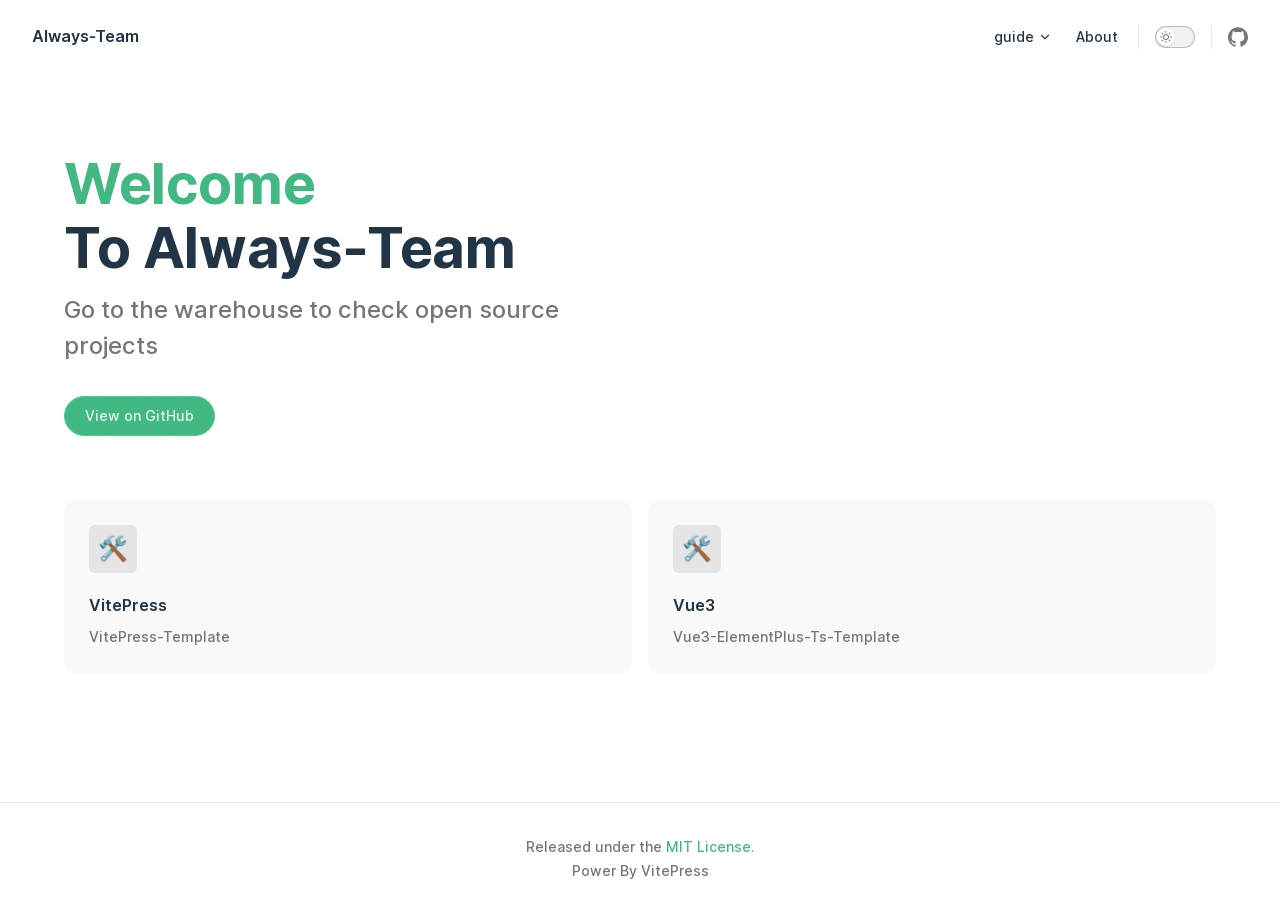
==== index.html @ 0ef99661 "Deploy to GitHub pages" ====
<!DOCTYPE html>
<html lang="zh-CN">
  <head>
    <meta charset="utf-8">
    <meta name="viewport" content="width=device-width,initial-scale=1">
    <title>Always-Team | Always-Team</title>
    <meta name="description" content="Always-Team">
    <link rel="stylesheet" href="/assets/style.f9ffe3f5.css">
    <link rel="modulepreload" href="/assets/app.fb1a2e01.js">
    <link rel="modulepreload" href="/assets/index.md.11f48f6c.lean.js">
    
    <link rel="" href="" crossorigin="">
  <script id="check-dark-light">(()=>{const e=localStorage.getItem("vitepress-theme-appearance"),a=window.matchMedia("(prefers-color-scheme: dark)").matches;(!e||e==="auto"?a:e==="dark")&&document.documentElement.classList.add("dark")})();</script>
  </head>
  <body>
    <div id="app"><div class="Layout" data-v-ca9ccb7e><!--[--><!--]--><!--[--><span tabindex="-1" data-v-151f2593></span><a href="#VPContent" class="VPSkipLink visually-hidden" data-v-151f2593> Skip to content </a><!--]--><!----><header class="VPNav no-sidebar" data-v-ca9ccb7e data-v-a71a30f1><div class="VPNavBar" data-v-a71a30f1 data-v-a35e6f52><div class="container" data-v-a35e6f52><div class="VPNavBarTitle" data-v-a35e6f52 data-v-d5925166><a class="title" href="/" data-v-d5925166><!--[--><!--]--><!----><!--[-->Always-Team<!--]--><!--[--><!--]--></a></div><div class="content" data-v-a35e6f52><!--[--><!--]--><!----><nav aria-labelledby="main-nav-aria-label" class="VPNavBarMenu menu" data-v-a35e6f52 data-v-f83db6ba><span id="main-nav-aria-label" class="visually-hidden" data-v-f83db6ba>Main Navigation</span><!--[--><!--[--><div class="VPFlyout VPNavBarMenuGroup" data-v-f83db6ba data-v-6ffb57d3><button type="button" class="button" aria-haspopup="true" aria-expanded="false" data-v-6ffb57d3><span class="text" data-v-6ffb57d3><!----> guide <svg xmlns="http://www.w3.org/2000/svg" aria-hidden="true" focusable="false" viewbox="0 0 24 24" class="text-icon" data-v-6ffb57d3><path d="M12,16c-0.3,0-0.5-0.1-0.7-0.3l-6-6c-0.4-0.4-0.4-1,0-1.4s1-0.4,1.4,0l5.3,5.3l5.3-5.3c0.4-0.4,1-0.4,1.4,0s0.4,1,0,1.4l-6,6C12.5,15.9,12.3,16,12,16z"></path></svg></span></button><div class="menu" data-v-6ffb57d3><div class="VPMenu" data-v-6ffb57d3 data-v-1c5d0cfc><div class="items" data-v-1c5d0cfc><!--[--><!--[--><div class="VPMenuLink" data-v-1c5d0cfc data-v-e8e0fb1d><a class="VPLink link" href="https://always-team.github.io/vue3-elementplus-ts-template/" target="_blank" rel="noreferrer" data-v-e8e0fb1d data-v-3c355974><!--[-->Vue3-ElementPlus-Ts-Template<!--]--><svg xmlns="http://www.w3.org/2000/svg" aria-hidden="true" focusable="false" height="24px" viewbox="0 0 24 24" width="24px" class="icon" data-v-3c355974><path d="M0 0h24v24H0V0z" fill="none"></path><path d="M9 5v2h6.59L4 18.59 5.41 20 17 8.41V15h2V5H9z"></path></svg></a></div><!--]--><!--[--><div class="VPMenuLink" data-v-1c5d0cfc data-v-e8e0fb1d><a class="VPLink link" href="https://always-team.github.io/vitepress-template/" target="_blank" rel="noreferrer" data-v-e8e0fb1d data-v-3c355974><!--[-->VitePress-Template<!--]--><svg xmlns="http://www.w3.org/2000/svg" aria-hidden="true" focusable="false" height="24px" viewbox="0 0 24 24" width="24px" class="icon" data-v-3c355974><path d="M0 0h24v24H0V0z" fill="none"></path><path d="M9 5v2h6.59L4 18.59 5.41 20 17 8.41V15h2V5H9z"></path></svg></a></div><!--]--><!--]--></div><!--[--><!--]--></div></div></div><!--]--><!--[--><a class="VPLink link VPNavBarMenuLink" href="/about.html" data-v-f83db6ba data-v-47a2263e data-v-3c355974><!--[-->About<!--]--><!----></a><!--]--><!--]--></nav><!----><div class="VPNavBarAppearance appearance" data-v-a35e6f52 data-v-a3e7452b><button class="VPSwitch VPSwitchAppearance" type="button" role="switch" aria-label="toggle dark mode" data-v-a3e7452b data-v-968780f1 data-v-086e8519><span class="check" data-v-086e8519><span class="icon" data-v-086e8519><!--[--><svg xmlns="http://www.w3.org/2000/svg" aria-hidden="true" focusable="false" viewbox="0 0 24 24" class="sun" data-v-968780f1><path d="M12,18c-3.3,0-6-2.7-6-6s2.7-6,6-6s6,2.7,6,6S15.3,18,12,18zM12,8c-2.2,0-4,1.8-4,4c0,2.2,1.8,4,4,4c2.2,0,4-1.8,4-4C16,9.8,14.2,8,12,8z"></path><path d="M12,4c-0.6,0-1-0.4-1-1V1c0-0.6,0.4-1,1-1s1,0.4,1,1v2C13,3.6,12.6,4,12,4z"></path><path d="M12,24c-0.6,0-1-0.4-1-1v-2c0-0.6,0.4-1,1-1s1,0.4,1,1v2C13,23.6,12.6,24,12,24z"></path><path d="M5.6,6.6c-0.3,0-0.5-0.1-0.7-0.3L3.5,4.9c-0.4-0.4-0.4-1,0-1.4s1-0.4,1.4,0l1.4,1.4c0.4,0.4,0.4,1,0,1.4C6.2,6.5,5.9,6.6,5.6,6.6z"></path><path d="M19.8,20.8c-0.3,0-0.5-0.1-0.7-0.3l-1.4-1.4c-0.4-0.4-0.4-1,0-1.4s1-0.4,1.4,0l1.4,1.4c0.4,0.4,0.4,1,0,1.4C20.3,20.7,20,20.8,19.8,20.8z"></path><path d="M3,13H1c-0.6,0-1-0.4-1-1s0.4-1,1-1h2c0.6,0,1,0.4,1,1S3.6,13,3,13z"></path><path d="M23,13h-2c-0.6,0-1-0.4-1-1s0.4-1,1-1h2c0.6,0,1,0.4,1,1S23.6,13,23,13z"></path><path d="M4.2,20.8c-0.3,0-0.5-0.1-0.7-0.3c-0.4-0.4-0.4-1,0-1.4l1.4-1.4c0.4-0.4,1-0.4,1.4,0s0.4,1,0,1.4l-1.4,1.4C4.7,20.7,4.5,20.8,4.2,20.8z"></path><path d="M18.4,6.6c-0.3,0-0.5-0.1-0.7-0.3c-0.4-0.4-0.4-1,0-1.4l1.4-1.4c0.4-0.4,1-0.4,1.4,0s0.4,1,0,1.4l-1.4,1.4C18.9,6.5,18.6,6.6,18.4,6.6z"></path></svg><svg xmlns="http://www.w3.org/2000/svg" aria-hidden="true" focusable="false" viewbox="0 0 24 24" class="moon" data-v-968780f1><path d="M12.1,22c-0.3,0-0.6,0-0.9,0c-5.5-0.5-9.5-5.4-9-10.9c0.4-4.8,4.2-8.6,9-9c0.4,0,0.8,0.2,1,0.5c0.2,0.3,0.2,0.8-0.1,1.1c-2,2.7-1.4,6.4,1.3,8.4c2.1,1.6,5,1.6,7.1,0c0.3-0.2,0.7-0.3,1.1-0.1c0.3,0.2,0.5,0.6,0.5,1c-0.2,2.7-1.5,5.1-3.6,6.8C16.6,21.2,14.4,22,12.1,22zM9.3,4.4c-2.9,1-5,3.6-5.2,6.8c-0.4,4.4,2.8,8.3,7.2,8.7c2.1,0.2,4.2-0.4,5.8-1.8c1.1-0.9,1.9-2.1,2.4-3.4c-2.5,0.9-5.3,0.5-7.5-1.1C9.2,11.4,8.1,7.7,9.3,4.4z"></path></svg><!--]--></span></span></button></div><div class="VPSocialLinks VPNavBarSocialLinks social-links" data-v-a35e6f52 data-v-738bef5a data-v-f6988cfb><!--[--><a class="VPSocialLink" href="https://github.com/Always-Team" target="_blank" rel="noopener" data-v-f6988cfb data-v-e57698f6><svg role="img" viewBox="0 0 24 24" xmlns="http://www.w3.org/2000/svg"><title>GitHub</title><path d="M12 .297c-6.63 0-12 5.373-12 12 0 5.303 3.438 9.8 8.205 11.385.6.113.82-.258.82-.577 0-.285-.01-1.04-.015-2.04-3.338.724-4.042-1.61-4.042-1.61C4.422 18.07 3.633 17.7 3.633 17.7c-1.087-.744.084-.729.084-.729 1.205.084 1.838 1.236 1.838 1.236 1.07 1.835 2.809 1.305 3.495.998.108-.776.417-1.305.76-1.605-2.665-.3-5.466-1.332-5.466-5.93 0-1.31.465-2.38 1.235-3.22-.135-.303-.54-1.523.105-3.176 0 0 1.005-.322 3.3 1.23.96-.267 1.98-.399 3-.405 1.02.006 2.04.138 3 .405 2.28-1.552 3.285-1.23 3.285-1.23.645 1.653.24 2.873.12 3.176.765.84 1.23 1.91 1.23 3.22 0 4.61-2.805 5.625-5.475 5.92.42.36.81 1.096.81 2.22 0 1.606-.015 2.896-.015 3.286 0 .315.21.69.825.57C20.565 22.092 24 17.592 24 12.297c0-6.627-5.373-12-12-12"/></svg></a><!--]--></div><div class="VPFlyout VPNavBarExtra extra" data-v-a35e6f52 data-v-e89b88d7 data-v-6ffb57d3><button type="button" class="button" aria-haspopup="true" aria-expanded="false" aria-label="extra navigation" data-v-6ffb57d3><svg xmlns="http://www.w3.org/2000/svg" aria-hidden="true" focusable="false" viewbox="0 0 24 24" class="icon" data-v-6ffb57d3><circle cx="12" cy="12" r="2"></circle><circle cx="19" cy="12" r="2"></circle><circle cx="5" cy="12" r="2"></circle></svg></button><div class="menu" data-v-6ffb57d3><div class="VPMenu" data-v-6ffb57d3 data-v-1c5d0cfc><!----><!--[--><!--[--><!----><div class="group" data-v-e89b88d7><div class="item appearance" data-v-e89b88d7><p class="label" data-v-e89b88d7>Appearance</p><div class="appearance-action" data-v-e89b88d7><button class="VPSwitch VPSwitchAppearance" type="button" role="switch" aria-label="toggle dark mode" data-v-e89b88d7 data-v-968780f1 data-v-086e8519><span class="check" data-v-086e8519><span class="icon" data-v-086e8519><!--[--><svg xmlns="http://www.w3.org/2000/svg" aria-hidden="true" focusable="false" viewbox="0 0 24 24" class="sun" data-v-968780f1><path d="M12,18c-3.3,0-6-2.7-6-6s2.7-6,6-6s6,2.7,6,6S15.3,18,12,18zM12,8c-2.2,0-4,1.8-4,4c0,2.2,1.8,4,4,4c2.2,0,4-1.8,4-4C16,9.8,14.2,8,12,8z"></path><path d="M12,4c-0.6,0-1-0.4-1-1V1c0-0.6,0.4-1,1-1s1,0.4,1,1v2C13,3.6,12.6,4,12,4z"></path><path d="M12,24c-0.6,0-1-0.4-1-1v-2c0-0.6,0.4-1,1-1s1,0.4,1,1v2C13,23.6,12.6,24,12,24z"></path><path d="M5.6,6.6c-0.3,0-0.5-0.1-0.7-0.3L3.5,4.9c-0.4-0.4-0.4-1,0-1.4s1-0.4,1.4,0l1.4,1.4c0.4,0.4,0.4,1,0,1.4C6.2,6.5,5.9,6.6,5.6,6.6z"></path><path d="M19.8,20.8c-0.3,0-0.5-0.1-0.7-0.3l-1.4-1.4c-0.4-0.4-0.4-1,0-1.4s1-0.4,1.4,0l1.4,1.4c0.4,0.4,0.4,1,0,1.4C20.3,20.7,20,20.8,19.8,20.8z"></path><path d="M3,13H1c-0.6,0-1-0.4-1-1s0.4-1,1-1h2c0.6,0,1,0.4,1,1S3.6,13,3,13z"></path><path d="M23,13h-2c-0.6,0-1-0.4-1-1s0.4-1,1-1h2c0.6,0,1,0.4,1,1S23.6,13,23,13z"></path><path d="M4.2,20.8c-0.3,0-0.5-0.1-0.7-0.3c-0.4-0.4-0.4-1,0-1.4l1.4-1.4c0.4-0.4,1-0.4,1.4,0s0.4,1,0,1.4l-1.4,1.4C4.7,20.7,4.5,20.8,4.2,20.8z"></path><path d="M18.4,6.6c-0.3,0-0.5-0.1-0.7-0.3c-0.4-0.4-0.4-1,0-1.4l1.4-1.4c0.4-0.4,1-0.4,1.4,0s0.4,1,0,1.4l-1.4,1.4C18.9,6.5,18.6,6.6,18.4,6.6z"></path></svg><svg xmlns="http://www.w3.org/2000/svg" aria-hidden="true" focusable="false" viewbox="0 0 24 24" class="moon" data-v-968780f1><path d="M12.1,22c-0.3,0-0.6,0-0.9,0c-5.5-0.5-9.5-5.4-9-10.9c0.4-4.8,4.2-8.6,9-9c0.4,0,0.8,0.2,1,0.5c0.2,0.3,0.2,0.8-0.1,1.1c-2,2.7-1.4,6.4,1.3,8.4c2.1,1.6,5,1.6,7.1,0c0.3-0.2,0.7-0.3,1.1-0.1c0.3,0.2,0.5,0.6,0.5,1c-0.2,2.7-1.5,5.1-3.6,6.8C16.6,21.2,14.4,22,12.1,22zM9.3,4.4c-2.9,1-5,3.6-5.2,6.8c-0.4,4.4,2.8,8.3,7.2,8.7c2.1,0.2,4.2-0.4,5.8-1.8c1.1-0.9,1.9-2.1,2.4-3.4c-2.5,0.9-5.3,0.5-7.5-1.1C9.2,11.4,8.1,7.7,9.3,4.4z"></path></svg><!--]--></span></span></button></div></div></div><div class="group" data-v-e89b88d7><div class="item social-links" data-v-e89b88d7><div class="VPSocialLinks social-links-list" data-v-e89b88d7 data-v-f6988cfb><!--[--><a class="VPSocialLink" href="https://github.com/Always-Team" target="_blank" rel="noopener" data-v-f6988cfb data-v-e57698f6><svg role="img" viewBox="0 0 24 24" xmlns="http://www.w3.org/2000/svg"><title>GitHub</title><path d="M12 .297c-6.63 0-12 5.373-12 12 0 5.303 3.438 9.8 8.205 11.385.6.113.82-.258.82-.577 0-.285-.01-1.04-.015-2.04-3.338.724-4.042-1.61-4.042-1.61C4.422 18.07 3.633 17.7 3.633 17.7c-1.087-.744.084-.729.084-.729 1.205.084 1.838 1.236 1.838 1.236 1.07 1.835 2.809 1.305 3.495.998.108-.776.417-1.305.76-1.605-2.665-.3-5.466-1.332-5.466-5.93 0-1.31.465-2.38 1.235-3.22-.135-.303-.54-1.523.105-3.176 0 0 1.005-.322 3.3 1.23.96-.267 1.98-.399 3-.405 1.02.006 2.04.138 3 .405 2.28-1.552 3.285-1.23 3.285-1.23.645 1.653.24 2.873.12 3.176.765.84 1.23 1.91 1.23 3.22 0 4.61-2.805 5.625-5.475 5.92.42.36.81 1.096.81 2.22 0 1.606-.015 2.896-.015 3.286 0 .315.21.69.825.57C20.565 22.092 24 17.592 24 12.297c0-6.627-5.373-12-12-12"/></svg></a><!--]--></div></div></div><!--]--><!--]--></div></div></div><!--[--><!--]--><button type="button" class="VPNavBarHamburger hamburger" aria-label="mobile navigation" aria-expanded="false" aria-controls="VPNavScreen" data-v-a35e6f52 data-v-e5dd9c1c><span class="container" data-v-e5dd9c1c><span class="top" data-v-e5dd9c1c></span><span class="middle" data-v-e5dd9c1c></span><span class="bottom" data-v-e5dd9c1c></span></span></button></div></div></div><!----></header><!----><!----><div class="VPContent is-home" id="VPContent" data-v-ca9ccb7e data-v-c95df128><div class="VPHome" data-v-c95df128 data-v-1db23833><!--[--><!--]--><div class="VPHero VPHomeHero" data-v-1db23833 data-v-923ba72e><div class="container" data-v-923ba72e><div class="main" data-v-923ba72e><h1 class="name" data-v-923ba72e><span class="clip" data-v-923ba72e>Welcome</span></h1><p class="text" data-v-923ba72e>To Always-Team</p><p class="tagline" data-v-923ba72e>Go to the warehouse to check open source projects</p><div class="actions" data-v-923ba72e><!--[--><div class="action" data-v-923ba72e><a class="VPButton medium brand" href="https://github.com/Always-Team" target="_blank" rel="noreferrer" data-v-923ba72e data-v-53dbb8eb>View on GitHub</a></div><!--]--></div></div><!----></div></div><!--[--><!--]--><!--[--><!--]--><div class="VPFeatures VPHomeFeatures" data-v-1db23833 data-v-6a6451ec><div class="container" data-v-6a6451ec><div class="items" data-v-6a6451ec><!--[--><div class="grid-2 item" data-v-6a6451ec><article class="VPFeature" data-v-6a6451ec data-v-d99b2f77><div class="icon" data-v-d99b2f77>🛠️</div><h2 class="title" data-v-d99b2f77>VitePress</h2><p class="details" data-v-d99b2f77>VitePress-Template</p></article></div><div class="grid-2 item" data-v-6a6451ec><article class="VPFeature" data-v-6a6451ec data-v-d99b2f77><div class="icon" data-v-d99b2f77>🛠️</div><h2 class="title" data-v-d99b2f77>Vue3</h2><p class="details" data-v-d99b2f77>Vue3-ElementPlus-Ts-Template</p></article></div><!--]--></div></div></div><!--[--><!--]--><div style="position:relative;" data-v-1db23833><div></div></div></div></div><footer class="VPFooter" data-v-ca9ccb7e data-v-9f24cc86><div class="container" data-v-9f24cc86><p class="message" data-v-9f24cc86>Released under the <a href='https://opensource.org/licenses/MIT' target='_blank' style='color: #42b883'>MIT License.</a></p><p class="copyright" data-v-9f24cc86>Power By VitePress</p></div></footer><!--[--><!--]--></div></div>
    <script>__VP_HASH_MAP__ = JSON.parse("{\"about.md\":\"5e701c3d\",\"index.md\":\"11f48f6c\"}")</script>
    <script type="module" async src="/assets/app.fb1a2e01.js"></script>
    
  </body>
</html>
---- assets/style.f9ffe3f5.css ----
@font-face{font-family:Inter var;font-weight:100 900;font-display:swap;font-style:normal;font-named-instance:"Regular";src:url(/assets/inter-roman-cyrillic.5f2c6c8c.woff2) format("woff2");unicode-range:U+0301,U+0400-045F,U+0490-0491,U+04B0-04B1,U+2116}@font-face{font-family:Inter var;font-weight:100 900;font-display:swap;font-style:normal;font-named-instance:"Regular";src:url(/assets/inter-roman-cyrillic-ext.e75737ce.woff2) format("woff2");unicode-range:U+0460-052F,U+1C80-1C88,U+20B4,U+2DE0-2DFF,U+A640-A69F,U+FE2E-FE2F}@font-face{font-family:Inter var;font-weight:100 900;font-display:swap;font-style:normal;font-named-instance:"Regular";src:url(/assets/inter-roman-greek.d5a6d92a.woff2) format("woff2");unicode-range:U+0370-03FF}@font-face{font-family:Inter var;font-weight:100 900;font-display:swap;font-style:normal;font-named-instance:"Regular";src:url(/assets/inter-roman-greek-ext.ab0619bc.woff2) format("woff2");unicode-range:U+1F00-1FFF}@font-face{font-family:Inter var;font-weight:100 900;font-display:swap;font-style:normal;font-named-instance:"Regular";src:url(/assets/inter-roman-latin.2ed14f66.woff2) format("woff2");unicode-range:U+0000-00FF,U+0131,U+0152-0153,U+02BB-02BC,U+02C6,U+02DA,U+02DC,U+2000-206F,U+2074,U+20AC,U+2122,U+2191,U+2193,U+2212,U+2215,U+FEFF,U+FFFD}@font-face{font-family:Inter var;font-weight:100 900;font-display:swap;font-style:normal;font-named-instance:"Regular";src:url(/assets/inter-roman-latin-ext.0030eebd.woff2) format("woff2");unicode-range:U+0100-024F,U+0259,U+1E00-1EFF,U+2020,U+20A0-20AB,U+20AD-20CF,U+2113,U+2C60-2C7F,U+A720-A7FF}@font-face{font-family:Inter var;font-weight:100 900;font-display:swap;font-style:normal;font-named-instance:"Regular";src:url(/assets/inter-roman-vietnamese.14ce25a6.woff2) format("woff2");unicode-range:U+0102-0103,U+0110-0111,U+0128-0129,U+0168-0169,U+01A0-01A1,U+01AF-01B0,U+1EA0-1EF9,U+20AB}@font-face{font-family:Inter var;font-weight:100 900;font-display:swap;font-style:italic;font-named-instance:"Italic";src:url(/assets/inter-italic-cyrillic.ea42a392.woff2) format("woff2");unicode-range:U+0301,U+0400-045F,U+0490-0491,U+04B0-04B1,U+2116}@font-face{font-family:Inter var;font-weight:100 900;font-display:swap;font-style:italic;font-named-instance:"Italic";src:url(/assets/inter-italic-cyrillic-ext.33bd5a8e.woff2) format("woff2");unicode-range:U+0460-052F,U+1C80-1C88,U+20B4,U+2DE0-2DFF,U+A640-A69F,U+FE2E-FE2F}@font-face{font-family:Inter var;font-weight:100 900;font-display:swap;font-style:italic;font-named-instance:"Italic";src:url(/assets/inter-italic-greek.8f4463c4.woff2) format("woff2");unicode-range:U+0370-03FF}@font-face{font-family:Inter var;font-weight:100 900;font-display:swap;font-style:italic;font-named-instance:"Italic";src:url(/assets/inter-italic-greek-ext.4fbe9427.woff2) format("woff2");unicode-range:U+1F00-1FFF}@font-face{font-family:Inter var;font-weight:100 900;font-display:swap;font-style:italic;font-named-instance:"Italic";src:url(/assets/inter-italic-latin.bd3b6f56.woff2) format("woff2");unicode-range:U+0000-00FF,U+0131,U+0152-0153,U+02BB-02BC,U+02C6,U+02DA,U+02DC,U+2000-206F,U+2074,U+20AC,U+2122,U+2191,U+2193,U+2212,U+2215,U+FEFF,U+FFFD}@font-face{font-family:Inter var;font-weight:100 900;font-display:swap;font-style:italic;font-named-instance:"Italic";src:url(/assets/inter-italic-latin-ext.bd8920cc.woff2) format("woff2");unicode-range:U+0100-024F,U+0259,U+1E00-1EFF,U+2020,U+20A0-20AB,U+20AD-20CF,U+2113,U+2C60-2C7F,U+A720-A7FF}@font-face{font-family:Inter var;font-weight:100 900;font-display:swap;font-style:italic;font-named-instance:"Italic";src:url(/assets/inter-italic-vietnamese.6ce511fb.woff2) format("woff2");unicode-range:U+0102-0103,U+0110-0111,U+0128-0129,U+0168-0169,U+01A0-01A1,U+01AF-01B0,U+1EA0-1EF9,U+20AB}@font-face{font-family:Inter var experimental;font-weight:100 900;font-display:swap;font-style:oblique 0deg 10deg;src:url(/assets/inter-cyrillic.f8750142.woff2) format("woff2");unicode-range:U+0301,U+0400-045F,U+0490-0491,U+04B0-04B1,U+2116}@font-face{font-family:Inter var experimental;font-weight:100 900;font-display:swap;font-style:oblique 0deg 10deg;src:url(/assets/inter-cyrillic-ext.0877b0d9.woff2) format("woff2");unicode-range:U+0460-052F,U+1C80-1C88,U+20B4,U+2DE0-2DFF,U+A640-A69F,U+FE2E-FE2F}@font-face{font-family:Inter var experimental;font-weight:100 900;font-display:swap;font-style:oblique 0deg 10deg;src:url(/assets/inter-greek.117e1956.woff2) format("woff2");unicode-range:U+0370-03FF}@font-face{font-family:Inter var experimental;font-weight:100 900;font-display:swap;font-style:oblique 0deg 10deg;src:url(/assets/inter-greek-ext.3e6f6728.woff2) format("woff2");unicode-range:U+1F00-1FFF}@font-face{font-family:Inter var experimental;font-weight:100 900;font-display:swap;font-style:oblique 0deg 10deg;src:url(/assets/inter-latin.4fe6132f.woff2) format("woff2");unicode-range:U+0000-00FF,U+0131,U+0152-0153,U+02BB-02BC,U+02C6,U+02DA,U+02DC,U+2000-206F,U+2074,U+20AC,U+2122,U+2191,U+2193,U+2212,U+2215,U+FEFF,U+FFFD}@font-face{font-family:Inter var experimental;font-weight:100 900;font-display:swap;font-style:oblique 0deg 10deg;src:url(/assets/inter-latin-ext.7cc429bc.woff2) format("woff2");unicode-range:U+0100-024F,U+0259,U+1E00-1EFF,U+2020,U+20A0-20AB,U+20AD-20CF,U+2113,U+2C60-2C7F,U+A720-A7FF}@font-face{font-family:Inter var experimental;font-weight:100 900;font-display:swap;font-style:oblique 0deg 10deg;src:url(/assets/inter-vietnamese.2c644a25.woff2) format("woff2");unicode-range:U+0102-0103,U+0110-0111,U+0128-0129,U+0168-0169,U+01A0-01A1,U+01AF-01B0,U+1EA0-1EF9,U+20AB}:root{--vp-c-white: #ffffff;--vp-c-white-soft: #f9f9f9;--vp-c-white-mute: #f1f1f1;--vp-c-black: #1a1a1a;--vp-c-black-pure: #000000;--vp-c-black-soft: #242424;--vp-c-black-mute: #2f2f2f;--vp-c-gray: #8e8e8e;--vp-c-gray-light-1: #aeaeae;--vp-c-gray-light-2: #c7c7c7;--vp-c-gray-light-3: #d1d1d1;--vp-c-gray-light-4: #e5e5e5;--vp-c-gray-light-5: #f2f2f2;--vp-c-gray-dark-1: #636363;--vp-c-gray-dark-2: #484848;--vp-c-gray-dark-3: #3a3a3a;--vp-c-gray-dark-4: #282828;--vp-c-gray-dark-5: #202020;--vp-c-divider-light-1: rgba(60, 60, 60, .29);--vp-c-divider-light-2: rgba(60, 60, 60, .12);--vp-c-divider-dark-1: rgba(84, 84, 84, .65);--vp-c-divider-dark-2: rgba(84, 84, 84, .48);--vp-c-text-light-1: var(--vp-c-indigo);--vp-c-text-light-2: rgba(60, 60, 60, .7);--vp-c-text-light-3: rgba(60, 60, 60, .33);--vp-c-text-light-4: rgba(60, 60, 60, .18);--vp-c-text-dark-1: rgba(255, 255, 255, .87);--vp-c-text-dark-2: rgba(235, 235, 235, .6);--vp-c-text-dark-3: rgba(235, 235, 235, .38);--vp-c-text-dark-4: rgba(235, 235, 235, .18);--vp-c-indigo: #213547;--vp-c-indigo-soft: #476582;--vp-c-indigo-light: #aac8e4;--vp-c-indigo-lighter: #c9def1;--vp-c-indigo-dark: #1d2f3f;--vp-c-indigo-darker: #14212e;--vp-c-green: #42b883;--vp-c-green-light: #42d392;--vp-c-green-lighter: #35eb9a;--vp-c-green-dark: #33a06f;--vp-c-green-darker: #155f3e;--vp-c-green-dimm-1: rgba(66, 184, 131, .5);--vp-c-green-dimm-2: rgba(66, 184, 131, .25);--vp-c-green-dimm-3: rgba(66, 184, 131, .05);--vp-c-yellow: #ffc517;--vp-c-yellow-light: #fcd253;--vp-c-yellow-lighter: #fcfc7c;--vp-c-yellow-dark: #e0ad15;--vp-c-yellow-darker: #ad850e;--vp-c-yellow-dimm-1: rgba(255, 197, 23, .5);--vp-c-yellow-dimm-2: rgba(255, 197, 23, .25);--vp-c-yellow-dimm-3: rgba(255, 197, 23, .05);--vp-c-red: #ed3c50;--vp-c-red-light: #f54e82;--vp-c-red-lighter: #fd1d7c;--vp-c-red-dark: #cd2d3f;--vp-c-red-darker: #ab2131;--vp-c-red-dimm-1: rgba(237, 60, 80, .5);--vp-c-red-dimm-2: rgba(237, 60, 80, .25);--vp-c-red-dimm-3: rgba(237, 60, 80, .05)}:root{--vp-c-bg: var(--vp-c-white);--vp-c-bg-soft: var(--vp-c-white-soft);--vp-c-bg-mute: var(--vp-c-white-mute);--vp-c-bg-alt: var(--vp-c-white-soft);--vp-c-divider: var(--vp-c-divider-light-1);--vp-c-divider-light: var(--vp-c-divider-light-2);--vp-c-divider-inverse: var(--vp-c-divider-dark-1);--vp-c-divider-inverse-light: var(--vp-c-divider-dark-2);--vp-c-text-1: var(--vp-c-text-light-1);--vp-c-text-2: var(--vp-c-text-light-2);--vp-c-text-3: var(--vp-c-text-light-3);--vp-c-text-4: var(--vp-c-text-light-4);--vp-c-text-inverse-1: var(--vp-c-text-dark-1);--vp-c-text-inverse-2: var(--vp-c-text-dark-2);--vp-c-text-inverse-3: var(--vp-c-text-dark-3);--vp-c-text-inverse-4: var(--vp-c-text-dark-4);--vp-c-text-code: var(--vp-c-indigo-soft);--vp-c-brand: var(--vp-c-green);--vp-c-brand-light: var(--vp-c-green-light);--vp-c-brand-lighter: var(--vp-c-green-lighter);--vp-c-brand-dark: var(--vp-c-green-dark);--vp-c-brand-darker: var(--vp-c-green-darker);--vp-c-sponsor: #fd1d7c}.dark{--vp-c-bg: var(--vp-c-black-soft);--vp-c-bg-soft: var(--vp-c-black-mute);--vp-c-bg-mute: var(--vp-c-gray-dark-3);--vp-c-bg-alt: var(--vp-c-black);--vp-c-divider: var(--vp-c-divider-dark-1);--vp-c-divider-light: var(--vp-c-divider-dark-2);--vp-c-divider-inverse: var(--vp-c-divider-light-1);--vp-c-divider-inverse-light: var(--vp-c-divider-light-2);--vp-c-text-1: var(--vp-c-text-dark-1);--vp-c-text-2: var(--vp-c-text-dark-2);--vp-c-text-3: var(--vp-c-text-dark-3);--vp-c-text-4: var(--vp-c-text-dark-4);--vp-c-text-inverse-1: var(--vp-c-text-light-1);--vp-c-text-inverse-2: var(--vp-c-text-light-2);--vp-c-text-inverse-3: var(--vp-c-text-light-3);--vp-c-text-inverse-4: var(--vp-c-text-light-4);--vp-c-text-code: var(--vp-c-indigo-lighter)}:root{--vp-font-family-base: "Inter var experimental", "Inter var", -apple-system, BlinkMacSystemFont, "Segoe UI", Roboto, Oxygen, Ubuntu, Cantarell, "Fira Sans", "Droid Sans", "Helvetica Neue", sans-serif;--vp-font-family-mono: Menlo, Monaco, Consolas, "Courier New", monospace}:root{--vp-shadow-1: 0 1px 2px rgba(0, 0, 0, .04), 0 1px 2px rgba(0, 0, 0, .06);--vp-shadow-2: 0 3px 12px rgba(0, 0, 0, .07), 0 1px 4px rgba(0, 0, 0, .07);--vp-shadow-3: 0 12px 32px rgba(0, 0, 0, .1), 0 2px 6px rgba(0, 0, 0, .08);--vp-shadow-4: 0 14px 44px rgba(0, 0, 0, .12), 0 3px 9px rgba(0, 0, 0, .12);--vp-shadow-5: 0 18px 56px rgba(0, 0, 0, .16), 0 4px 12px rgba(0, 0, 0, .16)}:root{--vp-z-index-local-nav: 10;--vp-z-index-nav: 20;--vp-z-index-backdrop: 30;--vp-z-index-sidebar: 40;--vp-z-index-footer: 50}:root{--vp-icon-copy: url("data:image/svg+xml,%3Csvg xmlns='http://www.w3.org/2000/svg' fill='none' height='20' width='20' stroke='rgba(128,128,128,1)' stroke-width='2' viewBox='0 0 24 24'%3E%3Cpath stroke-linecap='round' stroke-linejoin='round' d='M9 5H7a2 2 0 0 0-2 2v12a2 2 0 0 0 2 2h10a2 2 0 0 0 2-2V7a2 2 0 0 0-2-2h-2M9 5a2 2 0 0 0 2 2h2a2 2 0 0 0 2-2M9 5a2 2 0 0 1 2-2h2a2 2 0 0 1 2 2'/%3E%3C/svg%3E");--vp-icon-copied: url("data:image/svg+xml,%3Csvg xmlns='http://www.w3.org/2000/svg' fill='none' height='20' width='20' stroke='rgba(128,128,128,1)' stroke-width='2' viewBox='0 0 24 24'%3E%3Cpath stroke-linecap='round' stroke-linejoin='round' d='M9 5H7a2 2 0 0 0-2 2v12a2 2 0 0 0 2 2h10a2 2 0 0 0 2-2V7a2 2 0 0 0-2-2h-2M9 5a2 2 0 0 0 2 2h2a2 2 0 0 0 2-2M9 5a2 2 0 0 1 2-2h2a2 2 0 0 1 2 2m-6 9 2 2 4-4'/%3E%3C/svg%3E")}:root{--vp-layout-max-width: 1440px}:root{--vp-code-line-height: 1.7;--vp-code-font-size: .875em;--vp-code-block-color: var(--vp-c-text-dark-1);--vp-code-block-bg: #292d3e;--vp-code-line-highlight-color: rgba(0, 0, 0, .5);--vp-code-line-number-color: var(--vp-c-text-dark-3);--vp-code-copy-code-hover-bg: rgba(255, 255, 255, .05);--vp-code-copy-code-active-text: var(--vp-c-text-dark-2)}.dark{--vp-code-block-bg: var(--vp-c-bg-alt)}:root{--vp-button-brand-border: var(--vp-c-brand-light);--vp-button-brand-text: var(--vp-c-text-dark-1);--vp-button-brand-bg: var(--vp-c-brand);--vp-button-brand-hover-border: var(--vp-c-brand-light);--vp-button-brand-hover-text: var(--vp-c-text-dark-1);--vp-button-brand-hover-bg: var(--vp-c-brand-light);--vp-button-brand-active-border: var(--vp-c-brand-light);--vp-button-brand-active-text: var(--vp-c-text-dark-1);--vp-button-brand-active-bg: var(--vp-button-brand-bg);--vp-button-alt-border: var(--vp-c-gray-light-3);--vp-button-alt-text: var(--vp-c-text-light-1);--vp-button-alt-bg: var(--vp-c-gray-light-5);--vp-button-alt-hover-border: var(--vp-c-gray-light-3);--vp-button-alt-hover-text: var(--vp-c-text-light-1);--vp-button-alt-hover-bg: var(--vp-c-gray-light-4);--vp-button-alt-active-border: var(--vp-c-gray-light-3);--vp-button-alt-active-text: var(--vp-c-text-light-1);--vp-button-alt-active-bg: var(--vp-c-gray-light-3);--vp-button-sponsor-border: var(--vp-c-gray-light-3);--vp-button-sponsor-text: var(--vp-c-text-light-2);--vp-button-sponsor-bg: transparent;--vp-button-sponsor-hover-border: var(--vp-c-sponsor);--vp-button-sponsor-hover-text: var(--vp-c-sponsor);--vp-button-sponsor-hover-bg: transparent;--vp-button-sponsor-active-border: var(--vp-c-sponsor);--vp-button-sponsor-active-text: var(--vp-c-sponsor);--vp-button-sponsor-active-bg: transparent}.dark{--vp-button-brand-border: var(--vp-c-brand-light);--vp-button-brand-text: var(--vp-c-text-dark-1);--vp-button-brand-bg: var(--vp-c-brand-dark);--vp-button-brand-hover-border: var(--vp-c-brand-lighter);--vp-button-brand-hover-text: var(--vp-c-text-dark-1);--vp-button-brand-hover-bg: var(--vp-c-brand);--vp-button-brand-active-border: var(--vp-c-brand-lighter);--vp-button-brand-active-text: var(--vp-c-text-dark-1);--vp-button-brand-active-bg: var(--vp-button-brand-bg);--vp-button-alt-border: var(--vp-c-gray-dark-2);--vp-button-alt-text: var(--vp-c-text-dark-1);--vp-button-alt-bg: var(--vp-c-bg-mute);--vp-button-alt-hover-border: var(--vp-c-gray-dark-2);--vp-button-alt-hover-text: var(--vp-c-text-dark-1);--vp-button-alt-hover-bg: var(--vp-c-gray-dark-2);--vp-button-alt-active-border: var(--vp-c-gray-dark-2);--vp-button-alt-active-text: var(--vp-c-text-dark-1);--vp-button-alt-active-bg: var(--vp-button-alt-bg);--vp-button-sponsor-border: var(--vp-c-gray-dark-1);--vp-button-sponsor-text: var(--vp-c-text-dark-2)}:root{--vp-custom-block-code-font-size: 13px;--vp-custom-block-info-border: var(--vp-c-divider-light);--vp-custom-block-info-text: var(--vp-c-text-2);--vp-custom-block-info-bg: var(--vp-c-white-soft);--vp-custom-block-info-code-bg: var(--vp-c-gray-light-4);--vp-custom-block-tip-border: var(--vp-c-green-dimm-1);--vp-custom-block-tip-text: var(--vp-c-green-darker);--vp-custom-block-tip-bg: var(--vp-c-green-dimm-3);--vp-custom-block-tip-code-bg: var(--vp-custom-block-tip-bg);--vp-custom-block-warning-border: var(--vp-c-yellow-dimm-1);--vp-custom-block-warning-text: var(--vp-c-yellow-darker);--vp-custom-block-warning-bg: var(--vp-c-yellow-dimm-3);--vp-custom-block-warning-code-bg: var(--vp-custom-block-warning-bg);--vp-custom-block-danger-border: var(--vp-c-red-dimm-1);--vp-custom-block-danger-text: var(--vp-c-red-darker);--vp-custom-block-danger-bg: var(--vp-c-red-dimm-3);--vp-custom-block-danger-code-bg: var(--vp-custom-block-danger-bg);--vp-custom-block-details-border: var(--vp-custom-block-info-border);--vp-custom-block-details-text: var(--vp-custom-block-info-text);--vp-custom-block-details-bg: var(--vp-custom-block-info-bg);--vp-custom-block-details-code-bg: var(--vp-custom-block-details-bg)}.dark{--vp-custom-block-info-border: var(--vp-c-divider-light);--vp-custom-block-info-bg: var(--vp-c-black-mute);--vp-custom-block-info-code-bg: var(--vp-c-gray-dark-4);--vp-custom-block-tip-border: var(--vp-c-green-dimm-2);--vp-custom-block-tip-text: var(--vp-c-green-light);--vp-custom-block-warning-border: var(--vp-c-yellow-dimm-2);--vp-custom-block-warning-text: var(--vp-c-yellow-light);--vp-custom-block-danger-border: var(--vp-c-red-dimm-2);--vp-custom-block-danger-text: var(--vp-c-red-light)}:root{--vp-nav-height: var(--vp-nav-height-mobile);--vp-nav-height-mobile: 56px;--vp-nav-height-desktop: 72px}@media (min-width: 960px){:root{--vp-nav-height: var(--vp-nav-height-desktop)}}:root{--vp-sidebar-width: 272px}:root{--vp-home-hero-name-color: var(--vp-c-brand);--vp-home-hero-name-background: transparent;--vp-home-hero-image-background-image: none;--vp-home-hero-image-filter: none}*,:before,:after{box-sizing:border-box}html{line-height:1.4;font-size:16px;-webkit-text-size-adjust:100%}html.dark{color-scheme:dark}body{margin:0;width:100%;min-width:320px;min-height:100vh;line-height:24px;font-family:var(--vp-font-family-base);font-size:16px;font-weight:400;color:var(--vp-c-text-1);background-color:var(--vp-c-bg);direction:ltr;font-synthesis:none;text-rendering:optimizeLegibility;-webkit-font-smoothing:antialiased;-moz-osx-font-smoothing:grayscale}main{display:block}h1,h2,h3,h4,h5,h6{margin:0;line-height:24px;font-size:16px;font-weight:400}p{margin:0}strong,b{font-weight:600}a,area,button,[role=button],input,label,select,summary,textarea{touch-action:manipulation}a{color:inherit;text-decoration:inherit}ol,ul{list-style:none;margin:0;padding:0}blockquote{margin:0}pre,code,kbd,samp{font-family:var(--vp-font-family-mono)}img,svg,video,canvas,audio,iframe,embed,object{display:block;vertical-align:middle}figure{margin:0}img,video{max-width:100%;height:auto}button,input,optgroup,select,textarea{border:0;padding:0;line-height:inherit;color:inherit}button{padding:0;font-family:inherit;background-color:transparent;background-image:none}button,[role=button]{cursor:pointer}button:focus,button:focus-visible{outline:1px dotted;outline:4px auto -webkit-focus-ring-color}button:focus:not(:focus-visible){outline:none!important}input:focus,textarea:focus,select:focus{outline:none}table{border-collapse:collapse}input{background-color:transparent}input:-ms-input-placeholder,textarea:-ms-input-placeholder{color:var(--vp-c-text-3)}input::-ms-input-placeholder,textarea::-ms-input-placeholder{color:var(--vp-c-text-3)}input::placeholder,textarea::placeholder{color:var(--vp-c-text-3)}input::-webkit-outer-spin-button,input::-webkit-inner-spin-button{-webkit-appearance:none;margin:0}input[type=number]{-moz-appearance:textfield}textarea{resize:vertical}select{-webkit-appearance:none}fieldset{margin:0;padding:0}.visually-hidden{position:absolute;width:1px;height:1px;white-space:nowrap;clip:rect(0 0 0 0);clip-path:inset(50%);overflow:hidden}.custom-block{border:1px solid transparent;border-radius:8px;padding:16px 16px 8px;line-height:24px;font-size:14px;color:var(--vp-c-text-2)}.custom-block.info{border-color:var(--vp-custom-block-info-border);color:var(--vp-custom-block-info-text);background-color:var(--vp-custom-block-info-bg)}.custom-block.info code{background-color:var(--vp-custom-block-info-code-bg)}.custom-block.tip{border-color:var(--vp-custom-block-tip-border);color:var(--vp-custom-block-tip-text);background-color:var(--vp-custom-block-tip-bg)}.custom-block.tip code{background-color:var(--vp-custom-block-tip-code-bg)}.custom-block.warning{border-color:var(--vp-custom-block-warning-border);color:var(--vp-custom-block-warning-text);background-color:var(--vp-custom-block-warning-bg)}.custom-block.warning code{background-color:var(--vp-custom-block-warning-code-bg)}.custom-block.danger{border-color:var(--vp-custom-block-danger-border);color:var(--vp-custom-block-danger-text);background-color:var(--vp-custom-block-danger-bg)}.custom-block.danger code{background-color:var(--vp-custom-block-danger-code-bg)}.custom-block.details{border-color:var(--vp-custom-block-details-border);color:var(--vp-custom-block-details-text);background-color:var(--vp-custom-block-details-bg)}.custom-block.details code{background-color:var(--vp-custom-block-details-code-bg)}.custom-block-title{font-weight:700}.custom-block p+p{margin:8px 0}.custom-block.details summary{margin:0 0 8px;font-weight:700}.custom-block.details summary+p{margin:8px 0}.custom-block a{color:inherit;font-weight:600;text-decoration:underline;transition:opacity .25s}.custom-block a:hover{opacity:.6}.custom-block code{font-size:var(--vp-custom-block-code-font-size)}.dark .vp-code-light{display:none}html:not(.dark) .vp-code-dark{display:none}.vp-doc h1,.vp-doc h2,.vp-doc h3,.vp-doc h4,.vp-doc h5,.vp-doc h6{position:relative;font-weight:600;outline:none}.vp-doc h1{letter-spacing:-.02em;line-height:40px;font-size:28px}.vp-doc h2{margin:48px 0 16px;border-top:1px solid var(--vp-c-divider-light);padding-top:24px;letter-spacing:-.02em;line-height:32px;font-size:24px}.vp-doc h3{margin:32px 0 0;letter-spacing:-.01em;line-height:28px;font-size:20px}.vp-doc .header-anchor{float:left;margin-left:-.87em;padding-right:.23em;font-weight:500;opacity:0;transition:color .25s,opacity .25s}.vp-doc h1:hover .header-anchor,.vp-doc h1 .header-anchor:focus,.vp-doc h2:hover .header-anchor,.vp-doc h2 .header-anchor:focus,.vp-doc h3:hover .header-anchor,.vp-doc h3 .header-anchor:focus,.vp-doc h4:hover .header-anchor,.vp-doc h4 .header-anchor:focus,.vp-doc h5:hover .header-anchor,.vp-doc h5 .header-anchor:focus,.vp-doc h6:hover .header-anchor,.vp-doc h6 .header-anchor:focus{opacity:1}@media (min-width: 768px){.vp-doc h1{letter-spacing:-.02em;line-height:40px;font-size:32px}}.vp-doc p,.vp-doc summary{margin:16px 0}.vp-doc p{line-height:28px}.vp-doc blockquote{margin:16px 0;border-left:2px solid var(--vp-c-divider);padding-left:16px;transition:border-color .5s}.vp-doc blockquote>p{margin:0;font-size:16px;color:var(--vp-c-text-2);transition:color .5s}.vp-doc a{font-weight:500;color:var(--vp-c-brand);text-decoration-style:dotted;transition:color .25s}.vp-doc a:hover{color:var(--vp-c-brand-dark)}.vp-doc strong{font-weight:600}.vp-doc ul,.vp-doc ol{padding-left:1.25rem;margin:16px 0}.vp-doc ul{list-style:disc}.vp-doc ol{list-style:decimal}.vp-doc li+li{margin-top:8px}.vp-doc li>ol,.vp-doc li>ul{margin:8px 0 0}.vp-doc table{display:block;border-collapse:collapse;margin:20px 0;overflow-x:auto}.vp-doc tr{border-top:1px solid var(--vp-c-divider);transition:background-color .5s}.vp-doc tr:nth-child(2n){background-color:var(--vp-c-bg-soft)}.vp-doc th,.vp-doc td{border:1px solid var(--vp-c-divider);padding:12px 16px}.vp-doc th{font-size:16px;font-weight:600;background-color:var(--vp-c-white-soft)}.dark .vp-doc th{background-color:var(--vp-c-black)}.vp-doc hr{margin:16px 0;border:none;border-top:1px solid var(--vp-c-divider-light)}.vp-doc .custom-block{margin:16px 0}.vp-doc .custom-block p{margin:8px 0;line-height:24px}.vp-doc .custom-block p:first-child{margin:0}.vp-doc .custom-block a{color:inherit;font-weight:600;text-decoration:underline;transition:opacity .25s}.vp-doc .custom-block a:hover{opacity:.6}.vp-doc .custom-block code{font-size:var(--vp-custom-block-code-font-size);font-weight:700;color:inherit}.vp-doc .custom-block div[class*=language-]{margin:8px 0}.vp-doc .custom-block div[class*=language-] code{font-weight:400;background-color:transparent}.vp-doc :not(pre,h1,h2,h3,h4,h5,h6)>code{font-size:var(--vp-code-font-size)}.vp-doc :not(pre)>code{border-radius:4px;padding:3px 6px;color:var(--vp-c-text-code);background-color:var(--vp-c-bg-mute);transition:color .5s,background-color .5s}.vp-doc h1>code,.vp-doc h2>code,.vp-doc h3>code{font-size:.9em}.vp-doc a>code{color:var(--vp-c-brand);transition:color .25s}.vp-doc a:hover>code{color:var(--vp-c-brand-dark)}.vp-doc div[class*=language-]{position:relative;margin:16px -24px;background-color:var(--vp-code-block-bg);overflow-x:auto;transition:background-color .5s}@media (min-width: 640px){.vp-doc div[class*=language-]{border-radius:8px;margin:16px 0}}@media (max-width: 639px){.vp-doc li div[class*=language-]{border-radius:8px 0 0 8px}}.vp-doc div[class*=language-]+div[class*=language-],.vp-doc div[class$=-api]+div[class*=language-],.vp-doc div[class*=language-]+div[class$=-api]>div[class*=language-]{margin-top:-8px}.vp-doc [class*=language-] pre,.vp-doc [class*=language-] code{text-align:left;white-space:pre;word-spacing:normal;word-break:normal;word-wrap:normal;-moz-tab-size:4;-o-tab-size:4;tab-size:4;-webkit-hyphens:none;-moz-hyphens:none;-ms-hyphens:none;hyphens:none}.vp-doc [class*=language-] pre{position:relative;z-index:1;margin:0;padding:16px 0;background:transparent;overflow-x:auto}.vp-doc [class*=language-] code{display:block;padding:0 24px;width:fit-content;min-width:100%;line-height:var(--vp-code-line-height);font-size:var(--vp-code-font-size);color:var(--vp-code-block-color);transition:color .5s}.vp-doc [class*=language-] code .highlighted{background-color:var(--vp-code-line-highlight-color);transition:background-color .5s;margin:0 -24px;padding:0 24px;width:calc(100% + 48px);display:inline-block}.vp-doc div[class*=language-].line-numbers-mode{padding-left:32px}.vp-doc .line-numbers-wrapper{position:absolute;top:0;bottom:0;left:0;z-index:3;border-right:1px solid var(--vp-c-divider-dark-2);padding-top:16px;width:32px;text-align:center;font-family:var(--vp-font-family-mono);line-height:var(--vp-code-line-height);font-size:var(--vp-code-font-size);color:var(--vp-code-line-number-color);transition:border-color .5s,color .5s}.vp-doc [class*=language-]>button.copy{position:absolute;top:8px;right:8px;z-index:3;display:block;justify-content:center;align-items:center;border-radius:4px;width:40px;height:40px;background-color:var(--vp-code-block-bg);opacity:0;cursor:pointer;background-image:var(--vp-icon-copy);background-position:50%;background-size:20px;background-repeat:no-repeat;transition:opacity .4s}.vp-doc [class*=language-]:hover>button.copy,.vp-doc [class*=language-]>button.copy:focus{opacity:1}.vp-doc [class*=language-]>button.copy:hover{background-color:var(--vp-code-copy-code-hover-bg)}.vp-doc [class*=language-]>button.copy.copied,.vp-doc [class*=language-]>button.copy:hover.copied{border-radius:0 4px 4px 0;background-color:var(--vp-code-copy-code-hover-bg);background-image:var(--vp-icon-copied)}.vp-doc [class*=language-]>button.copy.copied:before,.vp-doc [class*=language-]>button.copy:hover.copied:before{position:relative;left:-65px;display:block;border-radius:4px 0 0 4px;padding-top:8px;width:64px;height:40px;text-align:center;font-size:12px;font-weight:500;color:var(--vp-code-copy-code-active-text);background-color:var(--vp-code-copy-code-hover-bg);white-space:nowrap;content:"Copied"}.vp-doc [class*=language-]>span.lang{position:absolute;top:6px;right:12px;z-index:2;font-size:12px;font-weight:500;color:var(--vp-c-text-dark-3);transition:color .4s,opacity .4s}.vp-doc [class*=language-]:hover>button.copy+span.lang,.vp-doc [class*=language-]>button.copy:focus+span.lang{opacity:0}.vp-doc .VPTeamMembers{margin-top:24px}.vp-doc .VPTeamMembers.small.count-1 .container{margin:0!important;max-width:calc((100% - 24px)/2)!important}.vp-doc .VPTeamMembers.small.count-2 .container,.vp-doc .VPTeamMembers.small.count-3 .container{max-width:100%!important}.vp-doc .VPTeamMembers.medium.count-1 .container{margin:0!important;max-width:calc((100% - 24px)/2)!important}.vp-sponsor{border-radius:16px;overflow:hidden}.vp-sponsor.aside{border-radius:12px}.vp-sponsor-section+.vp-sponsor-section{margin-top:4px}.vp-sponsor-tier{margin-bottom:4px;text-align:center;letter-spacing:1px;line-height:24px;width:100%;font-weight:600;color:var(--vp-c-text-2);background-color:var(--vp-c-bg-soft)}.vp-sponsor.normal .vp-sponsor-tier{padding:13px 0 11px;font-size:14px}.vp-sponsor.aside .vp-sponsor-tier{padding:9px 0 7px;font-size:12px}.vp-sponsor-grid+.vp-sponsor-tier{margin-top:4px}.vp-sponsor-grid{display:flex;flex-wrap:wrap;gap:4px}.vp-sponsor-grid.xmini .vp-sponsor-grid-link{height:64px}.vp-sponsor-grid.xmini .vp-sponsor-grid-image{max-width:64px;max-height:22px}.vp-sponsor-grid.mini .vp-sponsor-grid-link{height:72px}.vp-sponsor-grid.mini .vp-sponsor-grid-image{max-width:96px;max-height:24px}.vp-sponsor-grid.small .vp-sponsor-grid-link{height:96px}.vp-sponsor-grid.small .vp-sponsor-grid-image{max-width:96px;max-height:24px}.vp-sponsor-grid.medium .vp-sponsor-grid-link{height:112px}.vp-sponsor-grid.medium .vp-sponsor-grid-image{max-width:120px;max-height:36px}.vp-sponsor-grid.big .vp-sponsor-grid-link{height:184px}.vp-sponsor-grid.big .vp-sponsor-grid-image{max-width:192px;max-height:56px}.vp-sponsor-grid[data-vp-grid="2"] .vp-sponsor-grid-item{width:calc((100% - 4px)/2)}.vp-sponsor-grid[data-vp-grid="3"] .vp-sponsor-grid-item{width:calc((100% - 4px * 2) / 3)}.vp-sponsor-grid[data-vp-grid="4"] .vp-sponsor-grid-item{width:calc((100% - 12px)/4)}.vp-sponsor-grid[data-vp-grid="5"] .vp-sponsor-grid-item{width:calc((100% - 16px)/5)}.vp-sponsor-grid[data-vp-grid="6"] .vp-sponsor-grid-item{width:calc((100% - 4px * 5) / 6)}.vp-sponsor-grid-item{flex-shrink:0;width:100%;background-color:var(--vp-c-bg-soft);transition:background-color .25s}.vp-sponsor-grid-item:hover{background-color:var(--vp-c-bg-mute)}.vp-sponsor-grid-item:hover .vp-sponsor-grid-image{filter:grayscale(0) invert(0)}.vp-sponsor-grid-item.empty:hover{background-color:var(--vp-c-bg-soft)}.dark .vp-sponsor-grid-item:hover{background-color:var(--vp-c-white-soft)}.dark .vp-sponsor-grid-item.empty:hover{background-color:var(--vp-c-black-mute)}.vp-sponsor-grid-link{display:flex}.vp-sponsor-grid-box{display:flex;justify-content:center;align-items:center;width:100%}.vp-sponsor-grid-image{max-width:100%;filter:grayscale(1);transition:filter .25s}.dark .vp-sponsor-grid-image{filter:grayscale(1) invert(1)}.VPSkipLink[data-v-151f2593]{top:8px;left:8px;padding:8px 16px;z-index:999;border-radius:8px;font-size:12px;font-weight:700;text-decoration:none;color:var(--vp-c-brand);box-shadow:var(--vp-shadow-3);background-color:var(--vp-c-bg)}.VPSkipLink[data-v-151f2593]:focus{height:auto;width:auto;clip:auto;clip-path:none}.dark .VPSkipLink[data-v-151f2593]{color:var(--vp-c-green)}@media (min-width: 1280px){.VPSkipLink[data-v-151f2593]{top:14px;left:16px}}.VPBackdrop[data-v-0164f098]{position:fixed;top:0;right:0;bottom:0;left:0;z-index:var(--vp-z-index-backdrop);background:rgba(0,0,0,.6);transition:opacity .5s}.VPBackdrop.fade-enter-from[data-v-0164f098],.VPBackdrop.fade-leave-to[data-v-0164f098]{opacity:0}.VPBackdrop.fade-leave-active[data-v-0164f098]{transition-duration:.25s}@media (min-width: 1280px){.VPBackdrop[data-v-0164f098]{display:none}}html:not(.dark) .VPImage.dark[data-v-e13a1912]{display:none}.dark .VPImage.light[data-v-e13a1912]{display:none}.VPNavBarTitle[data-v-d5925166]{flex-shrink:0;border-bottom:1px solid transparent}@media (min-width: 960px){.VPNavBarTitle.has-sidebar[data-v-d5925166]{margin-right:32px;width:calc(var(--vp-sidebar-width) - 64px);border-bottom-color:var(--vp-c-divider-light);background-color:var(--vp-c-bg-alt)}}.title[data-v-d5925166]{display:flex;align-items:center;width:100%;height:var(--vp-nav-height);font-size:16px;font-weight:600;color:var(--vp-c-text-1);transition:opacity .25s}.title[data-v-d5925166]:hover{opacity:.6}@media (min-width: 960px){.title[data-v-d5925166]{flex-shrink:0}}[data-v-d5925166] .logo{margin-right:8px;height:24px}/*! @docsearch/css 3.2.1 | MIT License | © Algolia, Inc. and contributors | https://docsearch.algolia.com */:root{--docsearch-primary-color:#5468ff;--docsearch-text-color:#1c1e21;--docsearch-spacing:12px;--docsearch-icon-stroke-width:1.4;--docsearch-highlight-color:var(--docsearch-primary-color);--docsearch-muted-color:#969faf;--docsearch-container-background:rgba(101,108,133,.8);--docsearch-logo-color:#5468ff;--docsearch-modal-width:560px;--docsearch-modal-height:600px;--docsearch-modal-background:#f5f6f7;--docsearch-modal-shadow:inset 1px 1px 0 0 hsla(0,0%,100%,.5),0 3px 8px 0 #555a64;--docsearch-searchbox-height:56px;--docsearch-searchbox-background:#ebedf0;--docsearch-searchbox-focus-background:#fff;--docsearch-searchbox-shadow:inset 0 0 0 2px var(--docsearch-primary-color);--docsearch-hit-height:56px;--docsearch-hit-color:#444950;--docsearch-hit-active-color:#fff;--docsearch-hit-background:#fff;--docsearch-hit-shadow:0 1px 3px 0 #d4d9e1;--docsearch-key-gradient:linear-gradient(-225deg,#d5dbe4,#f8f8f8);--docsearch-key-shadow:inset 0 -2px 0 0 #cdcde6,inset 0 0 1px 1px #fff,0 1px 2px 1px rgba(30,35,90,.4);--docsearch-footer-height:44px;--docsearch-footer-background:#fff;--docsearch-footer-shadow:0 -1px 0 0 #e0e3e8,0 -3px 6px 0 rgba(69,98,155,.12)}html[data-theme=dark]{--docsearch-text-color:#f5f6f7;--docsearch-container-background:rgba(9,10,17,.8);--docsearch-modal-background:#15172a;--docsearch-modal-shadow:inset 1px 1px 0 0 #2c2e40,0 3px 8px 0 #000309;--docsearch-searchbox-background:#090a11;--docsearch-searchbox-focus-background:#000;--docsearch-hit-color:#bec3c9;--docsearch-hit-shadow:none;--docsearch-hit-background:#090a11;--docsearch-key-gradient:linear-gradient(-26.5deg,#565872,#31355b);--docsearch-key-shadow:inset 0 -2px 0 0 #282d55,inset 0 0 1px 1px #51577d,0 2px 2px 0 rgba(3,4,9,.3);--docsearch-footer-background:#1e2136;--docsearch-footer-shadow:inset 0 1px 0 0 rgba(73,76,106,.5),0 -4px 8px 0 rgba(0,0,0,.2);--docsearch-logo-color:#fff;--docsearch-muted-color:#7f8497}.DocSearch-Button{align-items:center;background:var(--docsearch-searchbox-background);border:0;border-radius:40px;color:var(--docsearch-muted-color);cursor:pointer;display:flex;font-weight:500;height:36px;justify-content:space-between;margin:0 0 0 16px;padding:0 8px;user-select:none}.DocSearch-Button:active,.DocSearch-Button:focus,.DocSearch-Button:hover{background:var(--docsearch-searchbox-focus-background);box-shadow:var(--docsearch-searchbox-shadow);color:var(--docsearch-text-color);outline:none}.DocSearch-Button-Container{align-items:center;display:flex}.DocSearch-Search-Icon{stroke-width:1.6}.DocSearch-Button .DocSearch-Search-Icon{color:var(--docsearch-text-color)}.DocSearch-Button-Placeholder{font-size:1rem;padding:0 12px 0 6px}.DocSearch-Button-Keys{display:flex;min-width:calc(40px + .8em)}.DocSearch-Button-Key{align-items:center;background:var(--docsearch-key-gradient);border-radius:3px;box-shadow:var(--docsearch-key-shadow);color:var(--docsearch-muted-color);display:flex;height:18px;justify-content:center;margin-right:.4em;position:relative;padding:0 0 2px;border:0;top:-1px;width:20px}@media (max-width:768px){.DocSearch-Button-Keys,.DocSearch-Button-Placeholder{display:none}}.DocSearch--active{overflow:hidden!important}.DocSearch-Container,.DocSearch-Container *{box-sizing:border-box}.DocSearch-Container{background-color:var(--docsearch-container-background);height:100vh;left:0;position:fixed;top:0;width:100vw;z-index:200}.DocSearch-Container a{text-decoration:none}.DocSearch-Link{appearance:none;background:none;border:0;color:var(--docsearch-highlight-color);cursor:pointer;font:inherit;margin:0;padding:0}.DocSearch-Modal{background:var(--docsearch-modal-background);border-radius:6px;box-shadow:var(--docsearch-modal-shadow);flex-direction:column;margin:60px auto auto;max-width:var(--docsearch-modal-width);position:relative}.DocSearch-SearchBar{display:flex;padding:var(--docsearch-spacing) var(--docsearch-spacing) 0}.DocSearch-Form{align-items:center;background:var(--docsearch-searchbox-focus-background);border-radius:4px;box-shadow:var(--docsearch-searchbox-shadow);display:flex;height:var(--docsearch-searchbox-height);margin:0;padding:0 var(--docsearch-spacing);position:relative;width:100%}.DocSearch-Input{appearance:none;background:transparent;border:0;color:var(--docsearch-text-color);flex:1;font:inherit;font-size:1.2em;height:100%;outline:none;padding:0 0 0 8px;width:80%}.DocSearch-Input::placeholder{color:var(--docsearch-muted-color);opacity:1}.DocSearch-Input::-webkit-search-cancel-button,.DocSearch-Input::-webkit-search-decoration,.DocSearch-Input::-webkit-search-results-button,.DocSearch-Input::-webkit-search-results-decoration{display:none}.DocSearch-LoadingIndicator,.DocSearch-MagnifierLabel,.DocSearch-Reset{margin:0;padding:0}.DocSearch-MagnifierLabel,.DocSearch-Reset{align-items:center;color:var(--docsearch-highlight-color);display:flex;justify-content:center}.DocSearch-Container--Stalled .DocSearch-MagnifierLabel,.DocSearch-LoadingIndicator{display:none}.DocSearch-Container--Stalled .DocSearch-LoadingIndicator{align-items:center;color:var(--docsearch-highlight-color);display:flex;justify-content:center}@media screen and (prefers-reduced-motion:reduce){.DocSearch-Reset{animation:none;appearance:none;background:none;border:0;border-radius:50%;color:var(--docsearch-icon-color);cursor:pointer;right:0;stroke-width:var(--docsearch-icon-stroke-width)}}.DocSearch-Reset{animation:fade-in .1s ease-in forwards;appearance:none;background:none;border:0;border-radius:50%;color:var(--docsearch-icon-color);cursor:pointer;padding:2px;right:0;stroke-width:var(--docsearch-icon-stroke-width)}.DocSearch-Reset[hidden]{display:none}.DocSearch-Reset:focus{outline:none}.DocSearch-Reset:hover{color:var(--docsearch-highlight-color)}.DocSearch-LoadingIndicator svg,.DocSearch-MagnifierLabel svg{height:24px;width:24px}.DocSearch-Cancel{display:none}.DocSearch-Dropdown{max-height:calc(var(--docsearch-modal-height) - var(--docsearch-searchbox-height) - var(--docsearch-spacing) - var(--docsearch-footer-height));min-height:var(--docsearch-spacing);overflow-y:auto;overflow-y:overlay;padding:0 var(--docsearch-spacing);scrollbar-color:var(--docsearch-muted-color) var(--docsearch-modal-background);scrollbar-width:thin}.DocSearch-Dropdown::-webkit-scrollbar{width:12px}.DocSearch-Dropdown::-webkit-scrollbar-track{background:transparent}.DocSearch-Dropdown::-webkit-scrollbar-thumb{background-color:var(--docsearch-muted-color);border:3px solid var(--docsearch-modal-background);border-radius:20px}.DocSearch-Dropdown ul{list-style:none;margin:0;padding:0}.DocSearch-Label{font-size:.75em;line-height:1.6em}.DocSearch-Help,.DocSearch-Label{color:var(--docsearch-muted-color)}.DocSearch-Help{font-size:.9em;margin:0;user-select:none}.DocSearch-Title{font-size:1.2em}.DocSearch-Logo a{display:flex}.DocSearch-Logo svg{color:var(--docsearch-logo-color);margin-left:8px}.DocSearch-Hits:last-of-type{margin-bottom:24px}.DocSearch-Hits mark{background:none;color:var(--docsearch-highlight-color)}.DocSearch-HitsFooter{color:var(--docsearch-muted-color);display:flex;font-size:.85em;justify-content:center;margin-bottom:var(--docsearch-spacing);padding:var(--docsearch-spacing)}.DocSearch-HitsFooter a{border-bottom:1px solid;color:inherit}.DocSearch-Hit{border-radius:4px;display:flex;padding-bottom:4px;position:relative}@media screen and (prefers-reduced-motion:reduce){.DocSearch-Hit--deleting{transition:none}}.DocSearch-Hit--deleting{opacity:0;transition:all .25s linear}@media screen and (prefers-reduced-motion:reduce){.DocSearch-Hit--favoriting{transition:none}}.DocSearch-Hit--favoriting{transform:scale(0);transform-origin:top center;transition:all .25s linear;transition-delay:.25s}.DocSearch-Hit a{background:var(--docsearch-hit-background);border-radius:4px;box-shadow:var(--docsearch-hit-shadow);display:block;padding-left:var(--docsearch-spacing);width:100%}.DocSearch-Hit-source{background:var(--docsearch-modal-background);color:var(--docsearch-highlight-color);font-size:.85em;font-weight:600;line-height:32px;margin:0 -4px;padding:8px 4px 0;position:sticky;top:0;z-index:10}.DocSearch-Hit-Tree{color:var(--docsearch-muted-color);height:var(--docsearch-hit-height);opacity:.5;stroke-width:var(--docsearch-icon-stroke-width);width:24px}.DocSearch-Hit[aria-selected=true] a{background-color:var(--docsearch-highlight-color)}.DocSearch-Hit[aria-selected=true] mark{text-decoration:underline}.DocSearch-Hit-Container{align-items:center;color:var(--docsearch-hit-color);display:flex;flex-direction:row;height:var(--docsearch-hit-height);padding:0 var(--docsearch-spacing) 0 0}.DocSearch-Hit-icon{height:20px;width:20px}.DocSearch-Hit-action,.DocSearch-Hit-icon{color:var(--docsearch-muted-color);stroke-width:var(--docsearch-icon-stroke-width)}.DocSearch-Hit-action{align-items:center;display:flex;height:22px;width:22px}.DocSearch-Hit-action svg{display:block;height:18px;width:18px}.DocSearch-Hit-action+.DocSearch-Hit-action{margin-left:6px}.DocSearch-Hit-action-button{appearance:none;background:none;border:0;border-radius:50%;color:inherit;cursor:pointer;padding:2px}svg.DocSearch-Hit-Select-Icon{display:none}.DocSearch-Hit[aria-selected=true] .DocSearch-Hit-Select-Icon{display:block}.DocSearch-Hit-action-button:focus,.DocSearch-Hit-action-button:hover{background:rgba(0,0,0,.2);transition:background-color .1s ease-in}@media screen and (prefers-reduced-motion:reduce){.DocSearch-Hit-action-button:focus,.DocSearch-Hit-action-button:hover{transition:none}}.DocSearch-Hit-action-button:focus path,.DocSearch-Hit-action-button:hover path{fill:#fff}.DocSearch-Hit-content-wrapper{display:flex;flex:1 1 auto;flex-direction:column;font-weight:500;justify-content:center;line-height:1.2em;margin:0 8px;overflow-x:hidden;position:relative;text-overflow:ellipsis;white-space:nowrap;width:80%}.DocSearch-Hit-title{font-size:.9em}.DocSearch-Hit-path{color:var(--docsearch-muted-color);font-size:.75em}.DocSearch-Hit[aria-selected=true] .DocSearch-Hit-action,.DocSearch-Hit[aria-selected=true] .DocSearch-Hit-icon,.DocSearch-Hit[aria-selected=true] .DocSearch-Hit-path,.DocSearch-Hit[aria-selected=true] .DocSearch-Hit-text,.DocSearch-Hit[aria-selected=true] .DocSearch-Hit-title,.DocSearch-Hit[aria-selected=true] .DocSearch-Hit-Tree,.DocSearch-Hit[aria-selected=true] mark{color:var(--docsearch-hit-active-color)!important}@media screen and (prefers-reduced-motion:reduce){.DocSearch-Hit-action-button:focus,.DocSearch-Hit-action-button:hover{background:rgba(0,0,0,.2);transition:none}}.DocSearch-ErrorScreen,.DocSearch-NoResults,.DocSearch-StartScreen{font-size:.9em;margin:0 auto;padding:36px 0;text-align:center;width:80%}.DocSearch-Screen-Icon{color:var(--docsearch-muted-color);padding-bottom:12px}.DocSearch-NoResults-Prefill-List{display:inline-block;padding-bottom:24px;text-align:left}.DocSearch-NoResults-Prefill-List ul{display:inline-block;padding:8px 0 0}.DocSearch-NoResults-Prefill-List li{list-style-position:inside;list-style-type:"\bb  "}.DocSearch-Prefill{appearance:none;background:none;border:0;border-radius:1em;color:var(--docsearch-highlight-color);cursor:pointer;display:inline-block;font-size:1em;font-weight:700;padding:0}.DocSearch-Prefill:focus,.DocSearch-Prefill:hover{outline:none;text-decoration:underline}.DocSearch-Footer{align-items:center;background:var(--docsearch-footer-background);border-radius:0 0 8px 8px;box-shadow:var(--docsearch-footer-shadow);display:flex;flex-direction:row-reverse;flex-shrink:0;height:var(--docsearch-footer-height);justify-content:space-between;padding:0 var(--docsearch-spacing);position:relative;user-select:none;width:100%;z-index:300}.DocSearch-Commands{color:var(--docsearch-muted-color);display:flex;list-style:none;margin:0;padding:0}.DocSearch-Commands li{align-items:center;display:flex}.DocSearch-Commands li:not(:last-of-type){margin-right:.8em}.DocSearch-Commands-Key{align-items:center;background:var(--docsearch-key-gradient);border-radius:2px;box-shadow:var(--docsearch-key-shadow);display:flex;height:18px;justify-content:center;margin-right:.4em;padding:0 0 1px;color:var(--docsearch-muted-color);border:0;width:20px}@media (max-width:768px){:root{--docsearch-spacing:10px;--docsearch-footer-height:40px}.DocSearch-Dropdown{height:100%}.DocSearch-Container{height:100vh;height:-webkit-fill-available;height:calc(var(--docsearch-vh, 1vh)*100);position:absolute}.DocSearch-Footer{border-radius:0;bottom:0;position:absolute}.DocSearch-Hit-content-wrapper{display:flex;position:relative;width:80%}.DocSearch-Modal{border-radius:0;box-shadow:none;height:100vh;height:-webkit-fill-available;height:calc(var(--docsearch-vh, 1vh)*100);margin:0;max-width:100%;width:100%}.DocSearch-Dropdown{max-height:calc(var(--docsearch-vh, 1vh)*100 - var(--docsearch-searchbox-height) - var(--docsearch-spacing) - var(--docsearch-footer-height))}.DocSearch-Cancel{appearance:none;background:none;border:0;color:var(--docsearch-highlight-color);cursor:pointer;display:inline-block;flex:none;font:inherit;font-size:1em;font-weight:500;margin-left:var(--docsearch-spacing);outline:none;overflow:hidden;padding:0;user-select:none;white-space:nowrap}.DocSearch-Commands,.DocSearch-Hit-Tree{display:none}}@keyframes fade-in{0%{opacity:0}to{opacity:1}}.VPNavBarSearch{display:flex;align-items:center}@media (min-width: 768px){.VPNavBarSearch{flex-grow:1;padding-left:24px}}@media (min-width: 960px){.VPNavBarSearch{padding-left:32px}}.DocSearch{--docsearch-primary-color: var(--vp-c-brand);--docsearch-highlight-color: var(--docsearch-primary-color);--docsearch-text-color: var(--vp-c-text-1);--docsearch-muted-color: var(--vp-c-text-2);--docsearch-searchbox-shadow: none;--docsearch-searchbox-focus-background: transparent;--docsearch-key-gradient: transparent;--docsearch-key-shadow: none;--docsearch-modal-background: var(--vp-c-bg-soft);--docsearch-footer-background: var(--vp-c-bg)}.dark .DocSearch{--docsearch-modal-shadow: none;--docsearch-footer-shadow: none;--docsearch-logo-color: var(--vp-c-text-2);--docsearch-hit-background: var(--vp-c-bg-mute);--docsearch-hit-color: var(--vp-c-text-2);--docsearch-hit-shadow: none}.DocSearch-Button{display:flex;justify-content:center;align-items:center;margin:0;padding:0;width:32px;height:55px;background:transparent;transition:border-color .25s}.DocSearch-Button:hover{background:transparent}.DocSearch-Button:focus{outline:1px dotted;outline:5px auto -webkit-focus-ring-color}.DocSearch-Button:focus:not(:focus-visible){outline:none!important}@media (min-width: 768px){.DocSearch-Button{justify-content:flex-start;border:1px solid transparent;border-radius:8px;padding:0 10px 0 12px;width:100%;height:40px;background-color:var(--vp-c-bg-alt)}.DocSearch-Button:hover{border-color:var(--vp-c-brand);background:var(--vp-c-bg-alt)}}.DocSearch-Button .DocSearch-Button-Container{display:flex;align-items:center}.DocSearch-Button .DocSearch-Search-Icon{position:relative;width:16px;height:16px;color:var(--vp-c-text-1);fill:currentColor;transition:color .5s}.DocSearch-Button:hover .DocSearch-Search-Icon{color:var(--vp-c-text-1)}@media (min-width: 768px){.DocSearch-Button .DocSearch-Search-Icon{top:1px;margin-right:8px;width:14px;height:14px;color:var(--vp-c-text-2)}}.DocSearch-Button .DocSearch-Button-Placeholder{display:none;margin-top:2px;padding:0 16px 0 0;font-size:13px;font-weight:500;color:var(--vp-c-text-2);transition:color .5s}.DocSearch-Button:hover .DocSearch-Button-Placeholder{color:var(--vp-c-text-1)}@media (min-width: 768px){.DocSearch-Button .DocSearch-Button-Placeholder{display:inline-block}}.DocSearch-Button .DocSearch-Button-Keys{display:none;min-width:auto}@media (min-width: 768px){.DocSearch-Button .DocSearch-Button-Keys{display:flex;align-items:center}}.DocSearch-Button .DocSearch-Button-Key{display:block;margin:2px 0 0;border:1px solid var(--vp-c-divider);border-right:none;border-radius:4px 0 0 4px;padding-left:6px;min-width:0;width:auto;height:22px;line-height:22px;font-family:var(--vp-font-family-base);font-size:12px;font-weight:500;transition:color .5s,border-color .5s}.DocSearch-Button .DocSearch-Button-Key+.DocSearch-Button-Key{border-right:1px solid var(--vp-c-divider);border-left:none;border-radius:0 4px 4px 0;padding-left:2px;padding-right:6px}.DocSearch-Button .DocSearch-Button-Key:first-child{font-size:1px;letter-spacing:-1px;color:transparent}.DocSearch-Button .DocSearch-Button-Key:first-child:after{content:var(--38a1667b);font-size:12px;letter-spacing:normal;color:var(--docsearch-muted-color)}.DocSearch-Button .DocSearch-Button-Key:first-child>*{display:none}.dark .DocSearch-Footer{border-top:1px solid var(--vp-c-divider)}.DocSearch-Form{border:1px solid var(--vp-c-brand);background-color:var(--vp-c-white)}.dark .DocSearch-Form{background-color:var(--vp-c-bg-mute)}.icon[data-v-3c355974]{display:inline-block;margin-top:-1px;margin-left:4px;width:11px;height:11px;fill:var(--vp-c-text-3);transition:fill .25s}.VPNavBarMenuLink[data-v-47a2263e]{display:flex;align-items:center;padding:0 12px;line-height:var(--vp-nav-height-mobile);font-size:14px;font-weight:500;color:var(--vp-c-text-1);transition:color .25s}.VPNavBarMenuLink.active[data-v-47a2263e],.VPNavBarMenuLink[data-v-47a2263e]:hover{color:var(--vp-c-brand)}@media (min-width: 1280px){.VPNavBarMenuLink[data-v-47a2263e]{line-height:var(--vp-nav-height-desktop)}}.VPMenuGroup+.VPMenuLink[data-v-e8e0fb1d]{margin:12px -12px 0;border-top:1px solid var(--vp-c-divider-light);padding:12px 12px 0}.link[data-v-e8e0fb1d]{display:block;border-radius:6px;padding:0 12px;line-height:32px;font-size:14px;font-weight:500;color:var(--vp-c-text-1);white-space:nowrap;transition:background-color .25s,color .25s}.link[data-v-e8e0fb1d]:hover{color:var(--vp-c-brand);background-color:var(--vp-c-bg-mute)}.dark .link[data-v-e8e0fb1d]:hover{background-color:var(--vp-c-bg-soft)}.link.active[data-v-e8e0fb1d]{color:var(--vp-c-brand)}.VPMenuGroup[data-v-9ca52130]{margin:12px -12px 0;border-top:1px solid var(--vp-c-divider-light);padding:12px 12px 0}.VPMenuGroup[data-v-9ca52130]:first-child{margin-top:0;border-top:0;padding-top:0}.VPMenuGroup+.VPMenuGroup[data-v-9ca52130]{margin-top:12px;border-top:1px solid var(--vp-c-divider-light)}.title[data-v-9ca52130]{padding:0 12px;line-height:32px;font-size:14px;font-weight:600;color:var(--vp-c-text-2);transition:color .25s}.VPMenu[data-v-1c5d0cfc]{border-radius:12px;padding:12px;min-width:128px;border:1px solid var(--vp-c-divider-light);background-color:var(--vp-c-bg);box-shadow:var(--vp-shadow-3);transition:background-color .5s;max-height:calc(100vh - var(--vp-nav-height-mobile));overflow-y:auto}@media (min-width: 960px){.VPMenu[data-v-1c5d0cfc]{max-height:calc(100vh - var(--vp-nav-height-desktop))}}.dark .VPMenu[data-v-1c5d0cfc]{box-shadow:var(--vp-shadow-2)}.VPMenu[data-v-1c5d0cfc] .group{margin:0 -12px;padding:0 12px 12px}.VPMenu[data-v-1c5d0cfc] .group+.group{border-top:1px solid var(--vp-c-divider-light);padding:11px 12px 12px}.VPMenu[data-v-1c5d0cfc] .group:last-child{padding-bottom:0}.VPMenu[data-v-1c5d0cfc] .group+.item{border-top:1px solid var(--vp-c-divider-light);padding:11px 16px 0}.VPMenu[data-v-1c5d0cfc] .item{padding:0 16px;white-space:nowrap}.VPMenu[data-v-1c5d0cfc] .label{flex-grow:1;line-height:28px;font-size:12px;font-weight:500;color:var(--vp-c-text-2);transition:color .5s}.VPMenu[data-v-1c5d0cfc] .action{padding-left:24px}.VPFlyout[data-v-6ffb57d3]{position:relative}.VPFlyout[data-v-6ffb57d3]:hover{color:var(--vp-c-brand);transition:color .25s}.VPFlyout:hover .text[data-v-6ffb57d3]{color:var(--vp-c-text-2)}.VPFlyout:hover .icon[data-v-6ffb57d3]{fill:var(--vp-c-text-2)}.VPFlyout.active .text[data-v-6ffb57d3]{color:var(--vp-c-brand)}.VPFlyout.active:hover .text[data-v-6ffb57d3]{color:var(--vp-c-brand-dark)}.VPFlyout:hover .menu[data-v-6ffb57d3],.button[aria-expanded=true]+.menu[data-v-6ffb57d3]{opacity:1;visibility:visible;transform:translateY(0)}.button[data-v-6ffb57d3]{display:flex;align-items:center;padding:0 12px;height:var(--vp-nav-height-mobile);color:var(--vp-c-text-1);transition:color .5s}@media (min-width: 960px){.button[data-v-6ffb57d3]{height:var(--vp-nav-height-desktop)}}.text[data-v-6ffb57d3]{display:flex;align-items:center;line-height:var(--vp-nav-height-mobile);font-size:14px;font-weight:500;color:var(--vp-c-text-1);transition:color .25s}@media (min-width: 960px){.text[data-v-6ffb57d3]{line-height:var(--vp-nav-height-desktop)}}.option-icon[data-v-6ffb57d3]{margin-right:0;width:16px;height:16px;fill:currentColor}.text-icon[data-v-6ffb57d3]{margin-left:4px;width:14px;height:14px;fill:currentColor}.icon[data-v-6ffb57d3]{width:20px;height:20px;fill:currentColor;transition:fill .25s}.menu[data-v-6ffb57d3]{position:absolute;top:calc(var(--vp-nav-height-mobile) / 2 + 20px);right:0;opacity:0;visibility:hidden;transition:opacity .25s,visibility .25s,transform .25s}@media (min-width: 960px){.menu[data-v-6ffb57d3]{top:calc(var(--vp-nav-height-desktop) / 2 + 20px)}}.VPNavBarMenu[data-v-f83db6ba]{display:none}@media (min-width: 768px){.VPNavBarMenu[data-v-f83db6ba]{display:flex}}.VPNavBarTranslations[data-v-db824e91]{display:none}@media (min-width: 1280px){.VPNavBarTranslations[data-v-db824e91]{display:flex;align-items:center}}.title[data-v-db824e91]{padding:0 24px 0 12px;line-height:32px;font-size:14px;font-weight:700;color:var(--vp-c-text-1)}.VPSwitch[data-v-086e8519]{position:relative;border-radius:11px;display:block;width:40px;height:22px;flex-shrink:0;border:1px solid var(--vp-c-divider);background-color:var(--vp-c-bg-mute);transition:border-color .25s,background-color .25s}.VPSwitch[data-v-086e8519]:hover{border-color:var(--vp-c-gray)}.check[data-v-086e8519]{position:absolute;top:1px;left:1px;width:18px;height:18px;border-radius:50%;background-color:var(--vp-c-white);box-shadow:var(--vp-shadow-1);transition:background-color .25s,transform .25s}.dark .check[data-v-086e8519]{background-color:var(--vp-c-black)}.icon[data-v-086e8519]{position:relative;display:block;width:18px;height:18px;border-radius:50%;overflow:hidden}.icon[data-v-086e8519] svg{position:absolute;top:3px;left:3px;width:12px;height:12px;fill:var(--vp-c-text-2)}.dark .icon[data-v-086e8519] svg{fill:var(--vp-c-text-1);transition:opacity .25s}.sun[data-v-968780f1]{opacity:1}.moon[data-v-968780f1],.dark .sun[data-v-968780f1]{opacity:0}.dark .moon[data-v-968780f1]{opacity:1}.dark .VPSwitchAppearance[data-v-968780f1] .check{transform:translate(18px)}.VPNavBarAppearance[data-v-a3e7452b]{display:none}@media (min-width: 1280px){.VPNavBarAppearance[data-v-a3e7452b]{display:flex;align-items:center}}.VPSocialLink[data-v-e57698f6]{display:flex;justify-content:center;align-items:center;width:36px;height:36px;color:var(--vp-c-text-2);transition:color .5s}.VPSocialLink[data-v-e57698f6]:hover{color:var(--vp-c-text-1);transition:color .25s}.VPSocialLink[data-v-e57698f6]>svg{width:20px;height:20px;fill:currentColor}.VPSocialLinks[data-v-f6988cfb]{display:flex;flex-wrap:wrap;justify-content:center}.VPNavBarSocialLinks[data-v-738bef5a]{display:none}@media (min-width: 1280px){.VPNavBarSocialLinks[data-v-738bef5a]{display:flex;align-items:center}}.VPNavBarExtra[data-v-e89b88d7]{display:none;margin-right:-12px}@media (min-width: 768px){.VPNavBarExtra[data-v-e89b88d7]{display:block}}@media (min-width: 1280px){.VPNavBarExtra[data-v-e89b88d7]{display:none}}.trans-title[data-v-e89b88d7]{padding:0 24px 0 12px;line-height:32px;font-size:14px;font-weight:700;color:var(--vp-c-text-1)}.item.appearance[data-v-e89b88d7],.item.social-links[data-v-e89b88d7]{display:flex;align-items:center;padding:0 12px}.item.appearance[data-v-e89b88d7]{min-width:176px}.appearance-action[data-v-e89b88d7]{margin-right:-2px}.social-links-list[data-v-e89b88d7]{margin:-4px -8px}.VPNavBarHamburger[data-v-e5dd9c1c]{display:flex;justify-content:center;align-items:center;width:48px;height:var(--vp-nav-height)}@media (min-width: 768px){.VPNavBarHamburger[data-v-e5dd9c1c]{display:none}}.container[data-v-e5dd9c1c]{position:relative;width:16px;height:14px;overflow:hidden}.VPNavBarHamburger:hover .top[data-v-e5dd9c1c]{top:0;left:0;transform:translate(4px)}.VPNavBarHamburger:hover .middle[data-v-e5dd9c1c]{top:6px;left:0;transform:translate(0)}.VPNavBarHamburger:hover .bottom[data-v-e5dd9c1c]{top:12px;left:0;transform:translate(8px)}.VPNavBarHamburger.active .top[data-v-e5dd9c1c]{top:6px;transform:translate(0) rotate(225deg)}.VPNavBarHamburger.active .middle[data-v-e5dd9c1c]{top:6px;transform:translate(16px)}.VPNavBarHamburger.active .bottom[data-v-e5dd9c1c]{top:6px;transform:translate(0) rotate(135deg)}.VPNavBarHamburger.active:hover .top[data-v-e5dd9c1c],.VPNavBarHamburger.active:hover .middle[data-v-e5dd9c1c],.VPNavBarHamburger.active:hover .bottom[data-v-e5dd9c1c]{background-color:var(--vp-c-text-2);transition:top .25s,background-color .25s,transform .25s}.top[data-v-e5dd9c1c],.middle[data-v-e5dd9c1c],.bottom[data-v-e5dd9c1c]{position:absolute;width:16px;height:2px;background-color:var(--vp-c-text-1);transition:top .25s,background-color .5s,transform .25s}.top[data-v-e5dd9c1c]{top:0;left:0;transform:translate(0)}.middle[data-v-e5dd9c1c]{top:6px;left:0;transform:translate(8px)}.bottom[data-v-e5dd9c1c]{top:12px;left:0;transform:translate(4px)}.VPNavBar[data-v-a35e6f52]{position:relative;border-bottom:1px solid var(--vp-c-divider-light);padding:0 8px 0 24px;height:var(--vp-nav-height-mobile);transition:border-color .5s,background-color .5s;pointer-events:none}@media (min-width: 768px){.VPNavBar[data-v-a35e6f52]{padding:0 32px}}@media (min-width: 960px){.VPNavBar[data-v-a35e6f52]{height:var(--vp-nav-height-desktop);border-bottom:0}.VPNavBar.has-sidebar .content[data-v-a35e6f52]{margin-right:-32px;padding-right:32px;-webkit-backdrop-filter:saturate(50%) blur(8px);backdrop-filter:saturate(50%) blur(8px);background:rgba(255,255,255,.7)}.dark .VPNavBar.has-sidebar .content[data-v-a35e6f52]{background:rgba(36,36,36,.7)}@supports not (backdrop-filter: saturate(50%) blur(8px)){.VPNavBar.has-sidebar .content[data-v-a35e6f52]{background:rgba(255,255,255,.95)}.dark .VPNavBar.has-sidebar .content[data-v-a35e6f52]{background:rgba(36,36,36,.95)}}}.container[data-v-a35e6f52]{display:flex;justify-content:space-between;margin:0 auto;max-width:calc(var(--vp-layout-max-width) - 64px);pointer-events:none}.container[data-v-a35e6f52] *{pointer-events:all}.content[data-v-a35e6f52]{display:flex;justify-content:flex-end;align-items:center;flex-grow:1}.menu+.translations[data-v-a35e6f52]:before,.menu+.appearance[data-v-a35e6f52]:before,.menu+.social-links[data-v-a35e6f52]:before,.translations+.appearance[data-v-a35e6f52]:before,.appearance+.social-links[data-v-a35e6f52]:before{margin-right:8px;margin-left:8px;width:1px;height:24px;background-color:var(--vp-c-divider-light);content:""}.menu+.appearance[data-v-a35e6f52]:before,.translations+.appearance[data-v-a35e6f52]:before{margin-right:16px}.appearance+.social-links[data-v-a35e6f52]:before{margin-left:16px}.social-links[data-v-a35e6f52]{margin-right:-8px}.VPNavScreenMenuLink[data-v-b7098508]{display:block;border-bottom:1px solid var(--vp-c-divider-light);padding:12px 0 11px;line-height:24px;font-size:14px;font-weight:500;color:var(--vp-c-text-1);transition:border-color .5s,color .25s}.VPNavScreenMenuLink[data-v-b7098508]:hover{color:var(--vp-c-brand)}.VPNavScreenMenuGroupLink[data-v-7f173864]{display:block;line-height:32px;font-size:13px;font-weight:400;color:var(--vp-c-text-1);transition:color .25s;margin-left:12px}.VPNavScreenMenuGroupLink[data-v-7f173864]:hover{color:var(--vp-c-brand)}.VPNavScreenMenuGroupSection[data-v-7478538b]{display:block}.title[data-v-7478538b]{line-height:32px;font-size:13px;font-weight:700;color:var(--vp-c-text-2);transition:color .25s}.VPNavScreenMenuGroup[data-v-5bc84358]{border-bottom:1px solid var(--vp-c-divider-light);height:48px;overflow:hidden;transition:border-color .5s}.VPNavScreenMenuGroup .items[data-v-5bc84358]{visibility:hidden}.VPNavScreenMenuGroup.open .items[data-v-5bc84358]{visibility:visible}.VPNavScreenMenuGroup.open[data-v-5bc84358]{padding-bottom:10px;height:auto}.VPNavScreenMenuGroup.open .button[data-v-5bc84358]{padding-bottom:6px;color:var(--vp-c-brand)}.VPNavScreenMenuGroup.open .button-icon[data-v-5bc84358]{transform:rotate(45deg)}.button[data-v-5bc84358]{display:flex;justify-content:space-between;align-items:center;padding:12px 4px 11px 0;width:100%;line-height:24px;font-size:14px;font-weight:500;color:var(--vp-c-text-1);transition:color .25s}.button[data-v-5bc84358]:hover{color:var(--vp-c-brand)}.button-icon[data-v-5bc84358]{width:14px;height:14px;fill:var(--vp-c-text-2);transition:fill .5s,transform .25s}.group[data-v-5bc84358]:first-child{padding-top:0}.group+.group[data-v-5bc84358],.group+.item[data-v-5bc84358]{padding-top:4px}.VPNavScreenAppearance[data-v-7bc19822]{display:flex;justify-content:space-between;align-items:center;border-radius:8px;padding:12px 14px 12px 16px;background-color:var(--vp-c-bg-soft);transition:background-color .5s}.text[data-v-7bc19822]{line-height:24px;font-size:12px;font-weight:500;color:var(--vp-c-text-2);transition:color .5s}.VPNavScreenTranslations[data-v-6bfcad30]{height:24px;overflow:hidden}.VPNavScreenTranslations.open[data-v-6bfcad30]{height:auto}.title[data-v-6bfcad30]{display:flex;align-items:center;font-size:14px;font-weight:500;color:var(--vp-c-text-1)}.icon[data-v-6bfcad30]{width:16px;height:16px;fill:currentColor}.icon.lang[data-v-6bfcad30]{margin-right:8px}.icon.chevron[data-v-6bfcad30]{margin-left:4px}.list[data-v-6bfcad30]{padding:4px 0 0 24px}.link[data-v-6bfcad30]{line-height:32px;font-size:13px;color:var(--vp-c-text-1)}.VPNavScreen[data-v-5486b9d0]{position:fixed;top:var(--vp-nav-height-mobile);right:0;bottom:0;left:0;padding:0 32px;width:100%;background-color:var(--vp-c-bg);overflow-y:auto;transition:background-color .5s;pointer-events:all}.VPNavScreen.fade-enter-active[data-v-5486b9d0],.VPNavScreen.fade-leave-active[data-v-5486b9d0]{transition:opacity .25s}.VPNavScreen.fade-enter-active .container[data-v-5486b9d0],.VPNavScreen.fade-leave-active .container[data-v-5486b9d0]{transition:transform .25s ease}.VPNavScreen.fade-enter-from[data-v-5486b9d0],.VPNavScreen.fade-leave-to[data-v-5486b9d0]{opacity:0}.VPNavScreen.fade-enter-from .container[data-v-5486b9d0],.VPNavScreen.fade-leave-to .container[data-v-5486b9d0]{transform:translateY(-8px)}@media (min-width: 768px){.VPNavScreen[data-v-5486b9d0]{display:none}}.container[data-v-5486b9d0]{margin:0 auto;padding:24px 0 96px;max-width:288px}.menu+.translations[data-v-5486b9d0],.menu+.appearance[data-v-5486b9d0],.translations+.appearance[data-v-5486b9d0]{margin-top:24px}.menu+.social-links[data-v-5486b9d0]{margin-top:16px}.appearance+.social-links[data-v-5486b9d0]{margin-top:16px}.VPNav[data-v-a71a30f1]{position:relative;top:0;left:0;z-index:var(--vp-z-index-nav);width:100%;pointer-events:none}@media (min-width: 960px){.VPNav[data-v-a71a30f1]{position:fixed}.VPNav.no-sidebar[data-v-a71a30f1]{-webkit-backdrop-filter:saturate(50%) blur(8px);backdrop-filter:saturate(50%) blur(8px);background:rgba(255,255,255,.7)}.dark .VPNav.no-sidebar[data-v-a71a30f1]{background:rgba(36,36,36,.7)}@supports not (backdrop-filter: saturate(50%) blur(8px)){.VPNav.no-sidebar[data-v-a71a30f1]{background:rgba(255,255,255,.95)}.dark .VPNav.no-sidebar[data-v-a71a30f1]{background:rgba(36,36,36,.95)}}}.VPLocalNav[data-v-aac27d5e]{position:sticky;top:0;left:0;z-index:var(--vp-z-index-local-nav);display:flex;justify-content:space-between;align-items:center;border-bottom:1px solid var(--vp-c-divider-light);width:100%;background-color:var(--vp-c-bg);transition:border-color .5s,background-color .5s}@media (min-width: 960px){.VPLocalNav[data-v-aac27d5e]{display:none}}.menu[data-v-aac27d5e]{display:flex;align-items:center;padding:12px 24px 11px;line-height:24px;font-size:12px;font-weight:500;color:var(--vp-c-text-2);transition:color .5s}.menu[data-v-aac27d5e]:hover{color:var(--vp-c-text-1);transition:color .25s}@media (min-width: 768px){.menu[data-v-aac27d5e]{padding:0 32px}}.menu-icon[data-v-aac27d5e]{margin-right:8px;width:16px;height:16px;fill:currentColor}.top-link[data-v-aac27d5e]{display:block;padding:12px 24px 11px;line-height:24px;font-size:12px;font-weight:500;color:var(--vp-c-text-2);transition:color .5s}.top-link[data-v-aac27d5e]:hover{color:var(--vp-c-text-1);transition:color .25s}@media (min-width: 768px){.top-link[data-v-aac27d5e]{padding:12px 32px 11px}}.link[data-v-f7e544fc]{display:block;margin:4px 0;color:var(--vp-c-text-2);transition:color .5s}.link.offset[data-v-f7e544fc]{padding-left:16px}.link[data-v-f7e544fc]:hover{color:var(--vp-c-text-1)}.link.active[data-v-f7e544fc]{color:var(--vp-c-brand)}.link[data-v-f7e544fc] .icon{width:12px;height:12px;fill:currentColor}.link-text[data-v-f7e544fc]{line-height:20px;font-size:14px;font-weight:500}.link-text.light[data-v-f7e544fc]{font-size:13px;font-weight:400}.title[data-v-2976c796]{display:flex;justify-content:space-between;align-items:flex-start;z-index:2}.title-text[data-v-2976c796]{padding-top:6px;padding-bottom:6px;line-height:20px;font-size:14px;font-weight:700;color:var(--vp-c-text-1)}.action[data-v-2976c796]{display:none;position:relative;margin-right:-8px;border-radius:4px;width:32px;height:32px;color:var(--vp-c-text-3);transition:color .25s}.VPSidebarGroup.collapsible .action[data-v-2976c796]{display:block}.title:hover .action[data-v-2976c796]{color:var(--vp-c-text-2)}.icon[data-v-2976c796]{position:absolute;top:8px;left:8px;width:16px;height:16px;fill:currentColor}.icon.minus[data-v-2976c796]{opacity:1}.icon.plus[data-v-2976c796],.VPSidebarGroup.collapsed .icon.minus[data-v-2976c796]{opacity:0}.VPSidebarGroup.collapsed .icon.plus[data-v-2976c796]{opacity:1}.items[data-v-2976c796]{overflow:hidden}.VPSidebarGroup.collapsed .items[data-v-2976c796]{margin-bottom:-22px;max-height:0}@media (min-width: 960px){.VPSidebarGroup.collapsed .items[data-v-2976c796]{margin-bottom:-14px}}.VPSidebar[data-v-f332cb62]{position:fixed;top:0;bottom:0;left:0;z-index:var(--vp-z-index-sidebar);padding:32px 32px 96px;width:calc(100vw - 64px);max-width:320px;background-color:var(--vp-c-bg);opacity:0;box-shadow:var(--vp-c-shadow-3);overflow-x:hidden;overflow-y:auto;transform:translate(-100%);transition:opacity .5s,transform .25s ease}.VPSidebar.open[data-v-f332cb62]{opacity:1;visibility:visible;transform:translate(0);transition:opacity .25s,transform .5s cubic-bezier(.19,1,.22,1)}.dark .VPSidebar[data-v-f332cb62]{box-shadow:var(--vp-shadow-1)}@media (min-width: 960px){.VPSidebar[data-v-f332cb62]{z-index:1;padding-top:var(--vp-nav-height-desktop);padding-bottom:128px;width:var(--vp-sidebar-width);max-width:100%;background-color:var(--vp-c-bg-alt);opacity:1;visibility:visible;box-shadow:none;transform:translate(0)}}@media (min-width: 1440px){.VPSidebar[data-v-f332cb62]{padding-left:max(32px,calc((100% - (var(--vp-layout-max-width) - 64px)) / 2));width:calc((100% - (var(--vp-layout-max-width) - 64px)) / 2 + var(--vp-sidebar-width) - 32px)}}.nav[data-v-f332cb62]{outline:0}.group+.group[data-v-f332cb62]{margin-top:32px;border-top:1px solid var(--vp-c-divider-light);padding-top:10px}@media (min-width: 960px){.group[data-v-f332cb62]{padding-top:10px;width:calc(var(--vp-sidebar-width) - 64px)}.group+.group[data-v-f332cb62]{margin-top:24px}}.VPButton[data-v-53dbb8eb]{display:inline-block;border:1px solid transparent;text-align:center;font-weight:500;white-space:nowrap;transition:color .25s,border-color .25s,background-color .25s}.VPButton[data-v-53dbb8eb]:active{transition:color .1s,border-color .1s,background-color .1s}.VPButton.medium[data-v-53dbb8eb]{border-radius:20px;padding:0 20px;line-height:38px;font-size:14px}.VPButton.big[data-v-53dbb8eb]{border-radius:24px;padding:0 24px;line-height:46px;font-size:16px}.VPButton.brand[data-v-53dbb8eb]{border-color:var(--vp-button-brand-border);color:var(--vp-button-brand-text);background-color:var(--vp-button-brand-bg)}.VPButton.brand[data-v-53dbb8eb]:hover{border-color:var(--vp-button-brand-hover-border);color:var(--vp-button-brand-hover-text);background-color:var(--vp-button-brand-hover-bg)}.VPButton.brand[data-v-53dbb8eb]:active{border-color:var(--vp-button-brand-active-border);color:var(--vp-button-brand-active-text);background-color:var(--vp-button-brand-active-bg)}.VPButton.alt[data-v-53dbb8eb]{border-color:var(--vp-button-alt-border);color:var(--vp-button-alt-text);background-color:var(--vp-button-alt-bg)}.VPButton.alt[data-v-53dbb8eb]:hover{border-color:var(--vp-button-alt-hover-border);color:var(--vp-button-alt-hover-text);background-color:var(--vp-button-alt-hover-bg)}.VPButton.alt[data-v-53dbb8eb]:active{border-color:var(--vp-button-alt-active-border);color:var(--vp-button-alt-active-text);background-color:var(--vp-button-alt-active-bg)}.VPButton.sponsor[data-v-53dbb8eb]{border-color:var(--vp-button-sponsor-border);color:var(--vp-button-sponsor-text);background-color:var(--vp-button-sponsor-bg)}.VPButton.sponsor[data-v-53dbb8eb]:hover{border-color:var(--vp-button-sponsor-hover-border);color:var(--vp-button-sponsor-hover-text);background-color:var(--vp-button-sponsor-hover-bg)}.VPButton.sponsor[data-v-53dbb8eb]:active{border-color:var(--vp-button-sponsor-active-border);color:var(--vp-button-sponsor-active-text);background-color:var(--vp-button-sponsor-active-bg)}.VPHero[data-v-923ba72e]{margin-top:calc(var(--vp-nav-height) * -1);padding:calc(var(--vp-nav-height) + 48px) 24px 48px}@media (min-width: 640px){.VPHero[data-v-923ba72e]{padding:calc(var(--vp-nav-height) + 80px) 48px 64px}}@media (min-width: 960px){.VPHero[data-v-923ba72e]{padding:calc(var(--vp-nav-height) + 80px) 64px 64px}}.container[data-v-923ba72e]{display:flex;flex-direction:column;margin:0 auto;max-width:1152px}@media (min-width: 960px){.container[data-v-923ba72e]{flex-direction:row}}.main[data-v-923ba72e]{position:relative;z-index:10;order:2;flex-grow:1;flex-shrink:0}.VPHero.has-image .container[data-v-923ba72e]{text-align:center}@media (min-width: 960px){.VPHero.has-image .container[data-v-923ba72e]{text-align:left}}@media (min-width: 960px){.main[data-v-923ba72e]{order:1;width:calc((100% / 3) * 2)}.VPHero.has-image .main[data-v-923ba72e]{max-width:592px}}.name[data-v-923ba72e],.text[data-v-923ba72e]{max-width:392px;letter-spacing:-.4px;line-height:40px;font-size:32px;font-weight:700;white-space:pre-wrap}.VPHero.has-image .name[data-v-923ba72e],.VPHero.has-image .text[data-v-923ba72e]{margin:0 auto}.name[data-v-923ba72e]{color:var(--vp-home-hero-name-color)}.clip[data-v-923ba72e]{background:var(--vp-home-hero-name-background);-webkit-background-clip:text;background-clip:text;-webkit-text-fill-color:var(--vp-home-hero-name-color)}@media (min-width: 640px){.name[data-v-923ba72e],.text[data-v-923ba72e]{max-width:576px;line-height:56px;font-size:48px}}@media (min-width: 960px){.name[data-v-923ba72e],.text[data-v-923ba72e]{line-height:64px;font-size:56px}.VPHero.has-image .name[data-v-923ba72e],.VPHero.has-image .text[data-v-923ba72e]{margin:0}}.tagline[data-v-923ba72e]{padding-top:8px;max-width:392px;line-height:28px;font-size:18px;font-weight:500;white-space:pre-wrap;color:var(--vp-c-text-2)}.VPHero.has-image .tagline[data-v-923ba72e]{margin:0 auto}@media (min-width: 640px){.tagline[data-v-923ba72e]{padding-top:12px;max-width:576px;line-height:32px;font-size:20px}}@media (min-width: 960px){.tagline[data-v-923ba72e]{line-height:36px;font-size:24px}.VPHero.has-image .tagline[data-v-923ba72e]{margin:0}}.actions[data-v-923ba72e]{display:flex;flex-wrap:wrap;margin:-6px;padding-top:24px}.VPHero.has-image .actions[data-v-923ba72e]{justify-content:center}@media (min-width: 640px){.actions[data-v-923ba72e]{padding-top:32px}}@media (min-width: 960px){.VPHero.has-image .actions[data-v-923ba72e]{justify-content:flex-start}}.action[data-v-923ba72e]{flex-shrink:0;padding:6px}.image[data-v-923ba72e]{order:1;margin:-76px -24px -48px}@media (min-width: 640px){.image[data-v-923ba72e]{margin:-108px -24px -48px}}@media (min-width: 960px){.image[data-v-923ba72e]{flex-grow:1;order:2;margin:0;min-height:100%}}.image-container[data-v-923ba72e]{position:relative;margin:0 auto;width:320px;height:320px}@media (min-width: 640px){.image-container[data-v-923ba72e]{width:392px;height:392px}}@media (min-width: 960px){.image-container[data-v-923ba72e]{display:flex;justify-content:center;align-items:center;width:100%;height:100%;transform:translate(-32px,-32px)}}.image-bg[data-v-923ba72e]{position:absolute;top:50%;left:50%;border-radius:50%;width:192px;height:192px;background-image:var(--vp-home-hero-image-background-image);filter:var(--vp-home-hero-image-filter);transform:translate(-50%,-50%)}@media (min-width: 640px){.image-bg[data-v-923ba72e]{width:256px;height:256px}}@media (min-width: 960px){.image-bg[data-v-923ba72e]{width:320px;height:320px}}[data-v-923ba72e] .image-src{position:absolute;top:50%;left:50%;max-width:192px;transform:translate(-50%,-50%)}@media (min-width: 640px){[data-v-923ba72e] .image-src{max-width:256px}}@media (min-width: 960px){[data-v-923ba72e] .image-src{max-width:320px}}.VPFeature[data-v-d99b2f77]{border:1px solid var(--vp-c-bg-soft);border-radius:12px;padding:24px;height:100%;background-color:var(--vp-c-bg-soft)}.icon[data-v-d99b2f77]{display:flex;justify-content:center;align-items:center;margin-bottom:20px;border-radius:6px;background-color:var(--vp-c-gray-light-4);width:48px;height:48px;font-size:24px}.dark .icon[data-v-d99b2f77]{background-color:var(--vp-c-bg)}.title[data-v-d99b2f77]{line-height:24px;font-size:16px;font-weight:600}.details[data-v-d99b2f77]{padding-top:8px;line-height:24px;font-size:14px;font-weight:500;color:var(--vp-c-text-2)}.VPFeatures[data-v-6a6451ec]{position:relative;padding:0 24px}@media (min-width: 640px){.VPFeatures[data-v-6a6451ec]{padding:0 48px}}@media (min-width: 960px){.VPFeatures[data-v-6a6451ec]{padding:0 64px}}.container[data-v-6a6451ec]{margin:0 auto;max-width:1152px}.items[data-v-6a6451ec]{display:flex;flex-wrap:wrap;margin:-8px}.item[data-v-6a6451ec]{padding:8px;width:100%}@media (min-width: 640px){.item.grid-2[data-v-6a6451ec],.item.grid-4[data-v-6a6451ec],.item.grid-6[data-v-6a6451ec]{width:50%}}@media (min-width: 768px){.item.grid-2[data-v-6a6451ec],.item.grid-4[data-v-6a6451ec]{width:50%}.item.grid-3[data-v-6a6451ec],.item.grid-6[data-v-6a6451ec]{width:calc(100% / 3)}}@media (min-width: 960px){.item.grid-4[data-v-6a6451ec]{width:25%}}.VPHome[data-v-1db23833]{padding-bottom:96px}.VPHome[data-v-1db23833] .VPHomeSponsors{margin-top:112px;margin-bottom:-128px}@media (min-width: 768px){.VPHome[data-v-1db23833]{padding-bottom:128px}}.VPDocAsideOutline[data-v-a3de185c]{display:none}.VPDocAsideOutline.has-outline[data-v-a3de185c]{display:block}.content[data-v-a3de185c]{position:relative;border-left:1px solid var(--vp-c-divider-light);padding-left:16px;font-size:13px;font-weight:500}.outline-marker[data-v-a3de185c]{position:absolute;top:32px;left:-1px;z-index:0;opacity:0;width:1px;height:18px;background-color:var(--vp-c-brand);transition:top .25s cubic-bezier(0,1,.5,1),background-color .5s,opacity .25s}.outline-title[data-v-a3de185c]{letter-spacing:.4px;line-height:28px;font-size:13px;font-weight:600}.outline-link[data-v-a3de185c]{display:block;line-height:28px;color:var(--vp-c-text-2);white-space:nowrap;overflow:hidden;text-overflow:ellipsis;transition:color .5s}.outline-link[data-v-a3de185c]:hover,.outline-link.active[data-v-a3de185c]{color:var(--vp-c-text-1);transition:color .25s}.outline-link.nested[data-v-a3de185c]{padding-left:13px}.root[data-v-a3de185c]{position:relative;z-index:1}.VPDocAside[data-v-aea49c31]{display:flex;flex-direction:column;flex-grow:1}.spacer[data-v-aea49c31]{flex-grow:1}.VPDocAside[data-v-aea49c31] .spacer+.VPDocAsideSponsors,.VPDocAside[data-v-aea49c31] .spacer+.VPDocAsideCarbonAds{margin-top:24px}.VPDocAside[data-v-aea49c31] .VPDocAsideSponsors+.VPDocAsideCarbonAds{margin-top:16px}.VPLastUpdated[data-v-f7d51a9c]{line-height:24px;font-size:14px;font-weight:500;color:var(--vp-c-text-2)}@media (min-width: 640px){.VPLastUpdated[data-v-f7d51a9c]{line-height:32px;font-size:14px;font-weight:500}}.VPDocFooter[data-v-a54a85bd]{margin-top:64px}.edit-info[data-v-a54a85bd]{padding-bottom:18px}@media (min-width: 640px){.edit-info[data-v-a54a85bd]{display:flex;justify-content:space-between;align-items:center;padding-bottom:14px}}.edit-link-button[data-v-a54a85bd]{display:flex;align-items:center;border:0;line-height:32px;font-size:14px;font-weight:500;color:var(--vp-c-brand);transition:color .25s}.edit-link-button[data-v-a54a85bd]:hover{color:var(--vp-c-brand-dark)}.edit-link-icon[data-v-a54a85bd]{margin-right:8px;width:14px;height:14px;fill:currentColor}.prev-next[data-v-a54a85bd]{border-top:1px solid var(--vp-c-divider-light);padding-top:24px}@media (min-width: 640px){.prev-next[data-v-a54a85bd]{display:flex}}.pager.has-prev[data-v-a54a85bd]{padding-top:8px}@media (min-width: 640px){.pager[data-v-a54a85bd]{display:flex;flex-direction:column;flex-shrink:0;width:50%}.pager.has-prev[data-v-a54a85bd]{padding-top:0;padding-left:16px}}.pager-link[data-v-a54a85bd]{display:block;border:1px solid var(--vp-c-divider-light);border-radius:8px;padding:11px 16px 13px;width:100%;height:100%;transition:border-color .25s}.pager-link[data-v-a54a85bd]:hover{border-color:var(--vp-c-brand)}.pager-link:hover .title[data-v-a54a85bd]{color:var(--vp-c-brand-dark)}.pager-link.next[data-v-a54a85bd]{margin-left:auto;text-align:right}.desc[data-v-a54a85bd]{display:block;line-height:20px;font-size:12px;font-weight:500;color:var(--vp-c-text-2)}.title[data-v-a54a85bd]{display:block;line-height:20px;font-size:14px;font-weight:500;color:var(--vp-c-brand);transition:color .25s}.VPDoc[data-v-f0af2311]{padding:32px 24px 96px;width:100%}@media (min-width: 768px){.VPDoc[data-v-f0af2311]{padding:48px 32px 128px}}@media (min-width: 960px){.VPDoc[data-v-f0af2311]{padding:32px 32px 0}.VPDoc:not(.has-sidebar) .container[data-v-f0af2311]{display:flex;justify-content:center;max-width:992px}.VPDoc:not(.has-sidebar) .content[data-v-f0af2311]{max-width:752px}}@media (min-width: 1280px){.VPDoc .container[data-v-f0af2311]{display:flex;justify-content:center}.VPDoc .aside[data-v-f0af2311]{display:block}}@media (min-width: 1440px){.VPDoc:not(.has-sidebar) .content[data-v-f0af2311]{max-width:784px}.VPDoc:not(.has-sidebar) .container[data-v-f0af2311]{max-width:1104px}}.container[data-v-f0af2311]{margin:0 auto;width:100%}.aside[data-v-f0af2311]{position:relative;display:none;order:2;flex-grow:1;padding-left:32px;width:100%;max-width:256px}.aside-container[data-v-f0af2311]{position:sticky;top:0;margin-top:calc(var(--vp-nav-height-desktop) * -1 - 32px);padding-top:calc(var(--vp-nav-height-desktop) + 32px);height:100vh;overflow-x:hidden;overflow-y:auto;scrollbar-width:none}.aside-container[data-v-f0af2311]::-webkit-scrollbar{display:none}.aside-curtain[data-v-f0af2311]{position:fixed;bottom:0;z-index:10;width:224px;height:32px;background:linear-gradient(transparent,var(--vp-c-bg) 70%)}.aside-content[data-v-f0af2311]{display:flex;flex-direction:column;min-height:calc(100vh - (var(--vp-nav-height-desktop) + 32px));padding-bottom:32px}.content[data-v-f0af2311]{position:relative;margin:0 auto;width:100%}@media (min-width: 960px){.content[data-v-f0af2311]{padding:0 32px 128px}}@media (min-width: 1280px){.content[data-v-f0af2311]{order:1;margin:0;min-width:640px}}.content-container[data-v-f0af2311]{margin:0 auto}.VPDoc.has-aside .content-container[data-v-f0af2311]{max-width:688px}.VPContent[data-v-c95df128]{flex-grow:1;flex-shrink:0;margin:0 auto;width:100%}.VPContent.is-home[data-v-c95df128]{width:100%;max-width:100%}@media (min-width: 960px){.VPContent[data-v-c95df128]{padding-top:var(--vp-nav-height)}.VPContent.has-sidebar[data-v-c95df128]{margin:0;padding-left:var(--vp-sidebar-width)}}@media (min-width: 1440px){.VPContent.has-sidebar[data-v-c95df128]{padding-right:calc((100vw - var(--vp-layout-max-width)) / 2);padding-left:calc((100vw - var(--vp-layout-max-width)) / 2 + var(--vp-sidebar-width))}}.VPFooter[data-v-9f24cc86]{position:relative;z-index:var(--vp-z-index-footer);border-top:1px solid var(--vp-c-divider-light);padding:32px 24px;background-color:var(--vp-c-bg)}.VPFooter.has-sidebar[data-v-9f24cc86]{display:none}@media (min-width: 768px){.VPFooter[data-v-9f24cc86]{padding:32px}}.container[data-v-9f24cc86]{margin:0 auto;max-width:var(--vp-layout-max-width);text-align:center}.message[data-v-9f24cc86],.copyright[data-v-9f24cc86]{line-height:24px;font-size:14px;font-weight:500;color:var(--vp-c-text-2)}.message[data-v-9f24cc86]{order:2}.copyright[data-v-9f24cc86]{order:1}.Layout[data-v-ca9ccb7e]{display:flex;flex-direction:column;min-height:100vh}.NotFound[data-v-95656537]{padding:64px 24px 96px;text-align:center}@media (min-width: 768px){.NotFound[data-v-95656537]{padding:96px 32px 168px}}.code[data-v-95656537]{line-height:64px;font-size:64px;font-weight:600}.title[data-v-95656537]{padding-top:12px;letter-spacing:2px;line-height:20px;font-size:20px;font-weight:700}.divider[data-v-95656537]{margin:24px auto 18px;width:64px;height:1px;background-color:var(--vp-c-divider)}.quote[data-v-95656537]{margin:0 auto;max-width:256px;font-size:14px;font-weight:500;color:var(--vp-c-text-2)}.action[data-v-95656537]{padding-top:20px}.link[data-v-95656537]{display:inline-block;border:1px solid var(--vp-c-brand);border-radius:16px;padding:3px 16px;font-size:14px;font-weight:500;color:var(--vp-c-brand);transition:border-color .25s,color .25s}.link[data-v-95656537]:hover{border-color:var(--vp-c-brand-dark);color:var(--vp-c-brand-dark)}.VPHomeSponsors[data-v-247c88bc]{border-top:1px solid var(--vp-c-divider-light);padding:88px 24px 96px;background-color:var(--vp-c-bg)}.container[data-v-247c88bc]{margin:0 auto;max-width:1152px}.love[data-v-247c88bc]{margin:0 auto;width:28px;height:28px;color:var(--vp-c-text-3)}.icon[data-v-247c88bc]{width:28px;height:28px;fill:currentColor}.message[data-v-247c88bc]{margin:0 auto;padding-top:10px;max-width:320px;text-align:center;line-height:24px;font-size:16px;font-weight:500;color:var(--vp-c-text-2)}.sponsors[data-v-247c88bc]{padding-top:32px}.action[data-v-247c88bc]{padding-top:40px;text-align:center}.VPTeamPage[data-v-10b00018]{padding-bottom:96px}@media (min-width: 768px){.VPTeamPage[data-v-10b00018]{padding-bottom:128px}}.VPTeamPageSection+.VPTeamPageSection[data-v-10b00018-s],.VPTeamMembers+.VPTeamPageSection[data-v-10b00018-s]{margin-top:64px}.VPTeamMembers+.VPTeamMembers[data-v-10b00018-s]{margin-top:24px}@media (min-width: 768px){.VPTeamPageTitle+.VPTeamPageSection[data-v-10b00018-s]{margin-top:16px}.VPTeamPageSection+.VPTeamPageSection[data-v-10b00018-s],.VPTeamMembers+.VPTeamPageSection[data-v-10b00018-s]{margin-top:96px}}.VPTeamMembers[data-v-10b00018-s]{padding:0 24px}@media (min-width: 768px){.VPTeamMembers[data-v-10b00018-s]{padding:0 48px}}@media (min-width: 960px){.VPTeamMembers[data-v-10b00018-s]{padding:0 64px}}.VPTeamPageTitle[data-v-bf2cbdac]{padding:48px 32px;text-align:center}@media (min-width: 768px){.VPTeamPageTitle[data-v-bf2cbdac]{padding:64px 48px 48px}}@media (min-width: 960px){.VPTeamPageTitle[data-v-bf2cbdac]{padding:80px 64px 48px}}.title[data-v-bf2cbdac]{letter-spacing:0;line-height:44px;font-size:36px;font-weight:500}@media (min-width: 768px){.title[data-v-bf2cbdac]{letter-spacing:-.5px;line-height:56px;font-size:48px}}.lead[data-v-bf2cbdac]{margin:0 auto;max-width:512px;padding-top:12px;line-height:24px;font-size:16px;font-weight:500;color:var(--vp-c-text-2)}@media (min-width: 768px){.lead[data-v-bf2cbdac]{max-width:592px;letter-spacing:.15px;line-height:28px;font-size:20px}}.VPTeamPageSection[data-v-be0f7349]{padding:0 32px}@media (min-width: 768px){.VPTeamPageSection[data-v-be0f7349]{padding:0 48px}}@media (min-width: 960px){.VPTeamPageSection[data-v-be0f7349]{padding:0 64px}}.title[data-v-be0f7349]{position:relative;margin:0 auto;max-width:1152px;text-align:center;color:var(--vp-c-text-2)}.title-line[data-v-be0f7349]{position:absolute;top:16px;left:0;width:100%;height:1px;background-color:var(--vp-c-divider-light)}.title-text[data-v-be0f7349]{position:relative;display:inline-block;padding:0 24px;letter-spacing:0;line-height:32px;font-size:20px;font-weight:500;background-color:var(--vp-c-bg)}.lead[data-v-be0f7349]{margin:0 auto;max-width:480px;padding-top:12px;text-align:center;line-height:24px;font-size:16px;font-weight:500;color:var(--vp-c-text-2)}.members[data-v-be0f7349]{padding-top:40px}.VPTeamMembersItem[data-v-89ac5bf1]{display:flex;flex-direction:column;gap:2px;border-radius:12px;width:100%;height:100%;overflow:hidden}.VPTeamMembersItem.small .profile[data-v-89ac5bf1]{padding:32px}.VPTeamMembersItem.small .data[data-v-89ac5bf1]{padding-top:20px}.VPTeamMembersItem.small .avatar[data-v-89ac5bf1]{width:64px;height:64px}.VPTeamMembersItem.small .name[data-v-89ac5bf1]{line-height:24px;font-size:16px}.VPTeamMembersItem.small .affiliation[data-v-89ac5bf1]{padding-top:4px;line-height:20px;font-size:14px}.VPTeamMembersItem.small .desc[data-v-89ac5bf1]{padding-top:12px;line-height:20px;font-size:14px}.VPTeamMembersItem.small .links[data-v-89ac5bf1]{margin:0 -16px -20px;padding:10px 0 0}.VPTeamMembersItem.medium .profile[data-v-89ac5bf1]{padding:48px 32px}.VPTeamMembersItem.medium .data[data-v-89ac5bf1]{padding-top:24px;text-align:center}.VPTeamMembersItem.medium .avatar[data-v-89ac5bf1]{width:96px;height:96px}.VPTeamMembersItem.medium .name[data-v-89ac5bf1]{letter-spacing:.15px;line-height:28px;font-size:20px}.VPTeamMembersItem.medium .affiliation[data-v-89ac5bf1]{padding-top:4px;font-size:16px}.VPTeamMembersItem.medium .desc[data-v-89ac5bf1]{padding-top:16px;max-width:288px;font-size:16px}.VPTeamMembersItem.medium .links[data-v-89ac5bf1]{margin:0 -16px -12px;padding:16px 12px 0}.profile[data-v-89ac5bf1]{flex-grow:1;background-color:var(--vp-c-bg-soft)}.data[data-v-89ac5bf1]{text-align:center}.avatar[data-v-89ac5bf1]{position:relative;flex-shrink:0;margin:0 auto;border-radius:50%;box-shadow:var(--vp-shadow-3)}.avatar-img[data-v-89ac5bf1]{position:absolute;top:0;right:0;bottom:0;left:0;border-radius:50%;object-fit:cover}.name[data-v-89ac5bf1]{margin:0;font-weight:600}.affiliation[data-v-89ac5bf1]{margin:0;font-weight:500;color:var(--vp-c-text-2)}.org.link[data-v-89ac5bf1]{color:var(--vp-c-text-2);transition:color .25s}.org.link[data-v-89ac5bf1]:hover{color:var(--vp-c-brand)}.desc[data-v-89ac5bf1]{margin:0 auto}.links[data-v-89ac5bf1]{display:flex;justify-content:center;height:56px}.sp-link[data-v-89ac5bf1]{display:flex;justify-content:center;align-items:center;text-align:center;padding:16px;font-size:14px;font-weight:500;color:var(--vp-c-sponsor);background-color:var(--vp-c-bg-soft);transition:color .25s,background-color .25s}.sp-link[data-v-89ac5bf1]:hover,.sp-link[data-v-89ac5bf1]:focus{outline:none;color:var(--vp-c-text-dark-1);background-color:var(--vp-c-sponsor)}.sp-icon[data-v-89ac5bf1]{margin-right:8px;width:16px;height:16px;fill:currentColor}.VPTeamMembers.small .container[data-v-04685dce]{grid-template-columns:repeat(auto-fit,minmax(224px,1fr))}.VPTeamMembers.small.count-1 .container[data-v-04685dce]{max-width:276px}.VPTeamMembers.small.count-2 .container[data-v-04685dce]{max-width:576px}.VPTeamMembers.small.count-3 .container[data-v-04685dce]{max-width:876px}.VPTeamMembers.medium .container[data-v-04685dce]{grid-template-columns:repeat(auto-fit,minmax(256px,1fr))}@media (min-width: 375px){.VPTeamMembers.medium .container[data-v-04685dce]{grid-template-columns:repeat(auto-fit,minmax(288px,1fr))}}.VPTeamMembers.medium.count-1 .container[data-v-04685dce]{max-width:368px}.VPTeamMembers.medium.count-2 .container[data-v-04685dce]{max-width:760px}.container[data-v-04685dce]{display:grid;gap:24px;margin:0 auto;max-width:1152px}
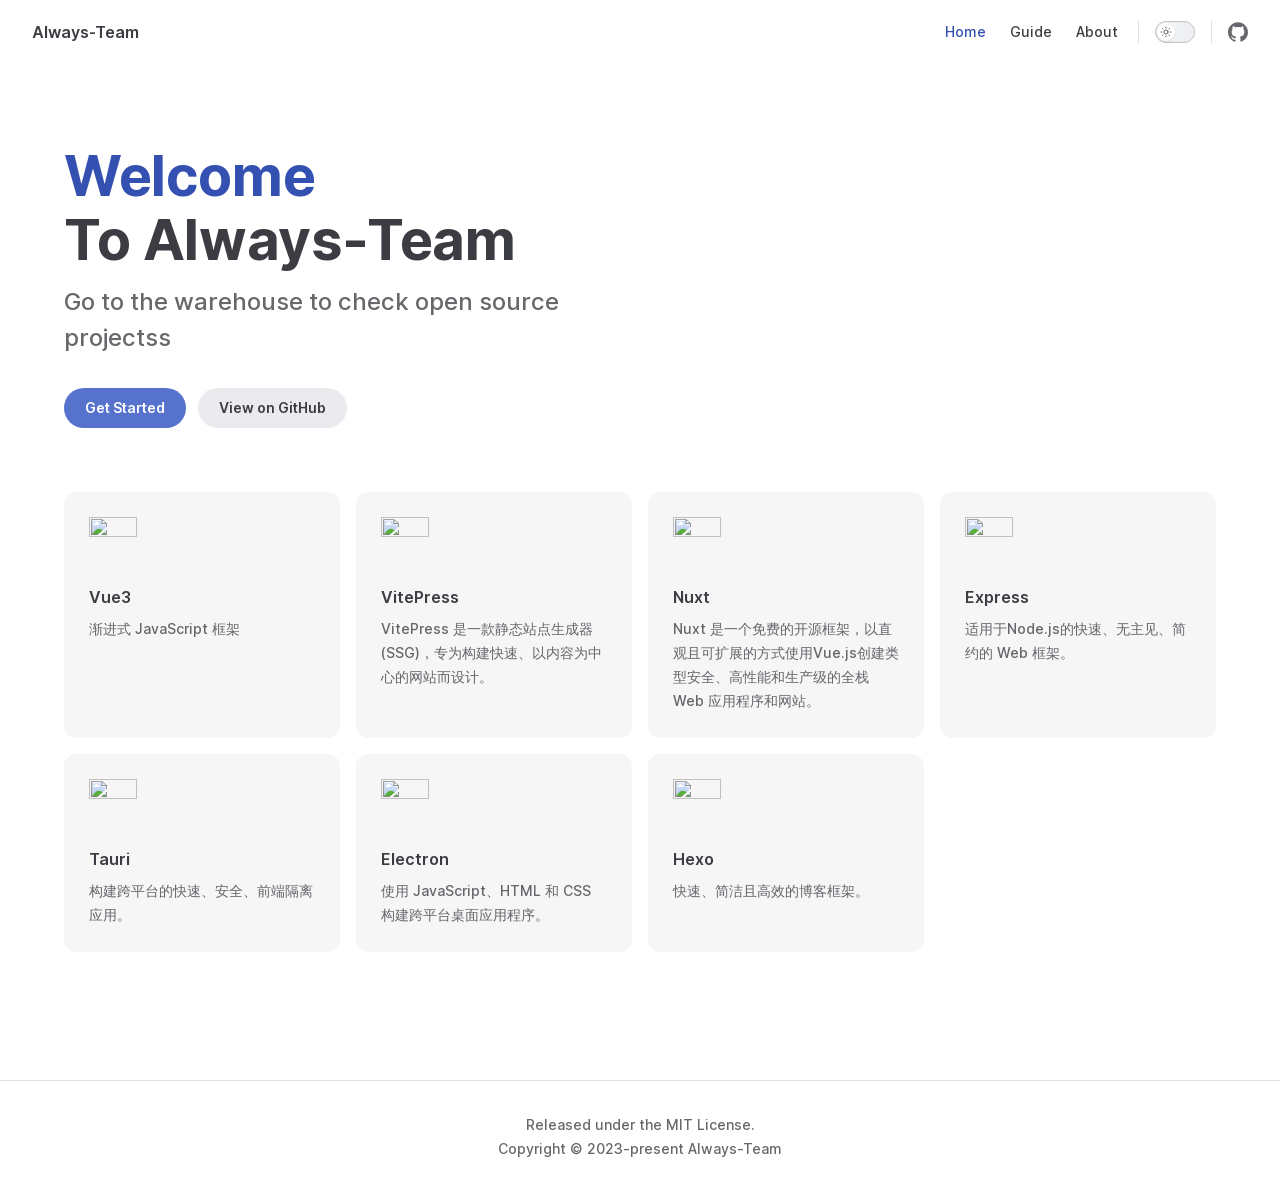
==== commit ba326d42: "Deploy to GitHub pages" ====
--- a/index.html
+++ b/index.html
@@ -1,21 +1,24 @@
 <!DOCTYPE html>
-<html lang="zh-CN">
+<html lang="zh-CN" dir="ltr">
   <head>
     <meta charset="utf-8">
     <meta name="viewport" content="width=device-width,initial-scale=1">
-    <title>Always-Team | Always-Team</title>
-    <meta name="description" content="Always-Team">
-    <link rel="stylesheet" href="/assets/style.f9ffe3f5.css">
-    <link rel="modulepreload" href="/assets/app.fb1a2e01.js">
-    <link rel="modulepreload" href="/assets/index.md.11f48f6c.lean.js">
+    <title>Always-Team</title>
+    <meta name="description" content="Always-Team description">
+    <meta name="generator" content="VitePress v1.0.0-rc.44">
+    <link rel="preload stylesheet" href="/assets/style.GY7LoYjt.css" as="style">
     
-    <link rel="" href="" crossorigin="">
-  <script id="check-dark-light">(()=>{const e=localStorage.getItem("vitepress-theme-appearance"),a=window.matchMedia("(prefers-color-scheme: dark)").matches;(!e||e==="auto"?a:e==="dark")&&document.documentElement.classList.add("dark")})();</script>
+    <script type="module" src="/assets/app.iBEdOZyK.js"></script>
+    <link rel="preload" href="/assets/inter-roman-latin.bvIUbFQP.woff2" as="font" type="font/woff2" crossorigin="">
+    <link rel="modulepreload" href="/assets/chunks/framework.UTeGReHk.js">
+    <link rel="modulepreload" href="/assets/chunks/theme.dtdamm7W.js">
+    <link rel="modulepreload" href="/assets/index.md.dl7B1IEN.lean.js">
+    <script id="check-dark-mode">(()=>{const e=localStorage.getItem("vitepress-theme-appearance")||"auto",a=window.matchMedia("(prefers-color-scheme: dark)").matches;(!e||e==="auto"?a:e==="dark")&&document.documentElement.classList.add("dark")})();</script>
+    <script id="check-mac-os">document.documentElement.classList.toggle("mac",/Mac|iPhone|iPod|iPad/i.test(navigator.platform));</script>
   </head>
   <body>
-    <div id="app"><div class="Layout" data-v-ca9ccb7e><!--[--><!--]--><!--[--><span tabindex="-1" data-v-151f2593></span><a href="#VPContent" class="VPSkipLink visually-hidden" data-v-151f2593> Skip to content </a><!--]--><!----><header class="VPNav no-sidebar" data-v-ca9ccb7e data-v-a71a30f1><div class="VPNavBar" data-v-a71a30f1 data-v-a35e6f52><div class="container" data-v-a35e6f52><div class="VPNavBarTitle" data-v-a35e6f52 data-v-d5925166><a class="title" href="/" data-v-d5925166><!--[--><!--]--><!----><!--[-->Always-Team<!--]--><!--[--><!--]--></a></div><div class="content" data-v-a35e6f52><!--[--><!--]--><!----><nav aria-labelledby="main-nav-aria-label" class="VPNavBarMenu menu" data-v-a35e6f52 data-v-f83db6ba><span id="main-nav-aria-label" class="visually-hidden" data-v-f83db6ba>Main Navigation</span><!--[--><!--[--><div class="VPFlyout VPNavBarMenuGroup" data-v-f83db6ba data-v-6ffb57d3><button type="button" class="button" aria-haspopup="true" aria-expanded="false" data-v-6ffb57d3><span class="text" data-v-6ffb57d3><!----> guide <svg xmlns="http://www.w3.org/2000/svg" aria-hidden="true" focusable="false" viewbox="0 0 24 24" class="text-icon" data-v-6ffb57d3><path d="M12,16c-0.3,0-0.5-0.1-0.7-0.3l-6-6c-0.4-0.4-0.4-1,0-1.4s1-0.4,1.4,0l5.3,5.3l5.3-5.3c0.4-0.4,1-0.4,1.4,0s0.4,1,0,1.4l-6,6C12.5,15.9,12.3,16,12,16z"></path></svg></span></button><div class="menu" data-v-6ffb57d3><div class="VPMenu" data-v-6ffb57d3 data-v-1c5d0cfc><div class="items" data-v-1c5d0cfc><!--[--><!--[--><div class="VPMenuLink" data-v-1c5d0cfc data-v-e8e0fb1d><a class="VPLink link" href="https://always-team.github.io/vue3-elementplus-ts-template/" target="_blank" rel="noreferrer" data-v-e8e0fb1d data-v-3c355974><!--[-->Vue3-ElementPlus-Ts-Template<!--]--><svg xmlns="http://www.w3.org/2000/svg" aria-hidden="true" focusable="false" height="24px" viewbox="0 0 24 24" width="24px" class="icon" data-v-3c355974><path d="M0 0h24v24H0V0z" fill="none"></path><path d="M9 5v2h6.59L4 18.59 5.41 20 17 8.41V15h2V5H9z"></path></svg></a></div><!--]--><!--[--><div class="VPMenuLink" data-v-1c5d0cfc data-v-e8e0fb1d><a class="VPLink link" href="https://always-team.github.io/vitepress-template/" target="_blank" rel="noreferrer" data-v-e8e0fb1d data-v-3c355974><!--[-->VitePress-Template<!--]--><svg xmlns="http://www.w3.org/2000/svg" aria-hidden="true" focusable="false" height="24px" viewbox="0 0 24 24" width="24px" class="icon" data-v-3c355974><path d="M0 0h24v24H0V0z" fill="none"></path><path d="M9 5v2h6.59L4 18.59 5.41 20 17 8.41V15h2V5H9z"></path></svg></a></div><!--]--><!--]--></div><!--[--><!--]--></div></div></div><!--]--><!--[--><a class="VPLink link VPNavBarMenuLink" href="/about.html" data-v-f83db6ba data-v-47a2263e data-v-3c355974><!--[-->About<!--]--><!----></a><!--]--><!--]--></nav><!----><div class="VPNavBarAppearance appearance" data-v-a35e6f52 data-v-a3e7452b><button class="VPSwitch VPSwitchAppearance" type="button" role="switch" aria-label="toggle dark mode" data-v-a3e7452b data-v-968780f1 data-v-086e8519><span class="check" data-v-086e8519><span class="icon" data-v-086e8519><!--[--><svg xmlns="http://www.w3.org/2000/svg" aria-hidden="true" focusable="false" viewbox="0 0 24 24" class="sun" data-v-968780f1><path d="M12,18c-3.3,0-6-2.7-6-6s2.7-6,6-6s6,2.7,6,6S15.3,18,12,18zM12,8c-2.2,0-4,1.8-4,4c0,2.2,1.8,4,4,4c2.2,0,4-1.8,4-4C16,9.8,14.2,8,12,8z"></path><path d="M12,4c-0.6,0-1-0.4-1-1V1c0-0.6,0.4-1,1-1s1,0.4,1,1v2C13,3.6,12.6,4,12,4z"></path><path d="M12,24c-0.6,0-1-0.4-1-1v-2c0-0.6,0.4-1,1-1s1,0.4,1,1v2C13,23.6,12.6,24,12,24z"></path><path d="M5.6,6.6c-0.3,0-0.5-0.1-0.7-0.3L3.5,4.9c-0.4-0.4-0.4-1,0-1.4s1-0.4,1.4,0l1.4,1.4c0.4,0.4,0.4,1,0,1.4C6.2,6.5,5.9,6.6,5.6,6.6z"></path><path d="M19.8,20.8c-0.3,0-0.5-0.1-0.7-0.3l-1.4-1.4c-0.4-0.4-0.4-1,0-1.4s1-0.4,1.4,0l1.4,1.4c0.4,0.4,0.4,1,0,1.4C20.3,20.7,20,20.8,19.8,20.8z"></path><path d="M3,13H1c-0.6,0-1-0.4-1-1s0.4-1,1-1h2c0.6,0,1,0.4,1,1S3.6,13,3,13z"></path><path d="M23,13h-2c-0.6,0-1-0.4-1-1s0.4-1,1-1h2c0.6,0,1,0.4,1,1S23.6,13,23,13z"></path><path d="M4.2,20.8c-0.3,0-0.5-0.1-0.7-0.3c-0.4-0.4-0.4-1,0-1.4l1.4-1.4c0.4-0.4,1-0.4,1.4,0s0.4,1,0,1.4l-1.4,1.4C4.7,20.7,4.5,20.8,4.2,20.8z"></path><path d="M18.4,6.6c-0.3,0-0.5-0.1-0.7-0.3c-0.4-0.4-0.4-1,0-1.4l1.4-1.4c0.4-0.4,1-0.4,1.4,0s0.4,1,0,1.4l-1.4,1.4C18.9,6.5,18.6,6.6,18.4,6.6z"></path></svg><svg xmlns="http://www.w3.org/2000/svg" aria-hidden="true" focusable="false" viewbox="0 0 24 24" class="moon" data-v-968780f1><path d="M12.1,22c-0.3,0-0.6,0-0.9,0c-5.5-0.5-9.5-5.4-9-10.9c0.4-4.8,4.2-8.6,9-9c0.4,0,0.8,0.2,1,0.5c0.2,0.3,0.2,0.8-0.1,1.1c-2,2.7-1.4,6.4,1.3,8.4c2.1,1.6,5,1.6,7.1,0c0.3-0.2,0.7-0.3,1.1-0.1c0.3,0.2,0.5,0.6,0.5,1c-0.2,2.7-1.5,5.1-3.6,6.8C16.6,21.2,14.4,22,12.1,22zM9.3,4.4c-2.9,1-5,3.6-5.2,6.8c-0.4,4.4,2.8,8.3,7.2,8.7c2.1,0.2,4.2-0.4,5.8-1.8c1.1-0.9,1.9-2.1,2.4-3.4c-2.5,0.9-5.3,0.5-7.5-1.1C9.2,11.4,8.1,7.7,9.3,4.4z"></path></svg><!--]--></span></span></button></div><div class="VPSocialLinks VPNavBarSocialLinks social-links" data-v-a35e6f52 data-v-738bef5a data-v-f6988cfb><!--[--><a class="VPSocialLink" href="https://github.com/Always-Team" target="_blank" rel="noopener" data-v-f6988cfb data-v-e57698f6><svg role="img" viewBox="0 0 24 24" xmlns="http://www.w3.org/2000/svg"><title>GitHub</title><path d="M12 .297c-6.63 0-12 5.373-12 12 0 5.303 3.438 9.8 8.205 11.385.6.113.82-.258.82-.577 0-.285-.01-1.04-.015-2.04-3.338.724-4.042-1.61-4.042-1.61C4.422 18.07 3.633 17.7 3.633 17.7c-1.087-.744.084-.729.084-.729 1.205.084 1.838 1.236 1.838 1.236 1.07 1.835 2.809 1.305 3.495.998.108-.776.417-1.305.76-1.605-2.665-.3-5.466-1.332-5.466-5.93 0-1.31.465-2.38 1.235-3.22-.135-.303-.54-1.523.105-3.176 0 0 1.005-.322 3.3 1.23.96-.267 1.98-.399 3-.405 1.02.006 2.04.138 3 .405 2.28-1.552 3.285-1.23 3.285-1.23.645 1.653.24 2.873.12 3.176.765.84 1.23 1.91 1.23 3.22 0 4.61-2.805 5.625-5.475 5.92.42.36.81 1.096.81 2.22 0 1.606-.015 2.896-.015 3.286 0 .315.21.69.825.57C20.565 22.092 24 17.592 24 12.297c0-6.627-5.373-12-12-12"/></svg></a><!--]--></div><div class="VPFlyout VPNavBarExtra extra" data-v-a35e6f52 data-v-e89b88d7 data-v-6ffb57d3><button type="button" class="button" aria-haspopup="true" aria-expanded="false" aria-label="extra navigation" data-v-6ffb57d3><svg xmlns="http://www.w3.org/2000/svg" aria-hidden="true" focusable="false" viewbox="0 0 24 24" class="icon" data-v-6ffb57d3><circle cx="12" cy="12" r="2"></circle><circle cx="19" cy="12" r="2"></circle><circle cx="5" cy="12" r="2"></circle></svg></button><div class="menu" data-v-6ffb57d3><div class="VPMenu" data-v-6ffb57d3 data-v-1c5d0cfc><!----><!--[--><!--[--><!----><div class="group" data-v-e89b88d7><div class="item appearance" data-v-e89b88d7><p class="label" data-v-e89b88d7>Appearance</p><div class="appearance-action" data-v-e89b88d7><button class="VPSwitch VPSwitchAppearance" type="button" role="switch" aria-label="toggle dark mode" data-v-e89b88d7 data-v-968780f1 data-v-086e8519><span class="check" data-v-086e8519><span class="icon" data-v-086e8519><!--[--><svg xmlns="http://www.w3.org/2000/svg" aria-hidden="true" focusable="false" viewbox="0 0 24 24" class="sun" data-v-968780f1><path d="M12,18c-3.3,0-6-2.7-6-6s2.7-6,6-6s6,2.7,6,6S15.3,18,12,18zM12,8c-2.2,0-4,1.8-4,4c0,2.2,1.8,4,4,4c2.2,0,4-1.8,4-4C16,9.8,14.2,8,12,8z"></path><path d="M12,4c-0.6,0-1-0.4-1-1V1c0-0.6,0.4-1,1-1s1,0.4,1,1v2C13,3.6,12.6,4,12,4z"></path><path d="M12,24c-0.6,0-1-0.4-1-1v-2c0-0.6,0.4-1,1-1s1,0.4,1,1v2C13,23.6,12.6,24,12,24z"></path><path d="M5.6,6.6c-0.3,0-0.5-0.1-0.7-0.3L3.5,4.9c-0.4-0.4-0.4-1,0-1.4s1-0.4,1.4,0l1.4,1.4c0.4,0.4,0.4,1,0,1.4C6.2,6.5,5.9,6.6,5.6,6.6z"></path><path d="M19.8,20.8c-0.3,0-0.5-0.1-0.7-0.3l-1.4-1.4c-0.4-0.4-0.4-1,0-1.4s1-0.4,1.4,0l1.4,1.4c0.4,0.4,0.4,1,0,1.4C20.3,20.7,20,20.8,19.8,20.8z"></path><path d="M3,13H1c-0.6,0-1-0.4-1-1s0.4-1,1-1h2c0.6,0,1,0.4,1,1S3.6,13,3,13z"></path><path d="M23,13h-2c-0.6,0-1-0.4-1-1s0.4-1,1-1h2c0.6,0,1,0.4,1,1S23.6,13,23,13z"></path><path d="M4.2,20.8c-0.3,0-0.5-0.1-0.7-0.3c-0.4-0.4-0.4-1,0-1.4l1.4-1.4c0.4-0.4,1-0.4,1.4,0s0.4,1,0,1.4l-1.4,1.4C4.7,20.7,4.5,20.8,4.2,20.8z"></path><path d="M18.4,6.6c-0.3,0-0.5-0.1-0.7-0.3c-0.4-0.4-0.4-1,0-1.4l1.4-1.4c0.4-0.4,1-0.4,1.4,0s0.4,1,0,1.4l-1.4,1.4C18.9,6.5,18.6,6.6,18.4,6.6z"></path></svg><svg xmlns="http://www.w3.org/2000/svg" aria-hidden="true" focusable="false" viewbox="0 0 24 24" class="moon" data-v-968780f1><path d="M12.1,22c-0.3,0-0.6,0-0.9,0c-5.5-0.5-9.5-5.4-9-10.9c0.4-4.8,4.2-8.6,9-9c0.4,0,0.8,0.2,1,0.5c0.2,0.3,0.2,0.8-0.1,1.1c-2,2.7-1.4,6.4,1.3,8.4c2.1,1.6,5,1.6,7.1,0c0.3-0.2,0.7-0.3,1.1-0.1c0.3,0.2,0.5,0.6,0.5,1c-0.2,2.7-1.5,5.1-3.6,6.8C16.6,21.2,14.4,22,12.1,22zM9.3,4.4c-2.9,1-5,3.6-5.2,6.8c-0.4,4.4,2.8,8.3,7.2,8.7c2.1,0.2,4.2-0.4,5.8-1.8c1.1-0.9,1.9-2.1,2.4-3.4c-2.5,0.9-5.3,0.5-7.5-1.1C9.2,11.4,8.1,7.7,9.3,4.4z"></path></svg><!--]--></span></span></button></div></div></div><div class="group" data-v-e89b88d7><div class="item social-links" data-v-e89b88d7><div class="VPSocialLinks social-links-list" data-v-e89b88d7 data-v-f6988cfb><!--[--><a class="VPSocialLink" href="https://github.com/Always-Team" target="_blank" rel="noopener" data-v-f6988cfb data-v-e57698f6><svg role="img" viewBox="0 0 24 24" xmlns="http://www.w3.org/2000/svg"><title>GitHub</title><path d="M12 .297c-6.63 0-12 5.373-12 12 0 5.303 3.438 9.8 8.205 11.385.6.113.82-.258.82-.577 0-.285-.01-1.04-.015-2.04-3.338.724-4.042-1.61-4.042-1.61C4.422 18.07 3.633 17.7 3.633 17.7c-1.087-.744.084-.729.084-.729 1.205.084 1.838 1.236 1.838 1.236 1.07 1.835 2.809 1.305 3.495.998.108-.776.417-1.305.76-1.605-2.665-.3-5.466-1.332-5.466-5.93 0-1.31.465-2.38 1.235-3.22-.135-.303-.54-1.523.105-3.176 0 0 1.005-.322 3.3 1.23.96-.267 1.98-.399 3-.405 1.02.006 2.04.138 3 .405 2.28-1.552 3.285-1.23 3.285-1.23.645 1.653.24 2.873.12 3.176.765.84 1.23 1.91 1.23 3.22 0 4.61-2.805 5.625-5.475 5.92.42.36.81 1.096.81 2.22 0 1.606-.015 2.896-.015 3.286 0 .315.21.69.825.57C20.565 22.092 24 17.592 24 12.297c0-6.627-5.373-12-12-12"/></svg></a><!--]--></div></div></div><!--]--><!--]--></div></div></div><!--[--><!--]--><button type="button" class="VPNavBarHamburger hamburger" aria-label="mobile navigation" aria-expanded="false" aria-controls="VPNavScreen" data-v-a35e6f52 data-v-e5dd9c1c><span class="container" data-v-e5dd9c1c><span class="top" data-v-e5dd9c1c></span><span class="middle" data-v-e5dd9c1c></span><span class="bottom" data-v-e5dd9c1c></span></span></button></div></div></div><!----></header><!----><!----><div class="VPContent is-home" id="VPContent" data-v-ca9ccb7e data-v-c95df128><div class="VPHome" data-v-c95df128 data-v-1db23833><!--[--><!--]--><div class="VPHero VPHomeHero" data-v-1db23833 data-v-923ba72e><div class="container" data-v-923ba72e><div class="main" data-v-923ba72e><h1 class="name" data-v-923ba72e><span class="clip" data-v-923ba72e>Welcome</span></h1><p class="text" data-v-923ba72e>To Always-Team</p><p class="tagline" data-v-923ba72e>Go to the warehouse to check open source projects</p><div class="actions" data-v-923ba72e><!--[--><div class="action" data-v-923ba72e><a class="VPButton medium brand" href="https://github.com/Always-Team" target="_blank" rel="noreferrer" data-v-923ba72e data-v-53dbb8eb>View on GitHub</a></div><!--]--></div></div><!----></div></div><!--[--><!--]--><!--[--><!--]--><div class="VPFeatures VPHomeFeatures" data-v-1db23833 data-v-6a6451ec><div class="container" data-v-6a6451ec><div class="items" data-v-6a6451ec><!--[--><div class="grid-2 item" data-v-6a6451ec><article class="VPFeature" data-v-6a6451ec data-v-d99b2f77><div class="icon" data-v-d99b2f77>🛠️</div><h2 class="title" data-v-d99b2f77>VitePress</h2><p class="details" data-v-d99b2f77>VitePress-Template</p></article></div><div class="grid-2 item" data-v-6a6451ec><article class="VPFeature" data-v-6a6451ec data-v-d99b2f77><div class="icon" data-v-d99b2f77>🛠️</div><h2 class="title" data-v-d99b2f77>Vue3</h2><p class="details" data-v-d99b2f77>Vue3-ElementPlus-Ts-Template</p></article></div><!--]--></div></div></div><!--[--><!--]--><div style="position:relative;" data-v-1db23833><div></div></div></div></div><footer class="VPFooter" data-v-ca9ccb7e data-v-9f24cc86><div class="container" data-v-9f24cc86><p class="message" data-v-9f24cc86>Released under the <a href='https://opensource.org/licenses/MIT' target='_blank' style='color: #42b883'>MIT License.</a></p><p class="copyright" data-v-9f24cc86>Power By VitePress</p></div></footer><!--[--><!--]--></div></div>
-    <script>__VP_HASH_MAP__ = JSON.parse("{\"about.md\":\"5e701c3d\",\"index.md\":\"11f48f6c\"}")</script>
-    <script type="module" async src="/assets/app.fb1a2e01.js"></script>
+    <div id="app"><div class="Layout" data-v-d8b57b2d><!--[--><!--]--><!--[--><span tabindex="-1" data-v-c8291ffa></span><a href="#VPContent" class="VPSkipLink visually-hidden" data-v-c8291ffa> Skip to content </a><!--]--><!----><header class="VPNav" data-v-d8b57b2d data-v-7ad780c2><div class="VPNavBar top" data-v-7ad780c2 data-v-3efcd581><div class="wrapper" data-v-3efcd581><div class="container" data-v-3efcd581><div class="title" data-v-3efcd581><div class="VPNavBarTitle" data-v-3efcd581 data-v-0ad69264><a class="title" href="/" data-v-0ad69264><!--[--><!--]--><!----><span data-v-0ad69264>Always-Team</span><!--[--><!--]--></a></div></div><div class="content" data-v-3efcd581><div class="content-body" data-v-3efcd581><!--[--><!--]--><div class="VPNavBarSearch search" data-v-3efcd581><!----></div><nav aria-labelledby="main-nav-aria-label" class="VPNavBarMenu menu" data-v-3efcd581 data-v-f732b5d0><span id="main-nav-aria-label" class="visually-hidden" data-v-f732b5d0>Main Navigation</span><!--[--><!--[--><a class="VPLink link VPNavBarMenuLink active" href="/" tabindex="0" data-v-f732b5d0 data-v-cb318fec><!--[--><span data-v-cb318fec>Home</span><!--]--></a><!--]--><!--[--><a class="VPLink link VPNavBarMenuLink" href="/guide/" tabindex="0" data-v-f732b5d0 data-v-cb318fec><!--[--><span data-v-cb318fec>Guide</span><!--]--></a><!--]--><!--[--><a class="VPLink link VPNavBarMenuLink" href="/about" tabindex="0" data-v-f732b5d0 data-v-cb318fec><!--[--><span data-v-cb318fec>About</span><!--]--></a><!--]--><!--]--></nav><!----><div class="VPNavBarAppearance appearance" data-v-3efcd581 data-v-283b26e9><button class="VPSwitch VPSwitchAppearance" type="button" role="switch" title="Switch to dark theme" aria-checked="false" data-v-283b26e9 data-v-7df97737 data-v-b4ccac88><span class="check" data-v-b4ccac88><span class="icon" data-v-b4ccac88><!--[--><span class="vpi-sun sun" data-v-7df97737></span><span class="vpi-moon moon" data-v-7df97737></span><!--]--></span></span></button></div><div class="VPSocialLinks VPNavBarSocialLinks social-links" data-v-3efcd581 data-v-ef6192dc data-v-e71e869c><!--[--><a class="VPSocialLink no-icon" href="https://github.com/Always-Team" aria-label="github" target="_blank" rel="noopener" data-v-e71e869c data-v-358b6670><span class="vpi-social-github" /></a><!--]--></div><div class="VPFlyout VPNavBarExtra extra" data-v-3efcd581 data-v-8e87c032 data-v-af5898d3><button type="button" class="button" aria-haspopup="true" aria-expanded="false" aria-label="extra navigation" data-v-af5898d3><span class="vpi-more-horizontal icon" data-v-af5898d3></span></button><div class="menu" data-v-af5898d3><div class="VPMenu" data-v-af5898d3 data-v-e42ed9b3><!----><!--[--><!--[--><!----><div class="group" data-v-8e87c032><div class="item appearance" data-v-8e87c032><p class="label" data-v-8e87c032>Appearance</p><div class="appearance-action" data-v-8e87c032><button class="VPSwitch VPSwitchAppearance" type="button" role="switch" title="Switch to dark theme" aria-checked="false" data-v-8e87c032 data-v-7df97737 data-v-b4ccac88><span class="check" data-v-b4ccac88><span class="icon" data-v-b4ccac88><!--[--><span class="vpi-sun sun" data-v-7df97737></span><span class="vpi-moon moon" data-v-7df97737></span><!--]--></span></span></button></div></div></div><div class="group" data-v-8e87c032><div class="item social-links" data-v-8e87c032><div class="VPSocialLinks social-links-list" data-v-8e87c032 data-v-e71e869c><!--[--><a class="VPSocialLink no-icon" href="https://github.com/Always-Team" aria-label="github" target="_blank" rel="noopener" data-v-e71e869c data-v-358b6670><span class="vpi-social-github" /></a><!--]--></div></div></div><!--]--><!--]--></div></div></div><!--[--><!--]--><button type="button" class="VPNavBarHamburger hamburger" aria-label="mobile navigation" aria-expanded="false" aria-controls="VPNavScreen" data-v-3efcd581 data-v-6bee1efd><span class="container" data-v-6bee1efd><span class="top" data-v-6bee1efd></span><span class="middle" data-v-6bee1efd></span><span class="bottom" data-v-6bee1efd></span></span></button></div></div></div></div><div class="divider" data-v-3efcd581><div class="divider-line" data-v-3efcd581></div></div></div><!----></header><!----><!----><div class="VPContent is-home" id="VPContent" data-v-d8b57b2d data-v-9a6c75ad><div class="VPHome" data-v-9a6c75ad data-v-07b1ad08><!--[--><!--]--><div class="VPHero VPHomeHero" data-v-07b1ad08 data-v-b10c5094><div class="container" data-v-b10c5094><div class="main" data-v-b10c5094><!--[--><!--]--><!--[--><h1 class="name" data-v-b10c5094><span class="clip" data-v-b10c5094>Welcome</span></h1><p class="text" data-v-b10c5094>To Always-Team</p><p class="tagline" data-v-b10c5094>Go to the warehouse to check open source projectss</p><!--]--><!--[--><!--]--><div class="actions" data-v-b10c5094><!--[--><div class="action" data-v-b10c5094><a class="VPButton medium brand" href="/guide/" data-v-b10c5094 data-v-c9cf0e3c>Get Started</a></div><div class="action" data-v-b10c5094><a class="VPButton medium alt" href="https://github.com/Always-Team" target="_blank" rel="noreferrer" data-v-b10c5094 data-v-c9cf0e3c>View on GitHub</a></div><!--]--></div><!--[--><!--]--></div><!----></div></div><!--[--><!--]--><!--[--><!--]--><div class="VPFeatures VPHomeFeatures" data-v-07b1ad08 data-v-b1eea84a><div class="container" data-v-b1eea84a><div class="items" data-v-b1eea84a><!--[--><div class="grid-4 item" data-v-b1eea84a><a class="VPLink link vp-external-link-icon no-icon VPFeature" href="https://github.com/Always-Team/vue3-elementplus-ts-template" target="_blank" rel="noreferrer" data-v-b1eea84a data-v-bd37d1a2><!--[--><article class="box" data-v-bd37d1a2><!--[--><img class="VPImage" src="https://vuejs.org/logo.svg" height="48" width="48" alt data-v-ab19afbb><!--]--><h2 class="title" data-v-bd37d1a2>Vue3</h2><p class="details" data-v-bd37d1a2>渐进式 JavaScript 框架</p><!----></article><!--]--></a></div><div class="grid-4 item" data-v-b1eea84a><a class="VPLink link vp-external-link-icon no-icon VPFeature" href="https://github.com/Always-Team/vitepress-template" target="_blank" rel="noreferrer" data-v-b1eea84a data-v-bd37d1a2><!--[--><article class="box" data-v-bd37d1a2><!--[--><img class="VPImage" src="https://vitepress.dev/vitepress-logo-mini.svg" height="48" width="48" alt data-v-ab19afbb><!--]--><h2 class="title" data-v-bd37d1a2>VitePress</h2><p class="details" data-v-bd37d1a2>VitePress 是一款静态站点生成器(SSG)，专为构建快速、以内容为中心的网站而设计。</p><!----></article><!--]--></a></div><div class="grid-4 item" data-v-b1eea84a><a class="VPLink link vp-external-link-icon no-icon VPFeature" href="https://github.com/Always-Team/nuxt-template" target="_blank" rel="noreferrer" data-v-b1eea84a data-v-bd37d1a2><!--[--><article class="box" data-v-bd37d1a2><!--[--><img class="VPImage" src="https://nuxt.com/icon.png" height="48" width="48" alt data-v-ab19afbb><!--]--><h2 class="title" data-v-bd37d1a2>Nuxt</h2><p class="details" data-v-bd37d1a2>Nuxt 是一个免费的开源框架，以直观且可扩展的方式使用Vue.js创建类型安全、高性能和生产级的全栈 Web 应用程序和网站。</p><!----></article><!--]--></a></div><div class="grid-4 item" data-v-b1eea84a><a class="VPLink link vp-external-link-icon no-icon VPFeature" href="https://github.com/Always-Team/express-template" target="_blank" rel="noreferrer" data-v-b1eea84a data-v-bd37d1a2><!--[--><article class="box" data-v-bd37d1a2><!--[--><img class="VPImage" src="https://expressjs.com/images/favicon.png" height="48" width="48" alt data-v-ab19afbb><!--]--><h2 class="title" data-v-bd37d1a2>Express</h2><p class="details" data-v-bd37d1a2>适用于Node.js的快速、无主见、简约的 Web 框架。</p><!----></article><!--]--></a></div><div class="grid-4 item" data-v-b1eea84a><a class="VPLink link vp-external-link-icon no-icon VPFeature" href="https://github.com/Always-Team/tauri-template" target="_blank" rel="noreferrer" data-v-b1eea84a data-v-bd37d1a2><!--[--><article class="box" data-v-bd37d1a2><!--[--><img class="VPImage" src="https://tauri.app/meta/favicon-96x96.png" height="48" width="48" alt data-v-ab19afbb><!--]--><h2 class="title" data-v-bd37d1a2>Tauri</h2><p class="details" data-v-bd37d1a2>构建跨平台的快速、安全、前端隔离应用。</p><!----></article><!--]--></a></div><div class="grid-4 item" data-v-b1eea84a><a class="VPLink link vp-external-link-icon no-icon VPFeature" href="https://github.com/Always-Team/Electron-template" target="_blank" rel="noreferrer" data-v-b1eea84a data-v-bd37d1a2><!--[--><article class="box" data-v-bd37d1a2><!--[--><img class="VPImage" src="https://www.electronjs.org/assets/img/favicon.ico" height="48" width="48" alt data-v-ab19afbb><!--]--><h2 class="title" data-v-bd37d1a2>Electron</h2><p class="details" data-v-bd37d1a2>使用 JavaScript、HTML 和 CSS 构建跨平台桌面应用程序。</p><!----></article><!--]--></a></div><div class="grid-4 item" data-v-b1eea84a><a class="VPLink link vp-external-link-icon no-icon VPFeature" href="https://github.com/Always-Team/Hexo-template" target="_blank" rel="noreferrer" data-v-b1eea84a data-v-bd37d1a2><!--[--><article class="box" data-v-bd37d1a2><!--[--><img class="VPImage" src="https://hexo.io/icon/favicon-196x196.png" height="48" width="48" alt data-v-ab19afbb><!--]--><h2 class="title" data-v-bd37d1a2>Hexo</h2><p class="details" data-v-bd37d1a2>快速、简洁且高效的博客框架。</p><!----></article><!--]--></a></div><!--]--></div></div></div><!--[--><!--]--><div class="vp-doc container" style="--vp-offset:calc(50% - Infinitypx);" data-v-07b1ad08 data-v-d59ac166><!--[--><div style="position:relative;" data-v-07b1ad08><div></div></div><!--]--></div></div></div><footer class="VPFooter" data-v-d8b57b2d data-v-566314d4><div class="container" data-v-566314d4><p class="message" data-v-566314d4>Released under the MIT License.</p><p class="copyright" data-v-566314d4>Copyright © 2023-present Always-Team</p></div></footer><!--[--><!--]--></div></div>
+    <script>window.__VP_HASH_MAP__=JSON.parse("{\"guide_index.md\":\"kZVDVhXp\",\"index.md\":\"dl7B1IEN\",\"guide_template_hexo.md\":\"X9JKMObg\",\"guide_template_vue.md\":\"7mXFeCer\",\"about.md\":\"XQ7CpinQ\",\"guide_template_vitepress.md\":\"tds6U_HI\",\"readme.md\":\"LZsOBwl0\"}");window.__VP_SITE_DATA__=JSON.parse("{\"lang\":\"zh-CN\",\"dir\":\"ltr\",\"title\":\"Always-Team\",\"description\":\"Always-Team description\",\"base\":\"/\",\"head\":[],\"router\":{\"prefetchLinks\":true},\"appearance\":true,\"themeConfig\":{\"nav\":[{\"text\":\"Home\",\"link\":\"/\"},{\"text\":\"Guide\",\"link\":\"/guide/\"},{\"text\":\"About\",\"link\":\"/about\"}],\"socialLinks\":[{\"icon\":\"github\",\"link\":\"https://github.com/Always-Team\"}],\"sidebar\":{\"/guide/\":[{\"text\":\"Guide\",\"items\":[{\"text\":\"关于\",\"link\":\"/guide/\"}]},{\"text\":\"Template\",\"items\":[{\"text\":\"Vue\",\"link\":\"/guide/template/vue\"},{\"text\":\"VitePress\",\"link\":\"/guide/template/vitepress\"},{\"text\":\"hexo\",\"link\":\"/guide/template/hexo\"}]}]},\"footer\":{\"message\":\"Released under the MIT License.\",\"copyright\":\"Copyright © 2023-present Always-Team\"},\"editLink\":{\"pattern\":\"https://github.com/Always-Team/always-team.github.io/blob/master/:path\",\"text\":\"在 GitHub 上编辑此页面\"}},\"locales\":{},\"scrollOffset\":134,\"cleanUrls\":true}");</script>
     
   </body>
 </html>
--- a/assets/style.GY7LoYjt.css
+++ b/assets/style.GY7LoYjt.css
@@ -0,0 +1 @@
+@font-face{font-family:Inter var;font-weight:100 900;font-display:swap;font-style:normal;font-named-instance:"Regular";src:url(/assets/inter-roman-cyrillic.jIZ9REo5.woff2) format("woff2");unicode-range:U+0301,U+0400-045F,U+0490-0491,U+04B0-04B1,U+2116}@font-face{font-family:Inter var;font-weight:100 900;font-display:swap;font-style:normal;font-named-instance:"Regular";src:url(/assets/inter-roman-cyrillic-ext.8T9wMG5w.woff2) format("woff2");unicode-range:U+0460-052F,U+1C80-1C88,U+20B4,U+2DE0-2DFF,U+A640-A69F,U+FE2E-FE2F}@font-face{font-family:Inter var;font-weight:100 900;font-display:swap;font-style:normal;font-named-instance:"Regular";src:url(/assets/inter-roman-greek.Cb5wWeGA.woff2) format("woff2");unicode-range:U+0370-03FF}@font-face{font-family:Inter var;font-weight:100 900;font-display:swap;font-style:normal;font-named-instance:"Regular";src:url(/assets/inter-roman-greek-ext.9JiNzaSO.woff2) format("woff2");unicode-range:U+1F00-1FFF}@font-face{font-family:Inter var;font-weight:100 900;font-display:swap;font-style:normal;font-named-instance:"Regular";src:url(/assets/inter-roman-latin.bvIUbFQP.woff2) format("woff2");unicode-range:U+0000-00FF,U+0131,U+0152-0153,U+02BB-02BC,U+02C6,U+02DA,U+02DC,U+2000-206F,U+2074,U+20AC,U+2122,U+2191,U+2193,U+2212,U+2215,U+FEFF,U+FFFD}@font-face{font-family:Inter var;font-weight:100 900;font-display:swap;font-style:normal;font-named-instance:"Regular";src:url(/assets/inter-roman-latin-ext.GZWE-KO4.woff2) format("woff2");unicode-range:U+0100-024F,U+0259,U+1E00-1EFF,U+2020,U+20A0-20AB,U+20AD-20CF,U+2113,U+2C60-2C7F,U+A720-A7FF}@font-face{font-family:Inter var;font-weight:100 900;font-display:swap;font-style:normal;font-named-instance:"Regular";src:url(/assets/inter-roman-vietnamese.paY3CzEB.woff2) format("woff2");unicode-range:U+0102-0103,U+0110-0111,U+0128-0129,U+0168-0169,U+01A0-01A1,U+01AF-01B0,U+1EA0-1EF9,U+20AB}@font-face{font-family:Inter var;font-weight:100 900;font-display:swap;font-style:italic;font-named-instance:"Italic";src:url(/assets/inter-italic-cyrillic.-nLMcIwj.woff2) format("woff2");unicode-range:U+0301,U+0400-045F,U+0490-0491,U+04B0-04B1,U+2116}@font-face{font-family:Inter var;font-weight:100 900;font-display:swap;font-style:italic;font-named-instance:"Italic";src:url(/assets/inter-italic-cyrillic-ext.OVycGSDq.woff2) format("woff2");unicode-range:U+0460-052F,U+1C80-1C88,U+20B4,U+2DE0-2DFF,U+A640-A69F,U+FE2E-FE2F}@font-face{font-family:Inter var;font-weight:100 900;font-display:swap;font-style:italic;font-named-instance:"Italic";src:url(/assets/inter-italic-greek.PSfer2Kc.woff2) format("woff2");unicode-range:U+0370-03FF}@font-face{font-family:Inter var;font-weight:100 900;font-display:swap;font-style:italic;font-named-instance:"Italic";src:url(/assets/inter-italic-greek-ext.hznxWNZO.woff2) format("woff2");unicode-range:U+1F00-1FFF}@font-face{font-family:Inter var;font-weight:100 900;font-display:swap;font-style:italic;font-named-instance:"Italic";src:url(/assets/inter-italic-latin.27E69YJn.woff2) format("woff2");unicode-range:U+0000-00FF,U+0131,U+0152-0153,U+02BB-02BC,U+02C6,U+02DA,U+02DC,U+2000-206F,U+2074,U+20AC,U+2122,U+2191,U+2193,U+2212,U+2215,U+FEFF,U+FFFD}@font-face{font-family:Inter var;font-weight:100 900;font-display:swap;font-style:italic;font-named-instance:"Italic";src:url(/assets/inter-italic-latin-ext.RnFly65-.woff2) format("woff2");unicode-range:U+0100-024F,U+0259,U+1E00-1EFF,U+2020,U+20A0-20AB,U+20AD-20CF,U+2113,U+2C60-2C7F,U+A720-A7FF}@font-face{font-family:Inter var;font-weight:100 900;font-display:swap;font-style:italic;font-named-instance:"Italic";src:url(/assets/inter-italic-vietnamese.xzQHe1q1.woff2) format("woff2");unicode-range:U+0102-0103,U+0110-0111,U+0128-0129,U+0168-0169,U+01A0-01A1,U+01AF-01B0,U+1EA0-1EF9,U+20AB}@font-face{font-family:Chinese Quotes;src:local("PingFang SC Regular"),local("PingFang SC"),local("SimHei"),local("Source Han Sans SC");unicode-range:U+2018,U+2019,U+201C,U+201D}:root{--vp-c-white: #ffffff;--vp-c-black: #000000;--vp-c-neutral: var(--vp-c-black);--vp-c-neutral-inverse: var(--vp-c-white)}.dark{--vp-c-neutral: var(--vp-c-white);--vp-c-neutral-inverse: var(--vp-c-black)}:root{--vp-c-gray-1: #dddde3;--vp-c-gray-2: #e4e4e9;--vp-c-gray-3: #ebebef;--vp-c-gray-soft: rgba(142, 150, 170, .14);--vp-c-indigo-1: #3451b2;--vp-c-indigo-2: #3a5ccc;--vp-c-indigo-3: #5672cd;--vp-c-indigo-soft: rgba(100, 108, 255, .14);--vp-c-purple-1: #6f42c1;--vp-c-purple-2: #7e4cc9;--vp-c-purple-3: #8e5cd9;--vp-c-purple-soft: rgba(159, 122, 234, .14);--vp-c-green-1: #18794e;--vp-c-green-2: #299764;--vp-c-green-3: #30a46c;--vp-c-green-soft: rgba(16, 185, 129, .14);--vp-c-yellow-1: #915930;--vp-c-yellow-2: #946300;--vp-c-yellow-3: #9f6a00;--vp-c-yellow-soft: rgba(234, 179, 8, .14);--vp-c-red-1: #b8272c;--vp-c-red-2: #d5393e;--vp-c-red-3: #e0575b;--vp-c-red-soft: rgba(244, 63, 94, .14);--vp-c-sponsor: #db2777}.dark{--vp-c-gray-1: #515c67;--vp-c-gray-2: #414853;--vp-c-gray-3: #32363f;--vp-c-gray-soft: rgba(101, 117, 133, .16);--vp-c-indigo-1: #a8b1ff;--vp-c-indigo-2: #5c73e7;--vp-c-indigo-3: #3e63dd;--vp-c-indigo-soft: rgba(100, 108, 255, .16);--vp-c-purple-1: #c8abfa;--vp-c-purple-2: #a879e6;--vp-c-purple-3: #8e5cd9;--vp-c-purple-soft: rgba(159, 122, 234, .16);--vp-c-green-1: #3dd68c;--vp-c-green-2: #30a46c;--vp-c-green-3: #298459;--vp-c-green-soft: rgba(16, 185, 129, .16);--vp-c-yellow-1: #f9b44e;--vp-c-yellow-2: #da8b17;--vp-c-yellow-3: #a46a0a;--vp-c-yellow-soft: rgba(234, 179, 8, .16);--vp-c-red-1: #f66f81;--vp-c-red-2: #f14158;--vp-c-red-3: #b62a3c;--vp-c-red-soft: rgba(244, 63, 94, .16)}:root{--vp-c-bg: #ffffff;--vp-c-bg-alt: #f6f6f7;--vp-c-bg-elv: #ffffff;--vp-c-bg-soft: #f6f6f7}.dark{--vp-c-bg: #1b1b1f;--vp-c-bg-alt: #161618;--vp-c-bg-elv: #202127;--vp-c-bg-soft: #202127}:root{--vp-c-border: #c2c2c4;--vp-c-divider: #e2e2e3;--vp-c-gutter: #e2e2e3}.dark{--vp-c-border: #3c3f44;--vp-c-divider: #2e2e32;--vp-c-gutter: #000000}:root{--vp-c-text-1: rgba(60, 60, 67);--vp-c-text-2: rgba(60, 60, 67, .78);--vp-c-text-3: rgba(60, 60, 67, .56)}.dark{--vp-c-text-1: rgba(255, 255, 245, .86);--vp-c-text-2: rgba(235, 235, 245, .6);--vp-c-text-3: rgba(235, 235, 245, .38)}:root{--vp-c-default-1: var(--vp-c-gray-1);--vp-c-default-2: var(--vp-c-gray-2);--vp-c-default-3: var(--vp-c-gray-3);--vp-c-default-soft: var(--vp-c-gray-soft);--vp-c-brand-1: var(--vp-c-indigo-1);--vp-c-brand-2: var(--vp-c-indigo-2);--vp-c-brand-3: var(--vp-c-indigo-3);--vp-c-brand-soft: var(--vp-c-indigo-soft);--vp-c-brand: var(--vp-c-brand-1);--vp-c-tip-1: var(--vp-c-brand-1);--vp-c-tip-2: var(--vp-c-brand-2);--vp-c-tip-3: var(--vp-c-brand-3);--vp-c-tip-soft: var(--vp-c-brand-soft);--vp-c-note-1: var(--vp-c-brand-1);--vp-c-note-2: var(--vp-c-brand-2);--vp-c-note-3: var(--vp-c-brand-3);--vp-c-note-soft: var(--vp-c-brand-soft);--vp-c-success-1: var(--vp-c-green-1);--vp-c-success-2: var(--vp-c-green-2);--vp-c-success-3: var(--vp-c-green-3);--vp-c-success-soft: var(--vp-c-green-soft);--vp-c-important-1: var(--vp-c-purple-1);--vp-c-important-2: var(--vp-c-purple-2);--vp-c-important-3: var(--vp-c-purple-3);--vp-c-important-soft: var(--vp-c-purple-soft);--vp-c-warning-1: var(--vp-c-yellow-1);--vp-c-warning-2: var(--vp-c-yellow-2);--vp-c-warning-3: var(--vp-c-yellow-3);--vp-c-warning-soft: var(--vp-c-yellow-soft);--vp-c-danger-1: var(--vp-c-red-1);--vp-c-danger-2: var(--vp-c-red-2);--vp-c-danger-3: var(--vp-c-red-3);--vp-c-danger-soft: var(--vp-c-red-soft);--vp-c-caution-1: var(--vp-c-red-1);--vp-c-caution-2: var(--vp-c-red-2);--vp-c-caution-3: var(--vp-c-red-3);--vp-c-caution-soft: var(--vp-c-red-soft)}:root{--vp-font-family-base: "Chinese Quotes", "Inter var", "Inter", ui-sans-serif, system-ui, -apple-system, BlinkMacSystemFont, "Segoe UI", Roboto, "Helvetica Neue", Helvetica, Arial, "Noto Sans", sans-serif, "Apple Color Emoji", "Segoe UI Emoji", "Segoe UI Symbol", "Noto Color Emoji";--vp-font-family-mono: ui-monospace, SFMono-Regular, "SF Mono", Menlo, Monaco, Consolas, "Liberation Mono", "Courier New", monospace}:root{--vp-shadow-1: 0 1px 2px rgba(0, 0, 0, .04), 0 1px 2px rgba(0, 0, 0, .06);--vp-shadow-2: 0 3px 12px rgba(0, 0, 0, .07), 0 1px 4px rgba(0, 0, 0, .07);--vp-shadow-3: 0 12px 32px rgba(0, 0, 0, .1), 0 2px 6px rgba(0, 0, 0, .08);--vp-shadow-4: 0 14px 44px rgba(0, 0, 0, .12), 0 3px 9px rgba(0, 0, 0, .12);--vp-shadow-5: 0 18px 56px rgba(0, 0, 0, .16), 0 4px 12px rgba(0, 0, 0, .16)}:root{--vp-z-index-footer: 10;--vp-z-index-local-nav: 20;--vp-z-index-nav: 30;--vp-z-index-layout-top: 40;--vp-z-index-backdrop: 50;--vp-z-index-sidebar: 60}@media (min-width: 960px){:root{--vp-z-index-sidebar: 25}}:root{--vp-layout-max-width: 1440px}:root{--vp-header-anchor-symbol: "#"}:root{--vp-code-line-height: 1.7;--vp-code-font-size: .875em;--vp-code-color: var(--vp-c-brand-1);--vp-code-link-color: var(--vp-c-brand-1);--vp-code-link-hover-color: var(--vp-c-brand-2);--vp-code-bg: var(--vp-c-default-soft);--vp-code-block-color: var(--vp-c-text-2);--vp-code-block-bg: var(--vp-c-bg-alt);--vp-code-block-divider-color: var(--vp-c-gutter);--vp-code-lang-color: var(--vp-c-text-3);--vp-code-line-highlight-color: var(--vp-c-default-soft);--vp-code-line-number-color: var(--vp-c-text-3);--vp-code-line-diff-add-color: var(--vp-c-success-soft);--vp-code-line-diff-add-symbol-color: var(--vp-c-success-1);--vp-code-line-diff-remove-color: var(--vp-c-danger-soft);--vp-code-line-diff-remove-symbol-color: var(--vp-c-danger-1);--vp-code-line-warning-color: var(--vp-c-warning-soft);--vp-code-line-error-color: var(--vp-c-danger-soft);--vp-code-copy-code-border-color: var(--vp-c-divider);--vp-code-copy-code-bg: var(--vp-c-bg-soft);--vp-code-copy-code-hover-border-color: var(--vp-c-divider);--vp-code-copy-code-hover-bg: var(--vp-c-bg);--vp-code-copy-code-active-text: var(--vp-c-text-2);--vp-code-copy-copied-text-content: "Copied";--vp-code-tab-divider: var(--vp-code-block-divider-color);--vp-code-tab-text-color: var(--vp-c-text-2);--vp-code-tab-bg: var(--vp-code-block-bg);--vp-code-tab-hover-text-color: var(--vp-c-text-1);--vp-code-tab-active-text-color: var(--vp-c-text-1);--vp-code-tab-active-bar-color: var(--vp-c-brand-1)}:root{--vp-button-brand-border: transparent;--vp-button-brand-text: var(--vp-c-white);--vp-button-brand-bg: var(--vp-c-brand-3);--vp-button-brand-hover-border: transparent;--vp-button-brand-hover-text: var(--vp-c-white);--vp-button-brand-hover-bg: var(--vp-c-brand-2);--vp-button-brand-active-border: transparent;--vp-button-brand-active-text: var(--vp-c-white);--vp-button-brand-active-bg: var(--vp-c-brand-1);--vp-button-alt-border: transparent;--vp-button-alt-text: var(--vp-c-text-1);--vp-button-alt-bg: var(--vp-c-default-3);--vp-button-alt-hover-border: transparent;--vp-button-alt-hover-text: var(--vp-c-text-1);--vp-button-alt-hover-bg: var(--vp-c-default-2);--vp-button-alt-active-border: transparent;--vp-button-alt-active-text: var(--vp-c-text-1);--vp-button-alt-active-bg: var(--vp-c-default-1);--vp-button-sponsor-border: var(--vp-c-text-2);--vp-button-sponsor-text: var(--vp-c-text-2);--vp-button-sponsor-bg: transparent;--vp-button-sponsor-hover-border: var(--vp-c-sponsor);--vp-button-sponsor-hover-text: var(--vp-c-sponsor);--vp-button-sponsor-hover-bg: transparent;--vp-button-sponsor-active-border: var(--vp-c-sponsor);--vp-button-sponsor-active-text: var(--vp-c-sponsor);--vp-button-sponsor-active-bg: transparent}:root{--vp-custom-block-font-size: 14px;--vp-custom-block-code-font-size: 13px;--vp-custom-block-info-border: transparent;--vp-custom-block-info-text: var(--vp-c-text-1);--vp-custom-block-info-bg: var(--vp-c-default-soft);--vp-custom-block-info-code-bg: var(--vp-c-default-soft);--vp-custom-block-note-border: transparent;--vp-custom-block-note-text: var(--vp-c-text-1);--vp-custom-block-note-bg: var(--vp-c-default-soft);--vp-custom-block-note-code-bg: var(--vp-c-default-soft);--vp-custom-block-tip-border: transparent;--vp-custom-block-tip-text: var(--vp-c-text-1);--vp-custom-block-tip-bg: var(--vp-c-tip-soft);--vp-custom-block-tip-code-bg: var(--vp-c-tip-soft);--vp-custom-block-important-border: transparent;--vp-custom-block-important-text: var(--vp-c-text-1);--vp-custom-block-important-bg: var(--vp-c-important-soft);--vp-custom-block-important-code-bg: var(--vp-c-important-soft);--vp-custom-block-warning-border: transparent;--vp-custom-block-warning-text: var(--vp-c-text-1);--vp-custom-block-warning-bg: var(--vp-c-warning-soft);--vp-custom-block-warning-code-bg: var(--vp-c-warning-soft);--vp-custom-block-danger-border: transparent;--vp-custom-block-danger-text: var(--vp-c-text-1);--vp-custom-block-danger-bg: var(--vp-c-danger-soft);--vp-custom-block-danger-code-bg: var(--vp-c-danger-soft);--vp-custom-block-caution-border: transparent;--vp-custom-block-caution-text: var(--vp-c-text-1);--vp-custom-block-caution-bg: var(--vp-c-caution-soft);--vp-custom-block-caution-code-bg: var(--vp-c-caution-soft);--vp-custom-block-details-border: var(--vp-custom-block-info-border);--vp-custom-block-details-text: var(--vp-custom-block-info-text);--vp-custom-block-details-bg: var(--vp-custom-block-info-bg);--vp-custom-block-details-code-bg: var(--vp-custom-block-info-code-bg)}:root{--vp-input-border-color: var(--vp-c-border);--vp-input-bg-color: var(--vp-c-bg-alt);--vp-input-switch-bg-color: var(--vp-c-default-soft)}:root{--vp-nav-height: 64px;--vp-nav-bg-color: var(--vp-c-bg);--vp-nav-screen-bg-color: var(--vp-c-bg);--vp-nav-logo-height: 24px}.hide-nav{--vp-nav-height: 0px}.hide-nav .VPSidebar{--vp-nav-height: 22px}:root{--vp-local-nav-bg-color: var(--vp-c-bg)}:root{--vp-sidebar-width: 272px;--vp-sidebar-bg-color: var(--vp-c-bg-alt)}:root{--vp-backdrop-bg-color: rgba(0, 0, 0, .6)}:root{--vp-home-hero-name-color: var(--vp-c-brand-1);--vp-home-hero-name-background: transparent;--vp-home-hero-image-background-image: none;--vp-home-hero-image-filter: none}:root{--vp-badge-info-border: transparent;--vp-badge-info-text: var(--vp-c-text-2);--vp-badge-info-bg: var(--vp-c-default-soft);--vp-badge-tip-border: transparent;--vp-badge-tip-text: var(--vp-c-tip-1);--vp-badge-tip-bg: var(--vp-c-tip-soft);--vp-badge-warning-border: transparent;--vp-badge-warning-text: var(--vp-c-warning-1);--vp-badge-warning-bg: var(--vp-c-warning-soft);--vp-badge-danger-border: transparent;--vp-badge-danger-text: var(--vp-c-danger-1);--vp-badge-danger-bg: var(--vp-c-danger-soft)}:root{--vp-carbon-ads-text-color: var(--vp-c-text-1);--vp-carbon-ads-poweredby-color: var(--vp-c-text-2);--vp-carbon-ads-bg-color: var(--vp-c-bg-soft);--vp-carbon-ads-hover-text-color: var(--vp-c-brand-1);--vp-carbon-ads-hover-poweredby-color: var(--vp-c-text-1)}:root{--vp-local-search-bg: var(--vp-c-bg);--vp-local-search-result-bg: var(--vp-c-bg);--vp-local-search-result-border: var(--vp-c-divider);--vp-local-search-result-selected-bg: var(--vp-c-bg);--vp-local-search-result-selected-border: var(--vp-c-brand-1);--vp-local-search-highlight-bg: var(--vp-c-brand-1);--vp-local-search-highlight-text: var(--vp-c-neutral-inverse)}@media (prefers-reduced-motion: reduce){*,:before,:after{animation-delay:-1ms!important;animation-duration:1ms!important;animation-iteration-count:1!important;background-attachment:initial!important;scroll-behavior:auto!important;transition-duration:0s!important;transition-delay:0s!important}}*,:before,:after{box-sizing:border-box}html{line-height:1.4;font-size:16px;-webkit-text-size-adjust:100%}html.dark{color-scheme:dark}body{margin:0;width:100%;min-width:320px;min-height:100vh;line-height:24px;font-family:var(--vp-font-family-base);font-size:16px;font-weight:400;color:var(--vp-c-text-1);background-color:var(--vp-c-bg);font-synthesis:style;text-rendering:optimizeLegibility;-webkit-font-smoothing:antialiased;-moz-osx-font-smoothing:grayscale}main{display:block}h1,h2,h3,h4,h5,h6{margin:0;line-height:24px;font-size:16px;font-weight:400}p{margin:0}strong,b{font-weight:600}a,area,button,[role=button],input,label,select,summary,textarea{touch-action:manipulation}a{color:inherit;text-decoration:inherit}ol,ul{list-style:none;margin:0;padding:0}blockquote{margin:0}pre,code,kbd,samp{font-family:var(--vp-font-family-mono)}img,svg,video,canvas,audio,iframe,embed,object{display:block}figure{margin:0}img,video{max-width:100%;height:auto}button,input,optgroup,select,textarea{border:0;padding:0;line-height:inherit;color:inherit}button{padding:0;font-family:inherit;background-color:transparent;background-image:none}button:enabled,[role=button]:enabled{cursor:pointer}button:focus,button:focus-visible{outline:1px dotted;outline:4px auto -webkit-focus-ring-color}button:focus:not(:focus-visible){outline:none!important}input:focus,textarea:focus,select:focus{outline:none}table{border-collapse:collapse}input{background-color:transparent}input:-ms-input-placeholder,textarea:-ms-input-placeholder{color:var(--vp-c-text-3)}input::-ms-input-placeholder,textarea::-ms-input-placeholder{color:var(--vp-c-text-3)}input::placeholder,textarea::placeholder{color:var(--vp-c-text-3)}input::-webkit-outer-spin-button,input::-webkit-inner-spin-button{-webkit-appearance:none;margin:0}input[type=number]{-moz-appearance:textfield}textarea{resize:vertical}select{-webkit-appearance:none}fieldset{margin:0;padding:0}h1,h2,h3,h4,h5,h6,li,p{overflow-wrap:break-word}vite-error-overlay{z-index:9999}mjx-container{display:inline-block;margin:auto 2px -2px}mjx-container>svg{display:inline-block;margin:auto}[class^=vpi-],[class*=" vpi-"],.vp-icon{width:1em;height:1em}[class^=vpi-].bg,[class*=" vpi-"].bg,.vp-icon.bg{background-size:100% 100%;background-color:transparent}[class^=vpi-]:not(.bg),[class*=" vpi-"]:not(.bg),.vp-icon:not(.bg){-webkit-mask:var(--icon) no-repeat;mask:var(--icon) no-repeat;-webkit-mask-size:100% 100%;mask-size:100% 100%;background-color:currentColor;color:inherit}.vpi-align-left{--icon: url("data:image/svg+xml,%3Csvg xmlns='http://www.w3.org/2000/svg' fill='none' stroke='currentColor' stroke-linecap='round' stroke-linejoin='round' stroke-width='2' viewBox='0 0 24 24'%3E%3Cpath d='M21 6H3M15 12H3M17 18H3'/%3E%3C/svg%3E")}.vpi-arrow-right,.vpi-arrow-down,.vpi-arrow-left,.vpi-arrow-up{--icon: url("data:image/svg+xml,%3Csvg xmlns='http://www.w3.org/2000/svg' fill='none' stroke='currentColor' stroke-linecap='round' stroke-linejoin='round' stroke-width='2' viewBox='0 0 24 24'%3E%3Cpath d='M5 12h14M12 5l7 7-7 7'/%3E%3C/svg%3E")}.vpi-chevron-right,.vpi-chevron-down,.vpi-chevron-left,.vpi-chevron-up{--icon: url("data:image/svg+xml,%3Csvg xmlns='http://www.w3.org/2000/svg' fill='none' stroke='currentColor' stroke-linecap='round' stroke-linejoin='round' stroke-width='2' viewBox='0 0 24 24'%3E%3Cpath d='m9 18 6-6-6-6'/%3E%3C/svg%3E")}.vpi-chevron-down,.vpi-arrow-down{transform:rotate(90deg)}.vpi-chevron-left,.vpi-arrow-left{transform:rotate(180deg)}.vpi-chevron-up,.vpi-arrow-up{transform:rotate(-90deg)}.vpi-square-pen{--icon: url("data:image/svg+xml,%3Csvg xmlns='http://www.w3.org/2000/svg' fill='none' stroke='currentColor' stroke-linecap='round' stroke-linejoin='round' stroke-width='2' viewBox='0 0 24 24'%3E%3Cpath d='M12 3H5a2 2 0 0 0-2 2v14a2 2 0 0 0 2 2h14a2 2 0 0 0 2-2v-7'/%3E%3Cpath d='M18.375 2.625a2.121 2.121 0 1 1 3 3L12 15l-4 1 1-4Z'/%3E%3C/svg%3E")}.vpi-plus{--icon: url("data:image/svg+xml,%3Csvg xmlns='http://www.w3.org/2000/svg' fill='none' stroke='currentColor' stroke-linecap='round' stroke-linejoin='round' stroke-width='2' viewBox='0 0 24 24'%3E%3Cpath d='M5 12h14M12 5v14'/%3E%3C/svg%3E")}.vpi-sun{--icon: url("data:image/svg+xml,%3Csvg xmlns='http://www.w3.org/2000/svg' fill='none' stroke='currentColor' stroke-linecap='round' stroke-linejoin='round' stroke-width='2' viewBox='0 0 24 24'%3E%3Ccircle cx='12' cy='12' r='4'/%3E%3Cpath d='M12 2v2M12 20v2M4.93 4.93l1.41 1.41M17.66 17.66l1.41 1.41M2 12h2M20 12h2M6.34 17.66l-1.41 1.41M19.07 4.93l-1.41 1.41'/%3E%3C/svg%3E")}.vpi-moon{--icon: url("data:image/svg+xml,%3Csvg xmlns='http://www.w3.org/2000/svg' fill='none' stroke='currentColor' stroke-linecap='round' stroke-linejoin='round' stroke-width='2' viewBox='0 0 24 24'%3E%3Cpath d='M12 3a6 6 0 0 0 9 9 9 9 0 1 1-9-9Z'/%3E%3C/svg%3E")}.vpi-more-horizontal{--icon: url("data:image/svg+xml,%3Csvg xmlns='http://www.w3.org/2000/svg' fill='none' stroke='currentColor' stroke-linecap='round' stroke-linejoin='round' stroke-width='2' viewBox='0 0 24 24'%3E%3Ccircle cx='12' cy='12' r='1'/%3E%3Ccircle cx='19' cy='12' r='1'/%3E%3Ccircle cx='5' cy='12' r='1'/%3E%3C/svg%3E")}.vpi-languages{--icon: url("data:image/svg+xml,%3Csvg xmlns='http://www.w3.org/2000/svg' fill='none' stroke='currentColor' stroke-linecap='round' stroke-linejoin='round' stroke-width='2' viewBox='0 0 24 24'%3E%3Cpath d='m5 8 6 6M4 14l6-6 2-3M2 5h12M7 2h1M22 22l-5-10-5 10M14 18h6'/%3E%3C/svg%3E")}.vpi-heart{--icon: url("data:image/svg+xml,%3Csvg xmlns='http://www.w3.org/2000/svg' fill='none' stroke='currentColor' stroke-linecap='round' stroke-linejoin='round' stroke-width='2' viewBox='0 0 24 24'%3E%3Cpath d='M19 14c1.49-1.46 3-3.21 3-5.5A5.5 5.5 0 0 0 16.5 3c-1.76 0-3 .5-4.5 2-1.5-1.5-2.74-2-4.5-2A5.5 5.5 0 0 0 2 8.5c0 2.3 1.5 4.05 3 5.5l7 7Z'/%3E%3C/svg%3E")}.vpi-search{--icon: url("data:image/svg+xml,%3Csvg xmlns='http://www.w3.org/2000/svg' fill='none' stroke='currentColor' stroke-linecap='round' stroke-linejoin='round' stroke-width='2' viewBox='0 0 24 24'%3E%3Ccircle cx='11' cy='11' r='8'/%3E%3Cpath d='m21 21-4.3-4.3'/%3E%3C/svg%3E")}.vpi-layout-list{--icon: url("data:image/svg+xml,%3Csvg xmlns='http://www.w3.org/2000/svg' fill='none' stroke='currentColor' stroke-linecap='round' stroke-linejoin='round' stroke-width='2' viewBox='0 0 24 24'%3E%3Crect width='7' height='7' x='3' y='3' rx='1'/%3E%3Crect width='7' height='7' x='3' y='14' rx='1'/%3E%3Cpath d='M14 4h7M14 9h7M14 15h7M14 20h7'/%3E%3C/svg%3E")}.vpi-delete{--icon: url("data:image/svg+xml,%3Csvg xmlns='http://www.w3.org/2000/svg' fill='none' stroke='currentColor' stroke-linecap='round' stroke-linejoin='round' stroke-width='2' viewBox='0 0 24 24'%3E%3Cpath d='M20 5H9l-7 7 7 7h11a2 2 0 0 0 2-2V7a2 2 0 0 0-2-2ZM18 9l-6 6M12 9l6 6'/%3E%3C/svg%3E")}.vpi-corner-down-left{--icon: url("data:image/svg+xml,%3Csvg xmlns='http://www.w3.org/2000/svg' fill='none' stroke='currentColor' stroke-linecap='round' stroke-linejoin='round' stroke-width='2' viewBox='0 0 24 24'%3E%3Cpath d='m9 10-5 5 5 5'/%3E%3Cpath d='M20 4v7a4 4 0 0 1-4 4H4'/%3E%3C/svg%3E")}:root{--vp-icon-copy: url("data:image/svg+xml,%3Csvg xmlns='http://www.w3.org/2000/svg' fill='none' stroke='rgba(128,128,128,1)' stroke-linecap='round' stroke-linejoin='round' stroke-width='2' viewBox='0 0 24 24'%3E%3Crect width='8' height='4' x='8' y='2' rx='1' ry='1'/%3E%3Cpath d='M16 4h2a2 2 0 0 1 2 2v14a2 2 0 0 1-2 2H6a2 2 0 0 1-2-2V6a2 2 0 0 1 2-2h2'/%3E%3C/svg%3E");--vp-icon-copied: url("data:image/svg+xml,%3Csvg xmlns='http://www.w3.org/2000/svg' fill='none' stroke='rgba(128,128,128,1)' stroke-linecap='round' stroke-linejoin='round' stroke-width='2' viewBox='0 0 24 24'%3E%3Crect width='8' height='4' x='8' y='2' rx='1' ry='1'/%3E%3Cpath d='M16 4h2a2 2 0 0 1 2 2v14a2 2 0 0 1-2 2H6a2 2 0 0 1-2-2V6a2 2 0 0 1 2-2h2'/%3E%3Cpath d='m9 14 2 2 4-4'/%3E%3C/svg%3E")}.vpi-social-discord{--icon: url("data:image/svg+xml,%3Csvg xmlns='http://www.w3.org/2000/svg' viewBox='0 0 24 24'%3E%3Cpath d='M20.317 4.37a19.791 19.791 0 0 0-4.885-1.515.074.074 0 0 0-.079.037c-.21.375-.444.864-.608 1.25a18.27 18.27 0 0 0-5.487 0 12.64 12.64 0 0 0-.617-1.25.077.077 0 0 0-.079-.037A19.736 19.736 0 0 0 3.677 4.37a.07.07 0 0 0-.032.027C.533 9.046-.32 13.58.099 18.057a.082.082 0 0 0 .031.057 19.9 19.9 0 0 0 5.993 3.03.078.078 0 0 0 .084-.028c.462-.63.874-1.295 1.226-1.994a.076.076 0 0 0-.041-.106 13.107 13.107 0 0 1-1.872-.892.077.077 0 0 1-.008-.128 10.2 10.2 0 0 0 .372-.292.074.074 0 0 1 .077-.01c3.928 1.793 8.18 1.793 12.062 0a.074.074 0 0 1 .078.01c.12.098.246.198.373.292a.077.077 0 0 1-.006.127 12.299 12.299 0 0 1-1.873.892.077.077 0 0 0-.041.107c.36.698.772 1.362 1.225 1.993a.076.076 0 0 0 .084.028 19.839 19.839 0 0 0 6.002-3.03.077.077 0 0 0 .032-.054c.5-5.177-.838-9.674-3.549-13.66a.061.061 0 0 0-.031-.03zM8.02 15.33c-1.183 0-2.157-1.085-2.157-2.419 0-1.333.956-2.419 2.157-2.419 1.21 0 2.176 1.096 2.157 2.42 0 1.333-.956 2.418-2.157 2.418zm7.975 0c-1.183 0-2.157-1.085-2.157-2.419 0-1.333.955-2.419 2.157-2.419 1.21 0 2.176 1.096 2.157 2.42 0 1.333-.946 2.418-2.157 2.418Z'/%3E%3C/svg%3E")}.vpi-social-facebook{--icon: url("data:image/svg+xml,%3Csvg xmlns='http://www.w3.org/2000/svg' viewBox='0 0 24 24'%3E%3Cpath d='M9.101 23.691v-7.98H6.627v-3.667h2.474v-1.58c0-4.085 1.848-5.978 5.858-5.978.401 0 .955.042 1.468.103a8.68 8.68 0 0 1 1.141.195v3.325a8.623 8.623 0 0 0-.653-.036 26.805 26.805 0 0 0-.733-.009c-.707 0-1.259.096-1.675.309a1.686 1.686 0 0 0-.679.622c-.258.42-.374.995-.374 1.752v1.297h3.919l-.386 2.103-.287 1.564h-3.246v8.245C19.396 23.238 24 18.179 24 12.044c0-6.627-5.373-12-12-12s-12 5.373-12 12c0 5.628 3.874 10.35 9.101 11.647Z'/%3E%3C/svg%3E")}.vpi-social-github{--icon: url("data:image/svg+xml,%3Csvg xmlns='http://www.w3.org/2000/svg' viewBox='0 0 24 24'%3E%3Cpath d='M12 .297c-6.63 0-12 5.373-12 12 0 5.303 3.438 9.8 8.205 11.385.6.113.82-.258.82-.577 0-.285-.01-1.04-.015-2.04-3.338.724-4.042-1.61-4.042-1.61C4.422 18.07 3.633 17.7 3.633 17.7c-1.087-.744.084-.729.084-.729 1.205.084 1.838 1.236 1.838 1.236 1.07 1.835 2.809 1.305 3.495.998.108-.776.417-1.305.76-1.605-2.665-.3-5.466-1.332-5.466-5.93 0-1.31.465-2.38 1.235-3.22-.135-.303-.54-1.523.105-3.176 0 0 1.005-.322 3.3 1.23.96-.267 1.98-.399 3-.405 1.02.006 2.04.138 3 .405 2.28-1.552 3.285-1.23 3.285-1.23.645 1.653.24 2.873.12 3.176.765.84 1.23 1.91 1.23 3.22 0 4.61-2.805 5.625-5.475 5.92.42.36.81 1.096.81 2.22 0 1.606-.015 2.896-.015 3.286 0 .315.21.69.825.57C20.565 22.092 24 17.592 24 12.297c0-6.627-5.373-12-12-12'/%3E%3C/svg%3E")}.vpi-social-instagram{--icon: url("data:image/svg+xml,%3Csvg xmlns='http://www.w3.org/2000/svg' viewBox='0 0 24 24'%3E%3Cpath d='M7.03.084c-1.277.06-2.149.264-2.91.563a5.874 5.874 0 0 0-2.124 1.388 5.878 5.878 0 0 0-1.38 2.127C.321 4.926.12 5.8.064 7.076.008 8.354-.005 8.764.001 12.023c.007 3.259.021 3.667.083 4.947.061 1.277.264 2.149.563 2.911.308.789.72 1.457 1.388 2.123a5.872 5.872 0 0 0 2.129 1.38c.763.295 1.636.496 2.913.552 1.278.056 1.689.069 4.947.063 3.257-.007 3.668-.021 4.947-.082 1.28-.06 2.147-.265 2.91-.563a5.881 5.881 0 0 0 2.123-1.388 5.881 5.881 0 0 0 1.38-2.129c.295-.763.496-1.636.551-2.912.056-1.28.07-1.69.063-4.948-.006-3.258-.02-3.667-.081-4.947-.06-1.28-.264-2.148-.564-2.911a5.892 5.892 0 0 0-1.387-2.123 5.857 5.857 0 0 0-2.128-1.38C19.074.322 18.202.12 16.924.066 15.647.009 15.236-.006 11.977 0 8.718.008 8.31.021 7.03.084m.14 21.693c-1.17-.05-1.805-.245-2.228-.408a3.736 3.736 0 0 1-1.382-.895 3.695 3.695 0 0 1-.9-1.378c-.165-.423-.363-1.058-.417-2.228-.06-1.264-.072-1.644-.08-4.848-.006-3.204.006-3.583.061-4.848.05-1.169.246-1.805.408-2.228.216-.561.477-.96.895-1.382a3.705 3.705 0 0 1 1.379-.9c.423-.165 1.057-.361 2.227-.417 1.265-.06 1.644-.072 4.848-.08 3.203-.006 3.583.006 4.85.062 1.168.05 1.804.244 2.227.408.56.216.96.475 1.382.895.421.42.681.817.9 1.378.165.422.362 1.056.417 2.227.06 1.265.074 1.645.08 4.848.005 3.203-.006 3.583-.061 4.848-.051 1.17-.245 1.805-.408 2.23-.216.56-.477.96-.896 1.38a3.705 3.705 0 0 1-1.378.9c-.422.165-1.058.362-2.226.418-1.266.06-1.645.072-4.85.079-3.204.007-3.582-.006-4.848-.06m9.783-16.192a1.44 1.44 0 1 0 1.437-1.442 1.44 1.44 0 0 0-1.437 1.442M5.839 12.012a6.161 6.161 0 1 0 12.323-.024 6.162 6.162 0 0 0-12.323.024M8 12.008A4 4 0 1 1 12.008 16 4 4 0 0 1 8 12.008'/%3E%3C/svg%3E")}.vpi-social-linkedin{--icon: url("data:image/svg+xml,%3Csvg xmlns='http://www.w3.org/2000/svg' viewBox='0 0 24 24'%3E%3Cpath d='M20.447 20.452h-3.554v-5.569c0-1.328-.027-3.037-1.852-3.037-1.853 0-2.136 1.445-2.136 2.939v5.667H9.351V9h3.414v1.561h.046c.477-.9 1.637-1.85 3.37-1.85 3.601 0 4.267 2.37 4.267 5.455v6.286zM5.337 7.433a2.062 2.062 0 0 1-2.063-2.065 2.064 2.064 0 1 1 2.063 2.065zm1.782 13.019H3.555V9h3.564v11.452zM22.225 0H1.771C.792 0 0 .774 0 1.729v20.542C0 23.227.792 24 1.771 24h20.451C23.2 24 24 23.227 24 22.271V1.729C24 .774 23.2 0 22.222 0h.003z'/%3E%3C/svg%3E")}.vpi-social-mastodon{--icon: url("data:image/svg+xml,%3Csvg xmlns='http://www.w3.org/2000/svg' viewBox='0 0 24 24'%3E%3Cpath d='M23.268 5.313c-.35-2.578-2.617-4.61-5.304-5.004C17.51.242 15.792 0 11.813 0h-.03c-3.98 0-4.835.242-5.288.309C3.882.692 1.496 2.518.917 5.127.64 6.412.61 7.837.661 9.143c.074 1.874.088 3.745.26 5.611.118 1.24.325 2.47.62 3.68.55 2.237 2.777 4.098 4.96 4.857 2.336.792 4.849.923 7.256.38.265-.061.527-.132.786-.213.585-.184 1.27-.39 1.774-.753a.057.057 0 0 0 .023-.043v-1.809a.052.052 0 0 0-.02-.041.053.053 0 0 0-.046-.01 20.282 20.282 0 0 1-4.709.545c-2.73 0-3.463-1.284-3.674-1.818a5.593 5.593 0 0 1-.319-1.433.053.053 0 0 1 .066-.054c1.517.363 3.072.546 4.632.546.376 0 .75 0 1.125-.01 1.57-.044 3.224-.124 4.768-.422.038-.008.077-.015.11-.024 2.435-.464 4.753-1.92 4.989-5.604.008-.145.03-1.52.03-1.67.002-.512.167-3.63-.024-5.545zm-3.748 9.195h-2.561V8.29c0-1.309-.55-1.976-1.67-1.976-1.23 0-1.846.79-1.846 2.35v3.403h-2.546V8.663c0-1.56-.617-2.35-1.848-2.35-1.112 0-1.668.668-1.67 1.977v6.218H4.822V8.102c0-1.31.337-2.35 1.011-3.12.696-.77 1.608-1.164 2.74-1.164 1.311 0 2.302.5 2.962 1.498l.638 1.06.638-1.06c.66-.999 1.65-1.498 2.96-1.498 1.13 0 2.043.395 2.74 1.164.675.77 1.012 1.81 1.012 3.12z'/%3E%3C/svg%3E")}.vpi-social-npm{--icon: url("data:image/svg+xml,%3Csvg xmlns='http://www.w3.org/2000/svg' viewBox='0 0 24 24'%3E%3Cpath d='M1.763 0C.786 0 0 .786 0 1.763v20.474C0 23.214.786 24 1.763 24h20.474c.977 0 1.763-.786 1.763-1.763V1.763C24 .786 23.214 0 22.237 0zM5.13 5.323l13.837.019-.009 13.836h-3.464l.01-10.382h-3.456L12.04 19.17H5.113z'/%3E%3C/svg%3E")}.vpi-social-slack{--icon: url("data:image/svg+xml,%3Csvg xmlns='http://www.w3.org/2000/svg' viewBox='0 0 24 24'%3E%3Cpath d='M5.042 15.165a2.528 2.528 0 0 1-2.52 2.523A2.528 2.528 0 0 1 0 15.165a2.527 2.527 0 0 1 2.522-2.52h2.52v2.52zm1.271 0a2.527 2.527 0 0 1 2.521-2.52 2.527 2.527 0 0 1 2.521 2.52v6.313A2.528 2.528 0 0 1 8.834 24a2.528 2.528 0 0 1-2.521-2.522v-6.313zM8.834 5.042a2.528 2.528 0 0 1-2.521-2.52A2.528 2.528 0 0 1 8.834 0a2.528 2.528 0 0 1 2.521 2.522v2.52H8.834zm0 1.271a2.528 2.528 0 0 1 2.521 2.521 2.528 2.528 0 0 1-2.521 2.521H2.522A2.528 2.528 0 0 1 0 8.834a2.528 2.528 0 0 1 2.522-2.521h6.312zm10.122 2.521a2.528 2.528 0 0 1 2.522-2.521A2.528 2.528 0 0 1 24 8.834a2.528 2.528 0 0 1-2.522 2.521h-2.522V8.834zm-1.268 0a2.528 2.528 0 0 1-2.523 2.521 2.527 2.527 0 0 1-2.52-2.521V2.522A2.527 2.527 0 0 1 15.165 0a2.528 2.528 0 0 1 2.523 2.522v6.312zm-2.523 10.122a2.528 2.528 0 0 1 2.523 2.522A2.528 2.528 0 0 1 15.165 24a2.527 2.527 0 0 1-2.52-2.522v-2.522h2.52zm0-1.268a2.527 2.527 0 0 1-2.52-2.523 2.526 2.526 0 0 1 2.52-2.52h6.313A2.527 2.527 0 0 1 24 15.165a2.528 2.528 0 0 1-2.522 2.523h-6.313z'/%3E%3C/svg%3E")}.vpi-social-twitter,.vpi-social-x{--icon: url("data:image/svg+xml,%3Csvg xmlns='http://www.w3.org/2000/svg' viewBox='0 0 24 24'%3E%3Cpath d='M18.901 1.153h3.68l-8.04 9.19L24 22.846h-7.406l-5.8-7.584-6.638 7.584H.474l8.6-9.83L0 1.154h7.594l5.243 6.932ZM17.61 20.644h2.039L6.486 3.24H4.298Z'/%3E%3C/svg%3E")}.vpi-social-youtube{--icon: url("data:image/svg+xml,%3Csvg xmlns='http://www.w3.org/2000/svg' viewBox='0 0 24 24'%3E%3Cpath d='M23.498 6.186a3.016 3.016 0 0 0-2.122-2.136C19.505 3.545 12 3.545 12 3.545s-7.505 0-9.377.505A3.017 3.017 0 0 0 .502 6.186C0 8.07 0 12 0 12s0 3.93.502 5.814a3.016 3.016 0 0 0 2.122 2.136c1.871.505 9.376.505 9.376.505s7.505 0 9.377-.505a3.015 3.015 0 0 0 2.122-2.136C24 15.93 24 12 24 12s0-3.93-.502-5.814zM9.545 15.568V8.432L15.818 12l-6.273 3.568z'/%3E%3C/svg%3E")}.visually-hidden{position:absolute;width:1px;height:1px;white-space:nowrap;clip:rect(0 0 0 0);clip-path:inset(50%);overflow:hidden}.custom-block{border:1px solid transparent;border-radius:8px;padding:16px 16px 8px;line-height:24px;font-size:var(--vp-custom-block-font-size);color:var(--vp-c-text-2)}.custom-block.info{border-color:var(--vp-custom-block-info-border);color:var(--vp-custom-block-info-text);background-color:var(--vp-custom-block-info-bg)}.custom-block.info a,.custom-block.info code{color:var(--vp-c-brand-1)}.custom-block.info a:hover,.custom-block.info a:hover>code{color:var(--vp-c-brand-2)}.custom-block.info code{background-color:var(--vp-custom-block-info-code-bg)}.custom-block.note{border-color:var(--vp-custom-block-note-border);color:var(--vp-custom-block-note-text);background-color:var(--vp-custom-block-note-bg)}.custom-block.note a,.custom-block.note code{color:var(--vp-c-brand-1)}.custom-block.note a:hover,.custom-block.note a:hover>code{color:var(--vp-c-brand-2)}.custom-block.note code{background-color:var(--vp-custom-block-note-code-bg)}.custom-block.tip{border-color:var(--vp-custom-block-tip-border);color:var(--vp-custom-block-tip-text);background-color:var(--vp-custom-block-tip-bg)}.custom-block.tip a,.custom-block.tip code{color:var(--vp-c-tip-1)}.custom-block.tip a:hover,.custom-block.tip a:hover>code{color:var(--vp-c-tip-2)}.custom-block.tip code{background-color:var(--vp-custom-block-tip-code-bg)}.custom-block.important{border-color:var(--vp-custom-block-important-border);color:var(--vp-custom-block-important-text);background-color:var(--vp-custom-block-important-bg)}.custom-block.important a,.custom-block.important code{color:var(--vp-c-important-1)}.custom-block.important a:hover,.custom-block.important a:hover>code{color:var(--vp-c-important-2)}.custom-block.important code{background-color:var(--vp-custom-block-important-code-bg)}.custom-block.warning{border-color:var(--vp-custom-block-warning-border);color:var(--vp-custom-block-warning-text);background-color:var(--vp-custom-block-warning-bg)}.custom-block.warning a,.custom-block.warning code{color:var(--vp-c-warning-1)}.custom-block.warning a:hover,.custom-block.warning a:hover>code{color:var(--vp-c-warning-2)}.custom-block.warning code{background-color:var(--vp-custom-block-warning-code-bg)}.custom-block.danger{border-color:var(--vp-custom-block-danger-border);color:var(--vp-custom-block-danger-text);background-color:var(--vp-custom-block-danger-bg)}.custom-block.danger a,.custom-block.danger code{color:var(--vp-c-danger-1)}.custom-block.danger a:hover,.custom-block.danger a:hover>code{color:var(--vp-c-danger-2)}.custom-block.danger code{background-color:var(--vp-custom-block-danger-code-bg)}.custom-block.caution{border-color:var(--vp-custom-block-caution-border);color:var(--vp-custom-block-caution-text);background-color:var(--vp-custom-block-caution-bg)}.custom-block.caution a,.custom-block.caution code{color:var(--vp-c-caution-1)}.custom-block.caution a:hover,.custom-block.caution a:hover>code{color:var(--vp-c-caution-2)}.custom-block.caution code{background-color:var(--vp-custom-block-caution-code-bg)}.custom-block.details{border-color:var(--vp-custom-block-details-border);color:var(--vp-custom-block-details-text);background-color:var(--vp-custom-block-details-bg)}.custom-block.details a{color:var(--vp-c-brand-1)}.custom-block.details a:hover,.custom-block.details a:hover>code{color:var(--vp-c-brand-2)}.custom-block.details code{background-color:var(--vp-custom-block-details-code-bg)}.custom-block-title{font-weight:600}.custom-block p+p{margin:8px 0}.custom-block.details summary{margin:0 0 8px;font-weight:700;cursor:pointer;-webkit-user-select:none;user-select:none}.custom-block.details summary+p{margin:8px 0}.custom-block a{color:inherit;font-weight:600;text-decoration:underline;text-underline-offset:2px;transition:opacity .25s}.custom-block a:hover{opacity:.75}.custom-block code{font-size:var(--vp-custom-block-code-font-size)}.custom-block.custom-block th,.custom-block.custom-block blockquote>p{font-size:var(--vp-custom-block-font-size);color:inherit}.dark .vp-code span{color:var(--shiki-dark, inherit)}html:not(.dark) .vp-code span{color:var(--shiki-light, inherit)}.vp-code-group{margin-top:16px}.vp-code-group .tabs{position:relative;display:flex;margin-right:-24px;margin-left:-24px;padding:0 12px;background-color:var(--vp-code-tab-bg);overflow-x:auto;overflow-y:hidden;box-shadow:inset 0 -1px var(--vp-code-tab-divider)}@media (min-width: 640px){.vp-code-group .tabs{margin-right:0;margin-left:0;border-radius:8px 8px 0 0}}.vp-code-group .tabs input{position:fixed;opacity:0;pointer-events:none}.vp-code-group .tabs label{position:relative;display:inline-block;border-bottom:1px solid transparent;padding:0 12px;line-height:48px;font-size:14px;font-weight:500;color:var(--vp-code-tab-text-color);white-space:nowrap;cursor:pointer;transition:color .25s}.vp-code-group .tabs label:after{position:absolute;right:8px;bottom:-1px;left:8px;z-index:1;height:2px;border-radius:2px;content:"";background-color:transparent;transition:background-color .25s}.vp-code-group label:hover{color:var(--vp-code-tab-hover-text-color)}.vp-code-group input:checked+label{color:var(--vp-code-tab-active-text-color)}.vp-code-group input:checked+label:after{background-color:var(--vp-code-tab-active-bar-color)}.vp-code-group div[class*=language-],.vp-block{display:none;margin-top:0!important;border-top-left-radius:0!important;border-top-right-radius:0!important}.vp-code-group div[class*=language-].active,.vp-block.active{display:block}.vp-block{padding:20px 24px}.vp-doc h1,.vp-doc h2,.vp-doc h3,.vp-doc h4,.vp-doc h5,.vp-doc h6{position:relative;font-weight:600;outline:none}.vp-doc h1{letter-spacing:-.02em;line-height:40px;font-size:28px}.vp-doc h2{margin:48px 0 16px;border-top:1px solid var(--vp-c-divider);padding-top:24px;letter-spacing:-.02em;line-height:32px;font-size:24px}.vp-doc h3{margin:32px 0 0;letter-spacing:-.01em;line-height:28px;font-size:20px}.vp-doc .header-anchor{position:absolute;top:0;left:0;margin-left:-.87em;font-weight:500;-webkit-user-select:none;user-select:none;opacity:0;text-decoration:none;transition:color .25s,opacity .25s}.vp-doc .header-anchor:before{content:var(--vp-header-anchor-symbol)}.vp-doc h1:hover .header-anchor,.vp-doc h1 .header-anchor:focus,.vp-doc h2:hover .header-anchor,.vp-doc h2 .header-anchor:focus,.vp-doc h3:hover .header-anchor,.vp-doc h3 .header-anchor:focus,.vp-doc h4:hover .header-anchor,.vp-doc h4 .header-anchor:focus,.vp-doc h5:hover .header-anchor,.vp-doc h5 .header-anchor:focus,.vp-doc h6:hover .header-anchor,.vp-doc h6 .header-anchor:focus{opacity:1}@media (min-width: 768px){.vp-doc h1{letter-spacing:-.02em;line-height:40px;font-size:32px}}.vp-doc h2 .header-anchor{top:24px}.vp-doc p,.vp-doc summary{margin:16px 0}.vp-doc p{line-height:28px}.vp-doc blockquote{margin:16px 0;border-left:2px solid var(--vp-c-divider);padding-left:16px;transition:border-color .5s}.vp-doc blockquote>p{margin:0;font-size:16px;color:var(--vp-c-text-2);transition:color .5s}.vp-doc a{font-weight:500;color:var(--vp-c-brand-1);text-decoration:underline;text-underline-offset:2px;transition:color .25s,opacity .25s}.vp-doc a:hover{color:var(--vp-c-brand-2)}.vp-doc strong{font-weight:600}.vp-doc ul,.vp-doc ol{padding-left:1.25rem;margin:16px 0}.vp-doc ul{list-style:disc}.vp-doc ol{list-style:decimal}.vp-doc li+li{margin-top:8px}.vp-doc li>ol,.vp-doc li>ul{margin:8px 0 0}.vp-doc table{display:block;border-collapse:collapse;margin:20px 0;overflow-x:auto}.vp-doc tr{background-color:var(--vp-c-bg);border-top:1px solid var(--vp-c-divider);transition:background-color .5s}.vp-doc tr:nth-child(2n){background-color:var(--vp-c-bg-soft)}.vp-doc th,.vp-doc td{border:1px solid var(--vp-c-divider);padding:8px 16px}.vp-doc th{text-align:left;font-size:14px;font-weight:600;color:var(--vp-c-text-2);background-color:var(--vp-c-bg-soft)}.vp-doc td{font-size:14px}.vp-doc hr{margin:16px 0;border:none;border-top:1px solid var(--vp-c-divider)}.vp-doc .custom-block{margin:16px 0}.vp-doc .custom-block p{margin:8px 0;line-height:24px}.vp-doc .custom-block p:first-child{margin:0}.vp-doc .custom-block div[class*=language-]{margin:8px 0;border-radius:8px}.vp-doc .custom-block div[class*=language-] code{font-weight:400;background-color:transparent}.vp-doc .custom-block .vp-code-group .tabs{margin:0;border-radius:8px 8px 0 0}.vp-doc :not(pre,h1,h2,h3,h4,h5,h6)>code{font-size:var(--vp-code-font-size);color:var(--vp-code-color)}.vp-doc :not(pre)>code{border-radius:4px;padding:3px 6px;background-color:var(--vp-code-bg);transition:color .25s,background-color .5s}.vp-doc a>code{color:var(--vp-code-link-color)}.vp-doc a:hover>code{color:var(--vp-code-link-hover-color)}.vp-doc h1>code,.vp-doc h2>code,.vp-doc h3>code{font-size:.9em}.vp-doc div[class*=language-],.vp-block{position:relative;margin:16px -24px;background-color:var(--vp-code-block-bg);overflow-x:auto;transition:background-color .5s}@media (min-width: 640px){.vp-doc div[class*=language-],.vp-block{border-radius:8px;margin:16px 0}}@media (max-width: 639px){.vp-doc li div[class*=language-]{border-radius:8px 0 0 8px}}.vp-doc div[class*=language-]+div[class*=language-],.vp-doc div[class$=-api]+div[class*=language-],.vp-doc div[class*=language-]+div[class$=-api]>div[class*=language-]{margin-top:-8px}.vp-doc [class*=language-] pre,.vp-doc [class*=language-] code{direction:ltr;text-align:left;white-space:pre;word-spacing:normal;word-break:normal;word-wrap:normal;-moz-tab-size:4;-o-tab-size:4;tab-size:4;-webkit-hyphens:none;-moz-hyphens:none;-ms-hyphens:none;hyphens:none}.vp-doc [class*=language-] pre{position:relative;z-index:1;margin:0;padding:20px 0;background:transparent;overflow-x:auto}.vp-doc [class*=language-] code{display:block;padding:0 24px;width:fit-content;min-width:100%;line-height:var(--vp-code-line-height);font-size:var(--vp-code-font-size);color:var(--vp-code-block-color);transition:color .5s}.vp-doc [class*=language-] code .highlighted{background-color:var(--vp-code-line-highlight-color);transition:background-color .5s;margin:0 -24px;padding:0 24px;width:calc(100% + 48px);display:inline-block}.vp-doc [class*=language-] code .highlighted.error{background-color:var(--vp-code-line-error-color)}.vp-doc [class*=language-] code .highlighted.warning{background-color:var(--vp-code-line-warning-color)}.vp-doc [class*=language-] code .diff{transition:background-color .5s;margin:0 -24px;padding:0 24px;width:calc(100% + 48px);display:inline-block}.vp-doc [class*=language-] code .diff:before{position:absolute;left:10px}.vp-doc [class*=language-] .has-focused-lines .line:not(.has-focus){filter:blur(.095rem);opacity:.4;transition:filter .35s,opacity .35s}.vp-doc [class*=language-] .has-focused-lines .line:not(.has-focus){opacity:.7;transition:filter .35s,opacity .35s}.vp-doc [class*=language-]:hover .has-focused-lines .line:not(.has-focus){filter:blur(0);opacity:1}.vp-doc [class*=language-] code .diff.remove{background-color:var(--vp-code-line-diff-remove-color);opacity:.7}.vp-doc [class*=language-] code .diff.remove:before{content:"-";color:var(--vp-code-line-diff-remove-symbol-color)}.vp-doc [class*=language-] code .diff.add{background-color:var(--vp-code-line-diff-add-color)}.vp-doc [class*=language-] code .diff.add:before{content:"+";color:var(--vp-code-line-diff-add-symbol-color)}.vp-doc div[class*=language-].line-numbers-mode{padding-left:32px}.vp-doc .line-numbers-wrapper{position:absolute;top:0;bottom:0;left:0;z-index:3;border-right:1px solid var(--vp-code-block-divider-color);padding-top:20px;width:32px;text-align:center;font-family:var(--vp-font-family-mono);line-height:var(--vp-code-line-height);font-size:var(--vp-code-font-size);color:var(--vp-code-line-number-color);transition:border-color .5s,color .5s}.vp-doc [class*=language-]>button.copy{direction:ltr;position:absolute;top:12px;right:12px;z-index:3;border:1px solid var(--vp-code-copy-code-border-color);border-radius:4px;width:40px;height:40px;background-color:var(--vp-code-copy-code-bg);opacity:0;cursor:pointer;background-image:var(--vp-icon-copy);background-position:50%;background-size:20px;background-repeat:no-repeat;transition:border-color .25s,background-color .25s,opacity .25s}.vp-doc [class*=language-]:hover>button.copy,.vp-doc [class*=language-]>button.copy:focus{opacity:1}.vp-doc [class*=language-]>button.copy:hover,.vp-doc [class*=language-]>button.copy.copied{border-color:var(--vp-code-copy-code-hover-border-color);background-color:var(--vp-code-copy-code-hover-bg)}.vp-doc [class*=language-]>button.copy.copied,.vp-doc [class*=language-]>button.copy:hover.copied{border-radius:0 4px 4px 0;background-color:var(--vp-code-copy-code-hover-bg);background-image:var(--vp-icon-copied)}.vp-doc [class*=language-]>button.copy.copied:before,.vp-doc [class*=language-]>button.copy:hover.copied:before{position:relative;top:-1px;transform:translate(calc(-100% - 1px));display:flex;justify-content:center;align-items:center;border:1px solid var(--vp-code-copy-code-hover-border-color);border-right:0;border-radius:4px 0 0 4px;padding:0 10px;width:fit-content;height:40px;text-align:center;font-size:12px;font-weight:500;color:var(--vp-code-copy-code-active-text);background-color:var(--vp-code-copy-code-hover-bg);white-space:nowrap;content:var(--vp-code-copy-copied-text-content)}.vp-doc [class*=language-]>span.lang{position:absolute;top:2px;right:8px;z-index:2;font-size:12px;font-weight:500;color:var(--vp-code-lang-color);transition:color .4s,opacity .4s}.vp-doc [class*=language-]:hover>button.copy+span.lang,.vp-doc [class*=language-]>button.copy:focus+span.lang{opacity:0}.vp-doc .VPTeamMembers{margin-top:24px}.vp-doc .VPTeamMembers.small.count-1 .container{margin:0!important;max-width:calc((100% - 24px)/2)!important}.vp-doc .VPTeamMembers.small.count-2 .container,.vp-doc .VPTeamMembers.small.count-3 .container{max-width:100%!important}.vp-doc .VPTeamMembers.medium.count-1 .container{margin:0!important;max-width:calc((100% - 24px)/2)!important}:is(.vp-external-link-icon,.vp-doc a[href*="://"],.vp-doc a[target=_blank]):not(.no-icon):after{display:inline-block;margin-top:-1px;margin-left:4px;width:11px;height:11px;background:currentColor;color:var(--vp-c-text-3);flex-shrink:0;--icon: url("data:image/svg+xml, %3Csvg xmlns='http://www.w3.org/2000/svg' viewBox='0 0 24 24' %3E%3Cpath d='M0 0h24v24H0V0z' fill='none' /%3E%3Cpath d='M9 5v2h6.59L4 18.59 5.41 20 17 8.41V15h2V5H9z' /%3E%3C/svg%3E");-webkit-mask-image:var(--icon);mask-image:var(--icon)}.vp-external-link-icon:after{content:""}.external-link-icon-enabled :is(.vp-doc a[href*="://"],.vp-doc a[target=_blank]):after{content:"";color:currentColor}.vp-sponsor{border-radius:16px;overflow:hidden}.vp-sponsor.aside{border-radius:12px}.vp-sponsor-section+.vp-sponsor-section{margin-top:4px}.vp-sponsor-tier{margin:0 0 4px!important;text-align:center;letter-spacing:1px!important;line-height:24px;width:100%;font-weight:600;color:var(--vp-c-text-2);background-color:var(--vp-c-bg-soft)}.vp-sponsor.normal .vp-sponsor-tier{padding:13px 0 11px;font-size:14px}.vp-sponsor.aside .vp-sponsor-tier{padding:9px 0 7px;font-size:12px}.vp-sponsor-grid+.vp-sponsor-tier{margin-top:4px}.vp-sponsor-grid{display:flex;flex-wrap:wrap;gap:4px}.vp-sponsor-grid.xmini .vp-sponsor-grid-link{height:64px}.vp-sponsor-grid.xmini .vp-sponsor-grid-image{max-width:64px;max-height:22px}.vp-sponsor-grid.mini .vp-sponsor-grid-link{height:72px}.vp-sponsor-grid.mini .vp-sponsor-grid-image{max-width:96px;max-height:24px}.vp-sponsor-grid.small .vp-sponsor-grid-link{height:96px}.vp-sponsor-grid.small .vp-sponsor-grid-image{max-width:96px;max-height:24px}.vp-sponsor-grid.medium .vp-sponsor-grid-link{height:112px}.vp-sponsor-grid.medium .vp-sponsor-grid-image{max-width:120px;max-height:36px}.vp-sponsor-grid.big .vp-sponsor-grid-link{height:184px}.vp-sponsor-grid.big .vp-sponsor-grid-image{max-width:192px;max-height:56px}.vp-sponsor-grid[data-vp-grid="2"] .vp-sponsor-grid-item{width:calc((100% - 4px)/2)}.vp-sponsor-grid[data-vp-grid="3"] .vp-sponsor-grid-item{width:calc((100% - 4px * 2) / 3)}.vp-sponsor-grid[data-vp-grid="4"] .vp-sponsor-grid-item{width:calc((100% - 12px)/4)}.vp-sponsor-grid[data-vp-grid="5"] .vp-sponsor-grid-item{width:calc((100% - 16px)/5)}.vp-sponsor-grid[data-vp-grid="6"] .vp-sponsor-grid-item{width:calc((100% - 4px * 5) / 6)}.vp-sponsor-grid-item{flex-shrink:0;width:100%;background-color:var(--vp-c-bg-soft);transition:background-color .25s}.vp-sponsor-grid-item:hover{background-color:var(--vp-c-default-soft)}.vp-sponsor-grid-item:hover .vp-sponsor-grid-image{filter:grayscale(0) invert(0)}.vp-sponsor-grid-item.empty:hover{background-color:var(--vp-c-bg-soft)}.dark .vp-sponsor-grid-item:hover{background-color:var(--vp-c-white)}.dark .vp-sponsor-grid-item.empty:hover{background-color:var(--vp-c-bg-soft)}.vp-sponsor-grid-link{display:flex}.vp-sponsor-grid-box{display:flex;justify-content:center;align-items:center;width:100%}.vp-sponsor-grid-image{max-width:100%;filter:grayscale(1);transition:filter .25s}.dark .vp-sponsor-grid-image{filter:grayscale(1) invert(1)}.VPBadge{display:inline-block;margin-left:2px;border:1px solid transparent;border-radius:12px;padding:0 10px;line-height:22px;font-size:12px;font-weight:500;transform:translateY(-2px)}.VPBadge.small{padding:0 6px;line-height:18px;font-size:10px;transform:translateY(-8px)}.VPDocFooter .VPBadge{display:none}.vp-doc h1>.VPBadge{margin-top:4px;vertical-align:top}.vp-doc h2>.VPBadge{margin-top:3px;padding:0 8px;vertical-align:top}.vp-doc h3>.VPBadge{vertical-align:middle}.vp-doc h4>.VPBadge,.vp-doc h5>.VPBadge,.vp-doc h6>.VPBadge{vertical-align:middle;line-height:18px}.VPBadge.info{border-color:var(--vp-badge-info-border);color:var(--vp-badge-info-text);background-color:var(--vp-badge-info-bg)}.VPBadge.tip{border-color:var(--vp-badge-tip-border);color:var(--vp-badge-tip-text);background-color:var(--vp-badge-tip-bg)}.VPBadge.warning{border-color:var(--vp-badge-warning-border);color:var(--vp-badge-warning-text);background-color:var(--vp-badge-warning-bg)}.VPBadge.danger{border-color:var(--vp-badge-danger-border);color:var(--vp-badge-danger-text);background-color:var(--vp-badge-danger-bg)}.VPBackdrop[data-v-54a304ca]{position:fixed;top:0;right:0;bottom:0;left:0;z-index:var(--vp-z-index-backdrop);background:var(--vp-backdrop-bg-color);transition:opacity .5s}.VPBackdrop.fade-enter-from[data-v-54a304ca],.VPBackdrop.fade-leave-to[data-v-54a304ca]{opacity:0}.VPBackdrop.fade-leave-active[data-v-54a304ca]{transition-duration:.25s}@media (min-width: 1280px){.VPBackdrop[data-v-54a304ca]{display:none}}.NotFound[data-v-b9c0c15a]{padding:64px 24px 96px;text-align:center}@media (min-width: 768px){.NotFound[data-v-b9c0c15a]{padding:96px 32px 168px}}.code[data-v-b9c0c15a]{line-height:64px;font-size:64px;font-weight:600}.title[data-v-b9c0c15a]{padding-top:12px;letter-spacing:2px;line-height:20px;font-size:20px;font-weight:700}.divider[data-v-b9c0c15a]{margin:24px auto 18px;width:64px;height:1px;background-color:var(--vp-c-divider)}.quote[data-v-b9c0c15a]{margin:0 auto;max-width:256px;font-size:14px;font-weight:500;color:var(--vp-c-text-2)}.action[data-v-b9c0c15a]{padding-top:20px}.link[data-v-b9c0c15a]{display:inline-block;border:1px solid var(--vp-c-brand-1);border-radius:16px;padding:3px 16px;font-size:14px;font-weight:500;color:var(--vp-c-brand-1);transition:border-color .25s,color .25s}.link[data-v-b9c0c15a]:hover{border-color:var(--vp-c-brand-2);color:var(--vp-c-brand-2)}.root[data-v-53c99d69]{position:relative;z-index:1}.nested[data-v-53c99d69]{padding-right:16px;padding-left:16px}.outline-link[data-v-53c99d69]{display:block;line-height:32px;font-size:14px;font-weight:400;color:var(--vp-c-text-2);white-space:nowrap;overflow:hidden;text-overflow:ellipsis;transition:color .5s}.outline-link[data-v-53c99d69]:hover,.outline-link.active[data-v-53c99d69]{color:var(--vp-c-text-1);transition:color .25s}.outline-link.nested[data-v-53c99d69]{padding-left:13px}.VPDocAsideOutline[data-v-6b52fe58]{display:none}.VPDocAsideOutline.has-outline[data-v-6b52fe58]{display:block}.content[data-v-6b52fe58]{position:relative;border-left:1px solid var(--vp-c-divider);padding-left:16px;font-size:13px;font-weight:500}.outline-marker[data-v-6b52fe58]{position:absolute;top:32px;left:-1px;z-index:0;opacity:0;width:2px;border-radius:2px;height:18px;background-color:var(--vp-c-brand-1);transition:top .25s cubic-bezier(0,1,.5,1),background-color .5s,opacity .25s}.outline-title[data-v-6b52fe58]{line-height:32px;font-size:14px;font-weight:600}.VPDocAside[data-v-cb998dce]{display:flex;flex-direction:column;flex-grow:1}.spacer[data-v-cb998dce]{flex-grow:1}.VPDocAside[data-v-cb998dce] .spacer+.VPDocAsideSponsors,.VPDocAside[data-v-cb998dce] .spacer+.VPDocAsideCarbonAds{margin-top:24px}.VPDocAside[data-v-cb998dce] .VPDocAsideSponsors+.VPDocAsideCarbonAds{margin-top:16px}.VPLastUpdated[data-v-19a7ae4e]{line-height:24px;font-size:14px;font-weight:500;color:var(--vp-c-text-2)}@media (min-width: 640px){.VPLastUpdated[data-v-19a7ae4e]{line-height:32px;font-size:14px;font-weight:500}}.VPDocFooter[data-v-b77f9094]{margin-top:64px}.edit-info[data-v-b77f9094]{padding-bottom:18px}@media (min-width: 640px){.edit-info[data-v-b77f9094]{display:flex;justify-content:space-between;align-items:center;padding-bottom:14px}}.edit-link-button[data-v-b77f9094]{display:flex;align-items:center;border:0;line-height:32px;font-size:14px;font-weight:500;color:var(--vp-c-brand-1);transition:color .25s}.edit-link-button[data-v-b77f9094]:hover{color:var(--vp-c-brand-2)}.edit-link-icon[data-v-b77f9094]{margin-right:8px}.prev-next[data-v-b77f9094]{border-top:1px solid var(--vp-c-divider);padding-top:24px;display:grid;grid-row-gap:8px}@media (min-width: 640px){.prev-next[data-v-b77f9094]{grid-template-columns:repeat(2,1fr);grid-column-gap:16px}}.pager-link[data-v-b77f9094]{display:block;border:1px solid var(--vp-c-divider);border-radius:8px;padding:11px 16px 13px;width:100%;height:100%;transition:border-color .25s}.pager-link[data-v-b77f9094]:hover{border-color:var(--vp-c-brand-1)}.pager-link.next[data-v-b77f9094]{margin-left:auto;text-align:right}.desc[data-v-b77f9094]{display:block;line-height:20px;font-size:12px;font-weight:500;color:var(--vp-c-text-2)}.title[data-v-b77f9094]{display:block;line-height:20px;font-size:14px;font-weight:500;color:var(--vp-c-brand-1);transition:color .25s}.VPDoc[data-v-e6f2a212]{padding:32px 24px 96px;width:100%}@media (min-width: 768px){.VPDoc[data-v-e6f2a212]{padding:48px 32px 128px}}@media (min-width: 960px){.VPDoc[data-v-e6f2a212]{padding:48px 32px 0}.VPDoc:not(.has-sidebar) .container[data-v-e6f2a212]{display:flex;justify-content:center;max-width:992px}.VPDoc:not(.has-sidebar) .content[data-v-e6f2a212]{max-width:752px}}@media (min-width: 1280px){.VPDoc .container[data-v-e6f2a212]{display:flex;justify-content:center}.VPDoc .aside[data-v-e6f2a212]{display:block}}@media (min-width: 1440px){.VPDoc:not(.has-sidebar) .content[data-v-e6f2a212]{max-width:784px}.VPDoc:not(.has-sidebar) .container[data-v-e6f2a212]{max-width:1104px}}.container[data-v-e6f2a212]{margin:0 auto;width:100%}.aside[data-v-e6f2a212]{position:relative;display:none;order:2;flex-grow:1;padding-left:32px;width:100%;max-width:256px}.left-aside[data-v-e6f2a212]{order:1;padding-left:unset;padding-right:32px}.aside-container[data-v-e6f2a212]{position:fixed;top:0;padding-top:calc(var(--vp-nav-height) + var(--vp-layout-top-height, 0px) + var(--vp-doc-top-height, 0px) + 48px);width:224px;height:100vh;overflow-x:hidden;overflow-y:auto;scrollbar-width:none}.aside-container[data-v-e6f2a212]::-webkit-scrollbar{display:none}.aside-curtain[data-v-e6f2a212]{position:fixed;bottom:0;z-index:10;width:224px;height:32px;background:linear-gradient(transparent,var(--vp-c-bg) 70%)}.aside-content[data-v-e6f2a212]{display:flex;flex-direction:column;min-height:calc(100vh - (var(--vp-nav-height) + var(--vp-layout-top-height, 0px) + 48px));padding-bottom:32px}.content[data-v-e6f2a212]{position:relative;margin:0 auto;width:100%}@media (min-width: 960px){.content[data-v-e6f2a212]{padding:0 32px 128px}}@media (min-width: 1280px){.content[data-v-e6f2a212]{order:1;margin:0;min-width:640px}}.content-container[data-v-e6f2a212]{margin:0 auto}.VPDoc.has-aside .content-container[data-v-e6f2a212]{max-width:688px}.VPButton[data-v-c9cf0e3c]{display:inline-block;border:1px solid transparent;text-align:center;font-weight:600;white-space:nowrap;transition:color .25s,border-color .25s,background-color .25s}.VPButton[data-v-c9cf0e3c]:active{transition:color .1s,border-color .1s,background-color .1s}.VPButton.medium[data-v-c9cf0e3c]{border-radius:20px;padding:0 20px;line-height:38px;font-size:14px}.VPButton.big[data-v-c9cf0e3c]{border-radius:24px;padding:0 24px;line-height:46px;font-size:16px}.VPButton.brand[data-v-c9cf0e3c]{border-color:var(--vp-button-brand-border);color:var(--vp-button-brand-text);background-color:var(--vp-button-brand-bg)}.VPButton.brand[data-v-c9cf0e3c]:hover{border-color:var(--vp-button-brand-hover-border);color:var(--vp-button-brand-hover-text);background-color:var(--vp-button-brand-hover-bg)}.VPButton.brand[data-v-c9cf0e3c]:active{border-color:var(--vp-button-brand-active-border);color:var(--vp-button-brand-active-text);background-color:var(--vp-button-brand-active-bg)}.VPButton.alt[data-v-c9cf0e3c]{border-color:var(--vp-button-alt-border);color:var(--vp-button-alt-text);background-color:var(--vp-button-alt-bg)}.VPButton.alt[data-v-c9cf0e3c]:hover{border-color:var(--vp-button-alt-hover-border);color:var(--vp-button-alt-hover-text);background-color:var(--vp-button-alt-hover-bg)}.VPButton.alt[data-v-c9cf0e3c]:active{border-color:var(--vp-button-alt-active-border);color:var(--vp-button-alt-active-text);background-color:var(--vp-button-alt-active-bg)}.VPButton.sponsor[data-v-c9cf0e3c]{border-color:var(--vp-button-sponsor-border);color:var(--vp-button-sponsor-text);background-color:var(--vp-button-sponsor-bg)}.VPButton.sponsor[data-v-c9cf0e3c]:hover{border-color:var(--vp-button-sponsor-hover-border);color:var(--vp-button-sponsor-hover-text);background-color:var(--vp-button-sponsor-hover-bg)}.VPButton.sponsor[data-v-c9cf0e3c]:active{border-color:var(--vp-button-sponsor-active-border);color:var(--vp-button-sponsor-active-text);background-color:var(--vp-button-sponsor-active-bg)}html:not(.dark) .VPImage.dark[data-v-ab19afbb]{display:none}.dark .VPImage.light[data-v-ab19afbb]{display:none}.VPHero[data-v-b10c5094]{margin-top:calc((var(--vp-nav-height) + var(--vp-layout-top-height, 0px)) * -1);padding:calc(var(--vp-nav-height) + var(--vp-layout-top-height, 0px) + 48px) 24px 48px}@media (min-width: 640px){.VPHero[data-v-b10c5094]{padding:calc(var(--vp-nav-height) + var(--vp-layout-top-height, 0px) + 80px) 48px 64px}}@media (min-width: 960px){.VPHero[data-v-b10c5094]{padding:calc(var(--vp-nav-height) + var(--vp-layout-top-height, 0px) + 80px) 64px 64px}}.container[data-v-b10c5094]{display:flex;flex-direction:column;margin:0 auto;max-width:1152px}@media (min-width: 960px){.container[data-v-b10c5094]{flex-direction:row}}.main[data-v-b10c5094]{position:relative;z-index:10;order:2;flex-grow:1;flex-shrink:0}.VPHero.has-image .container[data-v-b10c5094]{text-align:center}@media (min-width: 960px){.VPHero.has-image .container[data-v-b10c5094]{text-align:left}}@media (min-width: 960px){.main[data-v-b10c5094]{order:1;width:calc((100% / 3) * 2)}.VPHero.has-image .main[data-v-b10c5094]{max-width:592px}}.name[data-v-b10c5094],.text[data-v-b10c5094]{max-width:392px;letter-spacing:-.4px;line-height:40px;font-size:32px;font-weight:700;white-space:pre-wrap}.VPHero.has-image .name[data-v-b10c5094],.VPHero.has-image .text[data-v-b10c5094]{margin:0 auto}.name[data-v-b10c5094]{color:var(--vp-home-hero-name-color)}.clip[data-v-b10c5094]{background:var(--vp-home-hero-name-background);-webkit-background-clip:text;background-clip:text;-webkit-text-fill-color:var(--vp-home-hero-name-color)}@media (min-width: 640px){.name[data-v-b10c5094],.text[data-v-b10c5094]{max-width:576px;line-height:56px;font-size:48px}}@media (min-width: 960px){.name[data-v-b10c5094],.text[data-v-b10c5094]{line-height:64px;font-size:56px}.VPHero.has-image .name[data-v-b10c5094],.VPHero.has-image .text[data-v-b10c5094]{margin:0}}.tagline[data-v-b10c5094]{padding-top:8px;max-width:392px;line-height:28px;font-size:18px;font-weight:500;white-space:pre-wrap;color:var(--vp-c-text-2)}.VPHero.has-image .tagline[data-v-b10c5094]{margin:0 auto}@media (min-width: 640px){.tagline[data-v-b10c5094]{padding-top:12px;max-width:576px;line-height:32px;font-size:20px}}@media (min-width: 960px){.tagline[data-v-b10c5094]{line-height:36px;font-size:24px}.VPHero.has-image .tagline[data-v-b10c5094]{margin:0}}.actions[data-v-b10c5094]{display:flex;flex-wrap:wrap;margin:-6px;padding-top:24px}.VPHero.has-image .actions[data-v-b10c5094]{justify-content:center}@media (min-width: 640px){.actions[data-v-b10c5094]{padding-top:32px}}@media (min-width: 960px){.VPHero.has-image .actions[data-v-b10c5094]{justify-content:flex-start}}.action[data-v-b10c5094]{flex-shrink:0;padding:6px}.image[data-v-b10c5094]{order:1;margin:-76px -24px -48px}@media (min-width: 640px){.image[data-v-b10c5094]{margin:-108px -24px -48px}}@media (min-width: 960px){.image[data-v-b10c5094]{flex-grow:1;order:2;margin:0;min-height:100%}}.image-container[data-v-b10c5094]{position:relative;margin:0 auto;width:320px;height:320px}@media (min-width: 640px){.image-container[data-v-b10c5094]{width:392px;height:392px}}@media (min-width: 960px){.image-container[data-v-b10c5094]{display:flex;justify-content:center;align-items:center;width:100%;height:100%;transform:translate(-32px,-32px)}}.image-bg[data-v-b10c5094]{position:absolute;top:50%;left:50%;border-radius:50%;width:192px;height:192px;background-image:var(--vp-home-hero-image-background-image);filter:var(--vp-home-hero-image-filter);transform:translate(-50%,-50%)}@media (min-width: 640px){.image-bg[data-v-b10c5094]{width:256px;height:256px}}@media (min-width: 960px){.image-bg[data-v-b10c5094]{width:320px;height:320px}}[data-v-b10c5094] .image-src{position:absolute;top:50%;left:50%;max-width:192px;max-height:192px;transform:translate(-50%,-50%)}@media (min-width: 640px){[data-v-b10c5094] .image-src{max-width:256px;max-height:256px}}@media (min-width: 960px){[data-v-b10c5094] .image-src{max-width:320px;max-height:320px}}.VPFeature[data-v-bd37d1a2]{display:block;border:1px solid var(--vp-c-bg-soft);border-radius:12px;height:100%;background-color:var(--vp-c-bg-soft);transition:border-color .25s,background-color .25s}.VPFeature.link[data-v-bd37d1a2]:hover{border-color:var(--vp-c-brand-1)}.box[data-v-bd37d1a2]{display:flex;flex-direction:column;padding:24px;height:100%}.box[data-v-bd37d1a2]>.VPImage{margin-bottom:20px}.icon[data-v-bd37d1a2]{display:flex;justify-content:center;align-items:center;margin-bottom:20px;border-radius:6px;background-color:var(--vp-c-default-soft);width:48px;height:48px;font-size:24px;transition:background-color .25s}.title[data-v-bd37d1a2]{line-height:24px;font-size:16px;font-weight:600}.details[data-v-bd37d1a2]{flex-grow:1;padding-top:8px;line-height:24px;font-size:14px;font-weight:500;color:var(--vp-c-text-2)}.link-text[data-v-bd37d1a2]{padding-top:8px}.link-text-value[data-v-bd37d1a2]{display:flex;align-items:center;font-size:14px;font-weight:500;color:var(--vp-c-brand-1)}.link-text-icon[data-v-bd37d1a2]{margin-left:6px}.VPFeatures[data-v-b1eea84a]{position:relative;padding:0 24px}@media (min-width: 640px){.VPFeatures[data-v-b1eea84a]{padding:0 48px}}@media (min-width: 960px){.VPFeatures[data-v-b1eea84a]{padding:0 64px}}.container[data-v-b1eea84a]{margin:0 auto;max-width:1152px}.items[data-v-b1eea84a]{display:flex;flex-wrap:wrap;margin:-8px}.item[data-v-b1eea84a]{padding:8px;width:100%}@media (min-width: 640px){.item.grid-2[data-v-b1eea84a],.item.grid-4[data-v-b1eea84a],.item.grid-6[data-v-b1eea84a]{width:50%}}@media (min-width: 768px){.item.grid-2[data-v-b1eea84a],.item.grid-4[data-v-b1eea84a]{width:50%}.item.grid-3[data-v-b1eea84a],.item.grid-6[data-v-b1eea84a]{width:calc(100% / 3)}}@media (min-width: 960px){.item.grid-4[data-v-b1eea84a]{width:25%}}.container[data-v-d59ac166]{margin:auto;width:100%;max-width:1280px;padding:0 24px}@media (min-width: 640px){.container[data-v-d59ac166]{padding:0 48px}}@media (min-width: 960px){.container[data-v-d59ac166]{width:100%;padding:0 64px}}.vp-doc[data-v-d59ac166] .VPHomeSponsors,.vp-doc[data-v-d59ac166] .VPTeamPage{margin-left:var(--vp-offset, calc(50% - 50vw));margin-right:var(--vp-offset, calc(50% - 50vw))}.vp-doc[data-v-d59ac166] .VPHomeSponsors h2{border-top:none;letter-spacing:normal}.vp-doc[data-v-d59ac166] .VPHomeSponsors a,.vp-doc[data-v-d59ac166] .VPTeamPage a{text-decoration:none}.VPHome[data-v-07b1ad08]{margin-bottom:96px}@media (min-width: 768px){.VPHome[data-v-07b1ad08]{margin-bottom:128px}}.VPContent[data-v-9a6c75ad]{flex-grow:1;flex-shrink:0;margin:var(--vp-layout-top-height, 0px) auto 0;width:100%}.VPContent.is-home[data-v-9a6c75ad]{width:100%;max-width:100%}.VPContent.has-sidebar[data-v-9a6c75ad]{margin:0}@media (min-width: 960px){.VPContent[data-v-9a6c75ad]{padding-top:var(--vp-nav-height)}.VPContent.has-sidebar[data-v-9a6c75ad]{margin:var(--vp-layout-top-height, 0px) 0 0;padding-left:var(--vp-sidebar-width)}}@media (min-width: 1440px){.VPContent.has-sidebar[data-v-9a6c75ad]{padding-right:calc((100vw - var(--vp-layout-max-width)) / 2);padding-left:calc((100vw - var(--vp-layout-max-width)) / 2 + var(--vp-sidebar-width))}}.VPFooter[data-v-566314d4]{position:relative;z-index:var(--vp-z-index-footer);border-top:1px solid var(--vp-c-gutter);padding:32px 24px;background-color:var(--vp-c-bg)}.VPFooter.has-sidebar[data-v-566314d4]{display:none}.VPFooter[data-v-566314d4] a{text-decoration-line:underline;text-underline-offset:2px;transition:color .25s}.VPFooter[data-v-566314d4] a:hover{color:var(--vp-c-text-1)}@media (min-width: 768px){.VPFooter[data-v-566314d4]{padding:32px}}.container[data-v-566314d4]{margin:0 auto;max-width:var(--vp-layout-max-width);text-align:center}.message[data-v-566314d4],.copyright[data-v-566314d4]{line-height:24px;font-size:14px;font-weight:500;color:var(--vp-c-text-2)}.VPLocalNavOutlineDropdown[data-v-0b5c97a1]{padding:12px 20px 11px}@media (min-width: 960px){.VPLocalNavOutlineDropdown[data-v-0b5c97a1]{padding:12px 36px 11px}}.VPLocalNavOutlineDropdown button[data-v-0b5c97a1]{display:block;font-size:12px;font-weight:500;line-height:24px;color:var(--vp-c-text-2);transition:color .5s;position:relative}.VPLocalNavOutlineDropdown button[data-v-0b5c97a1]:hover{color:var(--vp-c-text-1);transition:color .25s}.VPLocalNavOutlineDropdown button.open[data-v-0b5c97a1]{color:var(--vp-c-text-1)}.icon[data-v-0b5c97a1]{display:inline-block;vertical-align:middle;margin-left:2px;font-size:14px;transform:rotate(0);transition:transform .25s}@media (min-width: 960px){.VPLocalNavOutlineDropdown button[data-v-0b5c97a1]{font-size:14px}.icon[data-v-0b5c97a1]{font-size:16px}}.open>.icon[data-v-0b5c97a1]{transform:rotate(90deg)}.items[data-v-0b5c97a1]{position:absolute;top:40px;right:16px;left:16px;display:grid;gap:1px;border:1px solid var(--vp-c-border);border-radius:8px;background-color:var(--vp-c-gutter);max-height:calc(var(--vp-vh, 100vh) - 86px);overflow:hidden auto;box-shadow:var(--vp-shadow-3)}@media (min-width: 960px){.items[data-v-0b5c97a1]{right:auto;left:calc(var(--vp-sidebar-width) + 32px);width:320px}}.header[data-v-0b5c97a1]{background-color:var(--vp-c-bg-soft)}.top-link[data-v-0b5c97a1]{display:block;padding:0 16px;line-height:48px;font-size:14px;font-weight:500;color:var(--vp-c-brand-1)}.outline[data-v-0b5c97a1]{padding:8px 0;background-color:var(--vp-c-bg-soft)}.flyout-enter-active[data-v-0b5c97a1]{transition:all .2s ease-out}.flyout-leave-active[data-v-0b5c97a1]{transition:all .15s ease-in}.flyout-enter-from[data-v-0b5c97a1],.flyout-leave-to[data-v-0b5c97a1]{opacity:0;transform:translateY(-16px)}.VPLocalNav[data-v-2488c25a]{position:sticky;top:0;left:0;z-index:var(--vp-z-index-local-nav);border-bottom:1px solid var(--vp-c-gutter);padding-top:var(--vp-layout-top-height, 0px);width:100%;background-color:var(--vp-local-nav-bg-color)}.VPLocalNav.fixed[data-v-2488c25a]{position:fixed}@media (min-width: 960px){.VPLocalNav[data-v-2488c25a]{top:var(--vp-nav-height)}.VPLocalNav.has-sidebar[data-v-2488c25a]{padding-left:var(--vp-sidebar-width)}.VPLocalNav.empty[data-v-2488c25a]{display:none}}@media (min-width: 1280px){.VPLocalNav[data-v-2488c25a]{display:none}}@media (min-width: 1440px){.VPLocalNav.has-sidebar[data-v-2488c25a]{padding-left:calc((100vw - var(--vp-layout-max-width)) / 2 + var(--vp-sidebar-width))}}.container[data-v-2488c25a]{display:flex;justify-content:space-between;align-items:center}.menu[data-v-2488c25a]{display:flex;align-items:center;padding:12px 24px 11px;line-height:24px;font-size:12px;font-weight:500;color:var(--vp-c-text-2);transition:color .5s}.menu[data-v-2488c25a]:hover{color:var(--vp-c-text-1);transition:color .25s}@media (min-width: 768px){.menu[data-v-2488c25a]{padding:0 32px}}@media (min-width: 960px){.menu[data-v-2488c25a]{display:none}}.menu-icon[data-v-2488c25a]{margin-right:8px;font-size:14px}.VPOutlineDropdown[data-v-2488c25a]{padding:12px 24px 11px}@media (min-width: 768px){.VPOutlineDropdown[data-v-2488c25a]{padding:12px 32px 11px}}.VPSwitch[data-v-b4ccac88]{position:relative;border-radius:11px;display:block;width:40px;height:22px;flex-shrink:0;border:1px solid var(--vp-input-border-color);background-color:var(--vp-input-switch-bg-color);transition:border-color .25s!important}.VPSwitch[data-v-b4ccac88]:hover{border-color:var(--vp-c-brand-1)}.check[data-v-b4ccac88]{position:absolute;top:1px;left:1px;width:18px;height:18px;border-radius:50%;background-color:var(--vp-c-neutral-inverse);box-shadow:var(--vp-shadow-1);transition:transform .25s!important}.icon[data-v-b4ccac88]{position:relative;display:block;width:18px;height:18px;border-radius:50%;overflow:hidden}.icon[data-v-b4ccac88] [class^=vpi-]{position:absolute;top:3px;left:3px;width:12px;height:12px;color:var(--vp-c-text-2)}.dark .icon[data-v-b4ccac88] [class^=vpi-]{color:var(--vp-c-text-1);transition:opacity .25s!important}.sun[data-v-7df97737]{opacity:1}.moon[data-v-7df97737],.dark .sun[data-v-7df97737]{opacity:0}.dark .moon[data-v-7df97737]{opacity:1}.dark .VPSwitchAppearance[data-v-7df97737] .check{transform:translate(18px)}.VPNavBarAppearance[data-v-283b26e9]{display:none}@media (min-width: 1280px){.VPNavBarAppearance[data-v-283b26e9]{display:flex;align-items:center}}.VPMenuGroup+.VPMenuLink[data-v-f51f088d]{margin:12px -12px 0;border-top:1px solid var(--vp-c-divider);padding:12px 12px 0}.link[data-v-f51f088d]{display:block;border-radius:6px;padding:0 12px;line-height:32px;font-size:14px;font-weight:500;color:var(--vp-c-text-1);white-space:nowrap;transition:background-color .25s,color .25s}.link[data-v-f51f088d]:hover{color:var(--vp-c-brand-1);background-color:var(--vp-c-default-soft)}.link.active[data-v-f51f088d]{color:var(--vp-c-brand-1)}.VPMenuGroup[data-v-a6b0397c]{margin:12px -12px 0;border-top:1px solid var(--vp-c-divider);padding:12px 12px 0}.VPMenuGroup[data-v-a6b0397c]:first-child{margin-top:0;border-top:0;padding-top:0}.VPMenuGroup+.VPMenuGroup[data-v-a6b0397c]{margin-top:12px;border-top:1px solid var(--vp-c-divider)}.title[data-v-a6b0397c]{padding:0 12px;line-height:32px;font-size:14px;font-weight:600;color:var(--vp-c-text-2);white-space:nowrap;transition:color .25s}.VPMenu[data-v-e42ed9b3]{border-radius:12px;padding:12px;min-width:128px;border:1px solid var(--vp-c-divider);background-color:var(--vp-c-bg-elv);box-shadow:var(--vp-shadow-3);transition:background-color .5s;max-height:calc(100vh - var(--vp-nav-height));overflow-y:auto}.VPMenu[data-v-e42ed9b3] .group{margin:0 -12px;padding:0 12px 12px}.VPMenu[data-v-e42ed9b3] .group+.group{border-top:1px solid var(--vp-c-divider);padding:11px 12px 12px}.VPMenu[data-v-e42ed9b3] .group:last-child{padding-bottom:0}.VPMenu[data-v-e42ed9b3] .group+.item{border-top:1px solid var(--vp-c-divider);padding:11px 16px 0}.VPMenu[data-v-e42ed9b3] .item{padding:0 16px;white-space:nowrap}.VPMenu[data-v-e42ed9b3] .label{flex-grow:1;line-height:28px;font-size:12px;font-weight:500;color:var(--vp-c-text-2);transition:color .5s}.VPMenu[data-v-e42ed9b3] .action{padding-left:24px}.VPFlyout[data-v-af5898d3]{position:relative}.VPFlyout[data-v-af5898d3]:hover{color:var(--vp-c-brand-1);transition:color .25s}.VPFlyout:hover .text[data-v-af5898d3]{color:var(--vp-c-text-2)}.VPFlyout:hover .icon[data-v-af5898d3]{fill:var(--vp-c-text-2)}.VPFlyout.active .text[data-v-af5898d3]{color:var(--vp-c-brand-1)}.VPFlyout.active:hover .text[data-v-af5898d3]{color:var(--vp-c-brand-2)}.VPFlyout:hover .menu[data-v-af5898d3],.button[aria-expanded=true]+.menu[data-v-af5898d3]{opacity:1;visibility:visible;transform:translateY(0)}.button[aria-expanded=false]+.menu[data-v-af5898d3]{opacity:0;visibility:hidden;transform:translateY(0)}.button[data-v-af5898d3]{display:flex;align-items:center;padding:0 12px;height:var(--vp-nav-height);color:var(--vp-c-text-1);transition:color .5s}.text[data-v-af5898d3]{display:flex;align-items:center;line-height:var(--vp-nav-height);font-size:14px;font-weight:500;color:var(--vp-c-text-1);transition:color .25s}.option-icon[data-v-af5898d3]{margin-right:0;font-size:16px}.text-icon[data-v-af5898d3]{margin-left:4px;font-size:14px}.icon[data-v-af5898d3]{font-size:20px;transition:fill .25s}.menu[data-v-af5898d3]{position:absolute;top:calc(var(--vp-nav-height) / 2 + 20px);right:0;opacity:0;visibility:hidden;transition:opacity .25s,visibility .25s,transform .25s}.VPSocialLink[data-v-358b6670]{display:flex;justify-content:center;align-items:center;width:36px;height:36px;color:var(--vp-c-text-2);transition:color .5s}.VPSocialLink[data-v-358b6670]:hover{color:var(--vp-c-text-1);transition:color .25s}.VPSocialLink[data-v-358b6670]>svg,.VPSocialLink[data-v-358b6670]>[class^=vpi-social-]{width:20px;height:20px;fill:currentColor}.VPSocialLinks[data-v-e71e869c]{display:flex;justify-content:center}.VPNavBarExtra[data-v-8e87c032]{display:none;margin-right:-12px}@media (min-width: 768px){.VPNavBarExtra[data-v-8e87c032]{display:block}}@media (min-width: 1280px){.VPNavBarExtra[data-v-8e87c032]{display:none}}.trans-title[data-v-8e87c032]{padding:0 24px 0 12px;line-height:32px;font-size:14px;font-weight:700;color:var(--vp-c-text-1)}.item.appearance[data-v-8e87c032],.item.social-links[data-v-8e87c032]{display:flex;align-items:center;padding:0 12px}.item.appearance[data-v-8e87c032]{min-width:176px}.appearance-action[data-v-8e87c032]{margin-right:-2px}.social-links-list[data-v-8e87c032]{margin:-4px -8px}.VPNavBarHamburger[data-v-6bee1efd]{display:flex;justify-content:center;align-items:center;width:48px;height:var(--vp-nav-height)}@media (min-width: 768px){.VPNavBarHamburger[data-v-6bee1efd]{display:none}}.container[data-v-6bee1efd]{position:relative;width:16px;height:14px;overflow:hidden}.VPNavBarHamburger:hover .top[data-v-6bee1efd]{top:0;left:0;transform:translate(4px)}.VPNavBarHamburger:hover .middle[data-v-6bee1efd]{top:6px;left:0;transform:translate(0)}.VPNavBarHamburger:hover .bottom[data-v-6bee1efd]{top:12px;left:0;transform:translate(8px)}.VPNavBarHamburger.active .top[data-v-6bee1efd]{top:6px;transform:translate(0) rotate(225deg)}.VPNavBarHamburger.active .middle[data-v-6bee1efd]{top:6px;transform:translate(16px)}.VPNavBarHamburger.active .bottom[data-v-6bee1efd]{top:6px;transform:translate(0) rotate(135deg)}.VPNavBarHamburger.active:hover .top[data-v-6bee1efd],.VPNavBarHamburger.active:hover .middle[data-v-6bee1efd],.VPNavBarHamburger.active:hover .bottom[data-v-6bee1efd]{background-color:var(--vp-c-text-2);transition:top .25s,background-color .25s,transform .25s}.top[data-v-6bee1efd],.middle[data-v-6bee1efd],.bottom[data-v-6bee1efd]{position:absolute;width:16px;height:2px;background-color:var(--vp-c-text-1);transition:top .25s,background-color .5s,transform .25s}.top[data-v-6bee1efd]{top:0;left:0;transform:translate(0)}.middle[data-v-6bee1efd]{top:6px;left:0;transform:translate(8px)}.bottom[data-v-6bee1efd]{top:12px;left:0;transform:translate(4px)}.VPNavBarMenuLink[data-v-cb318fec]{display:flex;align-items:center;padding:0 12px;line-height:var(--vp-nav-height);font-size:14px;font-weight:500;color:var(--vp-c-text-1);transition:color .25s}.VPNavBarMenuLink.active[data-v-cb318fec],.VPNavBarMenuLink[data-v-cb318fec]:hover{color:var(--vp-c-brand-1)}.VPNavBarMenu[data-v-f732b5d0]{display:none}@media (min-width: 768px){.VPNavBarMenu[data-v-f732b5d0]{display:flex}}/*! @docsearch/css 3.5.2 | MIT License | © Algolia, Inc. and contributors | https://docsearch.algolia.com */:root{--docsearch-primary-color:#5468ff;--docsearch-text-color:#1c1e21;--docsearch-spacing:12px;--docsearch-icon-stroke-width:1.4;--docsearch-highlight-color:var(--docsearch-primary-color);--docsearch-muted-color:#969faf;--docsearch-container-background:rgba(101,108,133,.8);--docsearch-logo-color:#5468ff;--docsearch-modal-width:560px;--docsearch-modal-height:600px;--docsearch-modal-background:#f5f6f7;--docsearch-modal-shadow:inset 1px 1px 0 0 hsla(0,0%,100%,.5),0 3px 8px 0 #555a64;--docsearch-searchbox-height:56px;--docsearch-searchbox-background:#ebedf0;--docsearch-searchbox-focus-background:#fff;--docsearch-searchbox-shadow:inset 0 0 0 2px var(--docsearch-primary-color);--docsearch-hit-height:56px;--docsearch-hit-color:#444950;--docsearch-hit-active-color:#fff;--docsearch-hit-background:#fff;--docsearch-hit-shadow:0 1px 3px 0 #d4d9e1;--docsearch-key-gradient:linear-gradient(-225deg,#d5dbe4,#f8f8f8);--docsearch-key-shadow:inset 0 -2px 0 0 #cdcde6,inset 0 0 1px 1px #fff,0 1px 2px 1px rgba(30,35,90,.4);--docsearch-footer-height:44px;--docsearch-footer-background:#fff;--docsearch-footer-shadow:0 -1px 0 0 #e0e3e8,0 -3px 6px 0 rgba(69,98,155,.12)}html[data-theme=dark]{--docsearch-text-color:#f5f6f7;--docsearch-container-background:rgba(9,10,17,.8);--docsearch-modal-background:#15172a;--docsearch-modal-shadow:inset 1px 1px 0 0 #2c2e40,0 3px 8px 0 #000309;--docsearch-searchbox-background:#090a11;--docsearch-searchbox-focus-background:#000;--docsearch-hit-color:#bec3c9;--docsearch-hit-shadow:none;--docsearch-hit-background:#090a11;--docsearch-key-gradient:linear-gradient(-26.5deg,#565872,#31355b);--docsearch-key-shadow:inset 0 -2px 0 0 #282d55,inset 0 0 1px 1px #51577d,0 2px 2px 0 rgba(3,4,9,.3);--docsearch-footer-background:#1e2136;--docsearch-footer-shadow:inset 0 1px 0 0 rgba(73,76,106,.5),0 -4px 8px 0 rgba(0,0,0,.2);--docsearch-logo-color:#fff;--docsearch-muted-color:#7f8497}.DocSearch-Button{align-items:center;background:var(--docsearch-searchbox-background);border:0;border-radius:40px;color:var(--docsearch-muted-color);cursor:pointer;display:flex;font-weight:500;height:36px;justify-content:space-between;margin:0 0 0 16px;padding:0 8px;-webkit-user-select:none;user-select:none}.DocSearch-Button:active,.DocSearch-Button:focus,.DocSearch-Button:hover{background:var(--docsearch-searchbox-focus-background);box-shadow:var(--docsearch-searchbox-shadow);color:var(--docsearch-text-color);outline:none}.DocSearch-Button-Container{align-items:center;display:flex}.DocSearch-Search-Icon{stroke-width:1.6}.DocSearch-Button .DocSearch-Search-Icon{color:var(--docsearch-text-color)}.DocSearch-Button-Placeholder{font-size:1rem;padding:0 12px 0 6px}.DocSearch-Button-Keys{display:flex;min-width:calc(40px + .8em)}.DocSearch-Button-Key{align-items:center;background:var(--docsearch-key-gradient);border-radius:3px;box-shadow:var(--docsearch-key-shadow);color:var(--docsearch-muted-color);display:flex;height:18px;justify-content:center;margin-right:.4em;position:relative;padding:0 0 2px;border:0;top:-1px;width:20px}@media (max-width:768px){.DocSearch-Button-Keys,.DocSearch-Button-Placeholder{display:none}}.DocSearch--active{overflow:hidden!important}.DocSearch-Container,.DocSearch-Container *{box-sizing:border-box}.DocSearch-Container{background-color:var(--docsearch-container-background);height:100vh;left:0;position:fixed;top:0;width:100vw;z-index:200}.DocSearch-Container a{text-decoration:none}.DocSearch-Link{-webkit-appearance:none;-moz-appearance:none;appearance:none;background:none;border:0;color:var(--docsearch-highlight-color);cursor:pointer;font:inherit;margin:0;padding:0}.DocSearch-Modal{background:var(--docsearch-modal-background);border-radius:6px;box-shadow:var(--docsearch-modal-shadow);flex-direction:column;margin:60px auto auto;max-width:var(--docsearch-modal-width);position:relative}.DocSearch-SearchBar{display:flex;padding:var(--docsearch-spacing) var(--docsearch-spacing) 0}.DocSearch-Form{align-items:center;background:var(--docsearch-searchbox-focus-background);border-radius:4px;box-shadow:var(--docsearch-searchbox-shadow);display:flex;height:var(--docsearch-searchbox-height);margin:0;padding:0 var(--docsearch-spacing);position:relative;width:100%}.DocSearch-Input{-webkit-appearance:none;-moz-appearance:none;appearance:none;background:transparent;border:0;color:var(--docsearch-text-color);flex:1;font:inherit;font-size:1.2em;height:100%;outline:none;padding:0 0 0 8px;width:80%}.DocSearch-Input::placeholder{color:var(--docsearch-muted-color);opacity:1}.DocSearch-Input::-webkit-search-cancel-button,.DocSearch-Input::-webkit-search-decoration,.DocSearch-Input::-webkit-search-results-button,.DocSearch-Input::-webkit-search-results-decoration{display:none}.DocSearch-LoadingIndicator,.DocSearch-MagnifierLabel,.DocSearch-Reset{margin:0;padding:0}.DocSearch-MagnifierLabel,.DocSearch-Reset{align-items:center;color:var(--docsearch-highlight-color);display:flex;justify-content:center}.DocSearch-Container--Stalled .DocSearch-MagnifierLabel,.DocSearch-LoadingIndicator{display:none}.DocSearch-Container--Stalled .DocSearch-LoadingIndicator{align-items:center;color:var(--docsearch-highlight-color);display:flex;justify-content:center}@media screen and (prefers-reduced-motion:reduce){.DocSearch-Reset{animation:none;-webkit-appearance:none;-moz-appearance:none;appearance:none;background:none;border:0;border-radius:50%;color:var(--docsearch-icon-color);cursor:pointer;right:0;stroke-width:var(--docsearch-icon-stroke-width)}}.DocSearch-Reset{animation:fade-in .1s ease-in forwards;-webkit-appearance:none;-moz-appearance:none;appearance:none;background:none;border:0;border-radius:50%;color:var(--docsearch-icon-color);cursor:pointer;padding:2px;right:0;stroke-width:var(--docsearch-icon-stroke-width)}.DocSearch-Reset[hidden]{display:none}.DocSearch-Reset:hover{color:var(--docsearch-highlight-color)}.DocSearch-LoadingIndicator svg,.DocSearch-MagnifierLabel svg{height:24px;width:24px}.DocSearch-Cancel{display:none}.DocSearch-Dropdown{max-height:calc(var(--docsearch-modal-height) - var(--docsearch-searchbox-height) - var(--docsearch-spacing) - var(--docsearch-footer-height));min-height:var(--docsearch-spacing);overflow-y:auto;overflow-y:overlay;padding:0 var(--docsearch-spacing);scrollbar-color:var(--docsearch-muted-color) var(--docsearch-modal-background);scrollbar-width:thin}.DocSearch-Dropdown::-webkit-scrollbar{width:12px}.DocSearch-Dropdown::-webkit-scrollbar-track{background:transparent}.DocSearch-Dropdown::-webkit-scrollbar-thumb{background-color:var(--docsearch-muted-color);border:3px solid var(--docsearch-modal-background);border-radius:20px}.DocSearch-Dropdown ul{list-style:none;margin:0;padding:0}.DocSearch-Label{font-size:.75em;line-height:1.6em}.DocSearch-Help,.DocSearch-Label{color:var(--docsearch-muted-color)}.DocSearch-Help{font-size:.9em;margin:0;-webkit-user-select:none;user-select:none}.DocSearch-Title{font-size:1.2em}.DocSearch-Logo a{display:flex}.DocSearch-Logo svg{color:var(--docsearch-logo-color);margin-left:8px}.DocSearch-Hits:last-of-type{margin-bottom:24px}.DocSearch-Hits mark{background:none;color:var(--docsearch-highlight-color)}.DocSearch-HitsFooter{color:var(--docsearch-muted-color);display:flex;font-size:.85em;justify-content:center;margin-bottom:var(--docsearch-spacing);padding:var(--docsearch-spacing)}.DocSearch-HitsFooter a{border-bottom:1px solid;color:inherit}.DocSearch-Hit{border-radius:4px;display:flex;padding-bottom:4px;position:relative}@media screen and (prefers-reduced-motion:reduce){.DocSearch-Hit--deleting{transition:none}}.DocSearch-Hit--deleting{opacity:0;transition:all .25s linear}@media screen and (prefers-reduced-motion:reduce){.DocSearch-Hit--favoriting{transition:none}}.DocSearch-Hit--favoriting{transform:scale(0);transform-origin:top center;transition:all .25s linear;transition-delay:.25s}.DocSearch-Hit a{background:var(--docsearch-hit-background);border-radius:4px;box-shadow:var(--docsearch-hit-shadow);display:block;padding-left:var(--docsearch-spacing);width:100%}.DocSearch-Hit-source{background:var(--docsearch-modal-background);color:var(--docsearch-highlight-color);font-size:.85em;font-weight:600;line-height:32px;margin:0 -4px;padding:8px 4px 0;position:sticky;top:0;z-index:10}.DocSearch-Hit-Tree{color:var(--docsearch-muted-color);height:var(--docsearch-hit-height);opacity:.5;stroke-width:var(--docsearch-icon-stroke-width);width:24px}.DocSearch-Hit[aria-selected=true] a{background-color:var(--docsearch-highlight-color)}.DocSearch-Hit[aria-selected=true] mark{text-decoration:underline}.DocSearch-Hit-Container{align-items:center;color:var(--docsearch-hit-color);display:flex;flex-direction:row;height:var(--docsearch-hit-height);padding:0 var(--docsearch-spacing) 0 0}.DocSearch-Hit-icon{height:20px;width:20px}.DocSearch-Hit-action,.DocSearch-Hit-icon{color:var(--docsearch-muted-color);stroke-width:var(--docsearch-icon-stroke-width)}.DocSearch-Hit-action{align-items:center;display:flex;height:22px;width:22px}.DocSearch-Hit-action svg{display:block;height:18px;width:18px}.DocSearch-Hit-action+.DocSearch-Hit-action{margin-left:6px}.DocSearch-Hit-action-button{-webkit-appearance:none;-moz-appearance:none;appearance:none;background:none;border:0;border-radius:50%;color:inherit;cursor:pointer;padding:2px}svg.DocSearch-Hit-Select-Icon{display:none}.DocSearch-Hit[aria-selected=true] .DocSearch-Hit-Select-Icon{display:block}.DocSearch-Hit-action-button:focus,.DocSearch-Hit-action-button:hover{background:rgba(0,0,0,.2);transition:background-color .1s ease-in}@media screen and (prefers-reduced-motion:reduce){.DocSearch-Hit-action-button:focus,.DocSearch-Hit-action-button:hover{transition:none}}.DocSearch-Hit-action-button:focus path,.DocSearch-Hit-action-button:hover path{fill:#fff}.DocSearch-Hit-content-wrapper{display:flex;flex:1 1 auto;flex-direction:column;font-weight:500;justify-content:center;line-height:1.2em;margin:0 8px;overflow-x:hidden;position:relative;text-overflow:ellipsis;white-space:nowrap;width:80%}.DocSearch-Hit-title{font-size:.9em}.DocSearch-Hit-path{color:var(--docsearch-muted-color);font-size:.75em}.DocSearch-Hit[aria-selected=true] .DocSearch-Hit-action,.DocSearch-Hit[aria-selected=true] .DocSearch-Hit-icon,.DocSearch-Hit[aria-selected=true] .DocSearch-Hit-path,.DocSearch-Hit[aria-selected=true] .DocSearch-Hit-text,.DocSearch-Hit[aria-selected=true] .DocSearch-Hit-title,.DocSearch-Hit[aria-selected=true] .DocSearch-Hit-Tree,.DocSearch-Hit[aria-selected=true] mark{color:var(--docsearch-hit-active-color)!important}@media screen and (prefers-reduced-motion:reduce){.DocSearch-Hit-action-button:focus,.DocSearch-Hit-action-button:hover{background:rgba(0,0,0,.2);transition:none}}.DocSearch-ErrorScreen,.DocSearch-NoResults,.DocSearch-StartScreen{font-size:.9em;margin:0 auto;padding:36px 0;text-align:center;width:80%}.DocSearch-Screen-Icon{color:var(--docsearch-muted-color);padding-bottom:12px}.DocSearch-NoResults-Prefill-List{display:inline-block;padding-bottom:24px;text-align:left}.DocSearch-NoResults-Prefill-List ul{display:inline-block;padding:8px 0 0}.DocSearch-NoResults-Prefill-List li{list-style-position:inside;list-style-type:"» "}.DocSearch-Prefill{-webkit-appearance:none;-moz-appearance:none;appearance:none;background:none;border:0;border-radius:1em;color:var(--docsearch-highlight-color);cursor:pointer;display:inline-block;font-size:1em;font-weight:700;padding:0}.DocSearch-Prefill:focus,.DocSearch-Prefill:hover{outline:none;text-decoration:underline}.DocSearch-Footer{align-items:center;background:var(--docsearch-footer-background);border-radius:0 0 8px 8px;box-shadow:var(--docsearch-footer-shadow);display:flex;flex-direction:row-reverse;flex-shrink:0;height:var(--docsearch-footer-height);justify-content:space-between;padding:0 var(--docsearch-spacing);position:relative;-webkit-user-select:none;user-select:none;width:100%;z-index:300}.DocSearch-Commands{color:var(--docsearch-muted-color);display:flex;list-style:none;margin:0;padding:0}.DocSearch-Commands li{align-items:center;display:flex}.DocSearch-Commands li:not(:last-of-type){margin-right:.8em}.DocSearch-Commands-Key{align-items:center;background:var(--docsearch-key-gradient);border-radius:2px;box-shadow:var(--docsearch-key-shadow);display:flex;height:18px;justify-content:center;margin-right:.4em;padding:0 0 1px;color:var(--docsearch-muted-color);border:0;width:20px}@media (max-width:768px){:root{--docsearch-spacing:10px;--docsearch-footer-height:40px}.DocSearch-Dropdown{height:100%}.DocSearch-Container{height:100vh;height:-webkit-fill-available;height:calc(var(--docsearch-vh, 1vh)*100);position:absolute}.DocSearch-Footer{border-radius:0;bottom:0;position:absolute}.DocSearch-Hit-content-wrapper{display:flex;position:relative;width:80%}.DocSearch-Modal{border-radius:0;box-shadow:none;height:100vh;height:-webkit-fill-available;height:calc(var(--docsearch-vh, 1vh)*100);margin:0;max-width:100%;width:100%}.DocSearch-Dropdown{max-height:calc(var(--docsearch-vh, 1vh)*100 - var(--docsearch-searchbox-height) - var(--docsearch-spacing) - var(--docsearch-footer-height))}.DocSearch-Cancel{-webkit-appearance:none;-moz-appearance:none;appearance:none;background:none;border:0;color:var(--docsearch-highlight-color);cursor:pointer;display:inline-block;flex:none;font:inherit;font-size:1em;font-weight:500;margin-left:var(--docsearch-spacing);outline:none;overflow:hidden;padding:0;-webkit-user-select:none;user-select:none;white-space:nowrap}.DocSearch-Commands,.DocSearch-Hit-Tree{display:none}}@keyframes fade-in{0%{opacity:0}to{opacity:1}}[class*=DocSearch]{--docsearch-primary-color: var(--vp-c-brand-1);--docsearch-highlight-color: var(--docsearch-primary-color);--docsearch-text-color: var(--vp-c-text-1);--docsearch-muted-color: var(--vp-c-text-2);--docsearch-searchbox-shadow: none;--docsearch-searchbox-background: transparent;--docsearch-searchbox-focus-background: transparent;--docsearch-key-gradient: transparent;--docsearch-key-shadow: none;--docsearch-modal-background: var(--vp-c-bg-soft);--docsearch-footer-background: var(--vp-c-bg)}.dark [class*=DocSearch]{--docsearch-modal-shadow: none;--docsearch-footer-shadow: none;--docsearch-logo-color: var(--vp-c-text-2);--docsearch-hit-background: var(--vp-c-default-soft);--docsearch-hit-color: var(--vp-c-text-2);--docsearch-hit-shadow: none}.DocSearch-Button{display:flex;justify-content:center;align-items:center;margin:0;padding:0;width:48px;height:55px;background:transparent;transition:border-color .25s}.DocSearch-Button:hover{background:transparent}.DocSearch-Button:focus{outline:1px dotted;outline:5px auto -webkit-focus-ring-color}.DocSearch-Button:focus:not(:focus-visible){outline:none!important}@media (min-width: 768px){.DocSearch-Button{justify-content:flex-start;border:1px solid transparent;border-radius:8px;padding:0 10px 0 12px;width:100%;height:40px;background-color:var(--vp-c-bg-alt)}.DocSearch-Button:hover{border-color:var(--vp-c-brand-1);background:var(--vp-c-bg-alt)}}.DocSearch-Button .DocSearch-Button-Container{display:flex;align-items:center}.DocSearch-Button .DocSearch-Search-Icon{position:relative;width:16px;height:16px;color:var(--vp-c-text-1);fill:currentColor;transition:color .5s}.DocSearch-Button:hover .DocSearch-Search-Icon{color:var(--vp-c-text-1)}@media (min-width: 768px){.DocSearch-Button .DocSearch-Search-Icon{top:1px;margin-right:8px;width:14px;height:14px;color:var(--vp-c-text-2)}}.DocSearch-Button .DocSearch-Button-Placeholder{display:none;margin-top:2px;padding:0 16px 0 0;font-size:13px;font-weight:500;color:var(--vp-c-text-2);transition:color .5s}.DocSearch-Button:hover .DocSearch-Button-Placeholder{color:var(--vp-c-text-1)}@media (min-width: 768px){.DocSearch-Button .DocSearch-Button-Placeholder{display:inline-block}}.DocSearch-Button .DocSearch-Button-Keys{direction:ltr;display:none;min-width:auto}@media (min-width: 768px){.DocSearch-Button .DocSearch-Button-Keys{display:flex;align-items:center}}.DocSearch-Button .DocSearch-Button-Key{display:block;margin:2px 0 0;border:1px solid var(--vp-c-divider);border-right:none;border-radius:4px 0 0 4px;padding-left:6px;min-width:0;width:auto;height:22px;line-height:22px;font-family:var(--vp-font-family-base);font-size:12px;font-weight:500;transition:color .5s,border-color .5s}.DocSearch-Button .DocSearch-Button-Key+.DocSearch-Button-Key{border-right:1px solid var(--vp-c-divider);border-left:none;border-radius:0 4px 4px 0;padding-left:2px;padding-right:6px}.DocSearch-Button .DocSearch-Button-Key:first-child{font-size:0!important}.DocSearch-Button .DocSearch-Button-Key:first-child:after{content:"Ctrl";font-size:12px;letter-spacing:normal;color:var(--docsearch-muted-color)}.mac .DocSearch-Button .DocSearch-Button-Key:first-child:after{content:"⌘"}.DocSearch-Button .DocSearch-Button-Key:first-child>*{display:none}.DocSearch-Search-Icon{--icon: url("data:image/svg+xml,%3Csvg xmlns='http://www.w3.org/2000/svg' stroke-width='1.6' viewBox='0 0 20 20'%3E%3Cpath fill='none' stroke='currentColor' stroke-linecap='round' stroke-linejoin='round' d='m14.386 14.386 4.088 4.088-4.088-4.088A7.533 7.533 0 1 1 3.733 3.733a7.533 7.533 0 0 1 10.653 10.653z'/%3E%3C/svg%3E")}.VPNavBarSearch{display:flex;align-items:center}@media (min-width: 768px){.VPNavBarSearch{flex-grow:1;padding-left:24px}}@media (min-width: 960px){.VPNavBarSearch{padding-left:32px}}.dark .DocSearch-Footer{border-top:1px solid var(--vp-c-divider)}.DocSearch-Form{border:1px solid var(--vp-c-brand-1);background-color:var(--vp-c-white)}.dark .DocSearch-Form{background-color:var(--vp-c-default-soft)}.DocSearch-Screen-Icon>svg{margin:auto}.VPNavBarSocialLinks[data-v-ef6192dc]{display:none}@media (min-width: 1280px){.VPNavBarSocialLinks[data-v-ef6192dc]{display:flex;align-items:center}}.title[data-v-0ad69264]{display:flex;align-items:center;border-bottom:1px solid transparent;width:100%;height:var(--vp-nav-height);font-size:16px;font-weight:600;color:var(--vp-c-text-1);transition:opacity .25s}@media (min-width: 960px){.title[data-v-0ad69264]{flex-shrink:0}.VPNavBarTitle.has-sidebar .title[data-v-0ad69264]{border-bottom-color:var(--vp-c-divider)}}[data-v-0ad69264] .logo{margin-right:8px;height:var(--vp-nav-logo-height)}.VPNavBarTranslations[data-v-acee064b]{display:none}@media (min-width: 1280px){.VPNavBarTranslations[data-v-acee064b]{display:flex;align-items:center}}.title[data-v-acee064b]{padding:0 24px 0 12px;line-height:32px;font-size:14px;font-weight:700;color:var(--vp-c-text-1)}.VPNavBar[data-v-3efcd581]{position:relative;height:var(--vp-nav-height);pointer-events:none;white-space:nowrap;transition:background-color .5s}.VPNavBar.has-local-nav[data-v-3efcd581]{background-color:var(--vp-nav-bg-color)}@media (min-width: 960px){.VPNavBar.has-local-nav[data-v-3efcd581]{background-color:transparent}.VPNavBar[data-v-3efcd581]:not(.has-sidebar):not(.top){background-color:var(--vp-nav-bg-color)}}.wrapper[data-v-3efcd581]{padding:0 8px 0 24px}@media (min-width: 768px){.wrapper[data-v-3efcd581]{padding:0 32px}}@media (min-width: 960px){.VPNavBar.has-sidebar .wrapper[data-v-3efcd581]{padding:0}}.container[data-v-3efcd581]{display:flex;justify-content:space-between;margin:0 auto;max-width:calc(var(--vp-layout-max-width) - 64px);height:var(--vp-nav-height);pointer-events:none}.container>.title[data-v-3efcd581],.container>.content[data-v-3efcd581]{pointer-events:none}.container[data-v-3efcd581] *{pointer-events:auto}@media (min-width: 960px){.VPNavBar.has-sidebar .container[data-v-3efcd581]{max-width:100%}}.title[data-v-3efcd581]{flex-shrink:0;height:calc(var(--vp-nav-height) - 1px);transition:background-color .5s}@media (min-width: 960px){.VPNavBar.has-sidebar .title[data-v-3efcd581]{position:absolute;top:0;left:0;z-index:2;padding:0 32px;width:var(--vp-sidebar-width);height:var(--vp-nav-height);background-color:transparent}}@media (min-width: 1440px){.VPNavBar.has-sidebar .title[data-v-3efcd581]{padding-left:max(32px,calc((100% - (var(--vp-layout-max-width) - 64px)) / 2));width:calc((100% - (var(--vp-layout-max-width) - 64px)) / 2 + var(--vp-sidebar-width) - 32px)}}.content[data-v-3efcd581]{flex-grow:1}@media (min-width: 960px){.VPNavBar.has-sidebar .content[data-v-3efcd581]{position:relative;z-index:1;padding-right:32px;padding-left:var(--vp-sidebar-width)}}@media (min-width: 1440px){.VPNavBar.has-sidebar .content[data-v-3efcd581]{padding-right:calc((100vw - var(--vp-layout-max-width)) / 2 + 32px);padding-left:calc((100vw - var(--vp-layout-max-width)) / 2 + var(--vp-sidebar-width))}}.content-body[data-v-3efcd581]{display:flex;justify-content:flex-end;align-items:center;height:var(--vp-nav-height);transition:background-color .5s}@media (min-width: 960px){.VPNavBar:not(.top) .content-body[data-v-3efcd581]{position:relative;background-color:var(--vp-nav-bg-color)}.VPNavBar:not(.has-sidebar):not(.top) .content-body[data-v-3efcd581]{background-color:transparent}}@media (max-width: 767px){.content-body[data-v-3efcd581]{column-gap:.5rem}}.menu+.translations[data-v-3efcd581]:before,.menu+.appearance[data-v-3efcd581]:before,.menu+.social-links[data-v-3efcd581]:before,.translations+.appearance[data-v-3efcd581]:before,.appearance+.social-links[data-v-3efcd581]:before{margin-right:8px;margin-left:8px;width:1px;height:24px;background-color:var(--vp-c-divider);content:""}.menu+.appearance[data-v-3efcd581]:before,.translations+.appearance[data-v-3efcd581]:before{margin-right:16px}.appearance+.social-links[data-v-3efcd581]:before{margin-left:16px}.social-links[data-v-3efcd581]{margin-right:-8px}.divider[data-v-3efcd581]{width:100%;height:1px}@media (min-width: 960px){.VPNavBar.has-sidebar .divider[data-v-3efcd581]{padding-left:var(--vp-sidebar-width)}}@media (min-width: 1440px){.VPNavBar.has-sidebar .divider[data-v-3efcd581]{padding-left:calc((100vw - var(--vp-layout-max-width)) / 2 + var(--vp-sidebar-width))}}.divider-line[data-v-3efcd581]{width:100%;height:1px;transition:background-color .5s}.VPNavBar.has-local-nav .divider-line[data-v-3efcd581]{background-color:var(--vp-c-gutter)}@media (min-width: 960px){.VPNavBar:not(.top) .divider-line[data-v-3efcd581]{background-color:var(--vp-c-gutter)}.VPNavBar:not(.has-sidebar):not(.top) .divider[data-v-3efcd581]{background-color:var(--vp-c-gutter)}}.VPNavScreenAppearance[data-v-338d9b48]{display:flex;justify-content:space-between;align-items:center;border-radius:8px;padding:12px 14px 12px 16px;background-color:var(--vp-c-bg-soft)}.text[data-v-338d9b48]{line-height:24px;font-size:12px;font-weight:500;color:var(--vp-c-text-2)}.VPNavScreenMenuLink[data-v-fe523e3d]{display:block;border-bottom:1px solid var(--vp-c-divider);padding:12px 0 11px;line-height:24px;font-size:14px;font-weight:500;color:var(--vp-c-text-1);transition:border-color .25s,color .25s}.VPNavScreenMenuLink[data-v-fe523e3d]:hover{color:var(--vp-c-brand-1)}.VPNavScreenMenuGroupLink[data-v-aea78dd1]{display:block;margin-left:12px;line-height:32px;font-size:14px;font-weight:400;color:var(--vp-c-text-1);transition:color .25s}.VPNavScreenMenuGroupLink[data-v-aea78dd1]:hover{color:var(--vp-c-brand-1)}.VPNavScreenMenuGroupSection[data-v-f60dbfa7]{display:block}.title[data-v-f60dbfa7]{line-height:32px;font-size:13px;font-weight:700;color:var(--vp-c-text-2);transition:color .25s}.VPNavScreenMenuGroup[data-v-d2212c70]{border-bottom:1px solid var(--vp-c-divider);height:48px;overflow:hidden;transition:border-color .5s}.VPNavScreenMenuGroup .items[data-v-d2212c70]{visibility:hidden}.VPNavScreenMenuGroup.open .items[data-v-d2212c70]{visibility:visible}.VPNavScreenMenuGroup.open[data-v-d2212c70]{padding-bottom:10px;height:auto}.VPNavScreenMenuGroup.open .button[data-v-d2212c70]{padding-bottom:6px;color:var(--vp-c-brand-1)}.VPNavScreenMenuGroup.open .button-icon[data-v-d2212c70]{transform:rotate(45deg)}.button[data-v-d2212c70]{display:flex;justify-content:space-between;align-items:center;padding:12px 4px 11px 0;width:100%;line-height:24px;font-size:14px;font-weight:500;color:var(--vp-c-text-1);transition:color .25s}.button[data-v-d2212c70]:hover{color:var(--vp-c-brand-1)}.button-icon[data-v-d2212c70]{transition:transform .25s}.group[data-v-d2212c70]:first-child{padding-top:0}.group+.group[data-v-d2212c70],.group+.item[data-v-d2212c70]{padding-top:4px}.VPNavScreenTranslations[data-v-516e4bc3]{height:24px;overflow:hidden}.VPNavScreenTranslations.open[data-v-516e4bc3]{height:auto}.title[data-v-516e4bc3]{display:flex;align-items:center;font-size:14px;font-weight:500;color:var(--vp-c-text-1)}.icon[data-v-516e4bc3]{font-size:16px}.icon.lang[data-v-516e4bc3]{margin-right:8px}.icon.chevron[data-v-516e4bc3]{margin-left:4px}.list[data-v-516e4bc3]{padding:4px 0 0 24px}.link[data-v-516e4bc3]{line-height:32px;font-size:13px;color:var(--vp-c-text-1)}.VPNavScreen[data-v-57cce842]{position:fixed;top:calc(var(--vp-nav-height) + var(--vp-layout-top-height, 0px) + 1px);right:0;bottom:0;left:0;padding:0 32px;width:100%;background-color:var(--vp-nav-screen-bg-color);overflow-y:auto;transition:background-color .5s;pointer-events:auto}.VPNavScreen.fade-enter-active[data-v-57cce842],.VPNavScreen.fade-leave-active[data-v-57cce842]{transition:opacity .25s}.VPNavScreen.fade-enter-active .container[data-v-57cce842],.VPNavScreen.fade-leave-active .container[data-v-57cce842]{transition:transform .25s ease}.VPNavScreen.fade-enter-from[data-v-57cce842],.VPNavScreen.fade-leave-to[data-v-57cce842]{opacity:0}.VPNavScreen.fade-enter-from .container[data-v-57cce842],.VPNavScreen.fade-leave-to .container[data-v-57cce842]{transform:translateY(-8px)}@media (min-width: 768px){.VPNavScreen[data-v-57cce842]{display:none}}.container[data-v-57cce842]{margin:0 auto;padding:24px 0 96px;max-width:288px}.menu+.translations[data-v-57cce842],.menu+.appearance[data-v-57cce842],.translations+.appearance[data-v-57cce842]{margin-top:24px}.menu+.social-links[data-v-57cce842]{margin-top:16px}.appearance+.social-links[data-v-57cce842]{margin-top:16px}.VPNav[data-v-7ad780c2]{position:relative;top:var(--vp-layout-top-height, 0px);left:0;z-index:var(--vp-z-index-nav);width:100%;pointer-events:none;transition:background-color .5s}@media (min-width: 960px){.VPNav[data-v-7ad780c2]{position:fixed}}.VPSidebarItem.level-0[data-v-12a5e56c]{padding-bottom:24px}.VPSidebarItem.collapsed.level-0[data-v-12a5e56c]{padding-bottom:10px}.item[data-v-12a5e56c]{position:relative;display:flex;width:100%}.VPSidebarItem.collapsible>.item[data-v-12a5e56c]{cursor:pointer}.indicator[data-v-12a5e56c]{position:absolute;top:6px;bottom:6px;left:-17px;width:2px;border-radius:2px;transition:background-color .25s}.VPSidebarItem.level-2.is-active>.item>.indicator[data-v-12a5e56c],.VPSidebarItem.level-3.is-active>.item>.indicator[data-v-12a5e56c],.VPSidebarItem.level-4.is-active>.item>.indicator[data-v-12a5e56c],.VPSidebarItem.level-5.is-active>.item>.indicator[data-v-12a5e56c]{background-color:var(--vp-c-brand-1)}.link[data-v-12a5e56c]{display:flex;align-items:center;flex-grow:1}.text[data-v-12a5e56c]{flex-grow:1;padding:4px 0;line-height:24px;font-size:14px;transition:color .25s}.VPSidebarItem.level-0 .text[data-v-12a5e56c]{font-weight:700;color:var(--vp-c-text-1)}.VPSidebarItem.level-1 .text[data-v-12a5e56c],.VPSidebarItem.level-2 .text[data-v-12a5e56c],.VPSidebarItem.level-3 .text[data-v-12a5e56c],.VPSidebarItem.level-4 .text[data-v-12a5e56c],.VPSidebarItem.level-5 .text[data-v-12a5e56c]{font-weight:500;color:var(--vp-c-text-2)}.VPSidebarItem.level-0.is-link>.item>.link:hover .text[data-v-12a5e56c],.VPSidebarItem.level-1.is-link>.item>.link:hover .text[data-v-12a5e56c],.VPSidebarItem.level-2.is-link>.item>.link:hover .text[data-v-12a5e56c],.VPSidebarItem.level-3.is-link>.item>.link:hover .text[data-v-12a5e56c],.VPSidebarItem.level-4.is-link>.item>.link:hover .text[data-v-12a5e56c],.VPSidebarItem.level-5.is-link>.item>.link:hover .text[data-v-12a5e56c]{color:var(--vp-c-brand-1)}.VPSidebarItem.level-0.has-active>.item>.text[data-v-12a5e56c],.VPSidebarItem.level-1.has-active>.item>.text[data-v-12a5e56c],.VPSidebarItem.level-2.has-active>.item>.text[data-v-12a5e56c],.VPSidebarItem.level-3.has-active>.item>.text[data-v-12a5e56c],.VPSidebarItem.level-4.has-active>.item>.text[data-v-12a5e56c],.VPSidebarItem.level-5.has-active>.item>.text[data-v-12a5e56c],.VPSidebarItem.level-0.has-active>.item>.link>.text[data-v-12a5e56c],.VPSidebarItem.level-1.has-active>.item>.link>.text[data-v-12a5e56c],.VPSidebarItem.level-2.has-active>.item>.link>.text[data-v-12a5e56c],.VPSidebarItem.level-3.has-active>.item>.link>.text[data-v-12a5e56c],.VPSidebarItem.level-4.has-active>.item>.link>.text[data-v-12a5e56c],.VPSidebarItem.level-5.has-active>.item>.link>.text[data-v-12a5e56c]{color:var(--vp-c-text-1)}.VPSidebarItem.level-0.is-active>.item .link>.text[data-v-12a5e56c],.VPSidebarItem.level-1.is-active>.item .link>.text[data-v-12a5e56c],.VPSidebarItem.level-2.is-active>.item .link>.text[data-v-12a5e56c],.VPSidebarItem.level-3.is-active>.item .link>.text[data-v-12a5e56c],.VPSidebarItem.level-4.is-active>.item .link>.text[data-v-12a5e56c],.VPSidebarItem.level-5.is-active>.item .link>.text[data-v-12a5e56c]{color:var(--vp-c-brand-1)}.caret[data-v-12a5e56c]{display:flex;justify-content:center;align-items:center;margin-right:-7px;width:32px;height:32px;color:var(--vp-c-text-3);cursor:pointer;transition:color .25s;flex-shrink:0}.item:hover .caret[data-v-12a5e56c]{color:var(--vp-c-text-2)}.item:hover .caret[data-v-12a5e56c]:hover{color:var(--vp-c-text-1)}.caret-icon[data-v-12a5e56c]{font-size:18px;transform:rotate(90deg);transition:transform .25s}.VPSidebarItem.collapsed .caret-icon[data-v-12a5e56c]{transform:rotate(0)}.VPSidebarItem.level-1 .items[data-v-12a5e56c],.VPSidebarItem.level-2 .items[data-v-12a5e56c],.VPSidebarItem.level-3 .items[data-v-12a5e56c],.VPSidebarItem.level-4 .items[data-v-12a5e56c],.VPSidebarItem.level-5 .items[data-v-12a5e56c]{border-left:1px solid var(--vp-c-divider);padding-left:16px}.VPSidebarItem.collapsed .items[data-v-12a5e56c]{display:none}.VPSidebar[data-v-4871f9f5]{position:fixed;top:var(--vp-layout-top-height, 0px);bottom:0;left:0;z-index:var(--vp-z-index-sidebar);padding:32px 32px 96px;width:calc(100vw - 64px);max-width:320px;background-color:var(--vp-sidebar-bg-color);opacity:0;box-shadow:var(--vp-c-shadow-3);overflow-x:hidden;overflow-y:auto;transform:translate(-100%);transition:opacity .5s,transform .25s ease;overscroll-behavior:contain}.VPSidebar.open[data-v-4871f9f5]{opacity:1;visibility:visible;transform:translate(0);transition:opacity .25s,transform .5s cubic-bezier(.19,1,.22,1)}.dark .VPSidebar[data-v-4871f9f5]{box-shadow:var(--vp-shadow-1)}@media (min-width: 960px){.VPSidebar[data-v-4871f9f5]{padding-top:var(--vp-nav-height);width:var(--vp-sidebar-width);max-width:100%;background-color:var(--vp-sidebar-bg-color);opacity:1;visibility:visible;box-shadow:none;transform:translate(0)}}@media (min-width: 1440px){.VPSidebar[data-v-4871f9f5]{padding-left:max(32px,calc((100% - (var(--vp-layout-max-width) - 64px)) / 2));width:calc((100% - (var(--vp-layout-max-width) - 64px)) / 2 + var(--vp-sidebar-width) - 32px)}}@media (min-width: 960px){.curtain[data-v-4871f9f5]{position:sticky;top:-64px;left:0;z-index:1;margin-top:calc(var(--vp-nav-height) * -1);margin-right:-32px;margin-left:-32px;height:var(--vp-nav-height);background-color:var(--vp-sidebar-bg-color)}}.nav[data-v-4871f9f5]{outline:0}.group+.group[data-v-4871f9f5]{border-top:1px solid var(--vp-c-divider);padding-top:10px}@media (min-width: 960px){.group[data-v-4871f9f5]{padding-top:10px;width:calc(var(--vp-sidebar-width) - 64px)}}.VPSkipLink[data-v-c8291ffa]{top:8px;left:8px;padding:8px 16px;z-index:999;border-radius:8px;font-size:12px;font-weight:700;text-decoration:none;color:var(--vp-c-brand-1);box-shadow:var(--vp-shadow-3);background-color:var(--vp-c-bg)}.VPSkipLink[data-v-c8291ffa]:focus{height:auto;width:auto;clip:auto;clip-path:none}@media (min-width: 1280px){.VPSkipLink[data-v-c8291ffa]{top:14px;left:16px}}.Layout[data-v-d8b57b2d]{display:flex;flex-direction:column;min-height:100vh}.VPHomeSponsors[data-v-3dc26e1d]{border-top:1px solid var(--vp-c-gutter);padding-top:88px!important}.VPHomeSponsors[data-v-3dc26e1d]{margin:96px 0}@media (min-width: 768px){.VPHomeSponsors[data-v-3dc26e1d]{margin:128px 0}}.VPHomeSponsors[data-v-3dc26e1d]{padding:0 24px}@media (min-width: 768px){.VPHomeSponsors[data-v-3dc26e1d]{padding:0 48px}}@media (min-width: 960px){.VPHomeSponsors[data-v-3dc26e1d]{padding:0 64px}}.container[data-v-3dc26e1d]{margin:0 auto;max-width:1152px}.love[data-v-3dc26e1d]{margin:0 auto;width:fit-content;font-size:28px;color:var(--vp-c-text-3)}.icon[data-v-3dc26e1d]{display:inline-block}.message[data-v-3dc26e1d]{margin:0 auto;padding-top:10px;max-width:320px;text-align:center;line-height:24px;font-size:16px;font-weight:500;color:var(--vp-c-text-2)}.sponsors[data-v-3dc26e1d]{padding-top:32px}.action[data-v-3dc26e1d]{padding-top:40px;text-align:center}.VPTeamPage[data-v-a5329171]{margin:96px 0}@media (min-width: 768px){.VPTeamPage[data-v-a5329171]{margin:128px 0}}.VPHome .VPTeamPageTitle[data-v-a5329171-s]{border-top:1px solid var(--vp-c-gutter);padding-top:88px!important}.VPTeamPageSection+.VPTeamPageSection[data-v-a5329171-s],.VPTeamMembers+.VPTeamPageSection[data-v-a5329171-s]{margin-top:64px}.VPTeamMembers+.VPTeamMembers[data-v-a5329171-s]{margin-top:24px}@media (min-width: 768px){.VPTeamPageTitle+.VPTeamPageSection[data-v-a5329171-s]{margin-top:16px}.VPTeamPageSection+.VPTeamPageSection[data-v-a5329171-s],.VPTeamMembers+.VPTeamPageSection[data-v-a5329171-s]{margin-top:96px}}.VPTeamMembers[data-v-a5329171-s]{padding:0 24px}@media (min-width: 768px){.VPTeamMembers[data-v-a5329171-s]{padding:0 48px}}@media (min-width: 960px){.VPTeamMembers[data-v-a5329171-s]{padding:0 64px}}.VPTeamPageTitle[data-v-46c5e327]{padding:48px 32px;text-align:center}@media (min-width: 768px){.VPTeamPageTitle[data-v-46c5e327]{padding:64px 48px 48px}}@media (min-width: 960px){.VPTeamPageTitle[data-v-46c5e327]{padding:80px 64px 48px}}.title[data-v-46c5e327]{letter-spacing:0;line-height:44px;font-size:36px;font-weight:500}@media (min-width: 768px){.title[data-v-46c5e327]{letter-spacing:-.5px;line-height:56px;font-size:48px}}.lead[data-v-46c5e327]{margin:0 auto;max-width:512px;padding-top:12px;line-height:24px;font-size:16px;font-weight:500;color:var(--vp-c-text-2)}@media (min-width: 768px){.lead[data-v-46c5e327]{max-width:592px;letter-spacing:.15px;line-height:28px;font-size:20px}}.VPTeamPageSection[data-v-3bf2e850]{padding:0 32px}@media (min-width: 768px){.VPTeamPageSection[data-v-3bf2e850]{padding:0 48px}}@media (min-width: 960px){.VPTeamPageSection[data-v-3bf2e850]{padding:0 64px}}.title[data-v-3bf2e850]{position:relative;margin:0 auto;max-width:1152px;text-align:center;color:var(--vp-c-text-2)}.title-line[data-v-3bf2e850]{position:absolute;top:16px;left:0;width:100%;height:1px;background-color:var(--vp-c-divider)}.title-text[data-v-3bf2e850]{position:relative;display:inline-block;padding:0 24px;letter-spacing:0;line-height:32px;font-size:20px;font-weight:500;background-color:var(--vp-c-bg)}.lead[data-v-3bf2e850]{margin:0 auto;max-width:480px;padding-top:12px;text-align:center;line-height:24px;font-size:16px;font-weight:500;color:var(--vp-c-text-2)}.members[data-v-3bf2e850]{padding-top:40px}.VPTeamMembersItem[data-v-acff304e]{display:flex;flex-direction:column;gap:2px;border-radius:12px;width:100%;height:100%;overflow:hidden}.VPTeamMembersItem.small .profile[data-v-acff304e]{padding:32px}.VPTeamMembersItem.small .data[data-v-acff304e]{padding-top:20px}.VPTeamMembersItem.small .avatar[data-v-acff304e]{width:64px;height:64px}.VPTeamMembersItem.small .name[data-v-acff304e]{line-height:24px;font-size:16px}.VPTeamMembersItem.small .affiliation[data-v-acff304e]{padding-top:4px;line-height:20px;font-size:14px}.VPTeamMembersItem.small .desc[data-v-acff304e]{padding-top:12px;line-height:20px;font-size:14px}.VPTeamMembersItem.small .links[data-v-acff304e]{margin:0 -16px -20px;padding:10px 0 0}.VPTeamMembersItem.medium .profile[data-v-acff304e]{padding:48px 32px}.VPTeamMembersItem.medium .data[data-v-acff304e]{padding-top:24px;text-align:center}.VPTeamMembersItem.medium .avatar[data-v-acff304e]{width:96px;height:96px}.VPTeamMembersItem.medium .name[data-v-acff304e]{letter-spacing:.15px;line-height:28px;font-size:20px}.VPTeamMembersItem.medium .affiliation[data-v-acff304e]{padding-top:4px;font-size:16px}.VPTeamMembersItem.medium .desc[data-v-acff304e]{padding-top:16px;max-width:288px;font-size:16px}.VPTeamMembersItem.medium .links[data-v-acff304e]{margin:0 -16px -12px;padding:16px 12px 0}.profile[data-v-acff304e]{flex-grow:1;background-color:var(--vp-c-bg-soft)}.data[data-v-acff304e]{text-align:center}.avatar[data-v-acff304e]{position:relative;flex-shrink:0;margin:0 auto;border-radius:50%;box-shadow:var(--vp-shadow-3)}.avatar-img[data-v-acff304e]{position:absolute;top:0;right:0;bottom:0;left:0;border-radius:50%;object-fit:cover}.name[data-v-acff304e]{margin:0;font-weight:600}.affiliation[data-v-acff304e]{margin:0;font-weight:500;color:var(--vp-c-text-2)}.org.link[data-v-acff304e]{color:var(--vp-c-text-2);transition:color .25s}.org.link[data-v-acff304e]:hover{color:var(--vp-c-brand-1)}.desc[data-v-acff304e]{margin:0 auto}.desc[data-v-acff304e] a{font-weight:500;color:var(--vp-c-brand-1);text-decoration-style:dotted;transition:color .25s}.links[data-v-acff304e]{display:flex;justify-content:center;height:56px}.sp-link[data-v-acff304e]{display:flex;justify-content:center;align-items:center;text-align:center;padding:16px;font-size:14px;font-weight:500;color:var(--vp-c-sponsor);background-color:var(--vp-c-bg-soft);transition:color .25s,background-color .25s}.sp .sp-link.link[data-v-acff304e]:hover,.sp .sp-link.link[data-v-acff304e]:focus{outline:none;color:var(--vp-c-white);background-color:var(--vp-c-sponsor)}.sp-icon[data-v-acff304e]{margin-right:8px;font-size:16px}.VPTeamMembers.small .container[data-v-bf782009]{grid-template-columns:repeat(auto-fit,minmax(224px,1fr))}.VPTeamMembers.small.count-1 .container[data-v-bf782009]{max-width:276px}.VPTeamMembers.small.count-2 .container[data-v-bf782009]{max-width:576px}.VPTeamMembers.small.count-3 .container[data-v-bf782009]{max-width:876px}.VPTeamMembers.medium .container[data-v-bf782009]{grid-template-columns:repeat(auto-fit,minmax(256px,1fr))}@media (min-width: 375px){.VPTeamMembers.medium .container[data-v-bf782009]{grid-template-columns:repeat(auto-fit,minmax(288px,1fr))}}.VPTeamMembers.medium.count-1 .container[data-v-bf782009]{max-width:368px}.VPTeamMembers.medium.count-2 .container[data-v-bf782009]{max-width:760px}.container[data-v-bf782009]{display:grid;gap:24px;margin:0 auto;max-width:1152px}
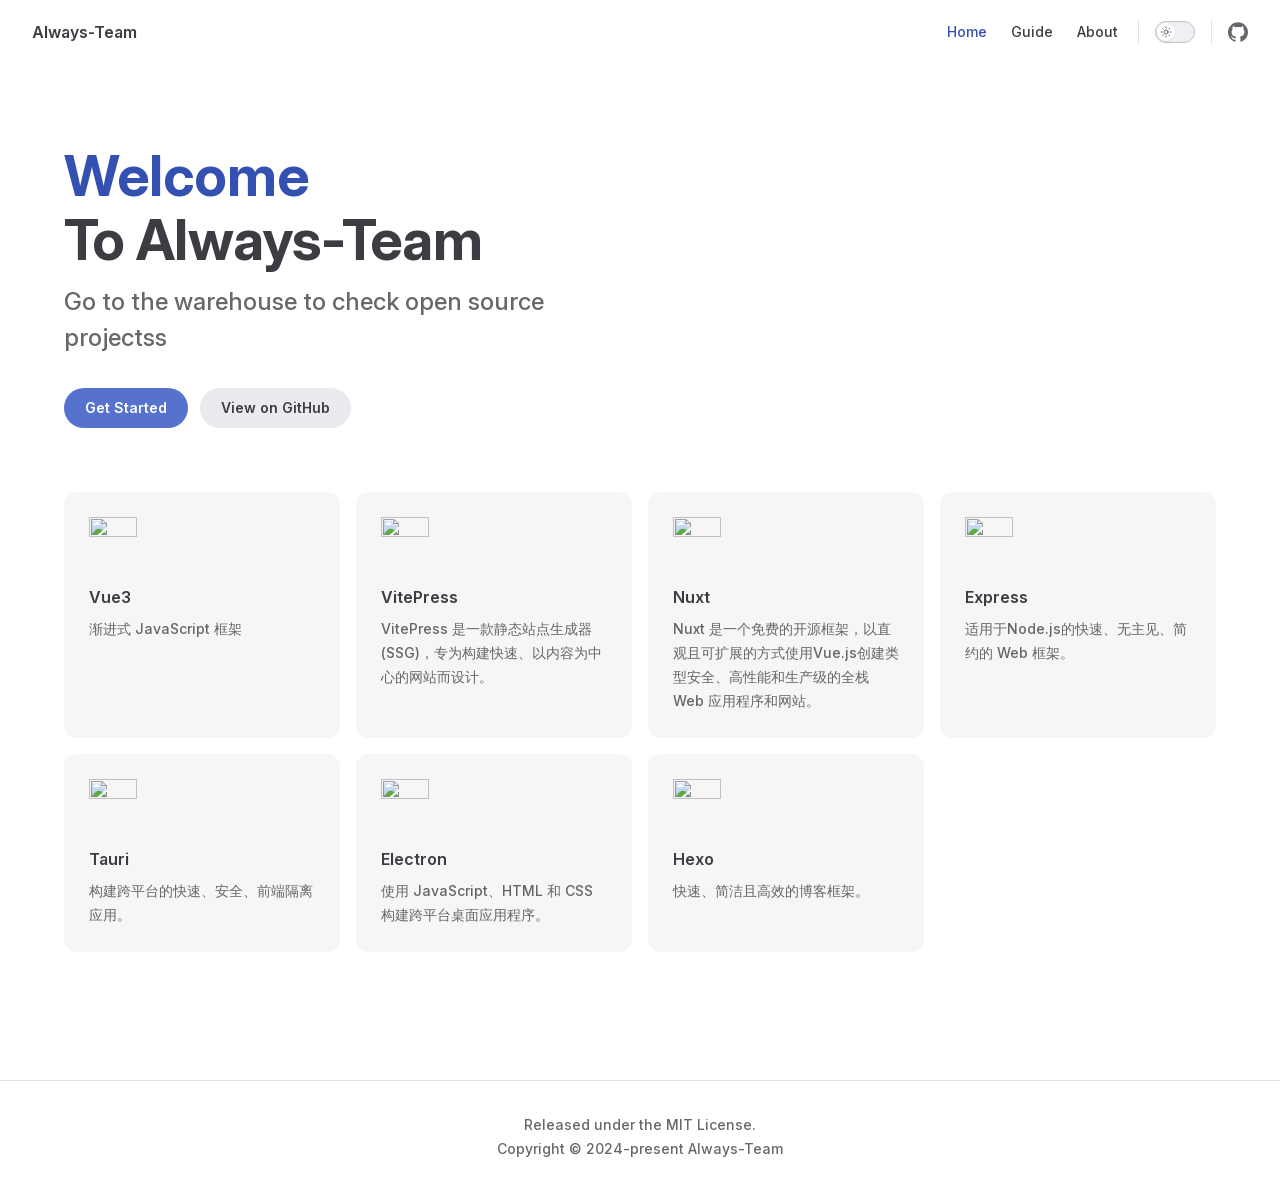
==== commit c5220dd3: "Deploy to GitHub pages" ====
--- a/index.html
+++ b/index.html
@@ -5,20 +5,20 @@
     <meta name="viewport" content="width=device-width,initial-scale=1">
     <title>Always-Team</title>
     <meta name="description" content="Always-Team description">
-    <meta name="generator" content="VitePress v1.0.0-rc.44">
-    <link rel="preload stylesheet" href="/assets/style.GY7LoYjt.css" as="style">
+    <meta name="generator" content="VitePress v1.1.4">
+    <link rel="preload stylesheet" href="/assets/style.DjFoGsfx.css" as="style">
     
-    <script type="module" src="/assets/app.iBEdOZyK.js"></script>
-    <link rel="preload" href="/assets/inter-roman-latin.bvIUbFQP.woff2" as="font" type="font/woff2" crossorigin="">
-    <link rel="modulepreload" href="/assets/chunks/framework.UTeGReHk.js">
-    <link rel="modulepreload" href="/assets/chunks/theme.dtdamm7W.js">
-    <link rel="modulepreload" href="/assets/index.md.dl7B1IEN.lean.js">
+    <script type="module" src="/assets/app.B5gR_r6i.js"></script>
+    <link rel="preload" href="/assets/inter-roman-latin.Di8DUHzh.woff2" as="font" type="font/woff2" crossorigin="">
+    <link rel="modulepreload" href="/assets/chunks/theme.DTNvPun6.js">
+    <link rel="modulepreload" href="/assets/chunks/framework.B4tvSGrt.js">
+    <link rel="modulepreload" href="/assets/index.md.BoUKi9jY.lean.js">
     <script id="check-dark-mode">(()=>{const e=localStorage.getItem("vitepress-theme-appearance")||"auto",a=window.matchMedia("(prefers-color-scheme: dark)").matches;(!e||e==="auto"?a:e==="dark")&&document.documentElement.classList.add("dark")})();</script>
     <script id="check-mac-os">document.documentElement.classList.toggle("mac",/Mac|iPhone|iPod|iPad/i.test(navigator.platform));</script>
   </head>
   <body>
-    <div id="app"><div class="Layout" data-v-d8b57b2d><!--[--><!--]--><!--[--><span tabindex="-1" data-v-c8291ffa></span><a href="#VPContent" class="VPSkipLink visually-hidden" data-v-c8291ffa> Skip to content </a><!--]--><!----><header class="VPNav" data-v-d8b57b2d data-v-7ad780c2><div class="VPNavBar top" data-v-7ad780c2 data-v-3efcd581><div class="wrapper" data-v-3efcd581><div class="container" data-v-3efcd581><div class="title" data-v-3efcd581><div class="VPNavBarTitle" data-v-3efcd581 data-v-0ad69264><a class="title" href="/" data-v-0ad69264><!--[--><!--]--><!----><span data-v-0ad69264>Always-Team</span><!--[--><!--]--></a></div></div><div class="content" data-v-3efcd581><div class="content-body" data-v-3efcd581><!--[--><!--]--><div class="VPNavBarSearch search" data-v-3efcd581><!----></div><nav aria-labelledby="main-nav-aria-label" class="VPNavBarMenu menu" data-v-3efcd581 data-v-f732b5d0><span id="main-nav-aria-label" class="visually-hidden" data-v-f732b5d0>Main Navigation</span><!--[--><!--[--><a class="VPLink link VPNavBarMenuLink active" href="/" tabindex="0" data-v-f732b5d0 data-v-cb318fec><!--[--><span data-v-cb318fec>Home</span><!--]--></a><!--]--><!--[--><a class="VPLink link VPNavBarMenuLink" href="/guide/" tabindex="0" data-v-f732b5d0 data-v-cb318fec><!--[--><span data-v-cb318fec>Guide</span><!--]--></a><!--]--><!--[--><a class="VPLink link VPNavBarMenuLink" href="/about" tabindex="0" data-v-f732b5d0 data-v-cb318fec><!--[--><span data-v-cb318fec>About</span><!--]--></a><!--]--><!--]--></nav><!----><div class="VPNavBarAppearance appearance" data-v-3efcd581 data-v-283b26e9><button class="VPSwitch VPSwitchAppearance" type="button" role="switch" title="Switch to dark theme" aria-checked="false" data-v-283b26e9 data-v-7df97737 data-v-b4ccac88><span class="check" data-v-b4ccac88><span class="icon" data-v-b4ccac88><!--[--><span class="vpi-sun sun" data-v-7df97737></span><span class="vpi-moon moon" data-v-7df97737></span><!--]--></span></span></button></div><div class="VPSocialLinks VPNavBarSocialLinks social-links" data-v-3efcd581 data-v-ef6192dc data-v-e71e869c><!--[--><a class="VPSocialLink no-icon" href="https://github.com/Always-Team" aria-label="github" target="_blank" rel="noopener" data-v-e71e869c data-v-358b6670><span class="vpi-social-github" /></a><!--]--></div><div class="VPFlyout VPNavBarExtra extra" data-v-3efcd581 data-v-8e87c032 data-v-af5898d3><button type="button" class="button" aria-haspopup="true" aria-expanded="false" aria-label="extra navigation" data-v-af5898d3><span class="vpi-more-horizontal icon" data-v-af5898d3></span></button><div class="menu" data-v-af5898d3><div class="VPMenu" data-v-af5898d3 data-v-e42ed9b3><!----><!--[--><!--[--><!----><div class="group" data-v-8e87c032><div class="item appearance" data-v-8e87c032><p class="label" data-v-8e87c032>Appearance</p><div class="appearance-action" data-v-8e87c032><button class="VPSwitch VPSwitchAppearance" type="button" role="switch" title="Switch to dark theme" aria-checked="false" data-v-8e87c032 data-v-7df97737 data-v-b4ccac88><span class="check" data-v-b4ccac88><span class="icon" data-v-b4ccac88><!--[--><span class="vpi-sun sun" data-v-7df97737></span><span class="vpi-moon moon" data-v-7df97737></span><!--]--></span></span></button></div></div></div><div class="group" data-v-8e87c032><div class="item social-links" data-v-8e87c032><div class="VPSocialLinks social-links-list" data-v-8e87c032 data-v-e71e869c><!--[--><a class="VPSocialLink no-icon" href="https://github.com/Always-Team" aria-label="github" target="_blank" rel="noopener" data-v-e71e869c data-v-358b6670><span class="vpi-social-github" /></a><!--]--></div></div></div><!--]--><!--]--></div></div></div><!--[--><!--]--><button type="button" class="VPNavBarHamburger hamburger" aria-label="mobile navigation" aria-expanded="false" aria-controls="VPNavScreen" data-v-3efcd581 data-v-6bee1efd><span class="container" data-v-6bee1efd><span class="top" data-v-6bee1efd></span><span class="middle" data-v-6bee1efd></span><span class="bottom" data-v-6bee1efd></span></span></button></div></div></div></div><div class="divider" data-v-3efcd581><div class="divider-line" data-v-3efcd581></div></div></div><!----></header><!----><!----><div class="VPContent is-home" id="VPContent" data-v-d8b57b2d data-v-9a6c75ad><div class="VPHome" data-v-9a6c75ad data-v-07b1ad08><!--[--><!--]--><div class="VPHero VPHomeHero" data-v-07b1ad08 data-v-b10c5094><div class="container" data-v-b10c5094><div class="main" data-v-b10c5094><!--[--><!--]--><!--[--><h1 class="name" data-v-b10c5094><span class="clip" data-v-b10c5094>Welcome</span></h1><p class="text" data-v-b10c5094>To Always-Team</p><p class="tagline" data-v-b10c5094>Go to the warehouse to check open source projectss</p><!--]--><!--[--><!--]--><div class="actions" data-v-b10c5094><!--[--><div class="action" data-v-b10c5094><a class="VPButton medium brand" href="/guide/" data-v-b10c5094 data-v-c9cf0e3c>Get Started</a></div><div class="action" data-v-b10c5094><a class="VPButton medium alt" href="https://github.com/Always-Team" target="_blank" rel="noreferrer" data-v-b10c5094 data-v-c9cf0e3c>View on GitHub</a></div><!--]--></div><!--[--><!--]--></div><!----></div></div><!--[--><!--]--><!--[--><!--]--><div class="VPFeatures VPHomeFeatures" data-v-07b1ad08 data-v-b1eea84a><div class="container" data-v-b1eea84a><div class="items" data-v-b1eea84a><!--[--><div class="grid-4 item" data-v-b1eea84a><a class="VPLink link vp-external-link-icon no-icon VPFeature" href="https://github.com/Always-Team/vue3-elementplus-ts-template" target="_blank" rel="noreferrer" data-v-b1eea84a data-v-bd37d1a2><!--[--><article class="box" data-v-bd37d1a2><!--[--><img class="VPImage" src="https://vuejs.org/logo.svg" height="48" width="48" alt data-v-ab19afbb><!--]--><h2 class="title" data-v-bd37d1a2>Vue3</h2><p class="details" data-v-bd37d1a2>渐进式 JavaScript 框架</p><!----></article><!--]--></a></div><div class="grid-4 item" data-v-b1eea84a><a class="VPLink link vp-external-link-icon no-icon VPFeature" href="https://github.com/Always-Team/vitepress-template" target="_blank" rel="noreferrer" data-v-b1eea84a data-v-bd37d1a2><!--[--><article class="box" data-v-bd37d1a2><!--[--><img class="VPImage" src="https://vitepress.dev/vitepress-logo-mini.svg" height="48" width="48" alt data-v-ab19afbb><!--]--><h2 class="title" data-v-bd37d1a2>VitePress</h2><p class="details" data-v-bd37d1a2>VitePress 是一款静态站点生成器(SSG)，专为构建快速、以内容为中心的网站而设计。</p><!----></article><!--]--></a></div><div class="grid-4 item" data-v-b1eea84a><a class="VPLink link vp-external-link-icon no-icon VPFeature" href="https://github.com/Always-Team/nuxt-template" target="_blank" rel="noreferrer" data-v-b1eea84a data-v-bd37d1a2><!--[--><article class="box" data-v-bd37d1a2><!--[--><img class="VPImage" src="https://nuxt.com/icon.png" height="48" width="48" alt data-v-ab19afbb><!--]--><h2 class="title" data-v-bd37d1a2>Nuxt</h2><p class="details" data-v-bd37d1a2>Nuxt 是一个免费的开源框架，以直观且可扩展的方式使用Vue.js创建类型安全、高性能和生产级的全栈 Web 应用程序和网站。</p><!----></article><!--]--></a></div><div class="grid-4 item" data-v-b1eea84a><a class="VPLink link vp-external-link-icon no-icon VPFeature" href="https://github.com/Always-Team/express-template" target="_blank" rel="noreferrer" data-v-b1eea84a data-v-bd37d1a2><!--[--><article class="box" data-v-bd37d1a2><!--[--><img class="VPImage" src="https://expressjs.com/images/favicon.png" height="48" width="48" alt data-v-ab19afbb><!--]--><h2 class="title" data-v-bd37d1a2>Express</h2><p class="details" data-v-bd37d1a2>适用于Node.js的快速、无主见、简约的 Web 框架。</p><!----></article><!--]--></a></div><div class="grid-4 item" data-v-b1eea84a><a class="VPLink link vp-external-link-icon no-icon VPFeature" href="https://github.com/Always-Team/tauri-template" target="_blank" rel="noreferrer" data-v-b1eea84a data-v-bd37d1a2><!--[--><article class="box" data-v-bd37d1a2><!--[--><img class="VPImage" src="https://tauri.app/meta/favicon-96x96.png" height="48" width="48" alt data-v-ab19afbb><!--]--><h2 class="title" data-v-bd37d1a2>Tauri</h2><p class="details" data-v-bd37d1a2>构建跨平台的快速、安全、前端隔离应用。</p><!----></article><!--]--></a></div><div class="grid-4 item" data-v-b1eea84a><a class="VPLink link vp-external-link-icon no-icon VPFeature" href="https://github.com/Always-Team/Electron-template" target="_blank" rel="noreferrer" data-v-b1eea84a data-v-bd37d1a2><!--[--><article class="box" data-v-bd37d1a2><!--[--><img class="VPImage" src="https://www.electronjs.org/assets/img/favicon.ico" height="48" width="48" alt data-v-ab19afbb><!--]--><h2 class="title" data-v-bd37d1a2>Electron</h2><p class="details" data-v-bd37d1a2>使用 JavaScript、HTML 和 CSS 构建跨平台桌面应用程序。</p><!----></article><!--]--></a></div><div class="grid-4 item" data-v-b1eea84a><a class="VPLink link vp-external-link-icon no-icon VPFeature" href="https://github.com/Always-Team/Hexo-template" target="_blank" rel="noreferrer" data-v-b1eea84a data-v-bd37d1a2><!--[--><article class="box" data-v-bd37d1a2><!--[--><img class="VPImage" src="https://hexo.io/icon/favicon-196x196.png" height="48" width="48" alt data-v-ab19afbb><!--]--><h2 class="title" data-v-bd37d1a2>Hexo</h2><p class="details" data-v-bd37d1a2>快速、简洁且高效的博客框架。</p><!----></article><!--]--></a></div><!--]--></div></div></div><!--[--><!--]--><div class="vp-doc container" style="--vp-offset:calc(50% - Infinitypx);" data-v-07b1ad08 data-v-d59ac166><!--[--><div style="position:relative;" data-v-07b1ad08><div></div></div><!--]--></div></div></div><footer class="VPFooter" data-v-d8b57b2d data-v-566314d4><div class="container" data-v-566314d4><p class="message" data-v-566314d4>Released under the MIT License.</p><p class="copyright" data-v-566314d4>Copyright © 2023-present Always-Team</p></div></footer><!--[--><!--]--></div></div>
-    <script>window.__VP_HASH_MAP__=JSON.parse("{\"guide_index.md\":\"kZVDVhXp\",\"index.md\":\"dl7B1IEN\",\"guide_template_hexo.md\":\"X9JKMObg\",\"guide_template_vue.md\":\"7mXFeCer\",\"about.md\":\"XQ7CpinQ\",\"guide_template_vitepress.md\":\"tds6U_HI\",\"readme.md\":\"LZsOBwl0\"}");window.__VP_SITE_DATA__=JSON.parse("{\"lang\":\"zh-CN\",\"dir\":\"ltr\",\"title\":\"Always-Team\",\"description\":\"Always-Team description\",\"base\":\"/\",\"head\":[],\"router\":{\"prefetchLinks\":true},\"appearance\":true,\"themeConfig\":{\"nav\":[{\"text\":\"Home\",\"link\":\"/\"},{\"text\":\"Guide\",\"link\":\"/guide/\"},{\"text\":\"About\",\"link\":\"/about\"}],\"socialLinks\":[{\"icon\":\"github\",\"link\":\"https://github.com/Always-Team\"}],\"sidebar\":{\"/guide/\":[{\"text\":\"Guide\",\"items\":[{\"text\":\"关于\",\"link\":\"/guide/\"}]},{\"text\":\"Template\",\"items\":[{\"text\":\"Vue\",\"link\":\"/guide/template/vue\"},{\"text\":\"VitePress\",\"link\":\"/guide/template/vitepress\"},{\"text\":\"hexo\",\"link\":\"/guide/template/hexo\"}]}]},\"footer\":{\"message\":\"Released under the MIT License.\",\"copyright\":\"Copyright © 2023-present Always-Team\"},\"editLink\":{\"pattern\":\"https://github.com/Always-Team/always-team.github.io/blob/master/:path\",\"text\":\"在 GitHub 上编辑此页面\"}},\"locales\":{},\"scrollOffset\":134,\"cleanUrls\":true}");</script>
+    <div id="app"><div class="Layout" data-v-d8b57b2d><!--[--><!--]--><!--[--><span tabindex="-1" data-v-c8291ffa></span><a href="#VPContent" class="VPSkipLink visually-hidden" data-v-c8291ffa> Skip to content </a><!--]--><!----><header class="VPNav" data-v-d8b57b2d data-v-7ad780c2><div class="VPNavBar home top" data-v-7ad780c2 data-v-844edcde><div class="wrapper" data-v-844edcde><div class="container" data-v-844edcde><div class="title" data-v-844edcde><div class="VPNavBarTitle" data-v-844edcde data-v-0ad69264><a class="title" href="/" data-v-0ad69264><!--[--><!--]--><!----><span data-v-0ad69264>Always-Team</span><!--[--><!--]--></a></div></div><div class="content" data-v-844edcde><div class="content-body" data-v-844edcde><!--[--><!--]--><div class="VPNavBarSearch search" data-v-844edcde><!----></div><nav aria-labelledby="main-nav-aria-label" class="VPNavBarMenu menu" data-v-844edcde data-v-f732b5d0><span id="main-nav-aria-label" class="visually-hidden" data-v-f732b5d0>Main Navigation</span><!--[--><!--[--><a class="VPLink link VPNavBarMenuLink active" href="/" tabindex="0" data-v-f732b5d0 data-v-08fbf4b6><!--[--><span data-v-08fbf4b6>Home</span><!--]--></a><!--]--><!--[--><a class="VPLink link VPNavBarMenuLink" href="/guide/" tabindex="0" data-v-f732b5d0 data-v-08fbf4b6><!--[--><span data-v-08fbf4b6>Guide</span><!--]--></a><!--]--><!--[--><a class="VPLink link VPNavBarMenuLink" href="/about" tabindex="0" data-v-f732b5d0 data-v-08fbf4b6><!--[--><span data-v-08fbf4b6>About</span><!--]--></a><!--]--><!--]--></nav><!----><div class="VPNavBarAppearance appearance" data-v-844edcde data-v-283b26e9><button class="VPSwitch VPSwitchAppearance" type="button" role="switch" title="Switch to dark theme" aria-checked="false" data-v-283b26e9 data-v-7df97737 data-v-b4ccac88><span class="check" data-v-b4ccac88><span class="icon" data-v-b4ccac88><!--[--><span class="vpi-sun sun" data-v-7df97737></span><span class="vpi-moon moon" data-v-7df97737></span><!--]--></span></span></button></div><div class="VPSocialLinks VPNavBarSocialLinks social-links" data-v-844edcde data-v-ef6192dc data-v-e71e869c><!--[--><a class="VPSocialLink no-icon" href="https://github.com/Always-Team" aria-label="github" target="_blank" rel="noopener" data-v-e71e869c data-v-358b6670><span class="vpi-social-github" /></a><!--]--></div><div class="VPFlyout VPNavBarExtra extra" data-v-844edcde data-v-8e87c032 data-v-af5898d3><button type="button" class="button" aria-haspopup="true" aria-expanded="false" aria-label="extra navigation" data-v-af5898d3><span class="vpi-more-horizontal icon" data-v-af5898d3></span></button><div class="menu" data-v-af5898d3><div class="VPMenu" data-v-af5898d3 data-v-e42ed9b3><!----><!--[--><!--[--><!----><div class="group" data-v-8e87c032><div class="item appearance" data-v-8e87c032><p class="label" data-v-8e87c032>Appearance</p><div class="appearance-action" data-v-8e87c032><button class="VPSwitch VPSwitchAppearance" type="button" role="switch" title="Switch to dark theme" aria-checked="false" data-v-8e87c032 data-v-7df97737 data-v-b4ccac88><span class="check" data-v-b4ccac88><span class="icon" data-v-b4ccac88><!--[--><span class="vpi-sun sun" data-v-7df97737></span><span class="vpi-moon moon" data-v-7df97737></span><!--]--></span></span></button></div></div></div><div class="group" data-v-8e87c032><div class="item social-links" data-v-8e87c032><div class="VPSocialLinks social-links-list" data-v-8e87c032 data-v-e71e869c><!--[--><a class="VPSocialLink no-icon" href="https://github.com/Always-Team" aria-label="github" target="_blank" rel="noopener" data-v-e71e869c data-v-358b6670><span class="vpi-social-github" /></a><!--]--></div></div></div><!--]--><!--]--></div></div></div><!--[--><!--]--><button type="button" class="VPNavBarHamburger hamburger" aria-label="mobile navigation" aria-expanded="false" aria-controls="VPNavScreen" data-v-844edcde data-v-6bee1efd><span class="container" data-v-6bee1efd><span class="top" data-v-6bee1efd></span><span class="middle" data-v-6bee1efd></span><span class="bottom" data-v-6bee1efd></span></span></button></div></div></div></div><div class="divider" data-v-844edcde><div class="divider-line" data-v-844edcde></div></div></div><!----></header><!----><!----><div class="VPContent is-home" id="VPContent" data-v-d8b57b2d data-v-9a6c75ad><div class="VPHome" data-v-9a6c75ad data-v-07b1ad08><!--[--><!--]--><div class="VPHero VPHomeHero" data-v-07b1ad08 data-v-b10c5094><div class="container" data-v-b10c5094><div class="main" data-v-b10c5094><!--[--><!--]--><!--[--><h1 class="name" data-v-b10c5094><span class="clip" data-v-b10c5094>Welcome</span></h1><p class="text" data-v-b10c5094>To Always-Team</p><p class="tagline" data-v-b10c5094>Go to the warehouse to check open source projectss</p><!--]--><!--[--><!--]--><div class="actions" data-v-b10c5094><!--[--><div class="action" data-v-b10c5094><a class="VPButton medium brand" href="/guide/" data-v-b10c5094 data-v-c9cf0e3c>Get Started</a></div><div class="action" data-v-b10c5094><a class="VPButton medium alt" href="https://github.com/Always-Team" target="_blank" rel="noreferrer" data-v-b10c5094 data-v-c9cf0e3c>View on GitHub</a></div><!--]--></div><!--[--><!--]--></div><!----></div></div><!--[--><!--]--><!--[--><!--]--><div class="VPFeatures VPHomeFeatures" data-v-07b1ad08 data-v-b1eea84a><div class="container" data-v-b1eea84a><div class="items" data-v-b1eea84a><!--[--><div class="grid-4 item" data-v-b1eea84a><a class="VPLink link vp-external-link-icon no-icon VPFeature" href="https://github.com/Always-Team/vue3-elementplus-ts-template" target="_blank" rel="noreferrer" data-v-b1eea84a data-v-bd37d1a2><!--[--><article class="box" data-v-bd37d1a2><!--[--><img class="VPImage" src="https://vuejs.org/logo.svg" height="48" width="48" alt data-v-ab19afbb><!--]--><h2 class="title" data-v-bd37d1a2>Vue3</h2><p class="details" data-v-bd37d1a2>渐进式 JavaScript 框架</p><!----></article><!--]--></a></div><div class="grid-4 item" data-v-b1eea84a><a class="VPLink link vp-external-link-icon no-icon VPFeature" href="https://github.com/Always-Team/vitepress-template" target="_blank" rel="noreferrer" data-v-b1eea84a data-v-bd37d1a2><!--[--><article class="box" data-v-bd37d1a2><!--[--><img class="VPImage" src="https://vitepress.dev/vitepress-logo-mini.svg" height="48" width="48" alt data-v-ab19afbb><!--]--><h2 class="title" data-v-bd37d1a2>VitePress</h2><p class="details" data-v-bd37d1a2>VitePress 是一款静态站点生成器(SSG)，专为构建快速、以内容为中心的网站而设计。</p><!----></article><!--]--></a></div><div class="grid-4 item" data-v-b1eea84a><a class="VPLink link vp-external-link-icon no-icon VPFeature" href="https://github.com/Always-Team/nuxt-template" target="_blank" rel="noreferrer" data-v-b1eea84a data-v-bd37d1a2><!--[--><article class="box" data-v-bd37d1a2><!--[--><img class="VPImage" src="https://nuxt.com/icon.png" height="48" width="48" alt data-v-ab19afbb><!--]--><h2 class="title" data-v-bd37d1a2>Nuxt</h2><p class="details" data-v-bd37d1a2>Nuxt 是一个免费的开源框架，以直观且可扩展的方式使用Vue.js创建类型安全、高性能和生产级的全栈 Web 应用程序和网站。</p><!----></article><!--]--></a></div><div class="grid-4 item" data-v-b1eea84a><a class="VPLink link vp-external-link-icon no-icon VPFeature" href="https://github.com/Always-Team/express-template" target="_blank" rel="noreferrer" data-v-b1eea84a data-v-bd37d1a2><!--[--><article class="box" data-v-bd37d1a2><!--[--><img class="VPImage" src="https://expressjs.com/images/favicon.png" height="48" width="48" alt data-v-ab19afbb><!--]--><h2 class="title" data-v-bd37d1a2>Express</h2><p class="details" data-v-bd37d1a2>适用于Node.js的快速、无主见、简约的 Web 框架。</p><!----></article><!--]--></a></div><div class="grid-4 item" data-v-b1eea84a><a class="VPLink link vp-external-link-icon no-icon VPFeature" href="https://github.com/Always-Team/tauri-template" target="_blank" rel="noreferrer" data-v-b1eea84a data-v-bd37d1a2><!--[--><article class="box" data-v-bd37d1a2><!--[--><img class="VPImage" src="https://tauri.app/meta/favicon-96x96.png" height="48" width="48" alt data-v-ab19afbb><!--]--><h2 class="title" data-v-bd37d1a2>Tauri</h2><p class="details" data-v-bd37d1a2>构建跨平台的快速、安全、前端隔离应用。</p><!----></article><!--]--></a></div><div class="grid-4 item" data-v-b1eea84a><a class="VPLink link vp-external-link-icon no-icon VPFeature" href="https://github.com/Always-Team/Electron-template" target="_blank" rel="noreferrer" data-v-b1eea84a data-v-bd37d1a2><!--[--><article class="box" data-v-bd37d1a2><!--[--><img class="VPImage" src="https://www.electronjs.org/assets/img/favicon.ico" height="48" width="48" alt data-v-ab19afbb><!--]--><h2 class="title" data-v-bd37d1a2>Electron</h2><p class="details" data-v-bd37d1a2>使用 JavaScript、HTML 和 CSS 构建跨平台桌面应用程序。</p><!----></article><!--]--></a></div><div class="grid-4 item" data-v-b1eea84a><a class="VPLink link vp-external-link-icon no-icon VPFeature" href="https://github.com/Always-Team/Hexo-template" target="_blank" rel="noreferrer" data-v-b1eea84a data-v-bd37d1a2><!--[--><article class="box" data-v-bd37d1a2><!--[--><img class="VPImage" src="https://hexo.io/icon/favicon-196x196.png" height="48" width="48" alt data-v-ab19afbb><!--]--><h2 class="title" data-v-bd37d1a2>Hexo</h2><p class="details" data-v-bd37d1a2>快速、简洁且高效的博客框架。</p><!----></article><!--]--></a></div><!--]--></div></div></div><!--[--><!--]--><div class="vp-doc container" style="--vp-offset:calc(50% - Infinitypx);" data-v-07b1ad08 data-v-d59ac166><!--[--><div style="position:relative;" data-v-07b1ad08><div></div></div><!--]--></div></div></div><footer class="VPFooter" data-v-d8b57b2d data-v-566314d4><div class="container" data-v-566314d4><p class="message" data-v-566314d4>Released under the MIT License.</p><p class="copyright" data-v-566314d4>Copyright © 2024-present Always-Team</p></div></footer><!--[--><!--]--></div></div>
+    <script>window.__VP_HASH_MAP__=JSON.parse("{\"guide_template_hexo.md\":\"DJxdK0x2\",\"guide_template_vitepress.md\":\"DdJBHAol\",\"guide_template_vue.md\":\"DItlocr0\",\"readme.md\":\"DPTDYi1i\",\"about.md\":\"3AJah3Dl\",\"index.md\":\"BoUKi9jY\",\"guide_index.md\":\"CSzZxoop\"}");window.__VP_SITE_DATA__=JSON.parse("{\"lang\":\"zh-CN\",\"dir\":\"ltr\",\"title\":\"Always-Team\",\"description\":\"Always-Team description\",\"base\":\"/\",\"head\":[],\"router\":{\"prefetchLinks\":true},\"appearance\":true,\"themeConfig\":{\"nav\":[{\"text\":\"Home\",\"link\":\"/\"},{\"text\":\"Guide\",\"link\":\"/guide/\"},{\"text\":\"About\",\"link\":\"/about\"}],\"socialLinks\":[{\"icon\":\"github\",\"link\":\"https://github.com/Always-Team\"}],\"sidebar\":{\"/guide/\":[{\"text\":\"Guide\",\"items\":[{\"text\":\"关于\",\"link\":\"/guide/\"}]},{\"text\":\"Template\",\"items\":[{\"text\":\"Vue\",\"link\":\"/guide/template/vue\"},{\"text\":\"VitePress\",\"link\":\"/guide/template/vitepress\"},{\"text\":\"hexo\",\"link\":\"/guide/template/hexo\"}]}]},\"footer\":{\"message\":\"Released under the MIT License.\",\"copyright\":\"Copyright © 2024-present Always-Team\"},\"editLink\":{\"pattern\":\"https://github.com/Always-Team/always-team.github.io/blob/master/:path\",\"text\":\"在 GitHub 上编辑此页面\"}},\"locales\":{},\"scrollOffset\":134,\"cleanUrls\":true}");</script>
     
   </body>
 </html>
--- a/assets/style.DjFoGsfx.css
+++ b/assets/style.DjFoGsfx.css
@@ -0,0 +1 @@
+@font-face{font-family:Inter;font-style:normal;font-weight:100 900;font-display:swap;src:url(/assets/inter-roman-cyrillic-ext.BBPuwvHQ.woff2) format("woff2");unicode-range:U+0460-052F,U+1C80-1C88,U+20B4,U+2DE0-2DFF,U+A640-A69F,U+FE2E-FE2F}@font-face{font-family:Inter;font-style:normal;font-weight:100 900;font-display:swap;src:url(/assets/inter-roman-cyrillic.C5lxZ8CY.woff2) format("woff2");unicode-range:U+0301,U+0400-045F,U+0490-0491,U+04B0-04B1,U+2116}@font-face{font-family:Inter;font-style:normal;font-weight:100 900;font-display:swap;src:url(/assets/inter-roman-greek-ext.CqjqNYQ-.woff2) format("woff2");unicode-range:U+1F00-1FFF}@font-face{font-family:Inter;font-style:normal;font-weight:100 900;font-display:swap;src:url(/assets/inter-roman-greek.BBVDIX6e.woff2) format("woff2");unicode-range:U+0370-0377,U+037A-037F,U+0384-038A,U+038C,U+038E-03A1,U+03A3-03FF}@font-face{font-family:Inter;font-style:normal;font-weight:100 900;font-display:swap;src:url(/assets/inter-roman-vietnamese.BjW4sHH5.woff2) format("woff2");unicode-range:U+0102-0103,U+0110-0111,U+0128-0129,U+0168-0169,U+01A0-01A1,U+01AF-01B0,U+0300-0301,U+0303-0304,U+0308-0309,U+0323,U+0329,U+1EA0-1EF9,U+20AB}@font-face{font-family:Inter;font-style:normal;font-weight:100 900;font-display:swap;src:url(/assets/inter-roman-latin-ext.4ZJIpNVo.woff2) format("woff2");unicode-range:U+0100-02AF,U+0304,U+0308,U+0329,U+1E00-1E9F,U+1EF2-1EFF,U+2020,U+20A0-20AB,U+20AD-20C0,U+2113,U+2C60-2C7F,U+A720-A7FF}@font-face{font-family:Inter;font-style:normal;font-weight:100 900;font-display:swap;src:url(/assets/inter-roman-latin.Di8DUHzh.woff2) format("woff2");unicode-range:U+0000-00FF,U+0131,U+0152-0153,U+02BB-02BC,U+02C6,U+02DA,U+02DC,U+0304,U+0308,U+0329,U+2000-206F,U+2074,U+20AC,U+2122,U+2191,U+2193,U+2212,U+2215,U+FEFF,U+FFFD}@font-face{font-family:Inter;font-style:italic;font-weight:100 900;font-display:swap;src:url(/assets/inter-italic-cyrillic-ext.r48I6akx.woff2) format("woff2");unicode-range:U+0460-052F,U+1C80-1C88,U+20B4,U+2DE0-2DFF,U+A640-A69F,U+FE2E-FE2F}@font-face{font-family:Inter;font-style:italic;font-weight:100 900;font-display:swap;src:url(/assets/inter-italic-cyrillic.By2_1cv3.woff2) format("woff2");unicode-range:U+0301,U+0400-045F,U+0490-0491,U+04B0-04B1,U+2116}@font-face{font-family:Inter;font-style:italic;font-weight:100 900;font-display:swap;src:url(/assets/inter-italic-greek-ext.1u6EdAuj.woff2) format("woff2");unicode-range:U+1F00-1FFF}@font-face{font-family:Inter;font-style:italic;font-weight:100 900;font-display:swap;src:url(/assets/inter-italic-greek.DJ8dCoTZ.woff2) format("woff2");unicode-range:U+0370-0377,U+037A-037F,U+0384-038A,U+038C,U+038E-03A1,U+03A3-03FF}@font-face{font-family:Inter;font-style:italic;font-weight:100 900;font-display:swap;src:url(/assets/inter-italic-vietnamese.BSbpV94h.woff2) format("woff2");unicode-range:U+0102-0103,U+0110-0111,U+0128-0129,U+0168-0169,U+01A0-01A1,U+01AF-01B0,U+0300-0301,U+0303-0304,U+0308-0309,U+0323,U+0329,U+1EA0-1EF9,U+20AB}@font-face{font-family:Inter;font-style:italic;font-weight:100 900;font-display:swap;src:url(/assets/inter-italic-latin-ext.CN1xVJS-.woff2) format("woff2");unicode-range:U+0100-02AF,U+0304,U+0308,U+0329,U+1E00-1E9F,U+1EF2-1EFF,U+2020,U+20A0-20AB,U+20AD-20C0,U+2113,U+2C60-2C7F,U+A720-A7FF}@font-face{font-family:Inter;font-style:italic;font-weight:100 900;font-display:swap;src:url(/assets/inter-italic-latin.C2AdPX0b.woff2) format("woff2");unicode-range:U+0000-00FF,U+0131,U+0152-0153,U+02BB-02BC,U+02C6,U+02DA,U+02DC,U+0304,U+0308,U+0329,U+2000-206F,U+2074,U+20AC,U+2122,U+2191,U+2193,U+2212,U+2215,U+FEFF,U+FFFD}@font-face{font-family:Punctuation SC;font-weight:400;src:local("PingFang SC Regular"),local("Noto Sans CJK SC"),local("Microsoft YaHei");unicode-range:U+201C,U+201D,U+2018,U+2019,U+2E3A,U+2014,U+2013,U+2026,U+00B7,U+007E,U+002F}@font-face{font-family:Punctuation SC;font-weight:500;src:local("PingFang SC Medium"),local("Noto Sans CJK SC"),local("Microsoft YaHei");unicode-range:U+201C,U+201D,U+2018,U+2019,U+2E3A,U+2014,U+2013,U+2026,U+00B7,U+007E,U+002F}@font-face{font-family:Punctuation SC;font-weight:600;src:local("PingFang SC Semibold"),local("Noto Sans CJK SC Bold"),local("Microsoft YaHei Bold");unicode-range:U+201C,U+201D,U+2018,U+2019,U+2E3A,U+2014,U+2013,U+2026,U+00B7,U+007E,U+002F}@font-face{font-family:Punctuation SC;font-weight:700;src:local("PingFang SC Semibold"),local("Noto Sans CJK SC Bold"),local("Microsoft YaHei Bold");unicode-range:U+201C,U+201D,U+2018,U+2019,U+2E3A,U+2014,U+2013,U+2026,U+00B7,U+007E,U+002F}:root{--vp-c-white: #ffffff;--vp-c-black: #000000;--vp-c-neutral: var(--vp-c-black);--vp-c-neutral-inverse: var(--vp-c-white)}.dark{--vp-c-neutral: var(--vp-c-white);--vp-c-neutral-inverse: var(--vp-c-black)}:root{--vp-c-gray-1: #dddde3;--vp-c-gray-2: #e4e4e9;--vp-c-gray-3: #ebebef;--vp-c-gray-soft: rgba(142, 150, 170, .14);--vp-c-indigo-1: #3451b2;--vp-c-indigo-2: #3a5ccc;--vp-c-indigo-3: #5672cd;--vp-c-indigo-soft: rgba(100, 108, 255, .14);--vp-c-purple-1: #6f42c1;--vp-c-purple-2: #7e4cc9;--vp-c-purple-3: #8e5cd9;--vp-c-purple-soft: rgba(159, 122, 234, .14);--vp-c-green-1: #18794e;--vp-c-green-2: #299764;--vp-c-green-3: #30a46c;--vp-c-green-soft: rgba(16, 185, 129, .14);--vp-c-yellow-1: #915930;--vp-c-yellow-2: #946300;--vp-c-yellow-3: #9f6a00;--vp-c-yellow-soft: rgba(234, 179, 8, .14);--vp-c-red-1: #b8272c;--vp-c-red-2: #d5393e;--vp-c-red-3: #e0575b;--vp-c-red-soft: rgba(244, 63, 94, .14);--vp-c-sponsor: #db2777}.dark{--vp-c-gray-1: #515c67;--vp-c-gray-2: #414853;--vp-c-gray-3: #32363f;--vp-c-gray-soft: rgba(101, 117, 133, .16);--vp-c-indigo-1: #a8b1ff;--vp-c-indigo-2: #5c73e7;--vp-c-indigo-3: #3e63dd;--vp-c-indigo-soft: rgba(100, 108, 255, .16);--vp-c-purple-1: #c8abfa;--vp-c-purple-2: #a879e6;--vp-c-purple-3: #8e5cd9;--vp-c-purple-soft: rgba(159, 122, 234, .16);--vp-c-green-1: #3dd68c;--vp-c-green-2: #30a46c;--vp-c-green-3: #298459;--vp-c-green-soft: rgba(16, 185, 129, .16);--vp-c-yellow-1: #f9b44e;--vp-c-yellow-2: #da8b17;--vp-c-yellow-3: #a46a0a;--vp-c-yellow-soft: rgba(234, 179, 8, .16);--vp-c-red-1: #f66f81;--vp-c-red-2: #f14158;--vp-c-red-3: #b62a3c;--vp-c-red-soft: rgba(244, 63, 94, .16)}:root{--vp-c-bg: #ffffff;--vp-c-bg-alt: #f6f6f7;--vp-c-bg-elv: #ffffff;--vp-c-bg-soft: #f6f6f7}.dark{--vp-c-bg: #1b1b1f;--vp-c-bg-alt: #161618;--vp-c-bg-elv: #202127;--vp-c-bg-soft: #202127}:root{--vp-c-border: #c2c2c4;--vp-c-divider: #e2e2e3;--vp-c-gutter: #e2e2e3}.dark{--vp-c-border: #3c3f44;--vp-c-divider: #2e2e32;--vp-c-gutter: #000000}:root{--vp-c-text-1: rgba(60, 60, 67);--vp-c-text-2: rgba(60, 60, 67, .78);--vp-c-text-3: rgba(60, 60, 67, .56)}.dark{--vp-c-text-1: rgba(255, 255, 245, .86);--vp-c-text-2: rgba(235, 235, 245, .6);--vp-c-text-3: rgba(235, 235, 245, .38)}:root{--vp-c-default-1: var(--vp-c-gray-1);--vp-c-default-2: var(--vp-c-gray-2);--vp-c-default-3: var(--vp-c-gray-3);--vp-c-default-soft: var(--vp-c-gray-soft);--vp-c-brand-1: var(--vp-c-indigo-1);--vp-c-brand-2: var(--vp-c-indigo-2);--vp-c-brand-3: var(--vp-c-indigo-3);--vp-c-brand-soft: var(--vp-c-indigo-soft);--vp-c-brand: var(--vp-c-brand-1);--vp-c-tip-1: var(--vp-c-brand-1);--vp-c-tip-2: var(--vp-c-brand-2);--vp-c-tip-3: var(--vp-c-brand-3);--vp-c-tip-soft: var(--vp-c-brand-soft);--vp-c-note-1: var(--vp-c-brand-1);--vp-c-note-2: var(--vp-c-brand-2);--vp-c-note-3: var(--vp-c-brand-3);--vp-c-note-soft: var(--vp-c-brand-soft);--vp-c-success-1: var(--vp-c-green-1);--vp-c-success-2: var(--vp-c-green-2);--vp-c-success-3: var(--vp-c-green-3);--vp-c-success-soft: var(--vp-c-green-soft);--vp-c-important-1: var(--vp-c-purple-1);--vp-c-important-2: var(--vp-c-purple-2);--vp-c-important-3: var(--vp-c-purple-3);--vp-c-important-soft: var(--vp-c-purple-soft);--vp-c-warning-1: var(--vp-c-yellow-1);--vp-c-warning-2: var(--vp-c-yellow-2);--vp-c-warning-3: var(--vp-c-yellow-3);--vp-c-warning-soft: var(--vp-c-yellow-soft);--vp-c-danger-1: var(--vp-c-red-1);--vp-c-danger-2: var(--vp-c-red-2);--vp-c-danger-3: var(--vp-c-red-3);--vp-c-danger-soft: var(--vp-c-red-soft);--vp-c-caution-1: var(--vp-c-red-1);--vp-c-caution-2: var(--vp-c-red-2);--vp-c-caution-3: var(--vp-c-red-3);--vp-c-caution-soft: var(--vp-c-red-soft)}:root{--vp-font-family-base: "Inter", ui-sans-serif, system-ui, sans-serif, "Apple Color Emoji", "Segoe UI Emoji", "Segoe UI Symbol", "Noto Color Emoji";--vp-font-family-mono: ui-monospace, "Menlo", "Monaco", "Consolas", "Liberation Mono", "Courier New", monospace;font-optical-sizing:auto}:root:lang(zh){--vp-font-family-base: "Punctuation SC", "Inter", ui-sans-serif, system-ui, "PingFang SC", "Noto Sans CJK SC", "Noto Sans SC", "Heiti SC", "DengXian", "Microsoft YaHei", sans-serif, "Apple Color Emoji", "Segoe UI Emoji", "Segoe UI Symbol", "Noto Color Emoji"}:root{--vp-shadow-1: 0 1px 2px rgba(0, 0, 0, .04), 0 1px 2px rgba(0, 0, 0, .06);--vp-shadow-2: 0 3px 12px rgba(0, 0, 0, .07), 0 1px 4px rgba(0, 0, 0, .07);--vp-shadow-3: 0 12px 32px rgba(0, 0, 0, .1), 0 2px 6px rgba(0, 0, 0, .08);--vp-shadow-4: 0 14px 44px rgba(0, 0, 0, .12), 0 3px 9px rgba(0, 0, 0, .12);--vp-shadow-5: 0 18px 56px rgba(0, 0, 0, .16), 0 4px 12px rgba(0, 0, 0, .16)}:root{--vp-z-index-footer: 10;--vp-z-index-local-nav: 20;--vp-z-index-nav: 30;--vp-z-index-layout-top: 40;--vp-z-index-backdrop: 50;--vp-z-index-sidebar: 60}@media (min-width: 960px){:root{--vp-z-index-sidebar: 25}}:root{--vp-layout-max-width: 1440px}:root{--vp-header-anchor-symbol: "#"}:root{--vp-code-line-height: 1.7;--vp-code-font-size: .875em;--vp-code-color: var(--vp-c-brand-1);--vp-code-link-color: var(--vp-c-brand-1);--vp-code-link-hover-color: var(--vp-c-brand-2);--vp-code-bg: var(--vp-c-default-soft);--vp-code-block-color: var(--vp-c-text-2);--vp-code-block-bg: var(--vp-c-bg-alt);--vp-code-block-divider-color: var(--vp-c-gutter);--vp-code-lang-color: var(--vp-c-text-3);--vp-code-line-highlight-color: var(--vp-c-default-soft);--vp-code-line-number-color: var(--vp-c-text-3);--vp-code-line-diff-add-color: var(--vp-c-success-soft);--vp-code-line-diff-add-symbol-color: var(--vp-c-success-1);--vp-code-line-diff-remove-color: var(--vp-c-danger-soft);--vp-code-line-diff-remove-symbol-color: var(--vp-c-danger-1);--vp-code-line-warning-color: var(--vp-c-warning-soft);--vp-code-line-error-color: var(--vp-c-danger-soft);--vp-code-copy-code-border-color: var(--vp-c-divider);--vp-code-copy-code-bg: var(--vp-c-bg-soft);--vp-code-copy-code-hover-border-color: var(--vp-c-divider);--vp-code-copy-code-hover-bg: var(--vp-c-bg);--vp-code-copy-code-active-text: var(--vp-c-text-2);--vp-code-copy-copied-text-content: "Copied";--vp-code-tab-divider: var(--vp-code-block-divider-color);--vp-code-tab-text-color: var(--vp-c-text-2);--vp-code-tab-bg: var(--vp-code-block-bg);--vp-code-tab-hover-text-color: var(--vp-c-text-1);--vp-code-tab-active-text-color: var(--vp-c-text-1);--vp-code-tab-active-bar-color: var(--vp-c-brand-1)}:root{--vp-button-brand-border: transparent;--vp-button-brand-text: var(--vp-c-white);--vp-button-brand-bg: var(--vp-c-brand-3);--vp-button-brand-hover-border: transparent;--vp-button-brand-hover-text: var(--vp-c-white);--vp-button-brand-hover-bg: var(--vp-c-brand-2);--vp-button-brand-active-border: transparent;--vp-button-brand-active-text: var(--vp-c-white);--vp-button-brand-active-bg: var(--vp-c-brand-1);--vp-button-alt-border: transparent;--vp-button-alt-text: var(--vp-c-text-1);--vp-button-alt-bg: var(--vp-c-default-3);--vp-button-alt-hover-border: transparent;--vp-button-alt-hover-text: var(--vp-c-text-1);--vp-button-alt-hover-bg: var(--vp-c-default-2);--vp-button-alt-active-border: transparent;--vp-button-alt-active-text: var(--vp-c-text-1);--vp-button-alt-active-bg: var(--vp-c-default-1);--vp-button-sponsor-border: var(--vp-c-text-2);--vp-button-sponsor-text: var(--vp-c-text-2);--vp-button-sponsor-bg: transparent;--vp-button-sponsor-hover-border: var(--vp-c-sponsor);--vp-button-sponsor-hover-text: var(--vp-c-sponsor);--vp-button-sponsor-hover-bg: transparent;--vp-button-sponsor-active-border: var(--vp-c-sponsor);--vp-button-sponsor-active-text: var(--vp-c-sponsor);--vp-button-sponsor-active-bg: transparent}:root{--vp-custom-block-font-size: 14px;--vp-custom-block-code-font-size: 13px;--vp-custom-block-info-border: transparent;--vp-custom-block-info-text: var(--vp-c-text-1);--vp-custom-block-info-bg: var(--vp-c-default-soft);--vp-custom-block-info-code-bg: var(--vp-c-default-soft);--vp-custom-block-note-border: transparent;--vp-custom-block-note-text: var(--vp-c-text-1);--vp-custom-block-note-bg: var(--vp-c-default-soft);--vp-custom-block-note-code-bg: var(--vp-c-default-soft);--vp-custom-block-tip-border: transparent;--vp-custom-block-tip-text: var(--vp-c-text-1);--vp-custom-block-tip-bg: var(--vp-c-tip-soft);--vp-custom-block-tip-code-bg: var(--vp-c-tip-soft);--vp-custom-block-important-border: transparent;--vp-custom-block-important-text: var(--vp-c-text-1);--vp-custom-block-important-bg: var(--vp-c-important-soft);--vp-custom-block-important-code-bg: var(--vp-c-important-soft);--vp-custom-block-warning-border: transparent;--vp-custom-block-warning-text: var(--vp-c-text-1);--vp-custom-block-warning-bg: var(--vp-c-warning-soft);--vp-custom-block-warning-code-bg: var(--vp-c-warning-soft);--vp-custom-block-danger-border: transparent;--vp-custom-block-danger-text: var(--vp-c-text-1);--vp-custom-block-danger-bg: var(--vp-c-danger-soft);--vp-custom-block-danger-code-bg: var(--vp-c-danger-soft);--vp-custom-block-caution-border: transparent;--vp-custom-block-caution-text: var(--vp-c-text-1);--vp-custom-block-caution-bg: var(--vp-c-caution-soft);--vp-custom-block-caution-code-bg: var(--vp-c-caution-soft);--vp-custom-block-details-border: var(--vp-custom-block-info-border);--vp-custom-block-details-text: var(--vp-custom-block-info-text);--vp-custom-block-details-bg: var(--vp-custom-block-info-bg);--vp-custom-block-details-code-bg: var(--vp-custom-block-info-code-bg)}:root{--vp-input-border-color: var(--vp-c-border);--vp-input-bg-color: var(--vp-c-bg-alt);--vp-input-switch-bg-color: var(--vp-c-default-soft)}:root{--vp-nav-height: 64px;--vp-nav-bg-color: var(--vp-c-bg);--vp-nav-screen-bg-color: var(--vp-c-bg);--vp-nav-logo-height: 24px}.hide-nav{--vp-nav-height: 0px}.hide-nav .VPSidebar{--vp-nav-height: 22px}:root{--vp-local-nav-bg-color: var(--vp-c-bg)}:root{--vp-sidebar-width: 272px;--vp-sidebar-bg-color: var(--vp-c-bg-alt)}:root{--vp-backdrop-bg-color: rgba(0, 0, 0, .6)}:root{--vp-home-hero-name-color: var(--vp-c-brand-1);--vp-home-hero-name-background: transparent;--vp-home-hero-image-background-image: none;--vp-home-hero-image-filter: none}:root{--vp-badge-info-border: transparent;--vp-badge-info-text: var(--vp-c-text-2);--vp-badge-info-bg: var(--vp-c-default-soft);--vp-badge-tip-border: transparent;--vp-badge-tip-text: var(--vp-c-tip-1);--vp-badge-tip-bg: var(--vp-c-tip-soft);--vp-badge-warning-border: transparent;--vp-badge-warning-text: var(--vp-c-warning-1);--vp-badge-warning-bg: var(--vp-c-warning-soft);--vp-badge-danger-border: transparent;--vp-badge-danger-text: var(--vp-c-danger-1);--vp-badge-danger-bg: var(--vp-c-danger-soft)}:root{--vp-carbon-ads-text-color: var(--vp-c-text-1);--vp-carbon-ads-poweredby-color: var(--vp-c-text-2);--vp-carbon-ads-bg-color: var(--vp-c-bg-soft);--vp-carbon-ads-hover-text-color: var(--vp-c-brand-1);--vp-carbon-ads-hover-poweredby-color: var(--vp-c-text-1)}:root{--vp-local-search-bg: var(--vp-c-bg);--vp-local-search-result-bg: var(--vp-c-bg);--vp-local-search-result-border: var(--vp-c-divider);--vp-local-search-result-selected-bg: var(--vp-c-bg);--vp-local-search-result-selected-border: var(--vp-c-brand-1);--vp-local-search-highlight-bg: var(--vp-c-brand-1);--vp-local-search-highlight-text: var(--vp-c-neutral-inverse)}@media (prefers-reduced-motion: reduce){*,:before,:after{animation-delay:-1ms!important;animation-duration:1ms!important;animation-iteration-count:1!important;background-attachment:initial!important;scroll-behavior:auto!important;transition-duration:0s!important;transition-delay:0s!important}}*,:before,:after{box-sizing:border-box}html{line-height:1.4;font-size:16px;-webkit-text-size-adjust:100%}html.dark{color-scheme:dark}body{margin:0;width:100%;min-width:320px;min-height:100vh;line-height:24px;font-family:var(--vp-font-family-base);font-size:16px;font-weight:400;color:var(--vp-c-text-1);background-color:var(--vp-c-bg);font-synthesis:style;text-rendering:optimizeLegibility;-webkit-font-smoothing:antialiased;-moz-osx-font-smoothing:grayscale}main{display:block}h1,h2,h3,h4,h5,h6{margin:0;line-height:24px;font-size:16px;font-weight:400}p{margin:0}strong,b{font-weight:600}a,area,button,[role=button],input,label,select,summary,textarea{touch-action:manipulation}a{color:inherit;text-decoration:inherit}ol,ul{list-style:none;margin:0;padding:0}blockquote{margin:0}pre,code,kbd,samp{font-family:var(--vp-font-family-mono)}img,svg,video,canvas,audio,iframe,embed,object{display:block}figure{margin:0}img,video{max-width:100%;height:auto}button,input,optgroup,select,textarea{border:0;padding:0;line-height:inherit;color:inherit}button{padding:0;font-family:inherit;background-color:transparent;background-image:none}button:enabled,[role=button]:enabled{cursor:pointer}button:focus,button:focus-visible{outline:1px dotted;outline:4px auto -webkit-focus-ring-color}button:focus:not(:focus-visible){outline:none!important}input:focus,textarea:focus,select:focus{outline:none}table{border-collapse:collapse}input{background-color:transparent}input:-ms-input-placeholder,textarea:-ms-input-placeholder{color:var(--vp-c-text-3)}input::-ms-input-placeholder,textarea::-ms-input-placeholder{color:var(--vp-c-text-3)}input::placeholder,textarea::placeholder{color:var(--vp-c-text-3)}input::-webkit-outer-spin-button,input::-webkit-inner-spin-button{-webkit-appearance:none;margin:0}input[type=number]{-moz-appearance:textfield}textarea{resize:vertical}select{-webkit-appearance:none}fieldset{margin:0;padding:0}h1,h2,h3,h4,h5,h6,li,p{overflow-wrap:break-word}vite-error-overlay{z-index:9999}mjx-container{display:inline-block;margin:auto 2px -2px}mjx-container>svg{display:inline-block;margin:auto}[class^=vpi-],[class*=" vpi-"],.vp-icon{width:1em;height:1em}[class^=vpi-].bg,[class*=" vpi-"].bg,.vp-icon.bg{background-size:100% 100%;background-color:transparent}[class^=vpi-]:not(.bg),[class*=" vpi-"]:not(.bg),.vp-icon:not(.bg){-webkit-mask:var(--icon) no-repeat;mask:var(--icon) no-repeat;-webkit-mask-size:100% 100%;mask-size:100% 100%;background-color:currentColor;color:inherit}.vpi-align-left{--icon: url("data:image/svg+xml,%3Csvg xmlns='http://www.w3.org/2000/svg' fill='none' stroke='currentColor' stroke-linecap='round' stroke-linejoin='round' stroke-width='2' viewBox='0 0 24 24'%3E%3Cpath d='M21 6H3M15 12H3M17 18H3'/%3E%3C/svg%3E")}.vpi-arrow-right,.vpi-arrow-down,.vpi-arrow-left,.vpi-arrow-up{--icon: url("data:image/svg+xml,%3Csvg xmlns='http://www.w3.org/2000/svg' fill='none' stroke='currentColor' stroke-linecap='round' stroke-linejoin='round' stroke-width='2' viewBox='0 0 24 24'%3E%3Cpath d='M5 12h14M12 5l7 7-7 7'/%3E%3C/svg%3E")}.vpi-chevron-right,.vpi-chevron-down,.vpi-chevron-left,.vpi-chevron-up{--icon: url("data:image/svg+xml,%3Csvg xmlns='http://www.w3.org/2000/svg' fill='none' stroke='currentColor' stroke-linecap='round' stroke-linejoin='round' stroke-width='2' viewBox='0 0 24 24'%3E%3Cpath d='m9 18 6-6-6-6'/%3E%3C/svg%3E")}.vpi-chevron-down,.vpi-arrow-down{transform:rotate(90deg)}.vpi-chevron-left,.vpi-arrow-left{transform:rotate(180deg)}.vpi-chevron-up,.vpi-arrow-up{transform:rotate(-90deg)}.vpi-square-pen{--icon: url("data:image/svg+xml,%3Csvg xmlns='http://www.w3.org/2000/svg' fill='none' stroke='currentColor' stroke-linecap='round' stroke-linejoin='round' stroke-width='2' viewBox='0 0 24 24'%3E%3Cpath d='M12 3H5a2 2 0 0 0-2 2v14a2 2 0 0 0 2 2h14a2 2 0 0 0 2-2v-7'/%3E%3Cpath d='M18.375 2.625a2.121 2.121 0 1 1 3 3L12 15l-4 1 1-4Z'/%3E%3C/svg%3E")}.vpi-plus{--icon: url("data:image/svg+xml,%3Csvg xmlns='http://www.w3.org/2000/svg' fill='none' stroke='currentColor' stroke-linecap='round' stroke-linejoin='round' stroke-width='2' viewBox='0 0 24 24'%3E%3Cpath d='M5 12h14M12 5v14'/%3E%3C/svg%3E")}.vpi-sun{--icon: url("data:image/svg+xml,%3Csvg xmlns='http://www.w3.org/2000/svg' fill='none' stroke='currentColor' stroke-linecap='round' stroke-linejoin='round' stroke-width='2' viewBox='0 0 24 24'%3E%3Ccircle cx='12' cy='12' r='4'/%3E%3Cpath d='M12 2v2M12 20v2M4.93 4.93l1.41 1.41M17.66 17.66l1.41 1.41M2 12h2M20 12h2M6.34 17.66l-1.41 1.41M19.07 4.93l-1.41 1.41'/%3E%3C/svg%3E")}.vpi-moon{--icon: url("data:image/svg+xml,%3Csvg xmlns='http://www.w3.org/2000/svg' fill='none' stroke='currentColor' stroke-linecap='round' stroke-linejoin='round' stroke-width='2' viewBox='0 0 24 24'%3E%3Cpath d='M12 3a6 6 0 0 0 9 9 9 9 0 1 1-9-9Z'/%3E%3C/svg%3E")}.vpi-more-horizontal{--icon: url("data:image/svg+xml,%3Csvg xmlns='http://www.w3.org/2000/svg' fill='none' stroke='currentColor' stroke-linecap='round' stroke-linejoin='round' stroke-width='2' viewBox='0 0 24 24'%3E%3Ccircle cx='12' cy='12' r='1'/%3E%3Ccircle cx='19' cy='12' r='1'/%3E%3Ccircle cx='5' cy='12' r='1'/%3E%3C/svg%3E")}.vpi-languages{--icon: url("data:image/svg+xml,%3Csvg xmlns='http://www.w3.org/2000/svg' fill='none' stroke='currentColor' stroke-linecap='round' stroke-linejoin='round' stroke-width='2' viewBox='0 0 24 24'%3E%3Cpath d='m5 8 6 6M4 14l6-6 2-3M2 5h12M7 2h1M22 22l-5-10-5 10M14 18h6'/%3E%3C/svg%3E")}.vpi-heart{--icon: url("data:image/svg+xml,%3Csvg xmlns='http://www.w3.org/2000/svg' fill='none' stroke='currentColor' stroke-linecap='round' stroke-linejoin='round' stroke-width='2' viewBox='0 0 24 24'%3E%3Cpath d='M19 14c1.49-1.46 3-3.21 3-5.5A5.5 5.5 0 0 0 16.5 3c-1.76 0-3 .5-4.5 2-1.5-1.5-2.74-2-4.5-2A5.5 5.5 0 0 0 2 8.5c0 2.3 1.5 4.05 3 5.5l7 7Z'/%3E%3C/svg%3E")}.vpi-search{--icon: url("data:image/svg+xml,%3Csvg xmlns='http://www.w3.org/2000/svg' fill='none' stroke='currentColor' stroke-linecap='round' stroke-linejoin='round' stroke-width='2' viewBox='0 0 24 24'%3E%3Ccircle cx='11' cy='11' r='8'/%3E%3Cpath d='m21 21-4.3-4.3'/%3E%3C/svg%3E")}.vpi-layout-list{--icon: url("data:image/svg+xml,%3Csvg xmlns='http://www.w3.org/2000/svg' fill='none' stroke='currentColor' stroke-linecap='round' stroke-linejoin='round' stroke-width='2' viewBox='0 0 24 24'%3E%3Crect width='7' height='7' x='3' y='3' rx='1'/%3E%3Crect width='7' height='7' x='3' y='14' rx='1'/%3E%3Cpath d='M14 4h7M14 9h7M14 15h7M14 20h7'/%3E%3C/svg%3E")}.vpi-delete{--icon: url("data:image/svg+xml,%3Csvg xmlns='http://www.w3.org/2000/svg' fill='none' stroke='currentColor' stroke-linecap='round' stroke-linejoin='round' stroke-width='2' viewBox='0 0 24 24'%3E%3Cpath d='M20 5H9l-7 7 7 7h11a2 2 0 0 0 2-2V7a2 2 0 0 0-2-2ZM18 9l-6 6M12 9l6 6'/%3E%3C/svg%3E")}.vpi-corner-down-left{--icon: url("data:image/svg+xml,%3Csvg xmlns='http://www.w3.org/2000/svg' fill='none' stroke='currentColor' stroke-linecap='round' stroke-linejoin='round' stroke-width='2' viewBox='0 0 24 24'%3E%3Cpath d='m9 10-5 5 5 5'/%3E%3Cpath d='M20 4v7a4 4 0 0 1-4 4H4'/%3E%3C/svg%3E")}:root{--vp-icon-copy: url("data:image/svg+xml,%3Csvg xmlns='http://www.w3.org/2000/svg' fill='none' stroke='rgba(128,128,128,1)' stroke-linecap='round' stroke-linejoin='round' stroke-width='2' viewBox='0 0 24 24'%3E%3Crect width='8' height='4' x='8' y='2' rx='1' ry='1'/%3E%3Cpath d='M16 4h2a2 2 0 0 1 2 2v14a2 2 0 0 1-2 2H6a2 2 0 0 1-2-2V6a2 2 0 0 1 2-2h2'/%3E%3C/svg%3E");--vp-icon-copied: url("data:image/svg+xml,%3Csvg xmlns='http://www.w3.org/2000/svg' fill='none' stroke='rgba(128,128,128,1)' stroke-linecap='round' stroke-linejoin='round' stroke-width='2' viewBox='0 0 24 24'%3E%3Crect width='8' height='4' x='8' y='2' rx='1' ry='1'/%3E%3Cpath d='M16 4h2a2 2 0 0 1 2 2v14a2 2 0 0 1-2 2H6a2 2 0 0 1-2-2V6a2 2 0 0 1 2-2h2'/%3E%3Cpath d='m9 14 2 2 4-4'/%3E%3C/svg%3E")}.vpi-social-discord{--icon: url("data:image/svg+xml,%3Csvg xmlns='http://www.w3.org/2000/svg' viewBox='0 0 24 24'%3E%3Cpath d='M20.317 4.37a19.791 19.791 0 0 0-4.885-1.515.074.074 0 0 0-.079.037c-.21.375-.444.864-.608 1.25a18.27 18.27 0 0 0-5.487 0 12.64 12.64 0 0 0-.617-1.25.077.077 0 0 0-.079-.037A19.736 19.736 0 0 0 3.677 4.37a.07.07 0 0 0-.032.027C.533 9.046-.32 13.58.099 18.057a.082.082 0 0 0 .031.057 19.9 19.9 0 0 0 5.993 3.03.078.078 0 0 0 .084-.028c.462-.63.874-1.295 1.226-1.994a.076.076 0 0 0-.041-.106 13.107 13.107 0 0 1-1.872-.892.077.077 0 0 1-.008-.128 10.2 10.2 0 0 0 .372-.292.074.074 0 0 1 .077-.01c3.928 1.793 8.18 1.793 12.062 0a.074.074 0 0 1 .078.01c.12.098.246.198.373.292a.077.077 0 0 1-.006.127 12.299 12.299 0 0 1-1.873.892.077.077 0 0 0-.041.107c.36.698.772 1.362 1.225 1.993a.076.076 0 0 0 .084.028 19.839 19.839 0 0 0 6.002-3.03.077.077 0 0 0 .032-.054c.5-5.177-.838-9.674-3.549-13.66a.061.061 0 0 0-.031-.03zM8.02 15.33c-1.183 0-2.157-1.085-2.157-2.419 0-1.333.956-2.419 2.157-2.419 1.21 0 2.176 1.096 2.157 2.42 0 1.333-.956 2.418-2.157 2.418zm7.975 0c-1.183 0-2.157-1.085-2.157-2.419 0-1.333.955-2.419 2.157-2.419 1.21 0 2.176 1.096 2.157 2.42 0 1.333-.946 2.418-2.157 2.418Z'/%3E%3C/svg%3E")}.vpi-social-facebook{--icon: url("data:image/svg+xml,%3Csvg xmlns='http://www.w3.org/2000/svg' viewBox='0 0 24 24'%3E%3Cpath d='M9.101 23.691v-7.98H6.627v-3.667h2.474v-1.58c0-4.085 1.848-5.978 5.858-5.978.401 0 .955.042 1.468.103a8.68 8.68 0 0 1 1.141.195v3.325a8.623 8.623 0 0 0-.653-.036 26.805 26.805 0 0 0-.733-.009c-.707 0-1.259.096-1.675.309a1.686 1.686 0 0 0-.679.622c-.258.42-.374.995-.374 1.752v1.297h3.919l-.386 2.103-.287 1.564h-3.246v8.245C19.396 23.238 24 18.179 24 12.044c0-6.627-5.373-12-12-12s-12 5.373-12 12c0 5.628 3.874 10.35 9.101 11.647Z'/%3E%3C/svg%3E")}.vpi-social-github{--icon: url("data:image/svg+xml,%3Csvg xmlns='http://www.w3.org/2000/svg' viewBox='0 0 24 24'%3E%3Cpath d='M12 .297c-6.63 0-12 5.373-12 12 0 5.303 3.438 9.8 8.205 11.385.6.113.82-.258.82-.577 0-.285-.01-1.04-.015-2.04-3.338.724-4.042-1.61-4.042-1.61C4.422 18.07 3.633 17.7 3.633 17.7c-1.087-.744.084-.729.084-.729 1.205.084 1.838 1.236 1.838 1.236 1.07 1.835 2.809 1.305 3.495.998.108-.776.417-1.305.76-1.605-2.665-.3-5.466-1.332-5.466-5.93 0-1.31.465-2.38 1.235-3.22-.135-.303-.54-1.523.105-3.176 0 0 1.005-.322 3.3 1.23.96-.267 1.98-.399 3-.405 1.02.006 2.04.138 3 .405 2.28-1.552 3.285-1.23 3.285-1.23.645 1.653.24 2.873.12 3.176.765.84 1.23 1.91 1.23 3.22 0 4.61-2.805 5.625-5.475 5.92.42.36.81 1.096.81 2.22 0 1.606-.015 2.896-.015 3.286 0 .315.21.69.825.57C20.565 22.092 24 17.592 24 12.297c0-6.627-5.373-12-12-12'/%3E%3C/svg%3E")}.vpi-social-instagram{--icon: url("data:image/svg+xml,%3Csvg xmlns='http://www.w3.org/2000/svg' viewBox='0 0 24 24'%3E%3Cpath d='M7.03.084c-1.277.06-2.149.264-2.91.563a5.874 5.874 0 0 0-2.124 1.388 5.878 5.878 0 0 0-1.38 2.127C.321 4.926.12 5.8.064 7.076.008 8.354-.005 8.764.001 12.023c.007 3.259.021 3.667.083 4.947.061 1.277.264 2.149.563 2.911.308.789.72 1.457 1.388 2.123a5.872 5.872 0 0 0 2.129 1.38c.763.295 1.636.496 2.913.552 1.278.056 1.689.069 4.947.063 3.257-.007 3.668-.021 4.947-.082 1.28-.06 2.147-.265 2.91-.563a5.881 5.881 0 0 0 2.123-1.388 5.881 5.881 0 0 0 1.38-2.129c.295-.763.496-1.636.551-2.912.056-1.28.07-1.69.063-4.948-.006-3.258-.02-3.667-.081-4.947-.06-1.28-.264-2.148-.564-2.911a5.892 5.892 0 0 0-1.387-2.123 5.857 5.857 0 0 0-2.128-1.38C19.074.322 18.202.12 16.924.066 15.647.009 15.236-.006 11.977 0 8.718.008 8.31.021 7.03.084m.14 21.693c-1.17-.05-1.805-.245-2.228-.408a3.736 3.736 0 0 1-1.382-.895 3.695 3.695 0 0 1-.9-1.378c-.165-.423-.363-1.058-.417-2.228-.06-1.264-.072-1.644-.08-4.848-.006-3.204.006-3.583.061-4.848.05-1.169.246-1.805.408-2.228.216-.561.477-.96.895-1.382a3.705 3.705 0 0 1 1.379-.9c.423-.165 1.057-.361 2.227-.417 1.265-.06 1.644-.072 4.848-.08 3.203-.006 3.583.006 4.85.062 1.168.05 1.804.244 2.227.408.56.216.96.475 1.382.895.421.42.681.817.9 1.378.165.422.362 1.056.417 2.227.06 1.265.074 1.645.08 4.848.005 3.203-.006 3.583-.061 4.848-.051 1.17-.245 1.805-.408 2.23-.216.56-.477.96-.896 1.38a3.705 3.705 0 0 1-1.378.9c-.422.165-1.058.362-2.226.418-1.266.06-1.645.072-4.85.079-3.204.007-3.582-.006-4.848-.06m9.783-16.192a1.44 1.44 0 1 0 1.437-1.442 1.44 1.44 0 0 0-1.437 1.442M5.839 12.012a6.161 6.161 0 1 0 12.323-.024 6.162 6.162 0 0 0-12.323.024M8 12.008A4 4 0 1 1 12.008 16 4 4 0 0 1 8 12.008'/%3E%3C/svg%3E")}.vpi-social-linkedin{--icon: url("data:image/svg+xml,%3Csvg xmlns='http://www.w3.org/2000/svg' viewBox='0 0 24 24'%3E%3Cpath d='M20.447 20.452h-3.554v-5.569c0-1.328-.027-3.037-1.852-3.037-1.853 0-2.136 1.445-2.136 2.939v5.667H9.351V9h3.414v1.561h.046c.477-.9 1.637-1.85 3.37-1.85 3.601 0 4.267 2.37 4.267 5.455v6.286zM5.337 7.433a2.062 2.062 0 0 1-2.063-2.065 2.064 2.064 0 1 1 2.063 2.065zm1.782 13.019H3.555V9h3.564v11.452zM22.225 0H1.771C.792 0 0 .774 0 1.729v20.542C0 23.227.792 24 1.771 24h20.451C23.2 24 24 23.227 24 22.271V1.729C24 .774 23.2 0 22.222 0h.003z'/%3E%3C/svg%3E")}.vpi-social-mastodon{--icon: url("data:image/svg+xml,%3Csvg xmlns='http://www.w3.org/2000/svg' viewBox='0 0 24 24'%3E%3Cpath d='M23.268 5.313c-.35-2.578-2.617-4.61-5.304-5.004C17.51.242 15.792 0 11.813 0h-.03c-3.98 0-4.835.242-5.288.309C3.882.692 1.496 2.518.917 5.127.64 6.412.61 7.837.661 9.143c.074 1.874.088 3.745.26 5.611.118 1.24.325 2.47.62 3.68.55 2.237 2.777 4.098 4.96 4.857 2.336.792 4.849.923 7.256.38.265-.061.527-.132.786-.213.585-.184 1.27-.39 1.774-.753a.057.057 0 0 0 .023-.043v-1.809a.052.052 0 0 0-.02-.041.053.053 0 0 0-.046-.01 20.282 20.282 0 0 1-4.709.545c-2.73 0-3.463-1.284-3.674-1.818a5.593 5.593 0 0 1-.319-1.433.053.053 0 0 1 .066-.054c1.517.363 3.072.546 4.632.546.376 0 .75 0 1.125-.01 1.57-.044 3.224-.124 4.768-.422.038-.008.077-.015.11-.024 2.435-.464 4.753-1.92 4.989-5.604.008-.145.03-1.52.03-1.67.002-.512.167-3.63-.024-5.545zm-3.748 9.195h-2.561V8.29c0-1.309-.55-1.976-1.67-1.976-1.23 0-1.846.79-1.846 2.35v3.403h-2.546V8.663c0-1.56-.617-2.35-1.848-2.35-1.112 0-1.668.668-1.67 1.977v6.218H4.822V8.102c0-1.31.337-2.35 1.011-3.12.696-.77 1.608-1.164 2.74-1.164 1.311 0 2.302.5 2.962 1.498l.638 1.06.638-1.06c.66-.999 1.65-1.498 2.96-1.498 1.13 0 2.043.395 2.74 1.164.675.77 1.012 1.81 1.012 3.12z'/%3E%3C/svg%3E")}.vpi-social-npm{--icon: url("data:image/svg+xml,%3Csvg xmlns='http://www.w3.org/2000/svg' viewBox='0 0 24 24'%3E%3Cpath d='M1.763 0C.786 0 0 .786 0 1.763v20.474C0 23.214.786 24 1.763 24h20.474c.977 0 1.763-.786 1.763-1.763V1.763C24 .786 23.214 0 22.237 0zM5.13 5.323l13.837.019-.009 13.836h-3.464l.01-10.382h-3.456L12.04 19.17H5.113z'/%3E%3C/svg%3E")}.vpi-social-slack{--icon: url("data:image/svg+xml,%3Csvg xmlns='http://www.w3.org/2000/svg' viewBox='0 0 24 24'%3E%3Cpath d='M5.042 15.165a2.528 2.528 0 0 1-2.52 2.523A2.528 2.528 0 0 1 0 15.165a2.527 2.527 0 0 1 2.522-2.52h2.52v2.52zm1.271 0a2.527 2.527 0 0 1 2.521-2.52 2.527 2.527 0 0 1 2.521 2.52v6.313A2.528 2.528 0 0 1 8.834 24a2.528 2.528 0 0 1-2.521-2.522v-6.313zM8.834 5.042a2.528 2.528 0 0 1-2.521-2.52A2.528 2.528 0 0 1 8.834 0a2.528 2.528 0 0 1 2.521 2.522v2.52H8.834zm0 1.271a2.528 2.528 0 0 1 2.521 2.521 2.528 2.528 0 0 1-2.521 2.521H2.522A2.528 2.528 0 0 1 0 8.834a2.528 2.528 0 0 1 2.522-2.521h6.312zm10.122 2.521a2.528 2.528 0 0 1 2.522-2.521A2.528 2.528 0 0 1 24 8.834a2.528 2.528 0 0 1-2.522 2.521h-2.522V8.834zm-1.268 0a2.528 2.528 0 0 1-2.523 2.521 2.527 2.527 0 0 1-2.52-2.521V2.522A2.527 2.527 0 0 1 15.165 0a2.528 2.528 0 0 1 2.523 2.522v6.312zm-2.523 10.122a2.528 2.528 0 0 1 2.523 2.522A2.528 2.528 0 0 1 15.165 24a2.527 2.527 0 0 1-2.52-2.522v-2.522h2.52zm0-1.268a2.527 2.527 0 0 1-2.52-2.523 2.526 2.526 0 0 1 2.52-2.52h6.313A2.527 2.527 0 0 1 24 15.165a2.528 2.528 0 0 1-2.522 2.523h-6.313z'/%3E%3C/svg%3E")}.vpi-social-twitter,.vpi-social-x{--icon: url("data:image/svg+xml,%3Csvg xmlns='http://www.w3.org/2000/svg' viewBox='0 0 24 24'%3E%3Cpath d='M18.901 1.153h3.68l-8.04 9.19L24 22.846h-7.406l-5.8-7.584-6.638 7.584H.474l8.6-9.83L0 1.154h7.594l5.243 6.932ZM17.61 20.644h2.039L6.486 3.24H4.298Z'/%3E%3C/svg%3E")}.vpi-social-youtube{--icon: url("data:image/svg+xml,%3Csvg xmlns='http://www.w3.org/2000/svg' viewBox='0 0 24 24'%3E%3Cpath d='M23.498 6.186a3.016 3.016 0 0 0-2.122-2.136C19.505 3.545 12 3.545 12 3.545s-7.505 0-9.377.505A3.017 3.017 0 0 0 .502 6.186C0 8.07 0 12 0 12s0 3.93.502 5.814a3.016 3.016 0 0 0 2.122 2.136c1.871.505 9.376.505 9.376.505s7.505 0 9.377-.505a3.015 3.015 0 0 0 2.122-2.136C24 15.93 24 12 24 12s0-3.93-.502-5.814zM9.545 15.568V8.432L15.818 12l-6.273 3.568z'/%3E%3C/svg%3E")}.visually-hidden{position:absolute;width:1px;height:1px;white-space:nowrap;clip:rect(0 0 0 0);clip-path:inset(50%);overflow:hidden}.custom-block{border:1px solid transparent;border-radius:8px;padding:16px 16px 8px;line-height:24px;font-size:var(--vp-custom-block-font-size);color:var(--vp-c-text-2)}.custom-block.info{border-color:var(--vp-custom-block-info-border);color:var(--vp-custom-block-info-text);background-color:var(--vp-custom-block-info-bg)}.custom-block.info a,.custom-block.info code{color:var(--vp-c-brand-1)}.custom-block.info a:hover,.custom-block.info a:hover>code{color:var(--vp-c-brand-2)}.custom-block.info code{background-color:var(--vp-custom-block-info-code-bg)}.custom-block.note{border-color:var(--vp-custom-block-note-border);color:var(--vp-custom-block-note-text);background-color:var(--vp-custom-block-note-bg)}.custom-block.note a,.custom-block.note code{color:var(--vp-c-brand-1)}.custom-block.note a:hover,.custom-block.note a:hover>code{color:var(--vp-c-brand-2)}.custom-block.note code{background-color:var(--vp-custom-block-note-code-bg)}.custom-block.tip{border-color:var(--vp-custom-block-tip-border);color:var(--vp-custom-block-tip-text);background-color:var(--vp-custom-block-tip-bg)}.custom-block.tip a,.custom-block.tip code{color:var(--vp-c-tip-1)}.custom-block.tip a:hover,.custom-block.tip a:hover>code{color:var(--vp-c-tip-2)}.custom-block.tip code{background-color:var(--vp-custom-block-tip-code-bg)}.custom-block.important{border-color:var(--vp-custom-block-important-border);color:var(--vp-custom-block-important-text);background-color:var(--vp-custom-block-important-bg)}.custom-block.important a,.custom-block.important code{color:var(--vp-c-important-1)}.custom-block.important a:hover,.custom-block.important a:hover>code{color:var(--vp-c-important-2)}.custom-block.important code{background-color:var(--vp-custom-block-important-code-bg)}.custom-block.warning{border-color:var(--vp-custom-block-warning-border);color:var(--vp-custom-block-warning-text);background-color:var(--vp-custom-block-warning-bg)}.custom-block.warning a,.custom-block.warning code{color:var(--vp-c-warning-1)}.custom-block.warning a:hover,.custom-block.warning a:hover>code{color:var(--vp-c-warning-2)}.custom-block.warning code{background-color:var(--vp-custom-block-warning-code-bg)}.custom-block.danger{border-color:var(--vp-custom-block-danger-border);color:var(--vp-custom-block-danger-text);background-color:var(--vp-custom-block-danger-bg)}.custom-block.danger a,.custom-block.danger code{color:var(--vp-c-danger-1)}.custom-block.danger a:hover,.custom-block.danger a:hover>code{color:var(--vp-c-danger-2)}.custom-block.danger code{background-color:var(--vp-custom-block-danger-code-bg)}.custom-block.caution{border-color:var(--vp-custom-block-caution-border);color:var(--vp-custom-block-caution-text);background-color:var(--vp-custom-block-caution-bg)}.custom-block.caution a,.custom-block.caution code{color:var(--vp-c-caution-1)}.custom-block.caution a:hover,.custom-block.caution a:hover>code{color:var(--vp-c-caution-2)}.custom-block.caution code{background-color:var(--vp-custom-block-caution-code-bg)}.custom-block.details{border-color:var(--vp-custom-block-details-border);color:var(--vp-custom-block-details-text);background-color:var(--vp-custom-block-details-bg)}.custom-block.details a{color:var(--vp-c-brand-1)}.custom-block.details a:hover,.custom-block.details a:hover>code{color:var(--vp-c-brand-2)}.custom-block.details code{background-color:var(--vp-custom-block-details-code-bg)}.custom-block-title{font-weight:600}.custom-block p+p{margin:8px 0}.custom-block.details summary{margin:0 0 8px;font-weight:700;cursor:pointer;-webkit-user-select:none;user-select:none}.custom-block.details summary+p{margin:8px 0}.custom-block a{color:inherit;font-weight:600;text-decoration:underline;text-underline-offset:2px;transition:opacity .25s}.custom-block a:hover{opacity:.75}.custom-block code{font-size:var(--vp-custom-block-code-font-size)}.custom-block.custom-block th,.custom-block.custom-block blockquote>p{font-size:var(--vp-custom-block-font-size);color:inherit}.dark .vp-code span{color:var(--shiki-dark, inherit)}html:not(.dark) .vp-code span{color:var(--shiki-light, inherit)}.vp-code-group{margin-top:16px}.vp-code-group .tabs{position:relative;display:flex;margin-right:-24px;margin-left:-24px;padding:0 12px;background-color:var(--vp-code-tab-bg);overflow-x:auto;overflow-y:hidden;box-shadow:inset 0 -1px var(--vp-code-tab-divider)}@media (min-width: 640px){.vp-code-group .tabs{margin-right:0;margin-left:0;border-radius:8px 8px 0 0}}.vp-code-group .tabs input{position:fixed;opacity:0;pointer-events:none}.vp-code-group .tabs label{position:relative;display:inline-block;border-bottom:1px solid transparent;padding:0 12px;line-height:48px;font-size:14px;font-weight:500;color:var(--vp-code-tab-text-color);white-space:nowrap;cursor:pointer;transition:color .25s}.vp-code-group .tabs label:after{position:absolute;right:8px;bottom:-1px;left:8px;z-index:1;height:2px;border-radius:2px;content:"";background-color:transparent;transition:background-color .25s}.vp-code-group label:hover{color:var(--vp-code-tab-hover-text-color)}.vp-code-group input:checked+label{color:var(--vp-code-tab-active-text-color)}.vp-code-group input:checked+label:after{background-color:var(--vp-code-tab-active-bar-color)}.vp-code-group div[class*=language-],.vp-block{display:none;margin-top:0!important;border-top-left-radius:0!important;border-top-right-radius:0!important}.vp-code-group div[class*=language-].active,.vp-block.active{display:block}.vp-block{padding:20px 24px}.vp-doc h1,.vp-doc h2,.vp-doc h3,.vp-doc h4,.vp-doc h5,.vp-doc h6{position:relative;font-weight:600;outline:none}.vp-doc h1{letter-spacing:-.02em;line-height:40px;font-size:28px}.vp-doc h2{margin:48px 0 16px;border-top:1px solid var(--vp-c-divider);padding-top:24px;letter-spacing:-.02em;line-height:32px;font-size:24px}.vp-doc h3{margin:32px 0 0;letter-spacing:-.01em;line-height:28px;font-size:20px}.vp-doc .header-anchor{position:absolute;top:0;left:0;margin-left:-.87em;font-weight:500;-webkit-user-select:none;user-select:none;opacity:0;text-decoration:none;transition:color .25s,opacity .25s}.vp-doc .header-anchor:before{content:var(--vp-header-anchor-symbol)}.vp-doc h1:hover .header-anchor,.vp-doc h1 .header-anchor:focus,.vp-doc h2:hover .header-anchor,.vp-doc h2 .header-anchor:focus,.vp-doc h3:hover .header-anchor,.vp-doc h3 .header-anchor:focus,.vp-doc h4:hover .header-anchor,.vp-doc h4 .header-anchor:focus,.vp-doc h5:hover .header-anchor,.vp-doc h5 .header-anchor:focus,.vp-doc h6:hover .header-anchor,.vp-doc h6 .header-anchor:focus{opacity:1}@media (min-width: 768px){.vp-doc h1{letter-spacing:-.02em;line-height:40px;font-size:32px}}.vp-doc h2 .header-anchor{top:24px}.vp-doc p,.vp-doc summary{margin:16px 0}.vp-doc p{line-height:28px}.vp-doc blockquote{margin:16px 0;border-left:2px solid var(--vp-c-divider);padding-left:16px;transition:border-color .5s}.vp-doc blockquote>p{margin:0;font-size:16px;color:var(--vp-c-text-2);transition:color .5s}.vp-doc a{font-weight:500;color:var(--vp-c-brand-1);text-decoration:underline;text-underline-offset:2px;transition:color .25s,opacity .25s}.vp-doc a:hover{color:var(--vp-c-brand-2)}.vp-doc strong{font-weight:600}.vp-doc ul,.vp-doc ol{padding-left:1.25rem;margin:16px 0}.vp-doc ul{list-style:disc}.vp-doc ol{list-style:decimal}.vp-doc li+li{margin-top:8px}.vp-doc li>ol,.vp-doc li>ul{margin:8px 0 0}.vp-doc table{display:block;border-collapse:collapse;margin:20px 0;overflow-x:auto}.vp-doc tr{background-color:var(--vp-c-bg);border-top:1px solid var(--vp-c-divider);transition:background-color .5s}.vp-doc tr:nth-child(2n){background-color:var(--vp-c-bg-soft)}.vp-doc th,.vp-doc td{border:1px solid var(--vp-c-divider);padding:8px 16px}.vp-doc th{text-align:left;font-size:14px;font-weight:600;color:var(--vp-c-text-2);background-color:var(--vp-c-bg-soft)}.vp-doc td{font-size:14px}.vp-doc hr{margin:16px 0;border:none;border-top:1px solid var(--vp-c-divider)}.vp-doc .custom-block{margin:16px 0}.vp-doc .custom-block p{margin:8px 0;line-height:24px}.vp-doc .custom-block p:first-child{margin:0}.vp-doc .custom-block div[class*=language-]{margin:8px 0;border-radius:8px}.vp-doc .custom-block div[class*=language-] code{font-weight:400;background-color:transparent}.vp-doc .custom-block .vp-code-group .tabs{margin:0;border-radius:8px 8px 0 0}.vp-doc :not(pre,h1,h2,h3,h4,h5,h6)>code{font-size:var(--vp-code-font-size);color:var(--vp-code-color)}.vp-doc :not(pre)>code{border-radius:4px;padding:3px 6px;background-color:var(--vp-code-bg);transition:color .25s,background-color .5s}.vp-doc a>code{color:var(--vp-code-link-color)}.vp-doc a:hover>code{color:var(--vp-code-link-hover-color)}.vp-doc h1>code,.vp-doc h2>code,.vp-doc h3>code{font-size:.9em}.vp-doc div[class*=language-],.vp-block{position:relative;margin:16px -24px;background-color:var(--vp-code-block-bg);overflow-x:auto;transition:background-color .5s}@media (min-width: 640px){.vp-doc div[class*=language-],.vp-block{border-radius:8px;margin:16px 0}}@media (max-width: 639px){.vp-doc li div[class*=language-]{border-radius:8px 0 0 8px}}.vp-doc div[class*=language-]+div[class*=language-],.vp-doc div[class$=-api]+div[class*=language-],.vp-doc div[class*=language-]+div[class$=-api]>div[class*=language-]{margin-top:-8px}.vp-doc [class*=language-] pre,.vp-doc [class*=language-] code{direction:ltr;text-align:left;white-space:pre;word-spacing:normal;word-break:normal;word-wrap:normal;-moz-tab-size:4;-o-tab-size:4;tab-size:4;-webkit-hyphens:none;-moz-hyphens:none;-ms-hyphens:none;hyphens:none}.vp-doc [class*=language-] pre{position:relative;z-index:1;margin:0;padding:20px 0;background:transparent;overflow-x:auto}.vp-doc [class*=language-] code{display:block;padding:0 24px;width:fit-content;min-width:100%;line-height:var(--vp-code-line-height);font-size:var(--vp-code-font-size);color:var(--vp-code-block-color);transition:color .5s}.vp-doc [class*=language-] code .highlighted{background-color:var(--vp-code-line-highlight-color);transition:background-color .5s;margin:0 -24px;padding:0 24px;width:calc(100% + 48px);display:inline-block}.vp-doc [class*=language-] code .highlighted.error{background-color:var(--vp-code-line-error-color)}.vp-doc [class*=language-] code .highlighted.warning{background-color:var(--vp-code-line-warning-color)}.vp-doc [class*=language-] code .diff{transition:background-color .5s;margin:0 -24px;padding:0 24px;width:calc(100% + 48px);display:inline-block}.vp-doc [class*=language-] code .diff:before{position:absolute;left:10px}.vp-doc [class*=language-] .has-focused-lines .line:not(.has-focus){filter:blur(.095rem);opacity:.4;transition:filter .35s,opacity .35s}.vp-doc [class*=language-] .has-focused-lines .line:not(.has-focus){opacity:.7;transition:filter .35s,opacity .35s}.vp-doc [class*=language-]:hover .has-focused-lines .line:not(.has-focus){filter:blur(0);opacity:1}.vp-doc [class*=language-] code .diff.remove{background-color:var(--vp-code-line-diff-remove-color);opacity:.7}.vp-doc [class*=language-] code .diff.remove:before{content:"-";color:var(--vp-code-line-diff-remove-symbol-color)}.vp-doc [class*=language-] code .diff.add{background-color:var(--vp-code-line-diff-add-color)}.vp-doc [class*=language-] code .diff.add:before{content:"+";color:var(--vp-code-line-diff-add-symbol-color)}.vp-doc div[class*=language-].line-numbers-mode{padding-left:32px}.vp-doc .line-numbers-wrapper{position:absolute;top:0;bottom:0;left:0;z-index:3;border-right:1px solid var(--vp-code-block-divider-color);padding-top:20px;width:32px;text-align:center;font-family:var(--vp-font-family-mono);line-height:var(--vp-code-line-height);font-size:var(--vp-code-font-size);color:var(--vp-code-line-number-color);transition:border-color .5s,color .5s}.vp-doc [class*=language-]>button.copy{direction:ltr;position:absolute;top:12px;right:12px;z-index:3;border:1px solid var(--vp-code-copy-code-border-color);border-radius:4px;width:40px;height:40px;background-color:var(--vp-code-copy-code-bg);opacity:0;cursor:pointer;background-image:var(--vp-icon-copy);background-position:50%;background-size:20px;background-repeat:no-repeat;transition:border-color .25s,background-color .25s,opacity .25s}.vp-doc [class*=language-]:hover>button.copy,.vp-doc [class*=language-]>button.copy:focus{opacity:1}.vp-doc [class*=language-]>button.copy:hover,.vp-doc [class*=language-]>button.copy.copied{border-color:var(--vp-code-copy-code-hover-border-color);background-color:var(--vp-code-copy-code-hover-bg)}.vp-doc [class*=language-]>button.copy.copied,.vp-doc [class*=language-]>button.copy:hover.copied{border-radius:0 4px 4px 0;background-color:var(--vp-code-copy-code-hover-bg);background-image:var(--vp-icon-copied)}.vp-doc [class*=language-]>button.copy.copied:before,.vp-doc [class*=language-]>button.copy:hover.copied:before{position:relative;top:-1px;transform:translate(calc(-100% - 1px));display:flex;justify-content:center;align-items:center;border:1px solid var(--vp-code-copy-code-hover-border-color);border-right:0;border-radius:4px 0 0 4px;padding:0 10px;width:fit-content;height:40px;text-align:center;font-size:12px;font-weight:500;color:var(--vp-code-copy-code-active-text);background-color:var(--vp-code-copy-code-hover-bg);white-space:nowrap;content:var(--vp-code-copy-copied-text-content)}.vp-doc [class*=language-]>span.lang{position:absolute;top:2px;right:8px;z-index:2;font-size:12px;font-weight:500;color:var(--vp-code-lang-color);transition:color .4s,opacity .4s}.vp-doc [class*=language-]:hover>button.copy+span.lang,.vp-doc [class*=language-]>button.copy:focus+span.lang{opacity:0}.vp-doc .VPTeamMembers{margin-top:24px}.vp-doc .VPTeamMembers.small.count-1 .container{margin:0!important;max-width:calc((100% - 24px)/2)!important}.vp-doc .VPTeamMembers.small.count-2 .container,.vp-doc .VPTeamMembers.small.count-3 .container{max-width:100%!important}.vp-doc .VPTeamMembers.medium.count-1 .container{margin:0!important;max-width:calc((100% - 24px)/2)!important}:is(.vp-external-link-icon,.vp-doc a[href*="://"],.vp-doc a[target=_blank]):not(.no-icon):after{display:inline-block;margin-top:-1px;margin-left:4px;width:11px;height:11px;background:currentColor;color:var(--vp-c-text-3);flex-shrink:0;--icon: url("data:image/svg+xml, %3Csvg xmlns='http://www.w3.org/2000/svg' viewBox='0 0 24 24' %3E%3Cpath d='M0 0h24v24H0V0z' fill='none' /%3E%3Cpath d='M9 5v2h6.59L4 18.59 5.41 20 17 8.41V15h2V5H9z' /%3E%3C/svg%3E");-webkit-mask-image:var(--icon);mask-image:var(--icon)}.vp-external-link-icon:after{content:""}.external-link-icon-enabled :is(.vp-doc a[href*="://"],.vp-doc a[target=_blank]):after{content:"";color:currentColor}.vp-sponsor{border-radius:16px;overflow:hidden}.vp-sponsor.aside{border-radius:12px}.vp-sponsor-section+.vp-sponsor-section{margin-top:4px}.vp-sponsor-tier{margin:0 0 4px!important;text-align:center;letter-spacing:1px!important;line-height:24px;width:100%;font-weight:600;color:var(--vp-c-text-2);background-color:var(--vp-c-bg-soft)}.vp-sponsor.normal .vp-sponsor-tier{padding:13px 0 11px;font-size:14px}.vp-sponsor.aside .vp-sponsor-tier{padding:9px 0 7px;font-size:12px}.vp-sponsor-grid+.vp-sponsor-tier{margin-top:4px}.vp-sponsor-grid{display:flex;flex-wrap:wrap;gap:4px}.vp-sponsor-grid.xmini .vp-sponsor-grid-link{height:64px}.vp-sponsor-grid.xmini .vp-sponsor-grid-image{max-width:64px;max-height:22px}.vp-sponsor-grid.mini .vp-sponsor-grid-link{height:72px}.vp-sponsor-grid.mini .vp-sponsor-grid-image{max-width:96px;max-height:24px}.vp-sponsor-grid.small .vp-sponsor-grid-link{height:96px}.vp-sponsor-grid.small .vp-sponsor-grid-image{max-width:96px;max-height:24px}.vp-sponsor-grid.medium .vp-sponsor-grid-link{height:112px}.vp-sponsor-grid.medium .vp-sponsor-grid-image{max-width:120px;max-height:36px}.vp-sponsor-grid.big .vp-sponsor-grid-link{height:184px}.vp-sponsor-grid.big .vp-sponsor-grid-image{max-width:192px;max-height:56px}.vp-sponsor-grid[data-vp-grid="2"] .vp-sponsor-grid-item{width:calc((100% - 4px)/2)}.vp-sponsor-grid[data-vp-grid="3"] .vp-sponsor-grid-item{width:calc((100% - 4px * 2) / 3)}.vp-sponsor-grid[data-vp-grid="4"] .vp-sponsor-grid-item{width:calc((100% - 12px)/4)}.vp-sponsor-grid[data-vp-grid="5"] .vp-sponsor-grid-item{width:calc((100% - 16px)/5)}.vp-sponsor-grid[data-vp-grid="6"] .vp-sponsor-grid-item{width:calc((100% - 4px * 5) / 6)}.vp-sponsor-grid-item{flex-shrink:0;width:100%;background-color:var(--vp-c-bg-soft);transition:background-color .25s}.vp-sponsor-grid-item:hover{background-color:var(--vp-c-default-soft)}.vp-sponsor-grid-item:hover .vp-sponsor-grid-image{filter:grayscale(0) invert(0)}.vp-sponsor-grid-item.empty:hover{background-color:var(--vp-c-bg-soft)}.dark .vp-sponsor-grid-item:hover{background-color:var(--vp-c-white)}.dark .vp-sponsor-grid-item.empty:hover{background-color:var(--vp-c-bg-soft)}.vp-sponsor-grid-link{display:flex}.vp-sponsor-grid-box{display:flex;justify-content:center;align-items:center;width:100%}.vp-sponsor-grid-image{max-width:100%;filter:grayscale(1);transition:filter .25s}.dark .vp-sponsor-grid-image{filter:grayscale(1) invert(1)}.VPBadge{display:inline-block;margin-left:2px;border:1px solid transparent;border-radius:12px;padding:0 10px;line-height:22px;font-size:12px;font-weight:500;transform:translateY(-2px)}.VPBadge.small{padding:0 6px;line-height:18px;font-size:10px;transform:translateY(-8px)}.VPDocFooter .VPBadge{display:none}.vp-doc h1>.VPBadge{margin-top:4px;vertical-align:top}.vp-doc h2>.VPBadge{margin-top:3px;padding:0 8px;vertical-align:top}.vp-doc h3>.VPBadge{vertical-align:middle}.vp-doc h4>.VPBadge,.vp-doc h5>.VPBadge,.vp-doc h6>.VPBadge{vertical-align:middle;line-height:18px}.VPBadge.info{border-color:var(--vp-badge-info-border);color:var(--vp-badge-info-text);background-color:var(--vp-badge-info-bg)}.VPBadge.tip{border-color:var(--vp-badge-tip-border);color:var(--vp-badge-tip-text);background-color:var(--vp-badge-tip-bg)}.VPBadge.warning{border-color:var(--vp-badge-warning-border);color:var(--vp-badge-warning-text);background-color:var(--vp-badge-warning-bg)}.VPBadge.danger{border-color:var(--vp-badge-danger-border);color:var(--vp-badge-danger-text);background-color:var(--vp-badge-danger-bg)}.VPBackdrop[data-v-54a304ca]{position:fixed;top:0;right:0;bottom:0;left:0;z-index:var(--vp-z-index-backdrop);background:var(--vp-backdrop-bg-color);transition:opacity .5s}.VPBackdrop.fade-enter-from[data-v-54a304ca],.VPBackdrop.fade-leave-to[data-v-54a304ca]{opacity:0}.VPBackdrop.fade-leave-active[data-v-54a304ca]{transition-duration:.25s}@media (min-width: 1280px){.VPBackdrop[data-v-54a304ca]{display:none}}.NotFound[data-v-d1e76dde]{padding:64px 24px 96px;text-align:center}@media (min-width: 768px){.NotFound[data-v-d1e76dde]{padding:96px 32px 168px}}.code[data-v-d1e76dde]{line-height:64px;font-size:64px;font-weight:600}.title[data-v-d1e76dde]{padding-top:12px;letter-spacing:2px;line-height:20px;font-size:20px;font-weight:700}.divider[data-v-d1e76dde]{margin:24px auto 18px;width:64px;height:1px;background-color:var(--vp-c-divider)}.quote[data-v-d1e76dde]{margin:0 auto;max-width:256px;font-size:14px;font-weight:500;color:var(--vp-c-text-2)}.action[data-v-d1e76dde]{padding-top:20px}.link[data-v-d1e76dde]{display:inline-block;border:1px solid var(--vp-c-brand-1);border-radius:16px;padding:3px 16px;font-size:14px;font-weight:500;color:var(--vp-c-brand-1);transition:border-color .25s,color .25s}.link[data-v-d1e76dde]:hover{border-color:var(--vp-c-brand-2);color:var(--vp-c-brand-2)}.root[data-v-53c99d69]{position:relative;z-index:1}.nested[data-v-53c99d69]{padding-right:16px;padding-left:16px}.outline-link[data-v-53c99d69]{display:block;line-height:32px;font-size:14px;font-weight:400;color:var(--vp-c-text-2);white-space:nowrap;overflow:hidden;text-overflow:ellipsis;transition:color .5s}.outline-link[data-v-53c99d69]:hover,.outline-link.active[data-v-53c99d69]{color:var(--vp-c-text-1);transition:color .25s}.outline-link.nested[data-v-53c99d69]{padding-left:13px}.VPDocAsideOutline[data-v-269d7ea7]{display:none}.VPDocAsideOutline.has-outline[data-v-269d7ea7]{display:block}.content[data-v-269d7ea7]{position:relative;border-left:1px solid var(--vp-c-divider);padding-left:16px;font-size:13px;font-weight:500}.outline-marker[data-v-269d7ea7]{position:absolute;top:32px;left:-1px;z-index:0;opacity:0;width:2px;border-radius:2px;height:18px;background-color:var(--vp-c-brand-1);transition:top .25s cubic-bezier(0,1,.5,1),background-color .5s,opacity .25s}.outline-title[data-v-269d7ea7]{line-height:32px;font-size:14px;font-weight:600}.VPDocAside[data-v-cb998dce]{display:flex;flex-direction:column;flex-grow:1}.spacer[data-v-cb998dce]{flex-grow:1}.VPDocAside[data-v-cb998dce] .spacer+.VPDocAsideSponsors,.VPDocAside[data-v-cb998dce] .spacer+.VPDocAsideCarbonAds{margin-top:24px}.VPDocAside[data-v-cb998dce] .VPDocAsideSponsors+.VPDocAsideCarbonAds{margin-top:16px}.VPLastUpdated[data-v-19a7ae4e]{line-height:24px;font-size:14px;font-weight:500;color:var(--vp-c-text-2)}@media (min-width: 640px){.VPLastUpdated[data-v-19a7ae4e]{line-height:32px;font-size:14px;font-weight:500}}.VPDocFooter[data-v-5941af80]{margin-top:64px}.edit-info[data-v-5941af80]{padding-bottom:18px}@media (min-width: 640px){.edit-info[data-v-5941af80]{display:flex;justify-content:space-between;align-items:center;padding-bottom:14px}}.edit-link-button[data-v-5941af80]{display:flex;align-items:center;border:0;line-height:32px;font-size:14px;font-weight:500;color:var(--vp-c-brand-1);transition:color .25s}.edit-link-button[data-v-5941af80]:hover{color:var(--vp-c-brand-2)}.edit-link-icon[data-v-5941af80]{margin-right:8px}.prev-next[data-v-5941af80]{border-top:1px solid var(--vp-c-divider);padding-top:24px;display:grid;grid-row-gap:8px}@media (min-width: 640px){.prev-next[data-v-5941af80]{grid-template-columns:repeat(2,1fr);grid-column-gap:16px}}.pager-link[data-v-5941af80]{display:block;border:1px solid var(--vp-c-divider);border-radius:8px;padding:11px 16px 13px;width:100%;height:100%;transition:border-color .25s}.pager-link[data-v-5941af80]:hover{border-color:var(--vp-c-brand-1)}.pager-link.next[data-v-5941af80]{margin-left:auto;text-align:right}.desc[data-v-5941af80]{display:block;line-height:20px;font-size:12px;font-weight:500;color:var(--vp-c-text-2)}.title[data-v-5941af80]{display:block;line-height:20px;font-size:14px;font-weight:500;color:var(--vp-c-brand-1);transition:color .25s}.VPDoc[data-v-e6f2a212]{padding:32px 24px 96px;width:100%}@media (min-width: 768px){.VPDoc[data-v-e6f2a212]{padding:48px 32px 128px}}@media (min-width: 960px){.VPDoc[data-v-e6f2a212]{padding:48px 32px 0}.VPDoc:not(.has-sidebar) .container[data-v-e6f2a212]{display:flex;justify-content:center;max-width:992px}.VPDoc:not(.has-sidebar) .content[data-v-e6f2a212]{max-width:752px}}@media (min-width: 1280px){.VPDoc .container[data-v-e6f2a212]{display:flex;justify-content:center}.VPDoc .aside[data-v-e6f2a212]{display:block}}@media (min-width: 1440px){.VPDoc:not(.has-sidebar) .content[data-v-e6f2a212]{max-width:784px}.VPDoc:not(.has-sidebar) .container[data-v-e6f2a212]{max-width:1104px}}.container[data-v-e6f2a212]{margin:0 auto;width:100%}.aside[data-v-e6f2a212]{position:relative;display:none;order:2;flex-grow:1;padding-left:32px;width:100%;max-width:256px}.left-aside[data-v-e6f2a212]{order:1;padding-left:unset;padding-right:32px}.aside-container[data-v-e6f2a212]{position:fixed;top:0;padding-top:calc(var(--vp-nav-height) + var(--vp-layout-top-height, 0px) + var(--vp-doc-top-height, 0px) + 48px);width:224px;height:100vh;overflow-x:hidden;overflow-y:auto;scrollbar-width:none}.aside-container[data-v-e6f2a212]::-webkit-scrollbar{display:none}.aside-curtain[data-v-e6f2a212]{position:fixed;bottom:0;z-index:10;width:224px;height:32px;background:linear-gradient(transparent,var(--vp-c-bg) 70%)}.aside-content[data-v-e6f2a212]{display:flex;flex-direction:column;min-height:calc(100vh - (var(--vp-nav-height) + var(--vp-layout-top-height, 0px) + 48px));padding-bottom:32px}.content[data-v-e6f2a212]{position:relative;margin:0 auto;width:100%}@media (min-width: 960px){.content[data-v-e6f2a212]{padding:0 32px 128px}}@media (min-width: 1280px){.content[data-v-e6f2a212]{order:1;margin:0;min-width:640px}}.content-container[data-v-e6f2a212]{margin:0 auto}.VPDoc.has-aside .content-container[data-v-e6f2a212]{max-width:688px}.VPButton[data-v-c9cf0e3c]{display:inline-block;border:1px solid transparent;text-align:center;font-weight:600;white-space:nowrap;transition:color .25s,border-color .25s,background-color .25s}.VPButton[data-v-c9cf0e3c]:active{transition:color .1s,border-color .1s,background-color .1s}.VPButton.medium[data-v-c9cf0e3c]{border-radius:20px;padding:0 20px;line-height:38px;font-size:14px}.VPButton.big[data-v-c9cf0e3c]{border-radius:24px;padding:0 24px;line-height:46px;font-size:16px}.VPButton.brand[data-v-c9cf0e3c]{border-color:var(--vp-button-brand-border);color:var(--vp-button-brand-text);background-color:var(--vp-button-brand-bg)}.VPButton.brand[data-v-c9cf0e3c]:hover{border-color:var(--vp-button-brand-hover-border);color:var(--vp-button-brand-hover-text);background-color:var(--vp-button-brand-hover-bg)}.VPButton.brand[data-v-c9cf0e3c]:active{border-color:var(--vp-button-brand-active-border);color:var(--vp-button-brand-active-text);background-color:var(--vp-button-brand-active-bg)}.VPButton.alt[data-v-c9cf0e3c]{border-color:var(--vp-button-alt-border);color:var(--vp-button-alt-text);background-color:var(--vp-button-alt-bg)}.VPButton.alt[data-v-c9cf0e3c]:hover{border-color:var(--vp-button-alt-hover-border);color:var(--vp-button-alt-hover-text);background-color:var(--vp-button-alt-hover-bg)}.VPButton.alt[data-v-c9cf0e3c]:active{border-color:var(--vp-button-alt-active-border);color:var(--vp-button-alt-active-text);background-color:var(--vp-button-alt-active-bg)}.VPButton.sponsor[data-v-c9cf0e3c]{border-color:var(--vp-button-sponsor-border);color:var(--vp-button-sponsor-text);background-color:var(--vp-button-sponsor-bg)}.VPButton.sponsor[data-v-c9cf0e3c]:hover{border-color:var(--vp-button-sponsor-hover-border);color:var(--vp-button-sponsor-hover-text);background-color:var(--vp-button-sponsor-hover-bg)}.VPButton.sponsor[data-v-c9cf0e3c]:active{border-color:var(--vp-button-sponsor-active-border);color:var(--vp-button-sponsor-active-text);background-color:var(--vp-button-sponsor-active-bg)}html:not(.dark) .VPImage.dark[data-v-ab19afbb]{display:none}.dark .VPImage.light[data-v-ab19afbb]{display:none}.VPHero[data-v-b10c5094]{margin-top:calc((var(--vp-nav-height) + var(--vp-layout-top-height, 0px)) * -1);padding:calc(var(--vp-nav-height) + var(--vp-layout-top-height, 0px) + 48px) 24px 48px}@media (min-width: 640px){.VPHero[data-v-b10c5094]{padding:calc(var(--vp-nav-height) + var(--vp-layout-top-height, 0px) + 80px) 48px 64px}}@media (min-width: 960px){.VPHero[data-v-b10c5094]{padding:calc(var(--vp-nav-height) + var(--vp-layout-top-height, 0px) + 80px) 64px 64px}}.container[data-v-b10c5094]{display:flex;flex-direction:column;margin:0 auto;max-width:1152px}@media (min-width: 960px){.container[data-v-b10c5094]{flex-direction:row}}.main[data-v-b10c5094]{position:relative;z-index:10;order:2;flex-grow:1;flex-shrink:0}.VPHero.has-image .container[data-v-b10c5094]{text-align:center}@media (min-width: 960px){.VPHero.has-image .container[data-v-b10c5094]{text-align:left}}@media (min-width: 960px){.main[data-v-b10c5094]{order:1;width:calc((100% / 3) * 2)}.VPHero.has-image .main[data-v-b10c5094]{max-width:592px}}.name[data-v-b10c5094],.text[data-v-b10c5094]{max-width:392px;letter-spacing:-.4px;line-height:40px;font-size:32px;font-weight:700;white-space:pre-wrap}.VPHero.has-image .name[data-v-b10c5094],.VPHero.has-image .text[data-v-b10c5094]{margin:0 auto}.name[data-v-b10c5094]{color:var(--vp-home-hero-name-color)}.clip[data-v-b10c5094]{background:var(--vp-home-hero-name-background);-webkit-background-clip:text;background-clip:text;-webkit-text-fill-color:var(--vp-home-hero-name-color)}@media (min-width: 640px){.name[data-v-b10c5094],.text[data-v-b10c5094]{max-width:576px;line-height:56px;font-size:48px}}@media (min-width: 960px){.name[data-v-b10c5094],.text[data-v-b10c5094]{line-height:64px;font-size:56px}.VPHero.has-image .name[data-v-b10c5094],.VPHero.has-image .text[data-v-b10c5094]{margin:0}}.tagline[data-v-b10c5094]{padding-top:8px;max-width:392px;line-height:28px;font-size:18px;font-weight:500;white-space:pre-wrap;color:var(--vp-c-text-2)}.VPHero.has-image .tagline[data-v-b10c5094]{margin:0 auto}@media (min-width: 640px){.tagline[data-v-b10c5094]{padding-top:12px;max-width:576px;line-height:32px;font-size:20px}}@media (min-width: 960px){.tagline[data-v-b10c5094]{line-height:36px;font-size:24px}.VPHero.has-image .tagline[data-v-b10c5094]{margin:0}}.actions[data-v-b10c5094]{display:flex;flex-wrap:wrap;margin:-6px;padding-top:24px}.VPHero.has-image .actions[data-v-b10c5094]{justify-content:center}@media (min-width: 640px){.actions[data-v-b10c5094]{padding-top:32px}}@media (min-width: 960px){.VPHero.has-image .actions[data-v-b10c5094]{justify-content:flex-start}}.action[data-v-b10c5094]{flex-shrink:0;padding:6px}.image[data-v-b10c5094]{order:1;margin:-76px -24px -48px}@media (min-width: 640px){.image[data-v-b10c5094]{margin:-108px -24px -48px}}@media (min-width: 960px){.image[data-v-b10c5094]{flex-grow:1;order:2;margin:0;min-height:100%}}.image-container[data-v-b10c5094]{position:relative;margin:0 auto;width:320px;height:320px}@media (min-width: 640px){.image-container[data-v-b10c5094]{width:392px;height:392px}}@media (min-width: 960px){.image-container[data-v-b10c5094]{display:flex;justify-content:center;align-items:center;width:100%;height:100%;transform:translate(-32px,-32px)}}.image-bg[data-v-b10c5094]{position:absolute;top:50%;left:50%;border-radius:50%;width:192px;height:192px;background-image:var(--vp-home-hero-image-background-image);filter:var(--vp-home-hero-image-filter);transform:translate(-50%,-50%)}@media (min-width: 640px){.image-bg[data-v-b10c5094]{width:256px;height:256px}}@media (min-width: 960px){.image-bg[data-v-b10c5094]{width:320px;height:320px}}[data-v-b10c5094] .image-src{position:absolute;top:50%;left:50%;max-width:192px;max-height:192px;transform:translate(-50%,-50%)}@media (min-width: 640px){[data-v-b10c5094] .image-src{max-width:256px;max-height:256px}}@media (min-width: 960px){[data-v-b10c5094] .image-src{max-width:320px;max-height:320px}}.VPFeature[data-v-bd37d1a2]{display:block;border:1px solid var(--vp-c-bg-soft);border-radius:12px;height:100%;background-color:var(--vp-c-bg-soft);transition:border-color .25s,background-color .25s}.VPFeature.link[data-v-bd37d1a2]:hover{border-color:var(--vp-c-brand-1)}.box[data-v-bd37d1a2]{display:flex;flex-direction:column;padding:24px;height:100%}.box[data-v-bd37d1a2]>.VPImage{margin-bottom:20px}.icon[data-v-bd37d1a2]{display:flex;justify-content:center;align-items:center;margin-bottom:20px;border-radius:6px;background-color:var(--vp-c-default-soft);width:48px;height:48px;font-size:24px;transition:background-color .25s}.title[data-v-bd37d1a2]{line-height:24px;font-size:16px;font-weight:600}.details[data-v-bd37d1a2]{flex-grow:1;padding-top:8px;line-height:24px;font-size:14px;font-weight:500;color:var(--vp-c-text-2)}.link-text[data-v-bd37d1a2]{padding-top:8px}.link-text-value[data-v-bd37d1a2]{display:flex;align-items:center;font-size:14px;font-weight:500;color:var(--vp-c-brand-1)}.link-text-icon[data-v-bd37d1a2]{margin-left:6px}.VPFeatures[data-v-b1eea84a]{position:relative;padding:0 24px}@media (min-width: 640px){.VPFeatures[data-v-b1eea84a]{padding:0 48px}}@media (min-width: 960px){.VPFeatures[data-v-b1eea84a]{padding:0 64px}}.container[data-v-b1eea84a]{margin:0 auto;max-width:1152px}.items[data-v-b1eea84a]{display:flex;flex-wrap:wrap;margin:-8px}.item[data-v-b1eea84a]{padding:8px;width:100%}@media (min-width: 640px){.item.grid-2[data-v-b1eea84a],.item.grid-4[data-v-b1eea84a],.item.grid-6[data-v-b1eea84a]{width:50%}}@media (min-width: 768px){.item.grid-2[data-v-b1eea84a],.item.grid-4[data-v-b1eea84a]{width:50%}.item.grid-3[data-v-b1eea84a],.item.grid-6[data-v-b1eea84a]{width:calc(100% / 3)}}@media (min-width: 960px){.item.grid-4[data-v-b1eea84a]{width:25%}}.container[data-v-d59ac166]{margin:auto;width:100%;max-width:1280px;padding:0 24px}@media (min-width: 640px){.container[data-v-d59ac166]{padding:0 48px}}@media (min-width: 960px){.container[data-v-d59ac166]{width:100%;padding:0 64px}}.vp-doc[data-v-d59ac166] .VPHomeSponsors,.vp-doc[data-v-d59ac166] .VPTeamPage{margin-left:var(--vp-offset, calc(50% - 50vw) );margin-right:var(--vp-offset, calc(50% - 50vw) )}.vp-doc[data-v-d59ac166] .VPHomeSponsors h2{border-top:none;letter-spacing:normal}.vp-doc[data-v-d59ac166] .VPHomeSponsors a,.vp-doc[data-v-d59ac166] .VPTeamPage a{text-decoration:none}.VPHome[data-v-07b1ad08]{margin-bottom:96px}@media (min-width: 768px){.VPHome[data-v-07b1ad08]{margin-bottom:128px}}.VPContent[data-v-9a6c75ad]{flex-grow:1;flex-shrink:0;margin:var(--vp-layout-top-height, 0px) auto 0;width:100%}.VPContent.is-home[data-v-9a6c75ad]{width:100%;max-width:100%}.VPContent.has-sidebar[data-v-9a6c75ad]{margin:0}@media (min-width: 960px){.VPContent[data-v-9a6c75ad]{padding-top:var(--vp-nav-height)}.VPContent.has-sidebar[data-v-9a6c75ad]{margin:var(--vp-layout-top-height, 0px) 0 0;padding-left:var(--vp-sidebar-width)}}@media (min-width: 1440px){.VPContent.has-sidebar[data-v-9a6c75ad]{padding-right:calc((100vw - var(--vp-layout-max-width)) / 2);padding-left:calc((100vw - var(--vp-layout-max-width)) / 2 + var(--vp-sidebar-width))}}.VPFooter[data-v-566314d4]{position:relative;z-index:var(--vp-z-index-footer);border-top:1px solid var(--vp-c-gutter);padding:32px 24px;background-color:var(--vp-c-bg)}.VPFooter.has-sidebar[data-v-566314d4]{display:none}.VPFooter[data-v-566314d4] a{text-decoration-line:underline;text-underline-offset:2px;transition:color .25s}.VPFooter[data-v-566314d4] a:hover{color:var(--vp-c-text-1)}@media (min-width: 768px){.VPFooter[data-v-566314d4]{padding:32px}}.container[data-v-566314d4]{margin:0 auto;max-width:var(--vp-layout-max-width);text-align:center}.message[data-v-566314d4],.copyright[data-v-566314d4]{line-height:24px;font-size:14px;font-weight:500;color:var(--vp-c-text-2)}.VPLocalNavOutlineDropdown[data-v-883964e0]{padding:12px 20px 11px}@media (min-width: 960px){.VPLocalNavOutlineDropdown[data-v-883964e0]{padding:12px 36px 11px}}.VPLocalNavOutlineDropdown button[data-v-883964e0]{display:block;font-size:12px;font-weight:500;line-height:24px;color:var(--vp-c-text-2);transition:color .5s;position:relative}.VPLocalNavOutlineDropdown button[data-v-883964e0]:hover{color:var(--vp-c-text-1);transition:color .25s}.VPLocalNavOutlineDropdown button.open[data-v-883964e0]{color:var(--vp-c-text-1)}.icon[data-v-883964e0]{display:inline-block;vertical-align:middle;margin-left:2px;font-size:14px;transform:rotate(0);transition:transform .25s}@media (min-width: 960px){.VPLocalNavOutlineDropdown button[data-v-883964e0]{font-size:14px}.icon[data-v-883964e0]{font-size:16px}}.open>.icon[data-v-883964e0]{transform:rotate(90deg)}.items[data-v-883964e0]{position:absolute;top:40px;right:16px;left:16px;display:grid;gap:1px;border:1px solid var(--vp-c-border);border-radius:8px;background-color:var(--vp-c-gutter);max-height:calc(var(--vp-vh, 100vh) - 86px);overflow:hidden auto;box-shadow:var(--vp-shadow-3)}@media (min-width: 960px){.items[data-v-883964e0]{right:auto;left:calc(var(--vp-sidebar-width) + 32px);width:320px}}.header[data-v-883964e0]{background-color:var(--vp-c-bg-soft)}.top-link[data-v-883964e0]{display:block;padding:0 16px;line-height:48px;font-size:14px;font-weight:500;color:var(--vp-c-brand-1)}.outline[data-v-883964e0]{padding:8px 0;background-color:var(--vp-c-bg-soft)}.flyout-enter-active[data-v-883964e0]{transition:all .2s ease-out}.flyout-leave-active[data-v-883964e0]{transition:all .15s ease-in}.flyout-enter-from[data-v-883964e0],.flyout-leave-to[data-v-883964e0]{opacity:0;transform:translateY(-16px)}.VPLocalNav[data-v-2488c25a]{position:sticky;top:0;left:0;z-index:var(--vp-z-index-local-nav);border-bottom:1px solid var(--vp-c-gutter);padding-top:var(--vp-layout-top-height, 0px);width:100%;background-color:var(--vp-local-nav-bg-color)}.VPLocalNav.fixed[data-v-2488c25a]{position:fixed}@media (min-width: 960px){.VPLocalNav[data-v-2488c25a]{top:var(--vp-nav-height)}.VPLocalNav.has-sidebar[data-v-2488c25a]{padding-left:var(--vp-sidebar-width)}.VPLocalNav.empty[data-v-2488c25a]{display:none}}@media (min-width: 1280px){.VPLocalNav[data-v-2488c25a]{display:none}}@media (min-width: 1440px){.VPLocalNav.has-sidebar[data-v-2488c25a]{padding-left:calc((100vw - var(--vp-layout-max-width)) / 2 + var(--vp-sidebar-width))}}.container[data-v-2488c25a]{display:flex;justify-content:space-between;align-items:center}.menu[data-v-2488c25a]{display:flex;align-items:center;padding:12px 24px 11px;line-height:24px;font-size:12px;font-weight:500;color:var(--vp-c-text-2);transition:color .5s}.menu[data-v-2488c25a]:hover{color:var(--vp-c-text-1);transition:color .25s}@media (min-width: 768px){.menu[data-v-2488c25a]{padding:0 32px}}@media (min-width: 960px){.menu[data-v-2488c25a]{display:none}}.menu-icon[data-v-2488c25a]{margin-right:8px;font-size:14px}.VPOutlineDropdown[data-v-2488c25a]{padding:12px 24px 11px}@media (min-width: 768px){.VPOutlineDropdown[data-v-2488c25a]{padding:12px 32px 11px}}.VPSwitch[data-v-b4ccac88]{position:relative;border-radius:11px;display:block;width:40px;height:22px;flex-shrink:0;border:1px solid var(--vp-input-border-color);background-color:var(--vp-input-switch-bg-color);transition:border-color .25s!important}.VPSwitch[data-v-b4ccac88]:hover{border-color:var(--vp-c-brand-1)}.check[data-v-b4ccac88]{position:absolute;top:1px;left:1px;width:18px;height:18px;border-radius:50%;background-color:var(--vp-c-neutral-inverse);box-shadow:var(--vp-shadow-1);transition:transform .25s!important}.icon[data-v-b4ccac88]{position:relative;display:block;width:18px;height:18px;border-radius:50%;overflow:hidden}.icon[data-v-b4ccac88] [class^=vpi-]{position:absolute;top:3px;left:3px;width:12px;height:12px;color:var(--vp-c-text-2)}.dark .icon[data-v-b4ccac88] [class^=vpi-]{color:var(--vp-c-text-1);transition:opacity .25s!important}.sun[data-v-7df97737]{opacity:1}.moon[data-v-7df97737],.dark .sun[data-v-7df97737]{opacity:0}.dark .moon[data-v-7df97737]{opacity:1}.dark .VPSwitchAppearance[data-v-7df97737] .check{transform:translate(18px)}.VPNavBarAppearance[data-v-283b26e9]{display:none}@media (min-width: 1280px){.VPNavBarAppearance[data-v-283b26e9]{display:flex;align-items:center}}.VPMenuGroup+.VPMenuLink[data-v-f51f088d]{margin:12px -12px 0;border-top:1px solid var(--vp-c-divider);padding:12px 12px 0}.link[data-v-f51f088d]{display:block;border-radius:6px;padding:0 12px;line-height:32px;font-size:14px;font-weight:500;color:var(--vp-c-text-1);white-space:nowrap;transition:background-color .25s,color .25s}.link[data-v-f51f088d]:hover{color:var(--vp-c-brand-1);background-color:var(--vp-c-default-soft)}.link.active[data-v-f51f088d]{color:var(--vp-c-brand-1)}.VPMenuGroup[data-v-a6b0397c]{margin:12px -12px 0;border-top:1px solid var(--vp-c-divider);padding:12px 12px 0}.VPMenuGroup[data-v-a6b0397c]:first-child{margin-top:0;border-top:0;padding-top:0}.VPMenuGroup+.VPMenuGroup[data-v-a6b0397c]{margin-top:12px;border-top:1px solid var(--vp-c-divider)}.title[data-v-a6b0397c]{padding:0 12px;line-height:32px;font-size:14px;font-weight:600;color:var(--vp-c-text-2);white-space:nowrap;transition:color .25s}.VPMenu[data-v-e42ed9b3]{border-radius:12px;padding:12px;min-width:128px;border:1px solid var(--vp-c-divider);background-color:var(--vp-c-bg-elv);box-shadow:var(--vp-shadow-3);transition:background-color .5s;max-height:calc(100vh - var(--vp-nav-height));overflow-y:auto}.VPMenu[data-v-e42ed9b3] .group{margin:0 -12px;padding:0 12px 12px}.VPMenu[data-v-e42ed9b3] .group+.group{border-top:1px solid var(--vp-c-divider);padding:11px 12px 12px}.VPMenu[data-v-e42ed9b3] .group:last-child{padding-bottom:0}.VPMenu[data-v-e42ed9b3] .group+.item{border-top:1px solid var(--vp-c-divider);padding:11px 16px 0}.VPMenu[data-v-e42ed9b3] .item{padding:0 16px;white-space:nowrap}.VPMenu[data-v-e42ed9b3] .label{flex-grow:1;line-height:28px;font-size:12px;font-weight:500;color:var(--vp-c-text-2);transition:color .5s}.VPMenu[data-v-e42ed9b3] .action{padding-left:24px}.VPFlyout[data-v-af5898d3]{position:relative}.VPFlyout[data-v-af5898d3]:hover{color:var(--vp-c-brand-1);transition:color .25s}.VPFlyout:hover .text[data-v-af5898d3]{color:var(--vp-c-text-2)}.VPFlyout:hover .icon[data-v-af5898d3]{fill:var(--vp-c-text-2)}.VPFlyout.active .text[data-v-af5898d3]{color:var(--vp-c-brand-1)}.VPFlyout.active:hover .text[data-v-af5898d3]{color:var(--vp-c-brand-2)}.VPFlyout:hover .menu[data-v-af5898d3],.button[aria-expanded=true]+.menu[data-v-af5898d3]{opacity:1;visibility:visible;transform:translateY(0)}.button[aria-expanded=false]+.menu[data-v-af5898d3]{opacity:0;visibility:hidden;transform:translateY(0)}.button[data-v-af5898d3]{display:flex;align-items:center;padding:0 12px;height:var(--vp-nav-height);color:var(--vp-c-text-1);transition:color .5s}.text[data-v-af5898d3]{display:flex;align-items:center;line-height:var(--vp-nav-height);font-size:14px;font-weight:500;color:var(--vp-c-text-1);transition:color .25s}.option-icon[data-v-af5898d3]{margin-right:0;font-size:16px}.text-icon[data-v-af5898d3]{margin-left:4px;font-size:14px}.icon[data-v-af5898d3]{font-size:20px;transition:fill .25s}.menu[data-v-af5898d3]{position:absolute;top:calc(var(--vp-nav-height) / 2 + 20px);right:0;opacity:0;visibility:hidden;transition:opacity .25s,visibility .25s,transform .25s}.VPSocialLink[data-v-358b6670]{display:flex;justify-content:center;align-items:center;width:36px;height:36px;color:var(--vp-c-text-2);transition:color .5s}.VPSocialLink[data-v-358b6670]:hover{color:var(--vp-c-text-1);transition:color .25s}.VPSocialLink[data-v-358b6670]>svg,.VPSocialLink[data-v-358b6670]>[class^=vpi-social-]{width:20px;height:20px;fill:currentColor}.VPSocialLinks[data-v-e71e869c]{display:flex;justify-content:center}.VPNavBarExtra[data-v-8e87c032]{display:none;margin-right:-12px}@media (min-width: 768px){.VPNavBarExtra[data-v-8e87c032]{display:block}}@media (min-width: 1280px){.VPNavBarExtra[data-v-8e87c032]{display:none}}.trans-title[data-v-8e87c032]{padding:0 24px 0 12px;line-height:32px;font-size:14px;font-weight:700;color:var(--vp-c-text-1)}.item.appearance[data-v-8e87c032],.item.social-links[data-v-8e87c032]{display:flex;align-items:center;padding:0 12px}.item.appearance[data-v-8e87c032]{min-width:176px}.appearance-action[data-v-8e87c032]{margin-right:-2px}.social-links-list[data-v-8e87c032]{margin:-4px -8px}.VPNavBarHamburger[data-v-6bee1efd]{display:flex;justify-content:center;align-items:center;width:48px;height:var(--vp-nav-height)}@media (min-width: 768px){.VPNavBarHamburger[data-v-6bee1efd]{display:none}}.container[data-v-6bee1efd]{position:relative;width:16px;height:14px;overflow:hidden}.VPNavBarHamburger:hover .top[data-v-6bee1efd]{top:0;left:0;transform:translate(4px)}.VPNavBarHamburger:hover .middle[data-v-6bee1efd]{top:6px;left:0;transform:translate(0)}.VPNavBarHamburger:hover .bottom[data-v-6bee1efd]{top:12px;left:0;transform:translate(8px)}.VPNavBarHamburger.active .top[data-v-6bee1efd]{top:6px;transform:translate(0) rotate(225deg)}.VPNavBarHamburger.active .middle[data-v-6bee1efd]{top:6px;transform:translate(16px)}.VPNavBarHamburger.active .bottom[data-v-6bee1efd]{top:6px;transform:translate(0) rotate(135deg)}.VPNavBarHamburger.active:hover .top[data-v-6bee1efd],.VPNavBarHamburger.active:hover .middle[data-v-6bee1efd],.VPNavBarHamburger.active:hover .bottom[data-v-6bee1efd]{background-color:var(--vp-c-text-2);transition:top .25s,background-color .25s,transform .25s}.top[data-v-6bee1efd],.middle[data-v-6bee1efd],.bottom[data-v-6bee1efd]{position:absolute;width:16px;height:2px;background-color:var(--vp-c-text-1);transition:top .25s,background-color .5s,transform .25s}.top[data-v-6bee1efd]{top:0;left:0;transform:translate(0)}.middle[data-v-6bee1efd]{top:6px;left:0;transform:translate(8px)}.bottom[data-v-6bee1efd]{top:12px;left:0;transform:translate(4px)}.VPNavBarMenuLink[data-v-08fbf4b6]{display:flex;align-items:center;padding:0 12px;line-height:var(--vp-nav-height);font-size:14px;font-weight:500;color:var(--vp-c-text-1);transition:color .25s}.VPNavBarMenuLink.active[data-v-08fbf4b6],.VPNavBarMenuLink[data-v-08fbf4b6]:hover{color:var(--vp-c-brand-1)}.VPNavBarMenu[data-v-f732b5d0]{display:none}@media (min-width: 768px){.VPNavBarMenu[data-v-f732b5d0]{display:flex}}/*! @docsearch/css 3.6.0 | MIT License | © Algolia, Inc. and contributors | https://docsearch.algolia.com */:root{--docsearch-primary-color:#5468ff;--docsearch-text-color:#1c1e21;--docsearch-spacing:12px;--docsearch-icon-stroke-width:1.4;--docsearch-highlight-color:var(--docsearch-primary-color);--docsearch-muted-color:#969faf;--docsearch-container-background:rgba(101,108,133,.8);--docsearch-logo-color:#5468ff;--docsearch-modal-width:560px;--docsearch-modal-height:600px;--docsearch-modal-background:#f5f6f7;--docsearch-modal-shadow:inset 1px 1px 0 0 hsla(0,0%,100%,.5),0 3px 8px 0 #555a64;--docsearch-searchbox-height:56px;--docsearch-searchbox-background:#ebedf0;--docsearch-searchbox-focus-background:#fff;--docsearch-searchbox-shadow:inset 0 0 0 2px var(--docsearch-primary-color);--docsearch-hit-height:56px;--docsearch-hit-color:#444950;--docsearch-hit-active-color:#fff;--docsearch-hit-background:#fff;--docsearch-hit-shadow:0 1px 3px 0 #d4d9e1;--docsearch-key-gradient:linear-gradient(-225deg,#d5dbe4,#f8f8f8);--docsearch-key-shadow:inset 0 -2px 0 0 #cdcde6,inset 0 0 1px 1px #fff,0 1px 2px 1px rgba(30,35,90,.4);--docsearch-key-pressed-shadow:inset 0 -2px 0 0 #cdcde6,inset 0 0 1px 1px #fff,0 1px 1px 0 rgba(30,35,90,.4);--docsearch-footer-height:44px;--docsearch-footer-background:#fff;--docsearch-footer-shadow:0 -1px 0 0 #e0e3e8,0 -3px 6px 0 rgba(69,98,155,.12)}html[data-theme=dark]{--docsearch-text-color:#f5f6f7;--docsearch-container-background:rgba(9,10,17,.8);--docsearch-modal-background:#15172a;--docsearch-modal-shadow:inset 1px 1px 0 0 #2c2e40,0 3px 8px 0 #000309;--docsearch-searchbox-background:#090a11;--docsearch-searchbox-focus-background:#000;--docsearch-hit-color:#bec3c9;--docsearch-hit-shadow:none;--docsearch-hit-background:#090a11;--docsearch-key-gradient:linear-gradient(-26.5deg,#565872,#31355b);--docsearch-key-shadow:inset 0 -2px 0 0 #282d55,inset 0 0 1px 1px #51577d,0 2px 2px 0 rgba(3,4,9,.3);--docsearch-key-pressed-shadow:inset 0 -2px 0 0 #282d55,inset 0 0 1px 1px #51577d,0 1px 1px 0 rgba(3,4,9,.30196078431372547);--docsearch-footer-background:#1e2136;--docsearch-footer-shadow:inset 0 1px 0 0 rgba(73,76,106,.5),0 -4px 8px 0 rgba(0,0,0,.2);--docsearch-logo-color:#fff;--docsearch-muted-color:#7f8497}.DocSearch-Button{align-items:center;background:var(--docsearch-searchbox-background);border:0;border-radius:40px;color:var(--docsearch-muted-color);cursor:pointer;display:flex;font-weight:500;height:36px;justify-content:space-between;margin:0 0 0 16px;padding:0 8px;-webkit-user-select:none;user-select:none}.DocSearch-Button:active,.DocSearch-Button:focus,.DocSearch-Button:hover{background:var(--docsearch-searchbox-focus-background);box-shadow:var(--docsearch-searchbox-shadow);color:var(--docsearch-text-color);outline:none}.DocSearch-Button-Container{align-items:center;display:flex}.DocSearch-Search-Icon{stroke-width:1.6}.DocSearch-Button .DocSearch-Search-Icon{color:var(--docsearch-text-color)}.DocSearch-Button-Placeholder{font-size:1rem;padding:0 12px 0 6px}.DocSearch-Button-Keys{display:flex;min-width:calc(40px + .8em)}.DocSearch-Button-Key{align-items:center;background:var(--docsearch-key-gradient);border-radius:3px;box-shadow:var(--docsearch-key-shadow);color:var(--docsearch-muted-color);display:flex;height:18px;justify-content:center;margin-right:.4em;position:relative;padding:0 0 2px;border:0;top:-1px;width:20px}.DocSearch-Button-Key--pressed{transform:translate3d(0,1px,0);box-shadow:var(--docsearch-key-pressed-shadow)}@media (max-width:768px){.DocSearch-Button-Keys,.DocSearch-Button-Placeholder{display:none}}.DocSearch--active{overflow:hidden!important}.DocSearch-Container,.DocSearch-Container *{box-sizing:border-box}.DocSearch-Container{background-color:var(--docsearch-container-background);height:100vh;left:0;position:fixed;top:0;width:100vw;z-index:200}.DocSearch-Container a{text-decoration:none}.DocSearch-Link{-webkit-appearance:none;-moz-appearance:none;appearance:none;background:none;border:0;color:var(--docsearch-highlight-color);cursor:pointer;font:inherit;margin:0;padding:0}.DocSearch-Modal{background:var(--docsearch-modal-background);border-radius:6px;box-shadow:var(--docsearch-modal-shadow);flex-direction:column;margin:60px auto auto;max-width:var(--docsearch-modal-width);position:relative}.DocSearch-SearchBar{display:flex;padding:var(--docsearch-spacing) var(--docsearch-spacing) 0}.DocSearch-Form{align-items:center;background:var(--docsearch-searchbox-focus-background);border-radius:4px;box-shadow:var(--docsearch-searchbox-shadow);display:flex;height:var(--docsearch-searchbox-height);margin:0;padding:0 var(--docsearch-spacing);position:relative;width:100%}.DocSearch-Input{-webkit-appearance:none;-moz-appearance:none;appearance:none;background:transparent;border:0;color:var(--docsearch-text-color);flex:1;font:inherit;font-size:1.2em;height:100%;outline:none;padding:0 0 0 8px;width:80%}.DocSearch-Input::placeholder{color:var(--docsearch-muted-color);opacity:1}.DocSearch-Input::-webkit-search-cancel-button,.DocSearch-Input::-webkit-search-decoration,.DocSearch-Input::-webkit-search-results-button,.DocSearch-Input::-webkit-search-results-decoration{display:none}.DocSearch-LoadingIndicator,.DocSearch-MagnifierLabel,.DocSearch-Reset{margin:0;padding:0}.DocSearch-MagnifierLabel,.DocSearch-Reset{align-items:center;color:var(--docsearch-highlight-color);display:flex;justify-content:center}.DocSearch-Container--Stalled .DocSearch-MagnifierLabel,.DocSearch-LoadingIndicator{display:none}.DocSearch-Container--Stalled .DocSearch-LoadingIndicator{align-items:center;color:var(--docsearch-highlight-color);display:flex;justify-content:center}@media screen and (prefers-reduced-motion:reduce){.DocSearch-Reset{animation:none;-webkit-appearance:none;-moz-appearance:none;appearance:none;background:none;border:0;border-radius:50%;color:var(--docsearch-icon-color);cursor:pointer;right:0;stroke-width:var(--docsearch-icon-stroke-width)}}.DocSearch-Reset{animation:fade-in .1s ease-in forwards;-webkit-appearance:none;-moz-appearance:none;appearance:none;background:none;border:0;border-radius:50%;color:var(--docsearch-icon-color);cursor:pointer;padding:2px;right:0;stroke-width:var(--docsearch-icon-stroke-width)}.DocSearch-Reset[hidden]{display:none}.DocSearch-Reset:hover{color:var(--docsearch-highlight-color)}.DocSearch-LoadingIndicator svg,.DocSearch-MagnifierLabel svg{height:24px;width:24px}.DocSearch-Cancel{display:none}.DocSearch-Dropdown{max-height:calc(var(--docsearch-modal-height) - var(--docsearch-searchbox-height) - var(--docsearch-spacing) - var(--docsearch-footer-height));min-height:var(--docsearch-spacing);overflow-y:auto;overflow-y:overlay;padding:0 var(--docsearch-spacing);scrollbar-color:var(--docsearch-muted-color) var(--docsearch-modal-background);scrollbar-width:thin}.DocSearch-Dropdown::-webkit-scrollbar{width:12px}.DocSearch-Dropdown::-webkit-scrollbar-track{background:transparent}.DocSearch-Dropdown::-webkit-scrollbar-thumb{background-color:var(--docsearch-muted-color);border:3px solid var(--docsearch-modal-background);border-radius:20px}.DocSearch-Dropdown ul{list-style:none;margin:0;padding:0}.DocSearch-Label{font-size:.75em;line-height:1.6em}.DocSearch-Help,.DocSearch-Label{color:var(--docsearch-muted-color)}.DocSearch-Help{font-size:.9em;margin:0;-webkit-user-select:none;user-select:none}.DocSearch-Title{font-size:1.2em}.DocSearch-Logo a{display:flex}.DocSearch-Logo svg{color:var(--docsearch-logo-color);margin-left:8px}.DocSearch-Hits:last-of-type{margin-bottom:24px}.DocSearch-Hits mark{background:none;color:var(--docsearch-highlight-color)}.DocSearch-HitsFooter{color:var(--docsearch-muted-color);display:flex;font-size:.85em;justify-content:center;margin-bottom:var(--docsearch-spacing);padding:var(--docsearch-spacing)}.DocSearch-HitsFooter a{border-bottom:1px solid;color:inherit}.DocSearch-Hit{border-radius:4px;display:flex;padding-bottom:4px;position:relative}@media screen and (prefers-reduced-motion:reduce){.DocSearch-Hit--deleting{transition:none}}.DocSearch-Hit--deleting{opacity:0;transition:all .25s linear}@media screen and (prefers-reduced-motion:reduce){.DocSearch-Hit--favoriting{transition:none}}.DocSearch-Hit--favoriting{transform:scale(0);transform-origin:top center;transition:all .25s linear;transition-delay:.25s}.DocSearch-Hit a{background:var(--docsearch-hit-background);border-radius:4px;box-shadow:var(--docsearch-hit-shadow);display:block;padding-left:var(--docsearch-spacing);width:100%}.DocSearch-Hit-source{background:var(--docsearch-modal-background);color:var(--docsearch-highlight-color);font-size:.85em;font-weight:600;line-height:32px;margin:0 -4px;padding:8px 4px 0;position:sticky;top:0;z-index:10}.DocSearch-Hit-Tree{color:var(--docsearch-muted-color);height:var(--docsearch-hit-height);opacity:.5;stroke-width:var(--docsearch-icon-stroke-width);width:24px}.DocSearch-Hit[aria-selected=true] a{background-color:var(--docsearch-highlight-color)}.DocSearch-Hit[aria-selected=true] mark{text-decoration:underline}.DocSearch-Hit-Container{align-items:center;color:var(--docsearch-hit-color);display:flex;flex-direction:row;height:var(--docsearch-hit-height);padding:0 var(--docsearch-spacing) 0 0}.DocSearch-Hit-icon{height:20px;width:20px}.DocSearch-Hit-action,.DocSearch-Hit-icon{color:var(--docsearch-muted-color);stroke-width:var(--docsearch-icon-stroke-width)}.DocSearch-Hit-action{align-items:center;display:flex;height:22px;width:22px}.DocSearch-Hit-action svg{display:block;height:18px;width:18px}.DocSearch-Hit-action+.DocSearch-Hit-action{margin-left:6px}.DocSearch-Hit-action-button{-webkit-appearance:none;-moz-appearance:none;appearance:none;background:none;border:0;border-radius:50%;color:inherit;cursor:pointer;padding:2px}svg.DocSearch-Hit-Select-Icon{display:none}.DocSearch-Hit[aria-selected=true] .DocSearch-Hit-Select-Icon{display:block}.DocSearch-Hit-action-button:focus,.DocSearch-Hit-action-button:hover{background:#0003;transition:background-color .1s ease-in}@media screen and (prefers-reduced-motion:reduce){.DocSearch-Hit-action-button:focus,.DocSearch-Hit-action-button:hover{transition:none}}.DocSearch-Hit-action-button:focus path,.DocSearch-Hit-action-button:hover path{fill:#fff}.DocSearch-Hit-content-wrapper{display:flex;flex:1 1 auto;flex-direction:column;font-weight:500;justify-content:center;line-height:1.2em;margin:0 8px;overflow-x:hidden;position:relative;text-overflow:ellipsis;white-space:nowrap;width:80%}.DocSearch-Hit-title{font-size:.9em}.DocSearch-Hit-path{color:var(--docsearch-muted-color);font-size:.75em}.DocSearch-Hit[aria-selected=true] .DocSearch-Hit-action,.DocSearch-Hit[aria-selected=true] .DocSearch-Hit-icon,.DocSearch-Hit[aria-selected=true] .DocSearch-Hit-path,.DocSearch-Hit[aria-selected=true] .DocSearch-Hit-text,.DocSearch-Hit[aria-selected=true] .DocSearch-Hit-title,.DocSearch-Hit[aria-selected=true] .DocSearch-Hit-Tree,.DocSearch-Hit[aria-selected=true] mark{color:var(--docsearch-hit-active-color)!important}@media screen and (prefers-reduced-motion:reduce){.DocSearch-Hit-action-button:focus,.DocSearch-Hit-action-button:hover{background:#0003;transition:none}}.DocSearch-ErrorScreen,.DocSearch-NoResults,.DocSearch-StartScreen{font-size:.9em;margin:0 auto;padding:36px 0;text-align:center;width:80%}.DocSearch-Screen-Icon{color:var(--docsearch-muted-color);padding-bottom:12px}.DocSearch-NoResults-Prefill-List{display:inline-block;padding-bottom:24px;text-align:left}.DocSearch-NoResults-Prefill-List ul{display:inline-block;padding:8px 0 0}.DocSearch-NoResults-Prefill-List li{list-style-position:inside;list-style-type:"» "}.DocSearch-Prefill{-webkit-appearance:none;-moz-appearance:none;appearance:none;background:none;border:0;border-radius:1em;color:var(--docsearch-highlight-color);cursor:pointer;display:inline-block;font-size:1em;font-weight:700;padding:0}.DocSearch-Prefill:focus,.DocSearch-Prefill:hover{outline:none;text-decoration:underline}.DocSearch-Footer{align-items:center;background:var(--docsearch-footer-background);border-radius:0 0 8px 8px;box-shadow:var(--docsearch-footer-shadow);display:flex;flex-direction:row-reverse;flex-shrink:0;height:var(--docsearch-footer-height);justify-content:space-between;padding:0 var(--docsearch-spacing);position:relative;-webkit-user-select:none;user-select:none;width:100%;z-index:300}.DocSearch-Commands{color:var(--docsearch-muted-color);display:flex;list-style:none;margin:0;padding:0}.DocSearch-Commands li{align-items:center;display:flex}.DocSearch-Commands li:not(:last-of-type){margin-right:.8em}.DocSearch-Commands-Key{align-items:center;background:var(--docsearch-key-gradient);border-radius:2px;box-shadow:var(--docsearch-key-shadow);display:flex;height:18px;justify-content:center;margin-right:.4em;padding:0 0 1px;color:var(--docsearch-muted-color);border:0;width:20px}.DocSearch-VisuallyHiddenForAccessibility{clip:rect(0 0 0 0);clip-path:inset(50%);height:1px;overflow:hidden;position:absolute;white-space:nowrap;width:1px}@media (max-width:768px){:root{--docsearch-spacing:10px;--docsearch-footer-height:40px}.DocSearch-Dropdown{height:100%}.DocSearch-Container{height:100vh;height:-webkit-fill-available;height:calc(var(--docsearch-vh, 1vh)*100);position:absolute}.DocSearch-Footer{border-radius:0;bottom:0;position:absolute}.DocSearch-Hit-content-wrapper{display:flex;position:relative;width:80%}.DocSearch-Modal{border-radius:0;box-shadow:none;height:100vh;height:-webkit-fill-available;height:calc(var(--docsearch-vh, 1vh)*100);margin:0;max-width:100%;width:100%}.DocSearch-Dropdown{max-height:calc(var(--docsearch-vh, 1vh)*100 - var(--docsearch-searchbox-height) - var(--docsearch-spacing) - var(--docsearch-footer-height))}.DocSearch-Cancel{-webkit-appearance:none;-moz-appearance:none;appearance:none;background:none;border:0;color:var(--docsearch-highlight-color);cursor:pointer;display:inline-block;flex:none;font:inherit;font-size:1em;font-weight:500;margin-left:var(--docsearch-spacing);outline:none;overflow:hidden;padding:0;-webkit-user-select:none;user-select:none;white-space:nowrap}.DocSearch-Commands,.DocSearch-Hit-Tree{display:none}}@keyframes fade-in{0%{opacity:0}to{opacity:1}}[class*=DocSearch]{--docsearch-primary-color: var(--vp-c-brand-1);--docsearch-highlight-color: var(--docsearch-primary-color);--docsearch-text-color: var(--vp-c-text-1);--docsearch-muted-color: var(--vp-c-text-2);--docsearch-searchbox-shadow: none;--docsearch-searchbox-background: transparent;--docsearch-searchbox-focus-background: transparent;--docsearch-key-gradient: transparent;--docsearch-key-shadow: none;--docsearch-modal-background: var(--vp-c-bg-soft);--docsearch-footer-background: var(--vp-c-bg)}.dark [class*=DocSearch]{--docsearch-modal-shadow: none;--docsearch-footer-shadow: none;--docsearch-logo-color: var(--vp-c-text-2);--docsearch-hit-background: var(--vp-c-default-soft);--docsearch-hit-color: var(--vp-c-text-2);--docsearch-hit-shadow: none}.DocSearch-Button{display:flex;justify-content:center;align-items:center;margin:0;padding:0;width:48px;height:55px;background:transparent;transition:border-color .25s}.DocSearch-Button:hover{background:transparent}.DocSearch-Button:focus{outline:1px dotted;outline:5px auto -webkit-focus-ring-color}.DocSearch-Button-Key--pressed{transform:none;box-shadow:none}.DocSearch-Button:focus:not(:focus-visible){outline:none!important}@media (min-width: 768px){.DocSearch-Button{justify-content:flex-start;border:1px solid transparent;border-radius:8px;padding:0 10px 0 12px;width:100%;height:40px;background-color:var(--vp-c-bg-alt)}.DocSearch-Button:hover{border-color:var(--vp-c-brand-1);background:var(--vp-c-bg-alt)}}.DocSearch-Button .DocSearch-Button-Container{display:flex;align-items:center}.DocSearch-Button .DocSearch-Search-Icon{position:relative;width:16px;height:16px;color:var(--vp-c-text-1);fill:currentColor;transition:color .5s}.DocSearch-Button:hover .DocSearch-Search-Icon{color:var(--vp-c-text-1)}@media (min-width: 768px){.DocSearch-Button .DocSearch-Search-Icon{top:1px;margin-right:8px;width:14px;height:14px;color:var(--vp-c-text-2)}}.DocSearch-Button .DocSearch-Button-Placeholder{display:none;margin-top:2px;padding:0 16px 0 0;font-size:13px;font-weight:500;color:var(--vp-c-text-2);transition:color .5s}.DocSearch-Button:hover .DocSearch-Button-Placeholder{color:var(--vp-c-text-1)}@media (min-width: 768px){.DocSearch-Button .DocSearch-Button-Placeholder{display:inline-block}}.DocSearch-Button .DocSearch-Button-Keys{direction:ltr;display:none;min-width:auto}@media (min-width: 768px){.DocSearch-Button .DocSearch-Button-Keys{display:flex;align-items:center}}.DocSearch-Button .DocSearch-Button-Key{display:block;margin:2px 0 0;border:1px solid var(--vp-c-divider);border-right:none;border-radius:4px 0 0 4px;padding-left:6px;min-width:0;width:auto;height:22px;line-height:22px;font-family:var(--vp-font-family-base);font-size:12px;font-weight:500;transition:color .5s,border-color .5s}.DocSearch-Button .DocSearch-Button-Key+.DocSearch-Button-Key{border-right:1px solid var(--vp-c-divider);border-left:none;border-radius:0 4px 4px 0;padding-left:2px;padding-right:6px}.DocSearch-Button .DocSearch-Button-Key:first-child{font-size:0!important}.DocSearch-Button .DocSearch-Button-Key:first-child:after{content:"Ctrl";font-size:12px;letter-spacing:normal;color:var(--docsearch-muted-color)}.mac .DocSearch-Button .DocSearch-Button-Key:first-child:after{content:"⌘"}.DocSearch-Button .DocSearch-Button-Key:first-child>*{display:none}.DocSearch-Search-Icon{--icon: url("data:image/svg+xml,%3Csvg xmlns='http://www.w3.org/2000/svg' stroke-width='1.6' viewBox='0 0 20 20'%3E%3Cpath fill='none' stroke='currentColor' stroke-linecap='round' stroke-linejoin='round' d='m14.386 14.386 4.088 4.088-4.088-4.088A7.533 7.533 0 1 1 3.733 3.733a7.533 7.533 0 0 1 10.653 10.653z'/%3E%3C/svg%3E")}.VPNavBarSearch{display:flex;align-items:center}@media (min-width: 768px){.VPNavBarSearch{flex-grow:1;padding-left:24px}}@media (min-width: 960px){.VPNavBarSearch{padding-left:32px}}.dark .DocSearch-Footer{border-top:1px solid var(--vp-c-divider)}.DocSearch-Form{border:1px solid var(--vp-c-brand-1);background-color:var(--vp-c-white)}.dark .DocSearch-Form{background-color:var(--vp-c-default-soft)}.DocSearch-Screen-Icon>svg{margin:auto}.VPNavBarSocialLinks[data-v-ef6192dc]{display:none}@media (min-width: 1280px){.VPNavBarSocialLinks[data-v-ef6192dc]{display:flex;align-items:center}}.title[data-v-0ad69264]{display:flex;align-items:center;border-bottom:1px solid transparent;width:100%;height:var(--vp-nav-height);font-size:16px;font-weight:600;color:var(--vp-c-text-1);transition:opacity .25s}@media (min-width: 960px){.title[data-v-0ad69264]{flex-shrink:0}.VPNavBarTitle.has-sidebar .title[data-v-0ad69264]{border-bottom-color:var(--vp-c-divider)}}[data-v-0ad69264] .logo{margin-right:8px;height:var(--vp-nav-logo-height)}.VPNavBarTranslations[data-v-acee064b]{display:none}@media (min-width: 1280px){.VPNavBarTranslations[data-v-acee064b]{display:flex;align-items:center}}.title[data-v-acee064b]{padding:0 24px 0 12px;line-height:32px;font-size:14px;font-weight:700;color:var(--vp-c-text-1)}.VPNavBar[data-v-844edcde]{position:relative;height:var(--vp-nav-height);pointer-events:none;white-space:nowrap;transition:background-color .5s}.VPNavBar[data-v-844edcde]:not(.home){background-color:var(--vp-nav-bg-color)}@media (min-width: 960px){.VPNavBar[data-v-844edcde]:not(.home){background-color:transparent}.VPNavBar[data-v-844edcde]:not(.has-sidebar):not(.home.top){background-color:var(--vp-nav-bg-color)}}.wrapper[data-v-844edcde]{padding:0 8px 0 24px}@media (min-width: 768px){.wrapper[data-v-844edcde]{padding:0 32px}}@media (min-width: 960px){.VPNavBar.has-sidebar .wrapper[data-v-844edcde]{padding:0}}.container[data-v-844edcde]{display:flex;justify-content:space-between;margin:0 auto;max-width:calc(var(--vp-layout-max-width) - 64px);height:var(--vp-nav-height);pointer-events:none}.container>.title[data-v-844edcde],.container>.content[data-v-844edcde]{pointer-events:none}.container[data-v-844edcde] *{pointer-events:auto}@media (min-width: 960px){.VPNavBar.has-sidebar .container[data-v-844edcde]{max-width:100%}}.title[data-v-844edcde]{flex-shrink:0;height:calc(var(--vp-nav-height) - 1px);transition:background-color .5s}@media (min-width: 960px){.VPNavBar.has-sidebar .title[data-v-844edcde]{position:absolute;top:0;left:0;z-index:2;padding:0 32px;width:var(--vp-sidebar-width);height:var(--vp-nav-height);background-color:transparent}}@media (min-width: 1440px){.VPNavBar.has-sidebar .title[data-v-844edcde]{padding-left:max(32px,calc((100% - (var(--vp-layout-max-width) - 64px)) / 2));width:calc((100% - (var(--vp-layout-max-width) - 64px)) / 2 + var(--vp-sidebar-width) - 32px)}}.content[data-v-844edcde]{flex-grow:1}@media (min-width: 960px){.VPNavBar.has-sidebar .content[data-v-844edcde]{position:relative;z-index:1;padding-right:32px;padding-left:var(--vp-sidebar-width)}}@media (min-width: 1440px){.VPNavBar.has-sidebar .content[data-v-844edcde]{padding-right:calc((100vw - var(--vp-layout-max-width)) / 2 + 32px);padding-left:calc((100vw - var(--vp-layout-max-width)) / 2 + var(--vp-sidebar-width))}}.content-body[data-v-844edcde]{display:flex;justify-content:flex-end;align-items:center;height:var(--vp-nav-height);transition:background-color .5s}@media (min-width: 960px){.VPNavBar:not(.home.top) .content-body[data-v-844edcde]{position:relative;background-color:var(--vp-nav-bg-color)}.VPNavBar:not(.has-sidebar):not(.home.top) .content-body[data-v-844edcde]{background-color:transparent}}@media (max-width: 767px){.content-body[data-v-844edcde]{column-gap:.5rem}}.menu+.translations[data-v-844edcde]:before,.menu+.appearance[data-v-844edcde]:before,.menu+.social-links[data-v-844edcde]:before,.translations+.appearance[data-v-844edcde]:before,.appearance+.social-links[data-v-844edcde]:before{margin-right:8px;margin-left:8px;width:1px;height:24px;background-color:var(--vp-c-divider);content:""}.menu+.appearance[data-v-844edcde]:before,.translations+.appearance[data-v-844edcde]:before{margin-right:16px}.appearance+.social-links[data-v-844edcde]:before{margin-left:16px}.social-links[data-v-844edcde]{margin-right:-8px}.divider[data-v-844edcde]{width:100%;height:1px}@media (min-width: 960px){.VPNavBar.has-sidebar .divider[data-v-844edcde]{padding-left:var(--vp-sidebar-width)}}@media (min-width: 1440px){.VPNavBar.has-sidebar .divider[data-v-844edcde]{padding-left:calc((100vw - var(--vp-layout-max-width)) / 2 + var(--vp-sidebar-width))}}.divider-line[data-v-844edcde]{width:100%;height:1px;transition:background-color .5s}.VPNavBar:not(.home) .divider-line[data-v-844edcde]{background-color:var(--vp-c-gutter)}@media (min-width: 960px){.VPNavBar:not(.home.top) .divider-line[data-v-844edcde]{background-color:var(--vp-c-gutter)}.VPNavBar:not(.has-sidebar):not(.home.top) .divider[data-v-844edcde]{background-color:var(--vp-c-gutter)}}.VPNavScreenAppearance[data-v-338d9b48]{display:flex;justify-content:space-between;align-items:center;border-radius:8px;padding:12px 14px 12px 16px;background-color:var(--vp-c-bg-soft)}.text[data-v-338d9b48]{line-height:24px;font-size:12px;font-weight:500;color:var(--vp-c-text-2)}.VPNavScreenMenuLink[data-v-1a934d60]{display:block;border-bottom:1px solid var(--vp-c-divider);padding:12px 0 11px;line-height:24px;font-size:14px;font-weight:500;color:var(--vp-c-text-1);transition:border-color .25s,color .25s}.VPNavScreenMenuLink[data-v-1a934d60]:hover{color:var(--vp-c-brand-1)}.VPNavScreenMenuGroupLink[data-v-aea78dd1]{display:block;margin-left:12px;line-height:32px;font-size:14px;font-weight:400;color:var(--vp-c-text-1);transition:color .25s}.VPNavScreenMenuGroupLink[data-v-aea78dd1]:hover{color:var(--vp-c-brand-1)}.VPNavScreenMenuGroupSection[data-v-f60dbfa7]{display:block}.title[data-v-f60dbfa7]{line-height:32px;font-size:13px;font-weight:700;color:var(--vp-c-text-2);transition:color .25s}.VPNavScreenMenuGroup[data-v-d2212c70]{border-bottom:1px solid var(--vp-c-divider);height:48px;overflow:hidden;transition:border-color .5s}.VPNavScreenMenuGroup .items[data-v-d2212c70]{visibility:hidden}.VPNavScreenMenuGroup.open .items[data-v-d2212c70]{visibility:visible}.VPNavScreenMenuGroup.open[data-v-d2212c70]{padding-bottom:10px;height:auto}.VPNavScreenMenuGroup.open .button[data-v-d2212c70]{padding-bottom:6px;color:var(--vp-c-brand-1)}.VPNavScreenMenuGroup.open .button-icon[data-v-d2212c70]{transform:rotate(45deg)}.button[data-v-d2212c70]{display:flex;justify-content:space-between;align-items:center;padding:12px 4px 11px 0;width:100%;line-height:24px;font-size:14px;font-weight:500;color:var(--vp-c-text-1);transition:color .25s}.button[data-v-d2212c70]:hover{color:var(--vp-c-brand-1)}.button-icon[data-v-d2212c70]{transition:transform .25s}.group[data-v-d2212c70]:first-child{padding-top:0}.group+.group[data-v-d2212c70],.group+.item[data-v-d2212c70]{padding-top:4px}.VPNavScreenTranslations[data-v-516e4bc3]{height:24px;overflow:hidden}.VPNavScreenTranslations.open[data-v-516e4bc3]{height:auto}.title[data-v-516e4bc3]{display:flex;align-items:center;font-size:14px;font-weight:500;color:var(--vp-c-text-1)}.icon[data-v-516e4bc3]{font-size:16px}.icon.lang[data-v-516e4bc3]{margin-right:8px}.icon.chevron[data-v-516e4bc3]{margin-left:4px}.list[data-v-516e4bc3]{padding:4px 0 0 24px}.link[data-v-516e4bc3]{line-height:32px;font-size:13px;color:var(--vp-c-text-1)}.VPNavScreen[data-v-57cce842]{position:fixed;top:calc(var(--vp-nav-height) + var(--vp-layout-top-height, 0px) + 1px);right:0;bottom:0;left:0;padding:0 32px;width:100%;background-color:var(--vp-nav-screen-bg-color);overflow-y:auto;transition:background-color .5s;pointer-events:auto}.VPNavScreen.fade-enter-active[data-v-57cce842],.VPNavScreen.fade-leave-active[data-v-57cce842]{transition:opacity .25s}.VPNavScreen.fade-enter-active .container[data-v-57cce842],.VPNavScreen.fade-leave-active .container[data-v-57cce842]{transition:transform .25s ease}.VPNavScreen.fade-enter-from[data-v-57cce842],.VPNavScreen.fade-leave-to[data-v-57cce842]{opacity:0}.VPNavScreen.fade-enter-from .container[data-v-57cce842],.VPNavScreen.fade-leave-to .container[data-v-57cce842]{transform:translateY(-8px)}@media (min-width: 768px){.VPNavScreen[data-v-57cce842]{display:none}}.container[data-v-57cce842]{margin:0 auto;padding:24px 0 96px;max-width:288px}.menu+.translations[data-v-57cce842],.menu+.appearance[data-v-57cce842],.translations+.appearance[data-v-57cce842]{margin-top:24px}.menu+.social-links[data-v-57cce842]{margin-top:16px}.appearance+.social-links[data-v-57cce842]{margin-top:16px}.VPNav[data-v-7ad780c2]{position:relative;top:var(--vp-layout-top-height, 0px);left:0;z-index:var(--vp-z-index-nav);width:100%;pointer-events:none;transition:background-color .5s}@media (min-width: 960px){.VPNav[data-v-7ad780c2]{position:fixed}}.VPSidebarItem.level-0[data-v-c24f735a]{padding-bottom:24px}.VPSidebarItem.collapsed.level-0[data-v-c24f735a]{padding-bottom:10px}.item[data-v-c24f735a]{position:relative;display:flex;width:100%}.VPSidebarItem.collapsible>.item[data-v-c24f735a]{cursor:pointer}.indicator[data-v-c24f735a]{position:absolute;top:6px;bottom:6px;left:-17px;width:2px;border-radius:2px;transition:background-color .25s}.VPSidebarItem.level-2.is-active>.item>.indicator[data-v-c24f735a],.VPSidebarItem.level-3.is-active>.item>.indicator[data-v-c24f735a],.VPSidebarItem.level-4.is-active>.item>.indicator[data-v-c24f735a],.VPSidebarItem.level-5.is-active>.item>.indicator[data-v-c24f735a]{background-color:var(--vp-c-brand-1)}.link[data-v-c24f735a]{display:flex;align-items:center;flex-grow:1}.text[data-v-c24f735a]{flex-grow:1;padding:4px 0;line-height:24px;font-size:14px;transition:color .25s}.VPSidebarItem.level-0 .text[data-v-c24f735a]{font-weight:700;color:var(--vp-c-text-1)}.VPSidebarItem.level-1 .text[data-v-c24f735a],.VPSidebarItem.level-2 .text[data-v-c24f735a],.VPSidebarItem.level-3 .text[data-v-c24f735a],.VPSidebarItem.level-4 .text[data-v-c24f735a],.VPSidebarItem.level-5 .text[data-v-c24f735a]{font-weight:500;color:var(--vp-c-text-2)}.VPSidebarItem.level-0.is-link>.item>.link:hover .text[data-v-c24f735a],.VPSidebarItem.level-1.is-link>.item>.link:hover .text[data-v-c24f735a],.VPSidebarItem.level-2.is-link>.item>.link:hover .text[data-v-c24f735a],.VPSidebarItem.level-3.is-link>.item>.link:hover .text[data-v-c24f735a],.VPSidebarItem.level-4.is-link>.item>.link:hover .text[data-v-c24f735a],.VPSidebarItem.level-5.is-link>.item>.link:hover .text[data-v-c24f735a]{color:var(--vp-c-brand-1)}.VPSidebarItem.level-0.has-active>.item>.text[data-v-c24f735a],.VPSidebarItem.level-1.has-active>.item>.text[data-v-c24f735a],.VPSidebarItem.level-2.has-active>.item>.text[data-v-c24f735a],.VPSidebarItem.level-3.has-active>.item>.text[data-v-c24f735a],.VPSidebarItem.level-4.has-active>.item>.text[data-v-c24f735a],.VPSidebarItem.level-5.has-active>.item>.text[data-v-c24f735a],.VPSidebarItem.level-0.has-active>.item>.link>.text[data-v-c24f735a],.VPSidebarItem.level-1.has-active>.item>.link>.text[data-v-c24f735a],.VPSidebarItem.level-2.has-active>.item>.link>.text[data-v-c24f735a],.VPSidebarItem.level-3.has-active>.item>.link>.text[data-v-c24f735a],.VPSidebarItem.level-4.has-active>.item>.link>.text[data-v-c24f735a],.VPSidebarItem.level-5.has-active>.item>.link>.text[data-v-c24f735a]{color:var(--vp-c-text-1)}.VPSidebarItem.level-0.is-active>.item .link>.text[data-v-c24f735a],.VPSidebarItem.level-1.is-active>.item .link>.text[data-v-c24f735a],.VPSidebarItem.level-2.is-active>.item .link>.text[data-v-c24f735a],.VPSidebarItem.level-3.is-active>.item .link>.text[data-v-c24f735a],.VPSidebarItem.level-4.is-active>.item .link>.text[data-v-c24f735a],.VPSidebarItem.level-5.is-active>.item .link>.text[data-v-c24f735a]{color:var(--vp-c-brand-1)}.caret[data-v-c24f735a]{display:flex;justify-content:center;align-items:center;margin-right:-7px;width:32px;height:32px;color:var(--vp-c-text-3);cursor:pointer;transition:color .25s;flex-shrink:0}.item:hover .caret[data-v-c24f735a]{color:var(--vp-c-text-2)}.item:hover .caret[data-v-c24f735a]:hover{color:var(--vp-c-text-1)}.caret-icon[data-v-c24f735a]{font-size:18px;transform:rotate(90deg);transition:transform .25s}.VPSidebarItem.collapsed .caret-icon[data-v-c24f735a]{transform:rotate(0)}.VPSidebarItem.level-1 .items[data-v-c24f735a],.VPSidebarItem.level-2 .items[data-v-c24f735a],.VPSidebarItem.level-3 .items[data-v-c24f735a],.VPSidebarItem.level-4 .items[data-v-c24f735a],.VPSidebarItem.level-5 .items[data-v-c24f735a]{border-left:1px solid var(--vp-c-divider);padding-left:16px}.VPSidebarItem.collapsed .items[data-v-c24f735a]{display:none}.VPSidebar[data-v-4871f9f5]{position:fixed;top:var(--vp-layout-top-height, 0px);bottom:0;left:0;z-index:var(--vp-z-index-sidebar);padding:32px 32px 96px;width:calc(100vw - 64px);max-width:320px;background-color:var(--vp-sidebar-bg-color);opacity:0;box-shadow:var(--vp-c-shadow-3);overflow-x:hidden;overflow-y:auto;transform:translate(-100%);transition:opacity .5s,transform .25s ease;overscroll-behavior:contain}.VPSidebar.open[data-v-4871f9f5]{opacity:1;visibility:visible;transform:translate(0);transition:opacity .25s,transform .5s cubic-bezier(.19,1,.22,1)}.dark .VPSidebar[data-v-4871f9f5]{box-shadow:var(--vp-shadow-1)}@media (min-width: 960px){.VPSidebar[data-v-4871f9f5]{padding-top:var(--vp-nav-height);width:var(--vp-sidebar-width);max-width:100%;background-color:var(--vp-sidebar-bg-color);opacity:1;visibility:visible;box-shadow:none;transform:translate(0)}}@media (min-width: 1440px){.VPSidebar[data-v-4871f9f5]{padding-left:max(32px,calc((100% - (var(--vp-layout-max-width) - 64px)) / 2));width:calc((100% - (var(--vp-layout-max-width) - 64px)) / 2 + var(--vp-sidebar-width) - 32px)}}@media (min-width: 960px){.curtain[data-v-4871f9f5]{position:sticky;top:-64px;left:0;z-index:1;margin-top:calc(var(--vp-nav-height) * -1);margin-right:-32px;margin-left:-32px;height:var(--vp-nav-height);background-color:var(--vp-sidebar-bg-color)}}.nav[data-v-4871f9f5]{outline:0}.group+.group[data-v-4871f9f5]{border-top:1px solid var(--vp-c-divider);padding-top:10px}@media (min-width: 960px){.group[data-v-4871f9f5]{padding-top:10px;width:calc(var(--vp-sidebar-width) - 64px)}}.VPSkipLink[data-v-c8291ffa]{top:8px;left:8px;padding:8px 16px;z-index:999;border-radius:8px;font-size:12px;font-weight:700;text-decoration:none;color:var(--vp-c-brand-1);box-shadow:var(--vp-shadow-3);background-color:var(--vp-c-bg)}.VPSkipLink[data-v-c8291ffa]:focus{height:auto;width:auto;clip:auto;clip-path:none}@media (min-width: 1280px){.VPSkipLink[data-v-c8291ffa]{top:14px;left:16px}}.Layout[data-v-d8b57b2d]{display:flex;flex-direction:column;min-height:100vh}.VPHomeSponsors[data-v-3dc26e1d]{border-top:1px solid var(--vp-c-gutter);padding-top:88px!important}.VPHomeSponsors[data-v-3dc26e1d]{margin:96px 0}@media (min-width: 768px){.VPHomeSponsors[data-v-3dc26e1d]{margin:128px 0}}.VPHomeSponsors[data-v-3dc26e1d]{padding:0 24px}@media (min-width: 768px){.VPHomeSponsors[data-v-3dc26e1d]{padding:0 48px}}@media (min-width: 960px){.VPHomeSponsors[data-v-3dc26e1d]{padding:0 64px}}.container[data-v-3dc26e1d]{margin:0 auto;max-width:1152px}.love[data-v-3dc26e1d]{margin:0 auto;width:fit-content;font-size:28px;color:var(--vp-c-text-3)}.icon[data-v-3dc26e1d]{display:inline-block}.message[data-v-3dc26e1d]{margin:0 auto;padding-top:10px;max-width:320px;text-align:center;line-height:24px;font-size:16px;font-weight:500;color:var(--vp-c-text-2)}.sponsors[data-v-3dc26e1d]{padding-top:32px}.action[data-v-3dc26e1d]{padding-top:40px;text-align:center}.VPTeamPage[data-v-a5329171]{margin:96px 0}@media (min-width: 768px){.VPTeamPage[data-v-a5329171]{margin:128px 0}}.VPHome .VPTeamPageTitle[data-v-a5329171-s]{border-top:1px solid var(--vp-c-gutter);padding-top:88px!important}.VPTeamPageSection+.VPTeamPageSection[data-v-a5329171-s],.VPTeamMembers+.VPTeamPageSection[data-v-a5329171-s]{margin-top:64px}.VPTeamMembers+.VPTeamMembers[data-v-a5329171-s]{margin-top:24px}@media (min-width: 768px){.VPTeamPageTitle+.VPTeamPageSection[data-v-a5329171-s]{margin-top:16px}.VPTeamPageSection+.VPTeamPageSection[data-v-a5329171-s],.VPTeamMembers+.VPTeamPageSection[data-v-a5329171-s]{margin-top:96px}}.VPTeamMembers[data-v-a5329171-s]{padding:0 24px}@media (min-width: 768px){.VPTeamMembers[data-v-a5329171-s]{padding:0 48px}}@media (min-width: 960px){.VPTeamMembers[data-v-a5329171-s]{padding:0 64px}}.VPTeamPageTitle[data-v-46c5e327]{padding:48px 32px;text-align:center}@media (min-width: 768px){.VPTeamPageTitle[data-v-46c5e327]{padding:64px 48px 48px}}@media (min-width: 960px){.VPTeamPageTitle[data-v-46c5e327]{padding:80px 64px 48px}}.title[data-v-46c5e327]{letter-spacing:0;line-height:44px;font-size:36px;font-weight:500}@media (min-width: 768px){.title[data-v-46c5e327]{letter-spacing:-.5px;line-height:56px;font-size:48px}}.lead[data-v-46c5e327]{margin:0 auto;max-width:512px;padding-top:12px;line-height:24px;font-size:16px;font-weight:500;color:var(--vp-c-text-2)}@media (min-width: 768px){.lead[data-v-46c5e327]{max-width:592px;letter-spacing:.15px;line-height:28px;font-size:20px}}.VPTeamPageSection[data-v-3bf2e850]{padding:0 32px}@media (min-width: 768px){.VPTeamPageSection[data-v-3bf2e850]{padding:0 48px}}@media (min-width: 960px){.VPTeamPageSection[data-v-3bf2e850]{padding:0 64px}}.title[data-v-3bf2e850]{position:relative;margin:0 auto;max-width:1152px;text-align:center;color:var(--vp-c-text-2)}.title-line[data-v-3bf2e850]{position:absolute;top:16px;left:0;width:100%;height:1px;background-color:var(--vp-c-divider)}.title-text[data-v-3bf2e850]{position:relative;display:inline-block;padding:0 24px;letter-spacing:0;line-height:32px;font-size:20px;font-weight:500;background-color:var(--vp-c-bg)}.lead[data-v-3bf2e850]{margin:0 auto;max-width:480px;padding-top:12px;text-align:center;line-height:24px;font-size:16px;font-weight:500;color:var(--vp-c-text-2)}.members[data-v-3bf2e850]{padding-top:40px}.VPTeamMembersItem[data-v-acff304e]{display:flex;flex-direction:column;gap:2px;border-radius:12px;width:100%;height:100%;overflow:hidden}.VPTeamMembersItem.small .profile[data-v-acff304e]{padding:32px}.VPTeamMembersItem.small .data[data-v-acff304e]{padding-top:20px}.VPTeamMembersItem.small .avatar[data-v-acff304e]{width:64px;height:64px}.VPTeamMembersItem.small .name[data-v-acff304e]{line-height:24px;font-size:16px}.VPTeamMembersItem.small .affiliation[data-v-acff304e]{padding-top:4px;line-height:20px;font-size:14px}.VPTeamMembersItem.small .desc[data-v-acff304e]{padding-top:12px;line-height:20px;font-size:14px}.VPTeamMembersItem.small .links[data-v-acff304e]{margin:0 -16px -20px;padding:10px 0 0}.VPTeamMembersItem.medium .profile[data-v-acff304e]{padding:48px 32px}.VPTeamMembersItem.medium .data[data-v-acff304e]{padding-top:24px;text-align:center}.VPTeamMembersItem.medium .avatar[data-v-acff304e]{width:96px;height:96px}.VPTeamMembersItem.medium .name[data-v-acff304e]{letter-spacing:.15px;line-height:28px;font-size:20px}.VPTeamMembersItem.medium .affiliation[data-v-acff304e]{padding-top:4px;font-size:16px}.VPTeamMembersItem.medium .desc[data-v-acff304e]{padding-top:16px;max-width:288px;font-size:16px}.VPTeamMembersItem.medium .links[data-v-acff304e]{margin:0 -16px -12px;padding:16px 12px 0}.profile[data-v-acff304e]{flex-grow:1;background-color:var(--vp-c-bg-soft)}.data[data-v-acff304e]{text-align:center}.avatar[data-v-acff304e]{position:relative;flex-shrink:0;margin:0 auto;border-radius:50%;box-shadow:var(--vp-shadow-3)}.avatar-img[data-v-acff304e]{position:absolute;top:0;right:0;bottom:0;left:0;border-radius:50%;object-fit:cover}.name[data-v-acff304e]{margin:0;font-weight:600}.affiliation[data-v-acff304e]{margin:0;font-weight:500;color:var(--vp-c-text-2)}.org.link[data-v-acff304e]{color:var(--vp-c-text-2);transition:color .25s}.org.link[data-v-acff304e]:hover{color:var(--vp-c-brand-1)}.desc[data-v-acff304e]{margin:0 auto}.desc[data-v-acff304e] a{font-weight:500;color:var(--vp-c-brand-1);text-decoration-style:dotted;transition:color .25s}.links[data-v-acff304e]{display:flex;justify-content:center;height:56px}.sp-link[data-v-acff304e]{display:flex;justify-content:center;align-items:center;text-align:center;padding:16px;font-size:14px;font-weight:500;color:var(--vp-c-sponsor);background-color:var(--vp-c-bg-soft);transition:color .25s,background-color .25s}.sp .sp-link.link[data-v-acff304e]:hover,.sp .sp-link.link[data-v-acff304e]:focus{outline:none;color:var(--vp-c-white);background-color:var(--vp-c-sponsor)}.sp-icon[data-v-acff304e]{margin-right:8px;font-size:16px}.VPTeamMembers.small .container[data-v-bf782009]{grid-template-columns:repeat(auto-fit,minmax(224px,1fr))}.VPTeamMembers.small.count-1 .container[data-v-bf782009]{max-width:276px}.VPTeamMembers.small.count-2 .container[data-v-bf782009]{max-width:576px}.VPTeamMembers.small.count-3 .container[data-v-bf782009]{max-width:876px}.VPTeamMembers.medium .container[data-v-bf782009]{grid-template-columns:repeat(auto-fit,minmax(256px,1fr))}@media (min-width: 375px){.VPTeamMembers.medium .container[data-v-bf782009]{grid-template-columns:repeat(auto-fit,minmax(288px,1fr))}}.VPTeamMembers.medium.count-1 .container[data-v-bf782009]{max-width:368px}.VPTeamMembers.medium.count-2 .container[data-v-bf782009]{max-width:760px}.container[data-v-bf782009]{display:grid;gap:24px;margin:0 auto;max-width:1152px}
